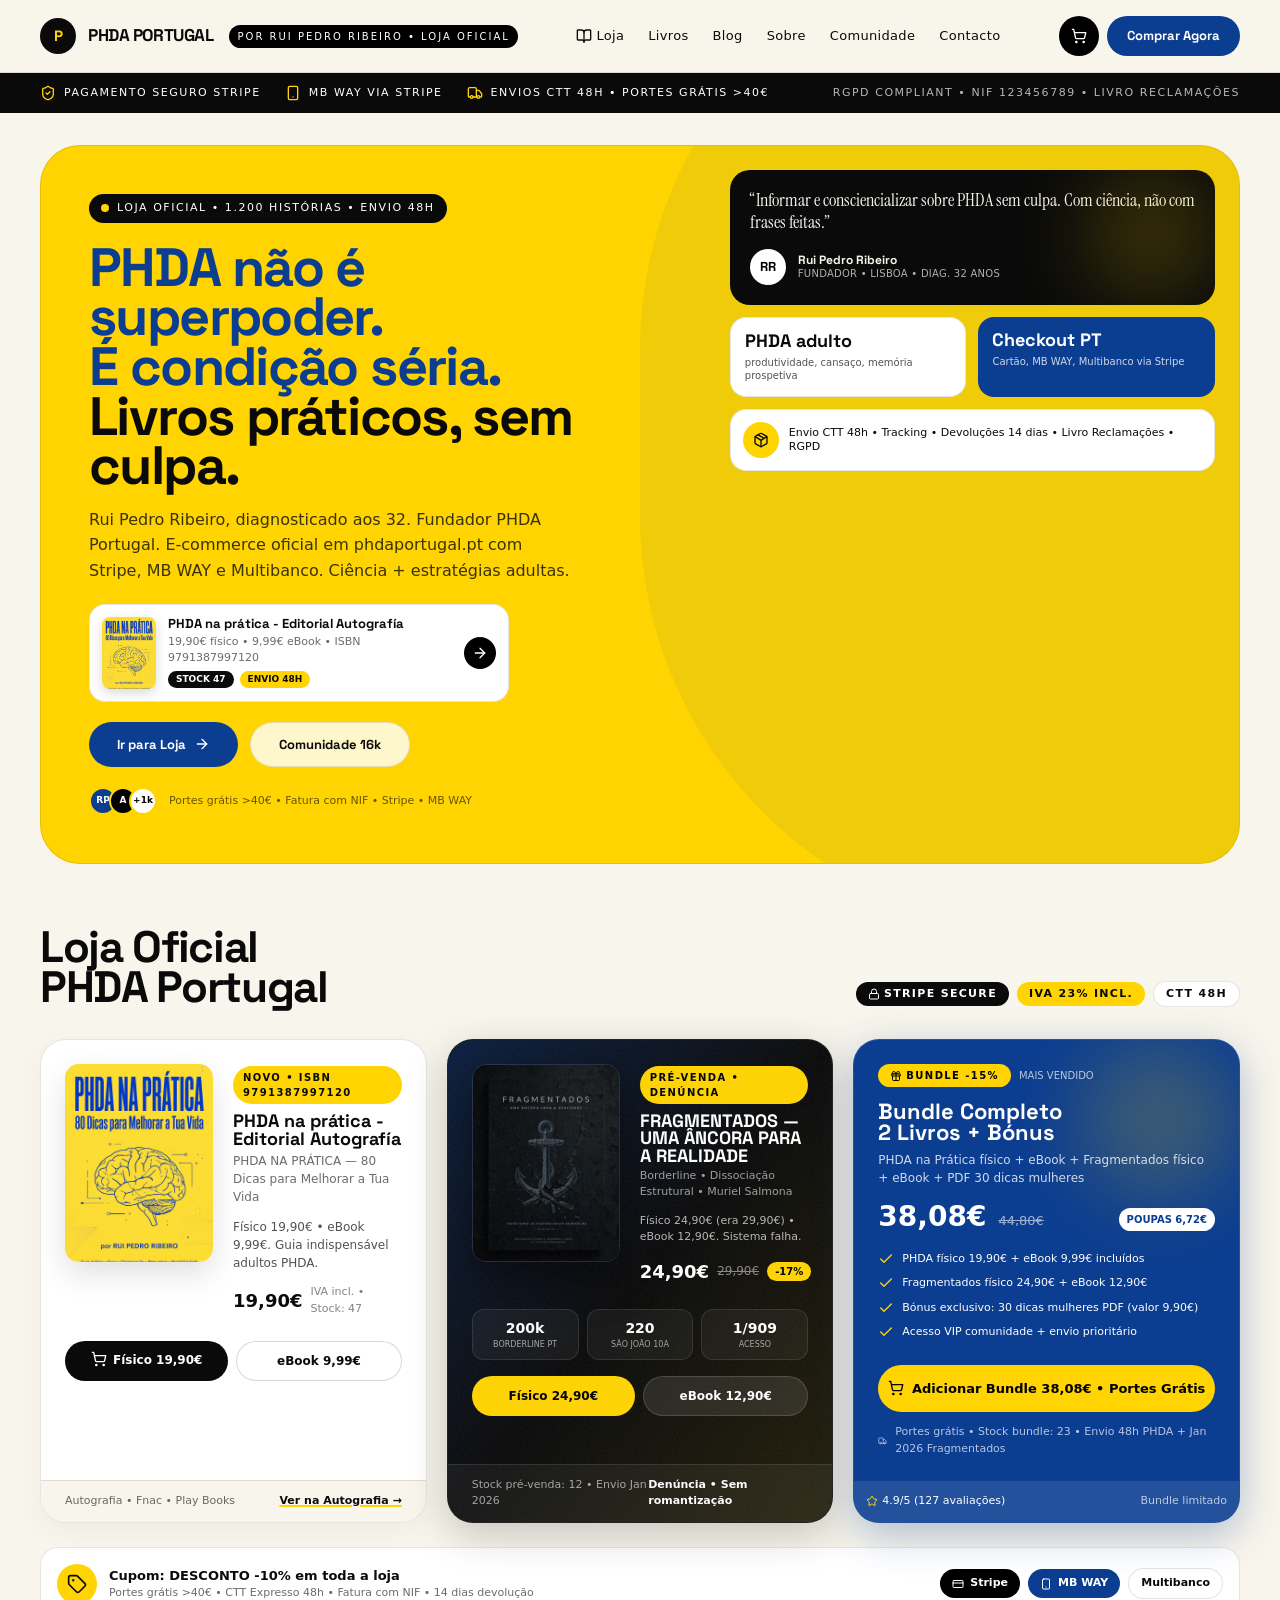
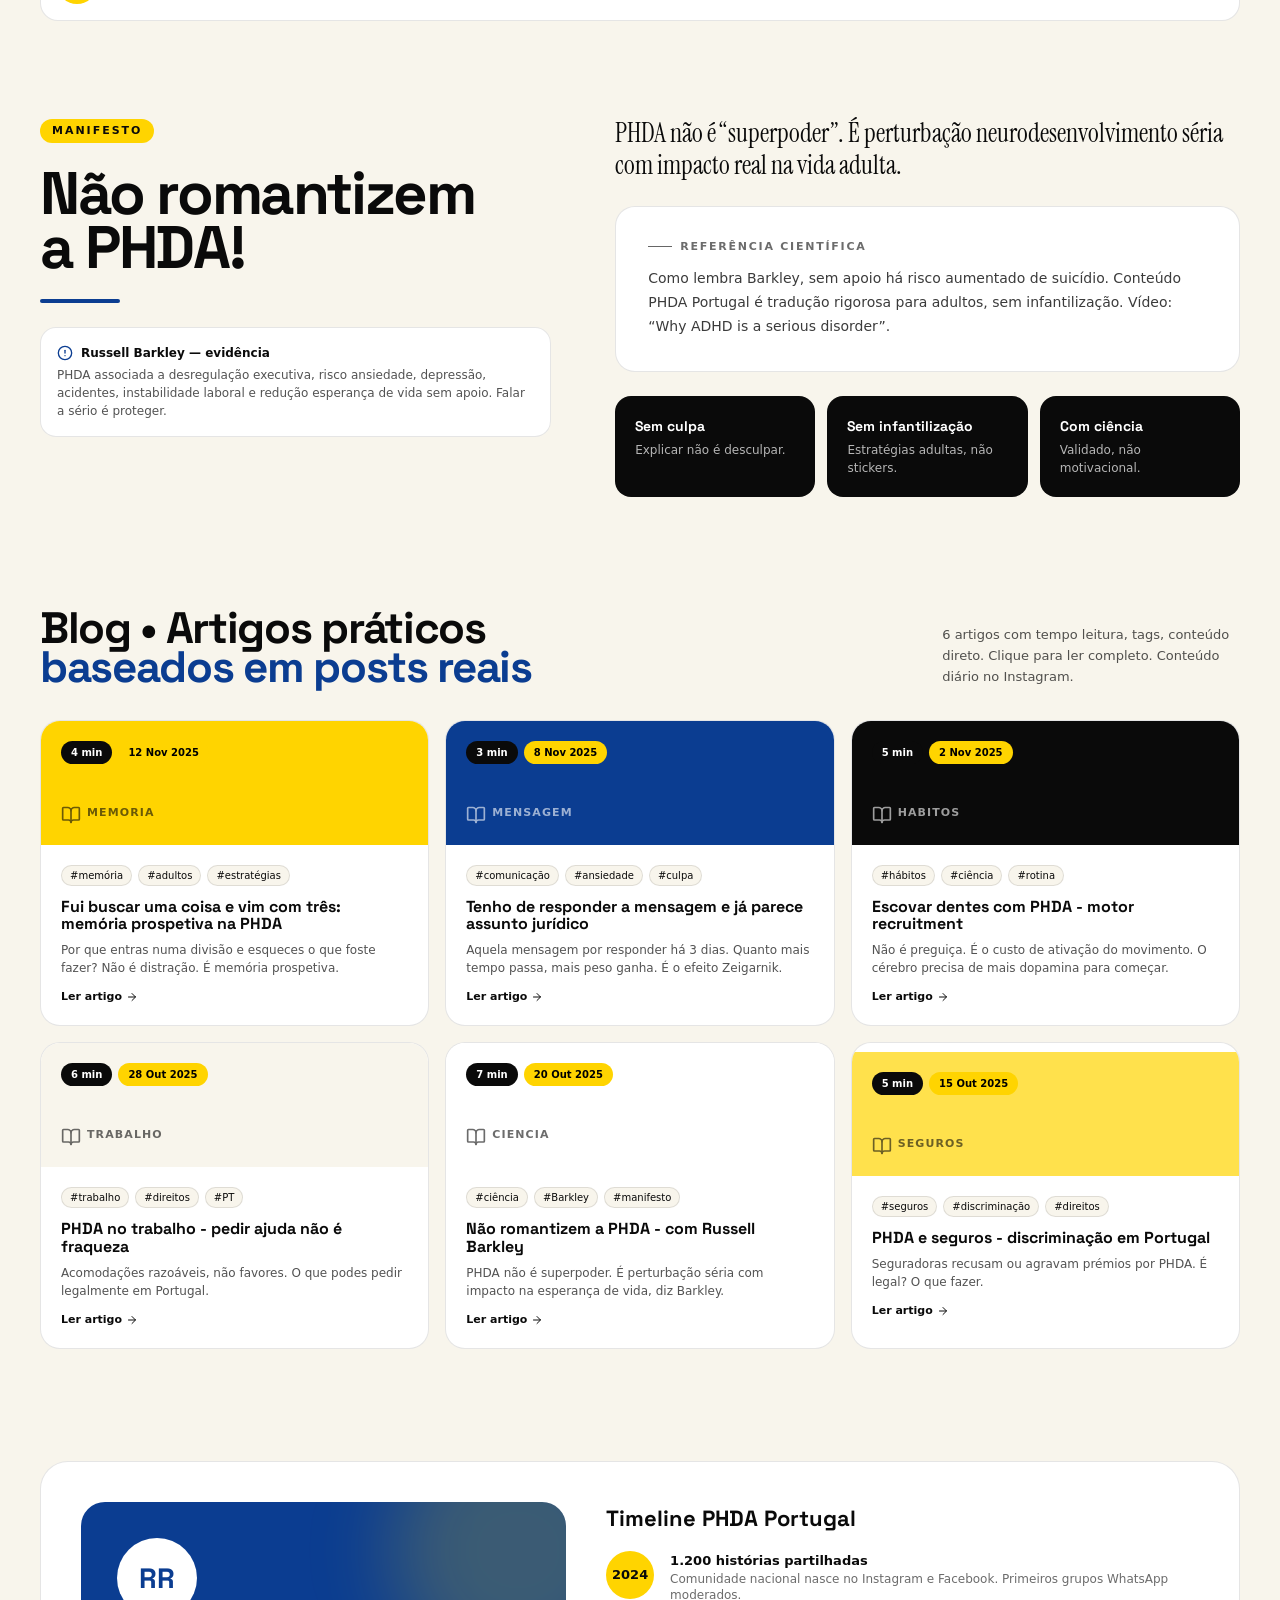
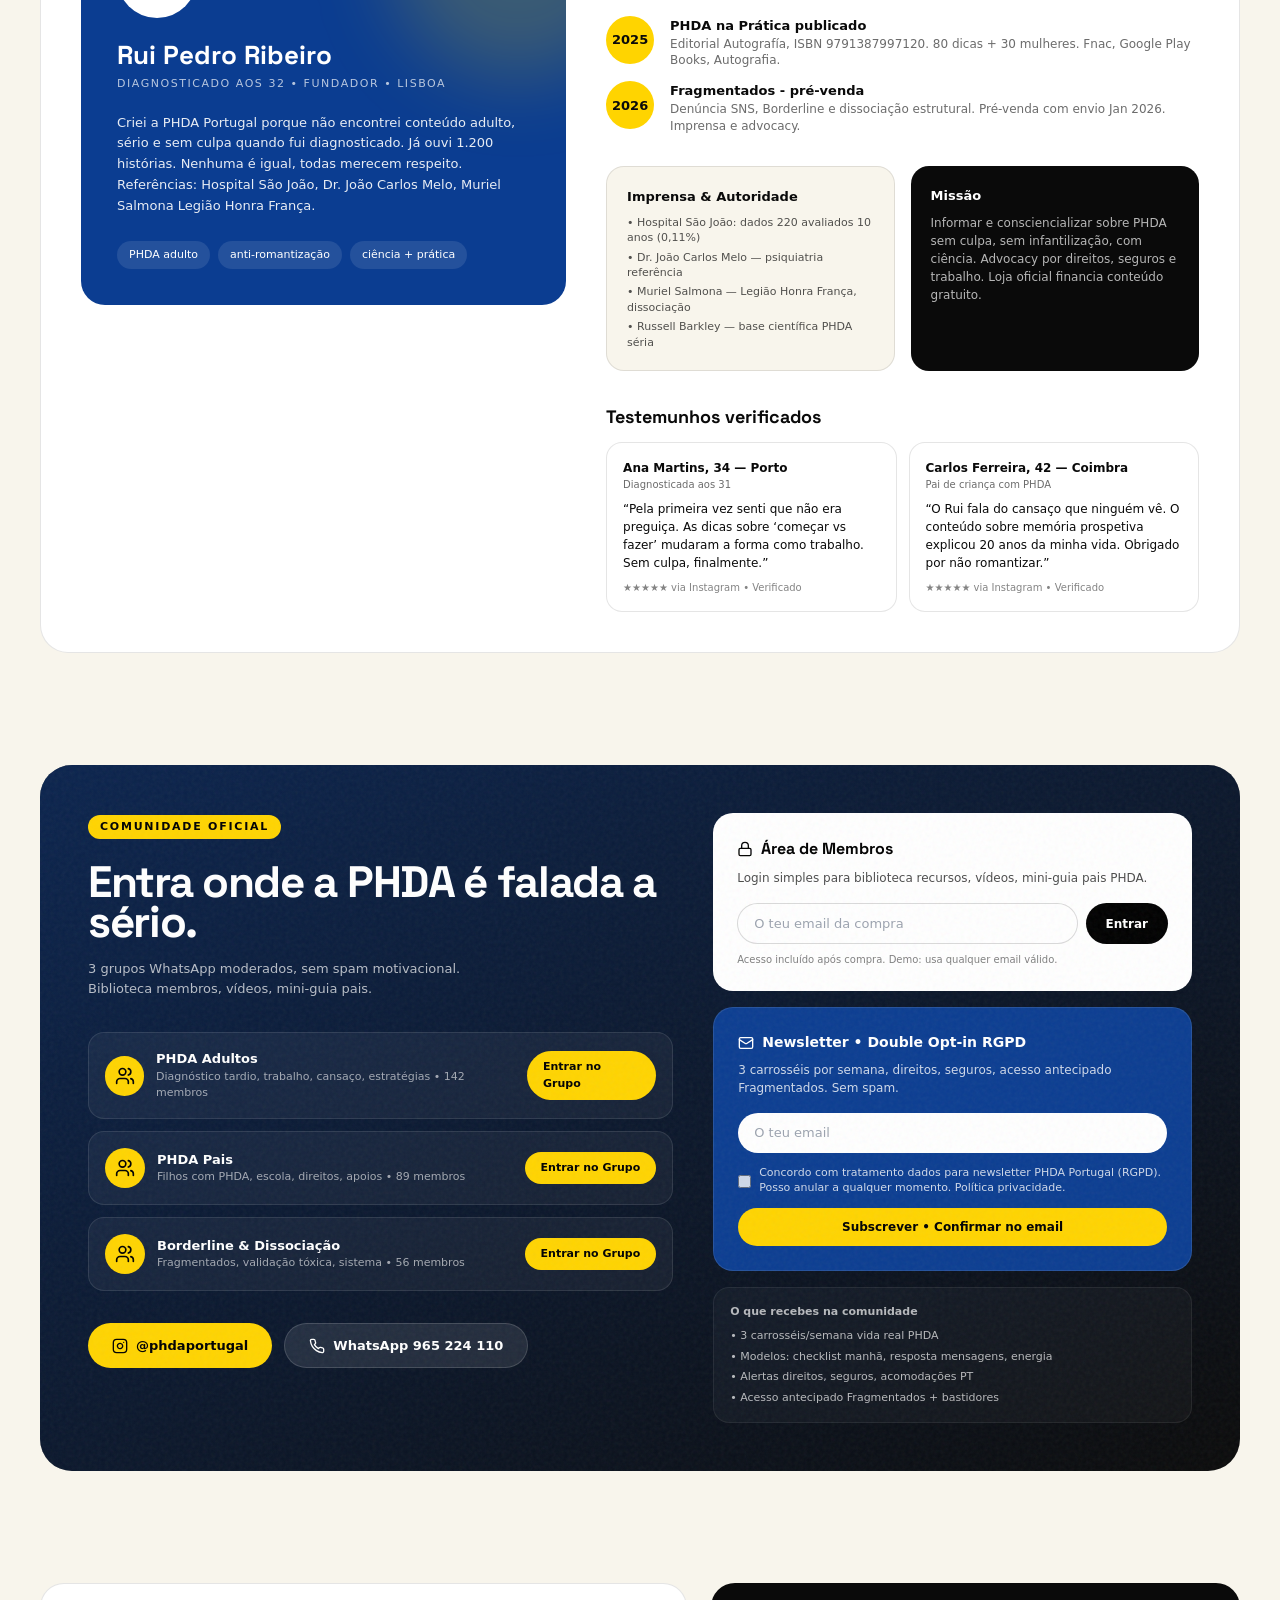
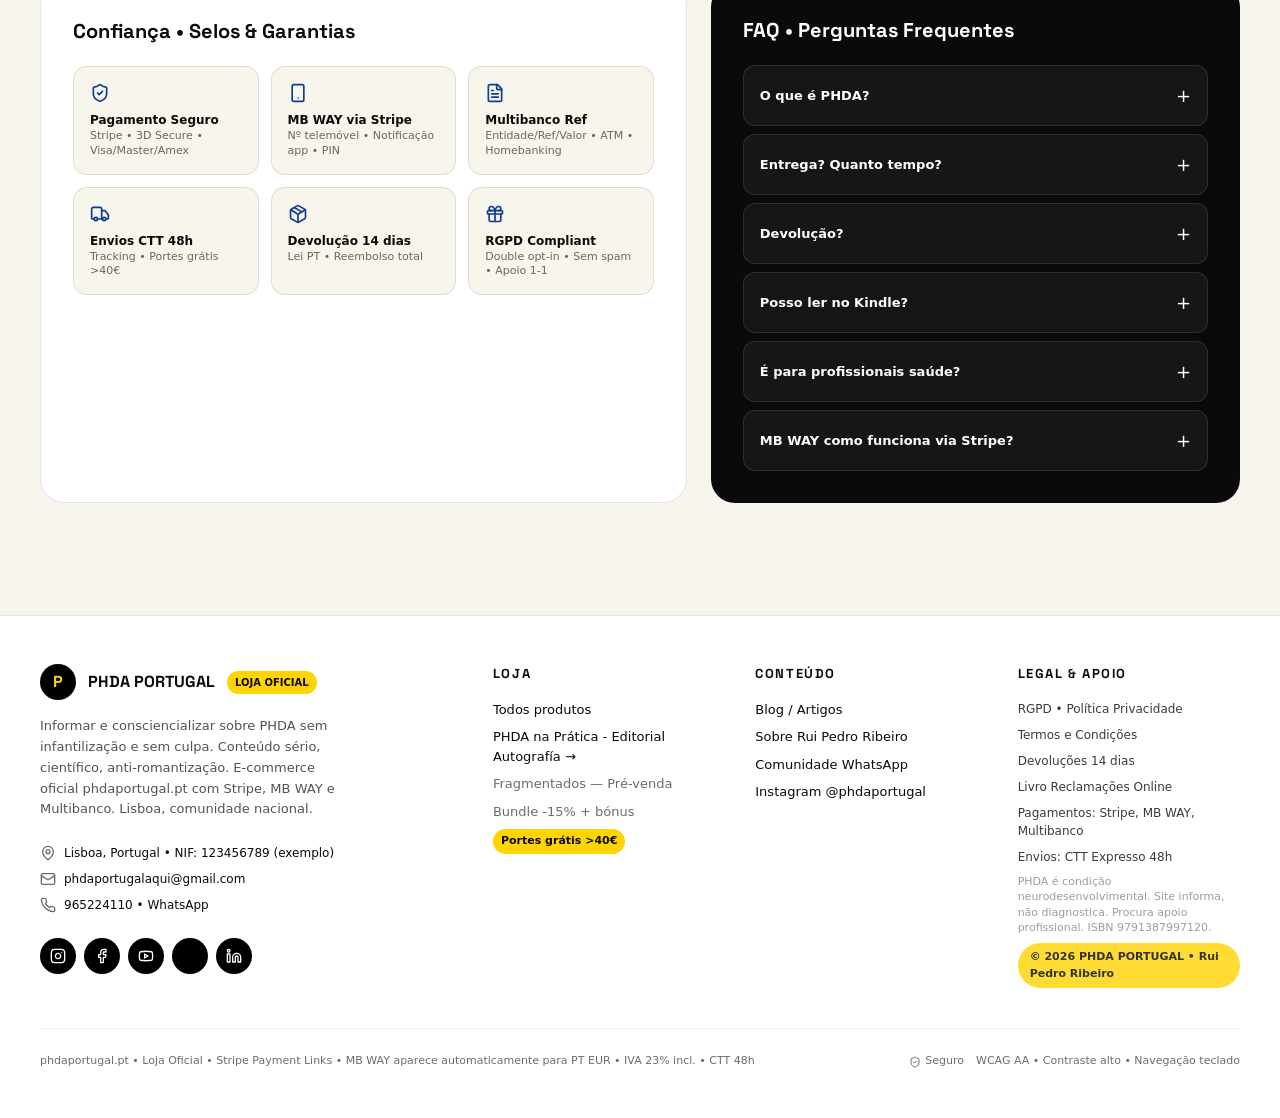
==== index.html @ 53f6fe22 "Add files via upload" ====
<!DOCTYPE html>
<html lang="en">
<head>
  <meta charset="UTF-8">
  <meta name="viewport" content="width=device-width, initial-scale=1">
  <title>React Artifact</title>
  <style>*,:after,:before{--tw-border-spacing-x:0;--tw-border-spacing-y:0;--tw-translate-x:0;--tw-translate-y:0;--tw-rotate:0;--tw-skew-x:0;--tw-skew-y:0;--tw-scale-x:1;--tw-scale-y:1;--tw-pan-x: ;--tw-pan-y: ;--tw-pinch-zoom: ;--tw-scroll-snap-strictness:proximity;--tw-gradient-from-position: ;--tw-gradient-via-position: ;--tw-gradient-to-position: ;--tw-ordinal: ;--tw-slashed-zero: ;--tw-numeric-figure: ;--tw-numeric-spacing: ;--tw-numeric-fraction: ;--tw-ring-inset: ;--tw-ring-offset-width:0px;--tw-ring-offset-color:#fff;--tw-ring-color:rgba(59,130,246,.5);--tw-ring-offset-shadow:0 0 #0000;--tw-ring-shadow:0 0 #0000;--tw-shadow:0 0 #0000;--tw-shadow-colored:0 0 #0000;--tw-blur: ;--tw-brightness: ;--tw-contrast: ;--tw-grayscale: ;--tw-hue-rotate: ;--tw-invert: ;--tw-saturate: ;--tw-sepia: ;--tw-drop-shadow: ;--tw-backdrop-blur: ;--tw-backdrop-brightness: ;--tw-backdrop-contrast: ;--tw-backdrop-grayscale: ;--tw-backdrop-hue-rotate: ;--tw-backdrop-invert: ;--tw-backdrop-opacity: ;--tw-backdrop-saturate: ;--tw-backdrop-sepia: ;--tw-contain-size: ;--tw-contain-layout: ;--tw-contain-paint: ;--tw-contain-style: }::backdrop{--tw-border-spacing-x:0;--tw-border-spacing-y:0;--tw-translate-x:0;--tw-translate-y:0;--tw-rotate:0;--tw-skew-x:0;--tw-skew-y:0;--tw-scale-x:1;--tw-scale-y:1;--tw-pan-x: ;--tw-pan-y: ;--tw-pinch-zoom: ;--tw-scroll-snap-strictness:proximity;--tw-gradient-from-position: ;--tw-gradient-via-position: ;--tw-gradient-to-position: ;--tw-ordinal: ;--tw-slashed-zero: ;--tw-numeric-figure: ;--tw-numeric-spacing: ;--tw-numeric-fraction: ;--tw-ring-inset: ;--tw-ring-offset-width:0px;--tw-ring-offset-color:#fff;--tw-ring-color:rgba(59,130,246,.5);--tw-ring-offset-shadow:0 0 #0000;--tw-ring-shadow:0 0 #0000;--tw-shadow:0 0 #0000;--tw-shadow-colored:0 0 #0000;--tw-blur: ;--tw-brightness: ;--tw-contrast: ;--tw-grayscale: ;--tw-hue-rotate: ;--tw-invert: ;--tw-saturate: ;--tw-sepia: ;--tw-drop-shadow: ;--tw-backdrop-blur: ;--tw-backdrop-brightness: ;--tw-backdrop-contrast: ;--tw-backdrop-grayscale: ;--tw-backdrop-hue-rotate: ;--tw-backdrop-invert: ;--tw-backdrop-opacity: ;--tw-backdrop-saturate: ;--tw-backdrop-sepia: ;--tw-contain-size: ;--tw-contain-layout: ;--tw-contain-paint: ;--tw-contain-style: }/*! tailwindcss v3.4.18 | MIT License | https://tailwindcss.com*/*,:after,:before{box-sizing:border-box;border:0 solid #e5e7eb}:after,:before{--tw-content:""}:host,html{line-height:1.5;-webkit-text-size-adjust:100%;-moz-tab-size:4;-o-tab-size:4;tab-size:4;font-family:ui-sans-serif,system-ui,sans-serif,Apple Color Emoji,Segoe UI Emoji,Segoe UI Symbol,Noto Color Emoji;font-feature-settings:normal;font-variation-settings:normal;-webkit-tap-highlight-color:transparent}body{line-height:inherit}hr{height:0;color:inherit;border-top-width:1px}abbr:where([title]){-webkit-text-decoration:underline dotted;text-decoration:underline dotted}h1,h2,h3,h4,h5,h6{font-size:inherit;font-weight:inherit}a{color:inherit;text-decoration:inherit}b,strong{font-weight:bolder}code,kbd,pre,samp{font-family:ui-monospace,SFMono-Regular,Menlo,Monaco,Consolas,Liberation Mono,Courier New,monospace;font-feature-settings:normal;font-variation-settings:normal;font-size:1em}small{font-size:80%}sub,sup{font-size:75%;line-height:0;position:relative;vertical-align:baseline}sub{bottom:-.25em}sup{top:-.5em}table{text-indent:0;border-color:inherit;border-collapse:collapse}button,input,optgroup,select,textarea{font-family:inherit;font-feature-settings:inherit;font-variation-settings:inherit;font-size:100%;font-weight:inherit;line-height:inherit;letter-spacing:inherit;color:inherit;margin:0;padding:0}button,select{text-transform:none}button,input:where([type=button]),input:where([type=reset]),input:where([type=submit]){-webkit-appearance:button;background-color:transparent;background-image:none}:-moz-focusring{outline:auto}:-moz-ui-invalid{box-shadow:none}progress{vertical-align:baseline}::-webkit-inner-spin-button,::-webkit-outer-spin-button{height:auto}[type=search]{-webkit-appearance:textfield;outline-offset:-2px}::-webkit-search-decoration{-webkit-appearance:none}::-webkit-file-upload-button{-webkit-appearance:button;font:inherit}summary{display:list-item}blockquote,dd,dl,figure,h1,h2,h3,h4,h5,h6,hr,p,pre{margin:0}fieldset{margin:0}fieldset,legend{padding:0}menu,ol,ul{list-style:none;margin:0;padding:0}dialog{padding:0}textarea{resize:vertical}input::-moz-placeholder,textarea::-moz-placeholder{opacity:1;color:#9ca3af}input::placeholder,textarea::placeholder{opacity:1;color:#9ca3af}[role=button],button{cursor:pointer}:disabled{cursor:default}audio,canvas,embed,iframe,img,object,svg,video{display:block;vertical-align:middle}img,video{max-width:100%;height:auto}[hidden]:where(:not([hidden=until-found])){display:none}.container{width:100%}@media (min-width:640px){.container{max-width:640px}}@media (min-width:768px){.container{max-width:768px}}@media (min-width:1024px){.container{max-width:1024px}}@media (min-width:1280px){.container{max-width:1280px}}@media (min-width:1536px){.container{max-width:1536px}}.pointer-events-none{pointer-events:none}.fixed{position:fixed}.absolute{position:absolute}.relative{position:relative}.sticky{position:sticky}.inset-0{inset:0}.-right-1{right:-.25rem}.-right-20{right:-5rem}.-right-\[20\%\]{right:-20%}.-top-1{top:-.25rem}.-top-20{top:-5rem}.-top-\[30\%\]{top:-30%}.right-0{right:0}.right-4{right:1rem}.top-0{top:0}.top-4{top:1rem}.z-\[100\]{z-index:100}.z-\[60\]{z-index:60}.z-\[80\]{z-index:80}.z-\[85\]{z-index:85}.z-\[90\]{z-index:90}.col-span-2{grid-column:span 2/span 2}.mx-auto{margin-left:auto;margin-right:auto}.mb-5{margin-bottom:1.25rem}.ml-1{margin-left:.25rem}.ml-auto{margin-left:auto}.mt-0\.5{margin-top:.125rem}.mt-1{margin-top:.25rem}.mt-1\.5{margin-top:.375rem}.mt-10{margin-top:2.5rem}.mt-16{margin-top:4rem}.mt-2{margin-top:.5rem}.mt-20{margin-top:5rem}.mt-3{margin-top:.75rem}.mt-4{margin-top:1rem}.mt-5{margin-top:1.25rem}.mt-6{margin-top:1.5rem}.mt-8{margin-top:2rem}.mt-auto{margin-top:auto}.line-clamp-2{overflow:hidden;display:-webkit-box;-webkit-box-orient:vertical;-webkit-line-clamp:2}.block{display:block}.inline-block{display:inline-block}.flex{display:flex}.inline-flex{display:inline-flex}.grid{display:grid}.hidden{display:none}.aspect-\[3\/4\]{aspect-ratio:3/4}.h-1{height:.25rem}.h-1\.5{height:.375rem}.h-10{height:2.5rem}.h-12{height:3rem}.h-16{height:4rem}.h-2{height:.5rem}.h-20{height:5rem}.h-3{height:.75rem}.h-32{height:8rem}.h-4{height:1rem}.h-40{height:10rem}.h-5{height:1.25rem}.h-6{height:1.5rem}.h-64{height:16rem}.h-7{height:1.75rem}.h-8{height:2rem}.h-9{height:2.25rem}.h-\[124px\]{height:124px}.h-\[140\%\]{height:140%}.h-\[140px\]{height:140px}.h-\[1px\]{height:1px}.h-\[72px\]{height:72px}.h-full{height:100%}.max-h-\[90vh\]{max-height:90vh}.max-h-\[92vh\]{max-height:92vh}.min-h-screen{min-height:100vh}.w-10{width:2.5rem}.w-12{width:3rem}.w-16{width:4rem}.w-2{width:.5rem}.w-20{width:5rem}.w-3{width:.75rem}.w-32{width:8rem}.w-4{width:1rem}.w-40{width:10rem}.w-5{width:1.25rem}.w-6{width:1.5rem}.w-64{width:16rem}.w-7{width:1.75rem}.w-8{width:2rem}.w-9{width:2.25rem}.w-\[120px\]{width:120px}.w-\[54px\]{width:54px}.w-\[70\%\]{width:70%}.w-full{width:100%}.min-w-0{min-width:0}.max-w-\[1320px\]{max-width:1320px}.max-w-\[14ch\]{max-width:14ch}.max-w-\[36ch\]{max-width:36ch}.max-w-\[38ch\]{max-width:38ch}.max-w-\[420px\]{max-width:420px}.max-w-\[440px\]{max-width:440px}.max-w-\[46ch\]{max-width:46ch}.max-w-\[48ch\]{max-width:48ch}.max-w-\[560px\]{max-width:560px}.max-w-\[720px\]{max-width:720px}.max-w-\[760px\]{max-width:760px}.flex-1{flex:1 1 0%}.flex-\[2\]{flex:2}.shrink-0{flex-shrink:0}.translate-y-0{--tw-translate-y:0px}.translate-y-0,.translate-y-6{transform:translate(var(--tw-translate-x),var(--tw-translate-y)) rotate(var(--tw-rotate)) skewX(var(--tw-skew-x)) skewY(var(--tw-skew-y)) scaleX(var(--tw-scale-x)) scaleY(var(--tw-scale-y))}.translate-y-6{--tw-translate-y:1.5rem}@keyframes pulse{50%{opacity:.5}}.animate-pulse{animation:pulse 2s cubic-bezier(.4,0,.6,1) infinite}.cursor-pointer{cursor:pointer}.grid-cols-2{grid-template-columns:repeat(2,minmax(0,1fr))}.grid-cols-3{grid-template-columns:repeat(3,minmax(0,1fr))}.flex-col{flex-direction:column}.flex-wrap{flex-wrap:wrap}.place-items-center{place-items:center}.items-start{align-items:flex-start}.items-end{align-items:flex-end}.items-center{align-items:center}.justify-end{justify-content:flex-end}.justify-center{justify-content:center}.justify-between{justify-content:space-between}.gap-0{gap:0}.gap-1{gap:.25rem}.gap-1\.5{gap:.375rem}.gap-10{gap:2.5rem}.gap-2{gap:.5rem}.gap-2\.5{gap:.625rem}.gap-3{gap:.75rem}.gap-4{gap:1rem}.gap-5{gap:1.25rem}.gap-6{gap:1.5rem}.gap-8{gap:2rem}.-space-x-2>:not([hidden])~:not([hidden]){--tw-space-x-reverse:0;margin-right:calc(-.5rem*var(--tw-space-x-reverse));margin-left:calc(-.5rem*(1 - var(--tw-space-x-reverse)))}.space-y-1>:not([hidden])~:not([hidden]){--tw-space-y-reverse:0;margin-top:calc(.25rem*(1 - var(--tw-space-y-reverse)));margin-bottom:calc(.25rem*var(--tw-space-y-reverse))}.space-y-1\.5>:not([hidden])~:not([hidden]){--tw-space-y-reverse:0;margin-top:calc(.375rem*(1 - var(--tw-space-y-reverse)));margin-bottom:calc(.375rem*var(--tw-space-y-reverse))}.space-y-2>:not([hidden])~:not([hidden]){--tw-space-y-reverse:0;margin-top:calc(.5rem*(1 - var(--tw-space-y-reverse)));margin-bottom:calc(.5rem*var(--tw-space-y-reverse))}.space-y-3>:not([hidden])~:not([hidden]){--tw-space-y-reverse:0;margin-top:calc(.75rem*(1 - var(--tw-space-y-reverse)));margin-bottom:calc(.75rem*var(--tw-space-y-reverse))}.space-y-4>:not([hidden])~:not([hidden]){--tw-space-y-reverse:0;margin-top:calc(1rem*(1 - var(--tw-space-y-reverse)));margin-bottom:calc(1rem*var(--tw-space-y-reverse))}.space-y-5>:not([hidden])~:not([hidden]){--tw-space-y-reverse:0;margin-top:calc(1.25rem*(1 - var(--tw-space-y-reverse)));margin-bottom:calc(1.25rem*var(--tw-space-y-reverse))}.space-y-6>:not([hidden])~:not([hidden]){--tw-space-y-reverse:0;margin-top:calc(1.5rem*(1 - var(--tw-space-y-reverse)));margin-bottom:calc(1.5rem*var(--tw-space-y-reverse))}.space-y-8>:not([hidden])~:not([hidden]){--tw-space-y-reverse:0;margin-top:calc(2rem*(1 - var(--tw-space-y-reverse)));margin-bottom:calc(2rem*var(--tw-space-y-reverse))}.overflow-auto{overflow:auto}.overflow-hidden{overflow:hidden}.overflow-x-auto{overflow-x:auto}.whitespace-nowrap{white-space:nowrap}.rounded-\[10px\]{border-radius:10px}.rounded-\[12px\]{border-radius:12px}.rounded-\[14px\]{border-radius:14px}.rounded-\[16px\]{border-radius:16px}.rounded-\[18px\]{border-radius:18px}.rounded-\[20px\]{border-radius:20px}.rounded-\[24px\]{border-radius:24px}.rounded-\[26px\]{border-radius:26px}.rounded-\[28px\]{border-radius:28px}.rounded-\[32px\]{border-radius:32px}.rounded-\[8px\]{border-radius:8px}.rounded-full{border-radius:9999px}.border{border-width:1px}.border-2{border-width:2px}.border-b{border-bottom-width:1px}.border-t{border-top-width:1px}.border-\[\#0B3D91\]{--tw-border-opacity:1;border-color:rgb(11 61 145/var(--tw-border-opacity,1))}.border-\[\#F8F5EC\]{--tw-border-opacity:1;border-color:rgb(248 245 236/var(--tw-border-opacity,1))}.border-\[\#FFD400\]{--tw-border-opacity:1;border-color:rgb(255 212 0/var(--tw-border-opacity,1))}.border-black\/10{border-color:rgba(0,0,0,.1)}.border-black\/15{border-color:rgba(0,0,0,.15)}.border-black\/20{border-color:rgba(0,0,0,.2)}.border-white\/10{border-color:hsla(0,0%,100%,.1)}.border-white\/15{border-color:hsla(0,0%,100%,.15)}.bg-\[\#0A0A0A\]{--tw-bg-opacity:1;background-color:rgb(10 10 10/var(--tw-bg-opacity,1))}.bg-\[\#0B3D91\]{--tw-bg-opacity:1;background-color:rgb(11 61 145/var(--tw-bg-opacity,1))}.bg-\[\#0B3D91\]\/5{background-color:rgba(11,61,145,.05)}.bg-\[\#F8F5EC\]{--tw-bg-opacity:1;background-color:rgb(248 245 236/var(--tw-bg-opacity,1))}.bg-\[\#F8F5EC\]\/90{background-color:hsla(45,46%,95%,.9)}.bg-\[\#FFD400\]{--tw-bg-opacity:1;background-color:rgb(255 212 0/var(--tw-bg-opacity,1))}.bg-\[\#FFD400\]\/20{background-color:rgba(255,212,0,.2)}.bg-\[\#FFD400\]\/70{background-color:rgba(255,212,0,.7)}.bg-black{--tw-bg-opacity:1;background-color:rgb(0 0 0/var(--tw-bg-opacity,1))}.bg-black\/10{background-color:rgba(0,0,0,.1)}.bg-black\/40{background-color:rgba(0,0,0,.4)}.bg-black\/60{background-color:rgba(0,0,0,.6)}.bg-black\/70{background-color:rgba(0,0,0,.7)}.bg-white{--tw-bg-opacity:1;background-color:rgb(255 255 255/var(--tw-bg-opacity,1))}.bg-white\/10{background-color:hsla(0,0%,100%,.1)}.bg-white\/5{background-color:hsla(0,0%,100%,.05)}.bg-white\/80{background-color:hsla(0,0%,100%,.8)}.bg-white\/\[0\.05\]{background-color:hsla(0,0%,100%,.05)}.bg-gradient-to-br{background-image:linear-gradient(to bottom right,var(--tw-gradient-stops))}.from-\[\#0B3D91\]\/40{--tw-gradient-from:rgba(11,61,145,.4) var(--tw-gradient-from-position);--tw-gradient-to:rgba(11,61,145,0) var(--tw-gradient-to-position);--tw-gradient-stops:var(--tw-gradient-from),var(--tw-gradient-to)}.from-\[\#0B3D91\]\/50{--tw-gradient-from:rgba(11,61,145,.5) var(--tw-gradient-from-position);--tw-gradient-to:rgba(11,61,145,0) var(--tw-gradient-to-position);--tw-gradient-stops:var(--tw-gradient-from),var(--tw-gradient-to)}.via-transparent{--tw-gradient-to:transparent var(--tw-gradient-to-position);--tw-gradient-stops:var(--tw-gradient-from),transparent var(--tw-gradient-via-position),var(--tw-gradient-to)}.to-\[\#FFD400\]\/10{--tw-gradient-to:rgba(255,212,0,.1) var(--tw-gradient-to-position)}.to-transparent{--tw-gradient-to:transparent var(--tw-gradient-to-position)}.object-cover{-o-object-fit:cover;object-fit:cover}.p-2{padding:.5rem}.p-3{padding:.75rem}.p-3\.5{padding:.875rem}.p-4{padding:1rem}.p-5{padding:1.25rem}.p-6{padding:1.5rem}.p-7{padding:1.75rem}.p-8{padding:2rem}.px-2{padding-left:.5rem;padding-right:.5rem}.px-2\.5{padding-left:.625rem;padding-right:.625rem}.px-3{padding-left:.75rem;padding-right:.75rem}.px-4{padding-left:1rem;padding-right:1rem}.px-5{padding-left:1.25rem;padding-right:1.25rem}.px-6{padding-left:1.5rem;padding-right:1.5rem}.px-7{padding-left:1.75rem;padding-right:1.75rem}.py-0\.5{padding-top:.125rem;padding-bottom:.125rem}.py-1{padding-top:.25rem;padding-bottom:.25rem}.py-1\.5{padding-top:.375rem;padding-bottom:.375rem}.py-12{padding-top:3rem;padding-bottom:3rem}.py-2{padding-top:.5rem;padding-bottom:.5rem}.py-2\.5{padding-top:.625rem;padding-bottom:.625rem}.py-20{padding-top:5rem;padding-bottom:5rem}.py-3{padding-top:.75rem;padding-bottom:.75rem}.py-3\.5{padding-top:.875rem;padding-bottom:.875rem}.py-6{padding-top:1.5rem;padding-bottom:1.5rem}.pb-4{padding-bottom:1rem}.pb-8{padding-bottom:2rem}.pt-2{padding-top:.5rem}.pt-6{padding-top:1.5rem}.text-left{text-align:left}.text-center{text-align:center}.font-mono{font-family:ui-monospace,SFMono-Regular,Menlo,Monaco,Consolas,Liberation Mono,Courier New,monospace}.font-sans{font-family:ui-sans-serif,system-ui,sans-serif,Apple Color Emoji,Segoe UI Emoji,Segoe UI Symbol,Noto Color Emoji}.text-\[10px\]{font-size:10px}.text-\[11px\]{font-size:11px}.text-\[12px\]{font-size:12px}.text-\[13px\]{font-size:13px}.text-\[14px\]{font-size:14px}.text-\[15px\]{font-size:15px}.text-\[16px\]{font-size:16px}.text-\[17px\]{font-size:17px}.text-\[18px\]{font-size:18px}.text-\[20px\]{font-size:20px}.text-\[22px\]{font-size:22px}.text-\[26px\]{font-size:26px}.text-\[28px\]{font-size:28px}.text-\[32px\]{font-size:32px}.text-\[34px\]{font-size:34px}.text-\[42px\]{font-size:42px}.text-\[8px\]{font-size:8px}.text-\[9px\]{font-size:9px}.font-bold{font-weight:700}.font-medium{font-weight:500}.uppercase{text-transform:uppercase}.leading-\[0\.92\]{line-height:.92}.leading-\[0\.95\]{line-height:.95}.leading-\[0\.9\]{line-height:.9}.leading-\[1\.1\]{line-height:1.1}.leading-\[1\.25\]{line-height:1.25}.leading-\[1\.2\]{line-height:1.2}.leading-\[1\.3\]{line-height:1.3}.leading-\[1\.4\]{line-height:1.4}.leading-\[1\.5\]{line-height:1.5}.leading-\[1\.6\]{line-height:1.6}.leading-\[1\.7\]{line-height:1.7}.leading-\[1\],.leading-none{line-height:1}.leading-tight{line-height:1.25}.tracking-\[-0\.03em\]{letter-spacing:-.03em}.tracking-\[-0\.04em\]{letter-spacing:-.04em}.tracking-\[0\.12em\]{letter-spacing:.12em}.tracking-\[0\.14em\]{letter-spacing:.14em}.tracking-\[0\.16em\]{letter-spacing:.16em}.tracking-\[0\.18em\]{letter-spacing:.18em}.tracking-\[0\.1em\]{letter-spacing:.1em}.tracking-\[0\.2em\]{letter-spacing:.2em}.tracking-tight{letter-spacing:-.025em}.tracking-wide{letter-spacing:.025em}.text-\[\#0A0A0A\]{--tw-text-opacity:1;color:rgb(10 10 10/var(--tw-text-opacity,1))}.text-\[\#0A0A0A\]\/80{color:hsla(0,0%,4%,.8)}.text-\[\#0B3D91\]{--tw-text-opacity:1;color:rgb(11 61 145/var(--tw-text-opacity,1))}.text-\[\#F8F5EC\]{--tw-text-opacity:1;color:rgb(248 245 236/var(--tw-text-opacity,1))}.text-\[\#FFD400\]{--tw-text-opacity:1;color:rgb(255 212 0/var(--tw-text-opacity,1))}.text-black{--tw-text-opacity:1;color:rgb(0 0 0/var(--tw-text-opacity,1))}.text-black\/60{color:rgba(0,0,0,.6)}.text-green-700{--tw-text-opacity:1;color:rgb(21 128 61/var(--tw-text-opacity,1))}.text-white{--tw-text-opacity:1;color:rgb(255 255 255/var(--tw-text-opacity,1))}.underline{text-decoration-line:underline}.line-through{text-decoration-line:line-through}.decoration-\[\#0B3D91\]{text-decoration-color:#0b3d91}.decoration-\[\#FFD400\]{text-decoration-color:#ffd400}.decoration-2{text-decoration-thickness:2px}.decoration-4{text-decoration-thickness:4px}.underline-offset-2{text-underline-offset:2px}.underline-offset-4{text-underline-offset:4px}.antialiased{-webkit-font-smoothing:antialiased;-moz-osx-font-smoothing:grayscale}.opacity-0{opacity:0}.opacity-100{opacity:1}.opacity-30{opacity:.3}.opacity-50{opacity:.5}.opacity-60{opacity:.6}.opacity-70{opacity:.7}.opacity-80{opacity:.8}.opacity-90{opacity:.9}.opacity-\[0\.06\]{opacity:.06}.shadow-\[-20px_0_60px_rgba\(0\2c 0\2c 0\2c 0\.2\)\]{--tw-shadow:-20px 0 60px rgba(0,0,0,.2);--tw-shadow-colored:-20px 0 60px var(--tw-shadow-color);box-shadow:var(--tw-ring-offset-shadow,0 0 #0000),var(--tw-ring-shadow,0 0 #0000),var(--tw-shadow)}.shadow-\[0_12px_30px_rgba\(0\2c 0\2c 0\2c 0\.12\)\]{--tw-shadow:0 12px 30px rgba(0,0,0,.12);--tw-shadow-colored:0 12px 30px var(--tw-shadow-color);box-shadow:var(--tw-ring-offset-shadow,0 0 #0000),var(--tw-ring-shadow,0 0 #0000),var(--tw-shadow)}.shadow-\[0_12px_40px_rgba\(0\2c 0\2c 0\2c 0\.2\)\]{--tw-shadow:0 12px 40px rgba(0,0,0,.2);--tw-shadow-colored:0 12px 40px var(--tw-shadow-color);box-shadow:var(--tw-ring-offset-shadow,0 0 #0000),var(--tw-ring-shadow,0 0 #0000),var(--tw-shadow)}.shadow-\[0_12px_40px_rgba\(11\2c 61\2c 145\2c 0\.3\)\]{--tw-shadow:0 12px 40px rgba(11,61,145,.3);--tw-shadow-colored:0 12px 40px var(--tw-shadow-color);box-shadow:var(--tw-ring-offset-shadow,0 0 #0000),var(--tw-ring-shadow,0 0 #0000),var(--tw-shadow)}.shadow-\[0_16px_40px_rgba\(0\2c 0\2c 0\2c 0\.6\)\]{--tw-shadow:0 16px 40px rgba(0,0,0,.6);--tw-shadow-colored:0 16px 40px var(--tw-shadow-color);box-shadow:var(--tw-ring-offset-shadow,0 0 #0000),var(--tw-ring-shadow,0 0 #0000),var(--tw-shadow)}.shadow-\[0_30px_80px_rgba\(0\2c 0\2c 0\2c 0\.4\)\]{--tw-shadow:0 30px 80px rgba(0,0,0,.4);--tw-shadow-colored:0 30px 80px var(--tw-shadow-color);box-shadow:var(--tw-ring-offset-shadow,0 0 #0000),var(--tw-ring-shadow,0 0 #0000),var(--tw-shadow)}.shadow-\[0_30px_80px_rgba\(0\2c 0\2c 0\2c 0\.5\)\]{--tw-shadow:0 30px 80px rgba(0,0,0,.5);--tw-shadow-colored:0 30px 80px var(--tw-shadow-color);box-shadow:var(--tw-ring-offset-shadow,0 0 #0000),var(--tw-ring-shadow,0 0 #0000),var(--tw-shadow)}.shadow-\[0_4px_12px_rgba\(0\2c 0\2c 0\2c 0\.15\)\]{--tw-shadow:0 4px 12px rgba(0,0,0,.15);--tw-shadow-colored:0 4px 12px var(--tw-shadow-color);box-shadow:var(--tw-ring-offset-shadow,0 0 #0000),var(--tw-ring-shadow,0 0 #0000),var(--tw-shadow)}.shadow-\[0_8px_30px_rgba\(0\2c 0\2c 0\2c 0\.04\)\]{--tw-shadow:0 8px 30px rgba(0,0,0,.04);--tw-shadow-colored:0 8px 30px var(--tw-shadow-color);box-shadow:var(--tw-ring-offset-shadow,0 0 #0000),var(--tw-ring-shadow,0 0 #0000),var(--tw-shadow)}.outline-none{outline:2px solid transparent;outline-offset:2px}.blur-2xl{--tw-blur:blur(40px)}.blur-2xl,.filter{filter:var(--tw-blur) var(--tw-brightness) var(--tw-contrast) var(--tw-grayscale) var(--tw-hue-rotate) var(--tw-invert) var(--tw-saturate) var(--tw-sepia) var(--tw-drop-shadow)}.backdrop-blur{--tw-backdrop-blur:blur(8px)}.backdrop-blur,.backdrop-blur-md{backdrop-filter:var(--tw-backdrop-blur) var(--tw-backdrop-brightness) var(--tw-backdrop-contrast) var(--tw-backdrop-grayscale) var(--tw-backdrop-hue-rotate) var(--tw-backdrop-invert) var(--tw-backdrop-opacity) var(--tw-backdrop-saturate) var(--tw-backdrop-sepia)}.backdrop-blur-md{--tw-backdrop-blur:blur(12px)}.backdrop-blur-sm{--tw-backdrop-blur:blur(4px)}.backdrop-blur-sm,.backdrop-blur-xl{backdrop-filter:var(--tw-backdrop-blur) var(--tw-backdrop-brightness) var(--tw-backdrop-contrast) var(--tw-backdrop-grayscale) var(--tw-backdrop-hue-rotate) var(--tw-backdrop-invert) var(--tw-backdrop-opacity) var(--tw-backdrop-saturate) var(--tw-backdrop-sepia)}.backdrop-blur-xl{--tw-backdrop-blur:blur(24px)}.transition-all{transition-property:all;transition-timing-function:cubic-bezier(.4,0,.2,1);transition-duration:.15s}.transition-colors{transition-property:color,background-color,border-color,text-decoration-color,fill,stroke;transition-timing-function:cubic-bezier(.4,0,.2,1);transition-duration:.15s}.duration-700{transition-duration:.7s}#root,body,html{min-height:100%}body{margin:0;font-family:Inter,ui-sans-serif,system-ui,-apple-system,BlinkMacSystemFont,Segoe UI,sans-serif}[role=button]:not([aria-disabled=true]),button:not(:disabled),label[for],select:not(:disabled),summary{cursor:pointer}.selection\:bg-\[\#FFD400\] ::-moz-selection{--tw-bg-opacity:1;background-color:rgb(255 212 0/var(--tw-bg-opacity,1))}.selection\:bg-\[\#FFD400\] ::selection{--tw-bg-opacity:1;background-color:rgb(255 212 0/var(--tw-bg-opacity,1))}.selection\:bg-\[\#FFD400\]::-moz-selection{--tw-bg-opacity:1;background-color:rgb(255 212 0/var(--tw-bg-opacity,1))}.selection\:bg-\[\#FFD400\]::selection{--tw-bg-opacity:1;background-color:rgb(255 212 0/var(--tw-bg-opacity,1))}.hover\:border-black\/20:hover{border-color:rgba(0,0,0,.2)}.hover\:bg-\[\#0B3D91\]:hover{--tw-bg-opacity:1;background-color:rgb(11 61 145/var(--tw-bg-opacity,1))}.hover\:bg-black:hover{--tw-bg-opacity:1;background-color:rgb(0 0 0/var(--tw-bg-opacity,1))}.hover\:bg-white:hover{--tw-bg-opacity:1;background-color:rgb(255 255 255/var(--tw-bg-opacity,1))}.hover\:text-black:hover{--tw-text-opacity:1;color:rgb(0 0 0/var(--tw-text-opacity,1))}.hover\:text-white:hover{--tw-text-opacity:1;color:rgb(255 255 255/var(--tw-text-opacity,1))}.hover\:underline:hover{text-decoration-line:underline}.hover\:opacity-100:hover{opacity:1}.hover\:opacity-60:hover{opacity:.6}.hover\:shadow-\[0_8px_30px_rgba\(0\2c 0\2c 0\2c 0\.08\)\]:hover{--tw-shadow:0 8px 30px rgba(0,0,0,.08);--tw-shadow-colored:0 8px 30px var(--tw-shadow-color);box-shadow:var(--tw-ring-offset-shadow,0 0 #0000),var(--tw-ring-shadow,0 0 #0000),var(--tw-shadow)}.focus\:border-\[\#0B3D91\]:focus{--tw-border-opacity:1;border-color:rgb(11 61 145/var(--tw-border-opacity,1))}.disabled\:opacity-50:disabled{opacity:.5}@media (min-width:640px){.sm\:col-span-1{grid-column:span 1/span 1}.sm\:flex{display:flex}.sm\:inline-flex{display:inline-flex}.sm\:grid-cols-1{grid-template-columns:repeat(1,minmax(0,1fr))}.sm\:grid-cols-2{grid-template-columns:repeat(2,minmax(0,1fr))}.sm\:grid-cols-3{grid-template-columns:repeat(3,minmax(0,1fr))}.sm\:p-8{padding:2rem}.sm\:px-6{padding-left:1.5rem;padding-right:1.5rem}.sm\:text-\[44px\]{font-size:44px}.sm\:text-\[60px\]{font-size:60px}}@media (min-width:768px){.md\:flex{display:flex}.md\:grid-cols-2{grid-template-columns:repeat(2,minmax(0,1fr))}}@media (min-width:1024px){.lg\:sticky{position:sticky}.lg\:top-\[100px\]{top:100px}.lg\:mt-12{margin-top:3rem}.lg\:mt-24{margin-top:6rem}.lg\:mt-28{margin-top:7rem}.lg\:flex{display:flex}.lg\:hidden{display:none}.lg\:w-\[148px\]{width:148px}.lg\:grid-cols-3{grid-template-columns:repeat(3,minmax(0,1fr))}.lg\:grid-cols-\[0\.9fr_1\.1fr\]{grid-template-columns:.9fr 1.1fr}.lg\:grid-cols-\[1\.15fr_0\.85fr\]{grid-template-columns:1.15fr .85fr}.lg\:grid-cols-\[1\.1fr_0\.9fr\]{grid-template-columns:1.1fr .9fr}.lg\:grid-cols-\[1\.3fr_0\.7fr_0\.7fr_0\.7fr\]{grid-template-columns:1.3fr .7fr .7fr .7fr}.lg\:gap-16{gap:4rem}.lg\:rounded-\[40px\]{border-radius:40px}.lg\:p-10{padding:2.5rem}.lg\:p-12{padding:3rem}.lg\:p-6{padding:1.5rem}.lg\:p-8{padding:2rem}.lg\:p-9{padding:2.25rem}.lg\:p-\[48px\]{padding:48px}.lg\:px-10{padding-left:2.5rem;padding-right:2.5rem}.lg\:pl-0{padding-left:0}.lg\:pt-8{padding-top:2rem}.lg\:text-\[16px\]{font-size:16px}.lg\:text-\[26px\]{font-size:26px}.lg\:text-\[44px\]{font-size:44px}.lg\:text-\[54px\]{font-size:54px}}@media (min-width:1280px){.xl\:inline{display:inline}}</style>
</head>
<body>
  <div id="root"></div>
  
  <script type="module">var is=Object.create;var{getPrototypeOf:os,defineProperty:Eu,getOwnPropertyNames:fs}=Object;var as=Object.prototype.hasOwnProperty;var Le=(e,n,t)=>{t=e!=null?is(os(e)):{};let r=n||!e||!e.__esModule?Eu(t,"default",{value:e,enumerable:!0}):t;for(let l of fs(e))if(!as.call(r,l))Eu(r,l,{get:()=>e[l],enumerable:!0});return r};var $r=(e,n)=>()=>(n||e((n={exports:{}}).exports,n),n.exports);var cs=(e,n)=>{for(var t in n)Eu(e,t,{get:n[t],enumerable:!0,configurable:!0,set:(r)=>n[t]=()=>r})};var ds=(e,n)=>()=>(e&&(n=e(e=0)),n);var Yn=$r((Es)=>{var Lt=Symbol.for("react.element"),ss=Symbol.for("react.portal"),ps=Symbol.for("react.fragment"),vs=Symbol.for("react.strict_mode"),ms=Symbol.for("react.profiler"),hs=Symbol.for("react.provider"),ys=Symbol.for("react.context"),gs=Symbol.for("react.forward_ref"),zs=Symbol.for("react.suspense"),ws=Symbol.for("react.memo"),Ps=Symbol.for("react.lazy"),rf=Symbol.iterator;function Ns(e){if(e===null||typeof e!=="object")return null;return e=rf&&e[rf]||e["@@iterator"],typeof e==="function"?e:null}var of={isMounted:function(){return!1},enqueueForceUpdate:function(){},enqueueReplaceState:function(){},enqueueSetState:function(){}},ff=Object.assign,af={};function jn(e,n,t){this.props=e,this.context=n,this.refs=af,this.updater=t||of}jn.prototype.isReactComponent={};jn.prototype.setState=function(e,n){if(typeof e!=="object"&&typeof e!=="function"&&e!=null)throw Error("setState(...): takes an object of state variables to update or a function which returns an object of state variables.");this.updater.enqueueSetState(this,e,n,"setState")};jn.prototype.forceUpdate=function(e){this.updater.enqueueForceUpdate(this,e,"forceUpdate")};function cf(){}cf.prototype=jn.prototype;function Vu(e,n,t){this.props=e,this.context=n,this.refs=af,this.updater=t||of}var Mu=Vu.prototype=new cf;Mu.constructor=Vu;ff(Mu,jn.prototype);Mu.isPureReactComponent=!0;var lf=Array.isArray,df=Object.prototype.hasOwnProperty,Yu={current:null},sf={key:!0,ref:!0,__self:!0,__source:!0};function pf(e,n,t){var r,l={},u=null,i=null;if(n!=null)for(r in n.ref!==void 0&&(i=n.ref),n.key!==void 0&&(u=""+n.key),n)df.call(n,r)&&!sf.hasOwnProperty(r)&&(l[r]=n[r]);var f=arguments.length-2;if(f===1)l.children=t;else if(1<f){for(var c=Array(f),s=0;s<f;s++)c[s]=arguments[s+2];l.children=c}if(e&&e.defaultProps)for(r in f=e.defaultProps,f)l[r]===void 0&&(l[r]=f[r]);return{$$typeof:Lt,type:e,key:u,ref:i,props:l,_owner:Yu.current}}function ks(e,n){return{$$typeof:Lt,type:e.type,key:n,ref:e.ref,props:e.props,_owner:e._owner}}function Cu(e){return typeof e==="object"&&e!==null&&e.$$typeof===Lt}function Ts(e){var n={"=":"=0",":":"=2"};return"$"+e.replace(/[=:]/g,function(t){return n[t]})}var uf=/\/+/g;function Ou(e,n){return typeof e==="object"&&e!==null&&e.key!=null?Ts(""+e.key):n.toString(36)}function nl(e,n,t,r,l){var u=typeof e;if(u==="undefined"||u==="boolean")e=null;var i=!1;if(e===null)i=!0;else switch(u){case"string":case"number":i=!0;break;case"object":switch(e.$$typeof){case Lt:case ss:i=!0}}if(i)return i=e,l=l(i),e=r===""?"."+Ou(i,0):r,lf(l)?(t="",e!=null&&(t=e.replace(uf,"$&/")+"/"),nl(l,n,t,"",function(s){return s})):l!=null&&(Cu(l)&&(l=ks(l,t+(!l.key||i&&i.key===l.key?"":(""+l.key).replace(uf,"$&/")+"/")+e)),n.push(l)),1;if(i=0,r=r===""?".":r+":",lf(e))for(var f=0;f<e.length;f++){u=e[f];var c=r+Ou(u,f);i+=nl(u,n,t,c,l)}else if(c=Ns(e),typeof c==="function")for(e=c.call(e),f=0;!(u=e.next()).done;)u=u.value,c=r+Ou(u,f++),i+=nl(u,n,t,c,l);else if(u==="object")throw n=String(e),Error("Objects are not valid as a React child (found: "+(n==="[object Object]"?"object with keys {"+Object.keys(e).join(", ")+"}":n)+"). If you meant to render a collection of children, use an array instead.");return i}function el(e,n,t){if(e==null)return e;var r=[],l=0;return nl(e,r,"","",function(u){return n.call(t,u,l++)}),r}function Hs(e){if(e._status===-1){var n=e._result;n=n(),n.then(function(t){if(e._status===0||e._status===-1)e._status=1,e._result=t},function(t){if(e._status===0||e._status===-1)e._status=2,e._result=t}),e._status===-1&&(e._status=0,e._result=n)}if(e._status===1)return e._result.default;throw e._result}var ue={current:null},tl={transition:null},Ss={ReactCurrentDispatcher:ue,ReactCurrentBatchConfig:tl,ReactCurrentOwner:Yu};function vf(){throw Error("act(...) is not supported in production builds of React.")}Es.Children={map:el,forEach:function(e,n,t){el(e,function(){n.apply(this,arguments)},t)},count:function(e){var n=0;return el(e,function(){n++}),n},toArray:function(e){return el(e,function(n){return n})||[]},only:function(e){if(!Cu(e))throw Error("React.Children.only expected to receive a single React element child.");return e}};Es.Component=jn;Es.Fragment=ps;Es.Profiler=ms;Es.PureComponent=Vu;Es.StrictMode=vs;Es.Suspense=zs;Es.__SECRET_INTERNALS_DO_NOT_USE_OR_YOU_WILL_BE_FIRED=Ss;Es.act=vf;Es.cloneElement=function(e,n,t){if(e===null||e===void 0)throw Error("React.cloneElement(...): The argument must be a React element, but you passed "+e+".");var r=ff({},e.props),l=e.key,u=e.ref,i=e._owner;if(n!=null){if(n.ref!==void 0&&(u=n.ref,i=Yu.current),n.key!==void 0&&(l=""+n.key),e.type&&e.type.defaultProps)var f=e.type.defaultProps;for(c in n)df.call(n,c)&&!sf.hasOwnProperty(c)&&(r[c]=n[c]===void 0&&f!==void 0?f[c]:n[c])}var c=arguments.length-2;if(c===1)r.children=t;else if(1<c){f=Array(c);for(var s=0;s<c;s++)f[s]=arguments[s+2];r.children=f}return{$$typeof:Lt,type:e.type,key:l,ref:u,props:r,_owner:i}};Es.createContext=function(e){return e={$$typeof:ys,_currentValue:e,_currentValue2:e,_threadCount:0,Provider:null,Consumer:null,_defaultValue:null,_globalName:null},e.Provider={$$typeof:hs,_context:e},e.Consumer=e};Es.createElement=pf;Es.createFactory=function(e){var n=pf.bind(null,e);return n.type=e,n};Es.createRef=function(){return{current:null}};Es.forwardRef=function(e){return{$$typeof:gs,render:e}};Es.isValidElement=Cu;Es.lazy=function(e){return{$$typeof:Ps,_payload:{_status:-1,_result:e},_init:Hs}};Es.memo=function(e,n){return{$$typeof:ws,type:e,compare:n===void 0?null:n}};Es.startTransition=function(e){var n=tl.transition;tl.transition={};try{e()}finally{tl.transition=n}};Es.unstable_act=vf;Es.useCallback=function(e,n){return ue.current.useCallback(e,n)};Es.useContext=function(e){return ue.current.useContext(e)};Es.useDebugValue=function(){};Es.useDeferredValue=function(e){return ue.current.useDeferredValue(e)};Es.useEffect=function(e,n){return ue.current.useEffect(e,n)};Es.useId=function(){return ue.current.useId()};Es.useImperativeHandle=function(e,n,t){return ue.current.useImperativeHandle(e,n,t)};Es.useInsertionEffect=function(e,n){return ue.current.useInsertionEffect(e,n)};Es.useLayoutEffect=function(e,n){return ue.current.useLayoutEffect(e,n)};Es.useMemo=function(e,n){return ue.current.useMemo(e,n)};Es.useReducer=function(e,n,t){return ue.current.useReducer(e,n,t)};Es.useRef=function(e){return ue.current.useRef(e)};Es.useState=function(e){return ue.current.useState(e)};Es.useSyncExternalStore=function(e,n,t){return ue.current.useSyncExternalStore(e,n,t)};Es.useTransition=function(){return ue.current.useTransition()};Es.version="18.3.1"});var Pf=$r((dp)=>{function Au(e,n){var t=e.length;e.push(n);e:for(;0<t;){var r=t-1>>>1,l=e[r];if(0<rl(l,n))e[r]=n,e[t]=l,t=r;else break e}}function Ee(e){return e.length===0?null:e[0]}function ol(e){if(e.length===0)return null;var n=e[0],t=e.pop();if(t!==n){e[0]=t;e:for(var r=0,l=e.length,u=l>>>1;r<u;){var i=2*(r+1)-1,f=e[i],c=i+1,s=e[c];if(0>rl(f,t))c<l&&0>rl(s,f)?(e[r]=s,e[c]=t,r=c):(e[r]=f,e[i]=t,r=i);else if(c<l&&0>rl(s,t))e[r]=s,e[c]=t,r=c;else break e}}return n}function rl(e,n){var t=e.sortIndex-n.sortIndex;return t!==0?t:e.id-n.id}if(typeof performance==="object"&&typeof performance.now==="function")Xu=performance,dp.unstable_now=function(){return Xu.now()};else ll=Date,Gu=ll.now(),dp.unstable_now=function(){return ll.now()-Gu};var Xu,ll,Gu,Re=[],tn=[],cp=1,ze=null,ee=3,fl=!1,Cn=!1,Kt=!1,hf=typeof setTimeout==="function"?setTimeout:null,yf=typeof clearTimeout==="function"?clearTimeout:null,mf=typeof setImmediate<"u"?setImmediate:null;typeof navigator<"u"&&navigator.scheduling!==void 0&&navigator.scheduling.isInputPending!==void 0&&navigator.scheduling.isInputPending.bind(navigator.scheduling);function Ru(e){for(var n=Ee(tn);n!==null;){if(n.callback===null)ol(tn);else if(n.startTime<=e)ol(tn),n.sortIndex=n.expirationTime,Au(Re,n);else break;n=Ee(tn)}}function Zu(e){if(Kt=!1,Ru(e),!Cn)if(Ee(Re)!==null)Cn=!0,Fu(Uu);else{var n=Ee(tn);n!==null&&Wu(Zu,n.startTime-e)}}function Uu(e,n){Cn=!1,Kt&&(Kt=!1,yf(qt),qt=-1),fl=!0;var t=ee;try{Ru(n);for(ze=Ee(Re);ze!==null&&(!(ze.expirationTime>n)||e&&!wf());){var r=ze.callback;if(typeof r==="function"){ze.callback=null,ee=ze.priorityLevel;var l=r(ze.expirationTime<=n);n=dp.unstable_now(),typeof l==="function"?ze.callback=l:ze===Ee(Re)&&ol(Re),Ru(n)}else ol(Re);ze=Ee(Re)}if(ze!==null)var u=!0;else{var i=Ee(tn);i!==null&&Wu(Zu,i.startTime-n),u=!1}return u}finally{ze=null,ee=t,fl=!1}}var al=!1,ul=null,qt=-1,gf=5,zf=-1;function wf(){return dp.unstable_now()-zf<gf?!1:!0}function Du(){if(ul!==null){var e=dp.unstable_now();zf=e;var n=!0;try{n=ul(!0,e)}finally{n?Bt():(al=!1,ul=null)}}else al=!1}var Bt;if(typeof mf==="function")Bt=function(){mf(Du)};else if(typeof MessageChannel<"u")il=new MessageChannel,Ju=il.port2,il.port1.onmessage=Du,Bt=function(){Ju.postMessage(null)};else Bt=function(){hf(Du,0)};var il,Ju;function Fu(e){ul=e,al||(al=!0,Bt())}function Wu(e,n){qt=hf(function(){e(dp.unstable_now())},n)}dp.unstable_IdlePriority=5;dp.unstable_ImmediatePriority=1;dp.unstable_LowPriority=4;dp.unstable_NormalPriority=3;dp.unstable_Profiling=null;dp.unstable_UserBlockingPriority=2;dp.unstable_cancelCallback=function(e){e.callback=null};dp.unstable_continueExecution=function(){Cn||fl||(Cn=!0,Fu(Uu))};dp.unstable_forceFrameRate=function(e){0>e||125<e?console.error("forceFrameRate takes a positive int between 0 and 125, forcing frame rates higher than 125 fps is not supported"):gf=0<e?Math.floor(1000/e):5};dp.unstable_getCurrentPriorityLevel=function(){return ee};dp.unstable_getFirstCallbackNode=function(){return Ee(Re)};dp.unstable_next=function(e){switch(ee){case 1:case 2:case 3:var n=3;break;default:n=ee}var t=ee;ee=n;try{return e()}finally{ee=t}};dp.unstable_pauseExecution=function(){};dp.unstable_requestPaint=function(){};dp.unstable_runWithPriority=function(e,n){switch(e){case 1:case 2:case 3:case 4:case 5:break;default:e=3}var t=ee;ee=e;try{return n()}finally{ee=t}};dp.unstable_scheduleCallback=function(e,n,t){var r=dp.unstable_now();switch(typeof t==="object"&&t!==null?(t=t.delay,t=typeof t==="number"&&0<t?r+t:r):t=r,e){case 1:var l=-1;break;case 2:l=250;break;case 5:l=1073741823;break;case 4:l=1e4;break;default:l=5000}return l=t+l,e={id:cp++,callback:n,priorityLevel:e,startTime:t,expirationTime:l,sortIndex:-1},t>r?(e.sortIndex=t,Au(tn,e),Ee(Re)===null&&e===Ee(tn)&&(Kt?(yf(qt),qt=-1):Kt=!0,Wu(Zu,t-r))):(e.sortIndex=l,Au(Re,e),Cn||fl||(Cn=!0,Fu(Uu))),e};dp.unstable_shouldYield=wf;dp.unstable_wrapCallback=function(e){var n=ee;return function(){var t=ee;ee=n;try{return e.apply(this,arguments)}finally{ee=t}}}});var xo={};cs(xo,{version:()=>Xd,unstable_renderSubtreeIntoContainer:()=>Ad,unstable_batchedUpdates:()=>Dd,unmountComponentAtNode:()=>Cd,render:()=>Yd,hydrateRoot:()=>Md,hydrate:()=>Vd,flushSync:()=>Od,findDOMNode:()=>Ed,createRoot:()=>Sd,createPortal:()=>Hd,__SECRET_INTERNALS_DO_NOT_USE_OR_YOU_WILL_BE_FIRED:()=>Td});function z(e){for(var n="https://reactjs.org/docs/error-decoder.html?invariant="+e,t=1;t<arguments.length;t++)n+="&args[]="+encodeURIComponent(arguments[t]);return"Minified React error #"+e+"; visit "+n+" for the full message or use the non-minified dev environment for full errors and additional helpful warnings."}function qn(e,n){zt(e,n),zt(e+"Capture",n)}function zt(e,n){yr[e]=n;for(e=0;e<n.length;e++)Ea.add(n[e])}function Yp(e){if(ci.call(kf,e))return!0;if(ci.call(Nf,e))return!1;if(Mp.test(e))return kf[e]=!0;return Nf[e]=!0,!1}function Cp(e,n,t,r){if(t!==null&&t.type===0)return!1;switch(typeof n){case"function":case"symbol":return!0;case"boolean":if(r)return!1;if(t!==null)return!t.acceptsBooleans;return e=e.toLowerCase().slice(0,5),e!=="data-"&&e!=="aria-";default:return!1}}function Dp(e,n,t,r){if(n===null||typeof n>"u"||Cp(e,n,t,r))return!0;if(r)return!1;if(t!==null)switch(t.type){case 3:return!n;case 4:return n===!1;case 5:return isNaN(n);case 6:return isNaN(n)||1>n}return!1}function fe(e,n,t,r,l,u,i){this.acceptsBooleans=n===2||n===3||n===4,this.attributeName=r,this.attributeNamespace=l,this.mustUseProperty=t,this.propertyName=e,this.type=n,this.sanitizeURL=u,this.removeEmptyString=i}function uo(e){return e[1].toUpperCase()}function io(e,n,t,r){var l=$.hasOwnProperty(n)?$[n]:null;if(l!==null?l.type!==0:r||!(2<n.length)||n[0]!=="o"&&n[0]!=="O"||n[1]!=="n"&&n[1]!=="N")Dp(n,t,l,r)&&(t=null),r||l===null?Yp(n)&&(t===null?e.removeAttribute(n):e.setAttribute(n,""+t)):l.mustUseProperty?e[l.propertyName]=t===null?l.type===3?!1:"":t:(n=l.attributeName,r=l.attributeNamespace,t===null?e.removeAttribute(n):(l=l.type,t=l===3||l===4&&t===!0?"":""+t,r?e.setAttributeNS(r,n,t):e.setAttribute(n,t)))}function It(e){if(e===null||typeof e!=="object")return null;return e=Tf&&e[Tf]||e["@@iterator"],typeof e==="function"?e:null}function er(e){if(Lu===void 0)try{throw Error()}catch(t){var n=t.stack.trim().match(/\n( *(at )?)/);Lu=n&&n[1]||""}return`
`+Lu+e}function Ku(e,n){if(!e||Bu)return"";Bu=!0;var t=Error.prepareStackTrace;Error.prepareStackTrace=void 0;try{if(n)if(n=function(){throw Error()},Object.defineProperty(n.prototype,"props",{set:function(){throw Error()}}),typeof Reflect==="object"&&Reflect.construct){try{Reflect.construct(n,[])}catch(s){var r=s}Reflect.construct(e,[],n)}else{try{n.call()}catch(s){r=s}e.call(n.prototype)}else{try{throw Error()}catch(s){r=s}e()}}catch(s){if(s&&r&&typeof s.stack==="string"){for(var l=s.stack.split(`
`),u=r.stack.split(`
`),i=l.length-1,f=u.length-1;1<=i&&0<=f&&l[i]!==u[f];)f--;for(;1<=i&&0<=f;i--,f--)if(l[i]!==u[f]){if(i!==1||f!==1)do if(i--,f--,0>f||l[i]!==u[f]){var c=`
`+l[i].replace(" at new "," at ");return e.displayName&&c.includes("<anonymous>")&&(c=c.replace("<anonymous>",e.displayName)),c}while(1<=i&&0<=f);break}}}finally{Bu=!1,Error.prepareStackTrace=t}return(e=e?e.displayName||e.name:"")?er(e):""}function Ap(e){switch(e.tag){case 5:return er(e.type);case 16:return er("Lazy");case 13:return er("Suspense");case 19:return er("SuspenseList");case 0:case 2:case 15:return e=Ku(e.type,!1),e;case 11:return e=Ku(e.type.render,!1),e;case 1:return e=Ku(e.type,!0),e;default:return""}}function vi(e){if(e==null)return null;if(typeof e==="function")return e.displayName||e.name||null;if(typeof e==="string")return e;switch(e){case tt:return"Fragment";case nt:return"Portal";case di:return"Profiler";case oo:return"StrictMode";case si:return"Suspense";case pi:return"SuspenseList"}if(typeof e==="object")switch(e.$$typeof){case Va:return(e.displayName||"Context")+".Consumer";case Oa:return(e._context.displayName||"Context")+".Provider";case fo:var n=e.render;return e=e.displayName,e||(e=n.displayName||n.name||"",e=e!==""?"ForwardRef("+e+")":"ForwardRef"),e;case ao:return n=e.displayName||null,n!==null?n:vi(e.type)||"Memo";case ln:n=e._payload,e=e._init;try{return vi(e(n))}catch(t){}}return null}function Xp(e){var n=e.type;switch(e.tag){case 24:return"Cache";case 9:return(n.displayName||"Context")+".Consumer";case 10:return(n._context.displayName||"Context")+".Provider";case 18:return"DehydratedFragment";case 11:return e=n.render,e=e.displayName||e.name||"",n.displayName||(e!==""?"ForwardRef("+e+")":"ForwardRef");case 7:return"Fragment";case 5:return n;case 4:return"Portal";case 3:return"Root";case 6:return"Text";case 16:return vi(n);case 8:return n===oo?"StrictMode":"Mode";case 22:return"Offscreen";case 12:return"Profiler";case 21:return"Scope";case 13:return"Suspense";case 19:return"SuspenseList";case 25:return"TracingMarker";case 1:case 0:case 17:case 2:case 14:case 15:if(typeof n==="function")return n.displayName||n.name||null;if(typeof n==="string")return n}return null}function zn(e){switch(typeof e){case"boolean":case"number":case"string":case"undefined":return e;case"object":return e;default:return""}}function Ya(e){var n=e.type;return(e=e.nodeName)&&e.toLowerCase()==="input"&&(n==="checkbox"||n==="radio")}function Gp(e){var n=Ya(e)?"checked":"value",t=Object.getOwnPropertyDescriptor(e.constructor.prototype,n),r=""+e[n];if(!e.hasOwnProperty(n)&&typeof t<"u"&&typeof t.get==="function"&&typeof t.set==="function"){var{get:l,set:u}=t;return Object.defineProperty(e,n,{configurable:!0,get:function(){return l.call(this)},set:function(i){r=""+i,u.call(this,i)}}),Object.defineProperty(e,n,{enumerable:t.enumerable}),{getValue:function(){return r},setValue:function(i){r=""+i},stopTracking:function(){e._valueTracker=null,delete e[n]}}}}function dl(e){e._valueTracker||(e._valueTracker=Gp(e))}function Ca(e){if(!e)return!1;var n=e._valueTracker;if(!n)return!0;var t=n.getValue(),r="";return e&&(r=Ya(e)?e.checked?"true":"false":e.value),e=r,e!==t?(n.setValue(e),!0):!1}function Gl(e){if(e=e||(typeof document<"u"?document:void 0),typeof e>"u")return null;try{return e.activeElement||e.body}catch(n){return e.body}}function mi(e,n){var t=n.checked;return L({},n,{defaultChecked:void 0,defaultValue:void 0,value:void 0,checked:t!=null?t:e._wrapperState.initialChecked})}function Hf(e,n){var t=n.defaultValue==null?"":n.defaultValue,r=n.checked!=null?n.checked:n.defaultChecked;t=zn(n.value!=null?n.value:t),e._wrapperState={initialChecked:r,initialValue:t,controlled:n.type==="checkbox"||n.type==="radio"?n.checked!=null:n.value!=null}}function Da(e,n){n=n.checked,n!=null&&io(e,"checked",n,!1)}function hi(e,n){Da(e,n);var t=zn(n.value),r=n.type;if(t!=null)if(r==="number"){if(t===0&&e.value===""||e.value!=t)e.value=""+t}else e.value!==""+t&&(e.value=""+t);else if(r==="submit"||r==="reset"){e.removeAttribute("value");return}n.hasOwnProperty("value")?yi(e,n.type,t):n.hasOwnProperty("defaultValue")&&yi(e,n.type,zn(n.defaultValue)),n.checked==null&&n.defaultChecked!=null&&(e.defaultChecked=!!n.defaultChecked)}function Sf(e,n,t){if(n.hasOwnProperty("value")||n.hasOwnProperty("defaultValue")){var r=n.type;if(!(r!=="submit"&&r!=="reset"||n.value!==void 0&&n.value!==null))return;n=""+e._wrapperState.initialValue,t||n===e.value||(e.value=n),e.defaultValue=n}t=e.name,t!==""&&(e.name=""),e.defaultChecked=!!e._wrapperState.initialChecked,t!==""&&(e.name=t)}function yi(e,n,t){if(n!=="number"||Gl(e.ownerDocument)!==e)t==null?e.defaultValue=""+e._wrapperState.initialValue:e.defaultValue!==""+t&&(e.defaultValue=""+t)}function pt(e,n,t,r){if(e=e.options,n){n={};for(var l=0;l<t.length;l++)n["$"+t[l]]=!0;for(t=0;t<e.length;t++)l=n.hasOwnProperty("$"+e[t].value),e[t].selected!==l&&(e[t].selected=l),l&&r&&(e[t].defaultSelected=!0)}else{t=""+zn(t),n=null;for(l=0;l<e.length;l++){if(e[l].value===t){e[l].selected=!0,r&&(e[l].defaultSelected=!0);return}n!==null||e[l].disabled||(n=e[l])}n!==null&&(n.selected=!0)}}function gi(e,n){if(n.dangerouslySetInnerHTML!=null)throw Error(z(91));return L({},n,{value:void 0,defaultValue:void 0,children:""+e._wrapperState.initialValue})}function Ef(e,n){var t=n.value;if(t==null){if(t=n.children,n=n.defaultValue,t!=null){if(n!=null)throw Error(z(92));if(nr(t)){if(1<t.length)throw Error(z(93));t=t[0]}n=t}n==null&&(n=""),t=n}e._wrapperState={initialValue:zn(t)}}function Aa(e,n){var t=zn(n.value),r=zn(n.defaultValue);t!=null&&(t=""+t,t!==e.value&&(e.value=t),n.defaultValue==null&&e.defaultValue!==t&&(e.defaultValue=t)),r!=null&&(e.defaultValue=""+r)}function Of(e){var n=e.textContent;n===e._wrapperState.initialValue&&n!==""&&n!==null&&(e.value=n)}function Xa(e){switch(e){case"svg":return"http://www.w3.org/2000/svg";case"math":return"http://www.w3.org/1998/Math/MathML";default:return"http://www.w3.org/1999/xhtml"}}function zi(e,n){return e==null||e==="http://www.w3.org/1999/xhtml"?Xa(n):e==="http://www.w3.org/2000/svg"&&n==="foreignObject"?"http://www.w3.org/1999/xhtml":e}function gr(e,n){if(n){var t=e.firstChild;if(t&&t===e.lastChild&&t.nodeType===3){t.nodeValue=n;return}}e.textContent=n}function Ra(e,n,t){return n==null||typeof n==="boolean"||n===""?"":t||typeof n!=="number"||n===0||fr.hasOwnProperty(e)&&fr[e]?(""+n).trim():n+"px"}function Ja(e,n){e=e.style;for(var t in n)if(n.hasOwnProperty(t)){var r=t.indexOf("--")===0,l=Ra(t,n[t],r);t==="float"&&(t="cssFloat"),r?e.setProperty(t,l):e[t]=l}}function wi(e,n){if(n){if(Jp[e]&&(n.children!=null||n.dangerouslySetInnerHTML!=null))throw Error(z(137,e));if(n.dangerouslySetInnerHTML!=null){if(n.children!=null)throw Error(z(60));if(typeof n.dangerouslySetInnerHTML!=="object"||!("__html"in n.dangerouslySetInnerHTML))throw Error(z(61))}if(n.style!=null&&typeof n.style!=="object")throw Error(z(62))}}function Pi(e,n){if(e.indexOf("-")===-1)return typeof n.is==="string";switch(e){case"annotation-xml":case"color-profile":case"font-face":case"font-face-src":case"font-face-uri":case"font-face-format":case"font-face-name":case"missing-glyph":return!1;default:return!0}}function co(e){return e=e.target||e.srcElement||window,e.correspondingUseElement&&(e=e.correspondingUseElement),e.nodeType===3?e.parentNode:e}function Vf(e){if(e=Gr(e)){if(typeof ki!=="function")throw Error(z(280));var n=e.stateNode;n&&(n=cu(n),ki(e.stateNode,e.type,n))}}function Za(e){vt?mt?mt.push(e):mt=[e]:vt=e}function Ua(){if(vt){var e=vt,n=mt;if(mt=vt=null,Vf(e),n)for(e=0;e<n.length;e++)Vf(n[e])}}function Fa(e,n){return e(n)}function Wa(){}function La(e,n,t){if(qu)return e(n,t);qu=!0;try{return Fa(e,n,t)}finally{if(qu=!1,vt!==null||mt!==null)Wa(),Ua()}}function zr(e,n){var t=e.stateNode;if(t===null)return null;var r=cu(t);if(r===null)return null;t=r[n];e:switch(n){case"onClick":case"onClickCapture":case"onDoubleClick":case"onDoubleClickCapture":case"onMouseDown":case"onMouseDownCapture":case"onMouseMove":case"onMouseMoveCapture":case"onMouseUp":case"onMouseUpCapture":case"onMouseEnter":(r=!r.disabled)||(e=e.type,r=!(e==="button"||e==="input"||e==="select"||e==="textarea")),e=!r;break e;default:e=!1}if(e)return null;if(t&&typeof t!=="function")throw Error(z(231,n,typeof t));return t}function Zp(e,n,t,r,l,u,i,f,c){var s=Array.prototype.slice.call(arguments,3);try{n.apply(t,s)}catch(y){this.onError(y)}}function Fp(e,n,t,r,l,u,i,f,c){ar=!1,Rl=null,Zp.apply(Up,arguments)}function Wp(e,n,t,r,l,u,i,f,c){if(Fp.apply(this,arguments),ar){if(ar){var s=Rl;ar=!1,Rl=null}else throw Error(z(198));Jl||(Jl=!0,Hi=s)}}function In(e){var n=e,t=e;if(e.alternate)for(;n.return;)n=n.return;else{e=n;do n=e,(n.flags&4098)!==0&&(t=n.return),e=n.return;while(e)}return n.tag===3?t:null}function Ba(e){if(e.tag===13){var n=e.memoizedState;if(n===null&&(e=e.alternate,e!==null&&(n=e.memoizedState)),n!==null)return n.dehydrated}return null}function Mf(e){if(In(e)!==e)throw Error(z(188))}function Lp(e){var n=e.alternate;if(!n){if(n=In(e),n===null)throw Error(z(188));return n!==e?null:e}for(var t=e,r=n;;){var l=t.return;if(l===null)break;var u=l.alternate;if(u===null){if(r=l.return,r!==null){t=r;continue}break}if(l.child===u.child){for(u=l.child;u;){if(u===t)return Mf(l),e;if(u===r)return Mf(l),n;u=u.sibling}throw Error(z(188))}if(t.return!==r.return)t=l,r=u;else{for(var i=!1,f=l.child;f;){if(f===t){i=!0,t=l,r=u;break}if(f===r){i=!0,r=l,t=u;break}f=f.sibling}if(!i){for(f=u.child;f;){if(f===t){i=!0,t=u,r=l;break}if(f===r){i=!0,r=u,t=l;break}f=f.sibling}if(!i)throw Error(z(189))}}if(t.alternate!==r)throw Error(z(190))}if(t.tag!==3)throw Error(z(188));return t.stateNode.current===t?e:n}function Ka(e){return e=Lp(e),e!==null?qa(e):null}function qa(e){if(e.tag===5||e.tag===6)return e;for(e=e.child;e!==null;){var n=qa(e);if(n!==null)return n;e=e.sibling}return null}function Qp(e){if(Fe&&typeof Fe.onCommitFiberRoot==="function")try{Fe.onCommitFiberRoot(iu,e,void 0,(e.current.flags&128)===128)}catch(n){}}function jp(e){return e>>>=0,e===0?32:31-(xp(e)/bp|0)|0}function tr(e){switch(e&-e){case 1:return 1;case 2:return 2;case 4:return 4;case 8:return 8;case 16:return 16;case 32:return 32;case 64:case 128:case 256:case 512:case 1024:case 2048:case 4096:case 8192:case 16384:case 32768:case 65536:case 131072:case 262144:case 524288:case 1048576:case 2097152:return e&4194240;case 4194304:case 8388608:case 16777216:case 33554432:case 67108864:return e&130023424;case 134217728:return 134217728;case 268435456:return 268435456;case 536870912:return 536870912;case 1073741824:return 1073741824;default:return e}}function Ul(e,n){var t=e.pendingLanes;if(t===0)return 0;var r=0,l=e.suspendedLanes,u=e.pingedLanes,i=t&268435455;if(i!==0){var f=i&~l;f!==0?r=tr(f):(u&=i,u!==0&&(r=tr(u)))}else i=t&~l,i!==0?r=tr(i):u!==0&&(r=tr(u));if(r===0)return 0;if(n!==0&&n!==r&&(n&l)===0&&(l=r&-r,u=n&-n,l>=u||l===16&&(u&4194240)!==0))return n;if((r&4)!==0&&(r|=t&16),n=e.entangledLanes,n!==0)for(e=e.entanglements,n&=r;0<n;)t=31-Ce(n),l=1<<t,r|=e[t],n&=~l;return r}function _p(e,n){switch(e){case 1:case 2:case 4:return n+250;case 8:case 16:case 32:case 64:case 128:case 256:case 512:case 1024:case 2048:case 4096:case 8192:case 16384:case 32768:case 65536:case 131072:case 262144:case 524288:case 1048576:case 2097152:return n+5000;case 4194304:case 8388608:case 16777216:case 33554432:case 67108864:return-1;case 134217728:case 268435456:case 536870912:case 1073741824:return-1;default:return-1}}function $p(e,n){for(var{suspendedLanes:t,pingedLanes:r,expirationTimes:l,pendingLanes:u}=e;0<u;){var i=31-Ce(u),f=1<<i,c=l[i];if(c===-1){if((f&t)===0||(f&r)!==0)l[i]=_p(f,n)}else c<=n&&(e.expiredLanes|=f);u&=~f}}function Si(e){return e=e.pendingLanes&-1073741825,e!==0?e:e&1073741824?1073741824:0}function ba(){var e=pl;return pl<<=1,(pl&4194240)===0&&(pl=64),e}function Iu(e){for(var n=[],t=0;31>t;t++)n.push(e);return n}function Ar(e,n,t){e.pendingLanes|=n,n!==536870912&&(e.suspendedLanes=0,e.pingedLanes=0),e=e.eventTimes,n=31-Ce(n),e[n]=t}function e0(e,n){var t=e.pendingLanes&~n;e.pendingLanes=n,e.suspendedLanes=0,e.pingedLanes=0,e.expiredLanes&=n,e.mutableReadLanes&=n,e.entangledLanes&=n,n=e.entanglements;var r=e.eventTimes;for(e=e.expirationTimes;0<t;){var l=31-Ce(t),u=1<<l;n[l]=0,r[l]=-1,e[l]=-1,t&=~u}}function po(e,n){var t=e.entangledLanes|=n;for(e=e.entanglements;t;){var r=31-Ce(t),l=1<<r;l&n|e[r]&n&&(e[r]|=n),t&=~l}}function ja(e){return e&=-e,1<e?4<e?(e&268435455)!==0?16:536870912:4:1}function Cf(e,n){switch(e){case"focusin":case"focusout":dn=null;break;case"dragenter":case"dragleave":sn=null;break;case"mouseover":case"mouseout":pn=null;break;case"pointerover":case"pointerout":wr.delete(n.pointerId);break;case"gotpointercapture":case"lostpointercapture":Pr.delete(n.pointerId)}}function Qt(e,n,t,r,l,u){if(e===null||e.nativeEvent!==u)return e={blockedOn:n,domEventName:t,eventSystemFlags:r,nativeEvent:u,targetContainers:[l]},n!==null&&(n=Gr(n),n!==null&&vo(n)),e;return e.eventSystemFlags|=r,n=e.targetContainers,l!==null&&n.indexOf(l)===-1&&n.push(l),e}function t0(e,n,t,r,l){switch(n){case"focusin":return dn=Qt(dn,e,n,t,r,l),!0;case"dragenter":return sn=Qt(sn,e,n,t,r,l),!0;case"mouseover":return pn=Qt(pn,e,n,t,r,l),!0;case"pointerover":var u=l.pointerId;return wr.set(u,Qt(wr.get(u)||null,e,n,t,r,l)),!0;case"gotpointercapture":return u=l.pointerId,Pr.set(u,Qt(Pr.get(u)||null,e,n,t,r,l)),!0}return!1}function tc(e){var n=Gn(e.target);if(n!==null){var t=In(n);if(t!==null){if(n=t.tag,n===13){if(n=Ba(t),n!==null){e.blockedOn=n,nc(e.priority,function(){$a(t)});return}}else if(n===3&&t.stateNode.current.memoizedState.isDehydrated){e.blockedOn=t.tag===3?t.stateNode.containerInfo:null;return}}}e.blockedOn=null}function Hl(e){if(e.blockedOn!==null)return!1;for(var n=e.targetContainers;0<n.length;){var t=Oi(e.domEventName,e.eventSystemFlags,n[0],e.nativeEvent);if(t===null){t=e.nativeEvent;var r=new t.constructor(t.type,t);Ni=r,t.target.dispatchEvent(r),Ni=null}else return n=Gr(t),n!==null&&vo(n),e.blockedOn=t,!1;n.shift()}return!0}function Df(e,n,t){Hl(e)&&t.delete(n)}function r0(){Ei=!1,dn!==null&&Hl(dn)&&(dn=null),sn!==null&&Hl(sn)&&(sn=null),pn!==null&&Hl(pn)&&(pn=null),wr.forEach(Df),Pr.forEach(Df)}function xt(e,n){e.blockedOn===n&&(e.blockedOn=null,Ei||(Ei=!0,Z.unstable_scheduleCallback(Z.unstable_NormalPriority,r0)))}function Nr(e){function n(l){return xt(l,e)}if(0<ml.length){xt(ml[0],e);for(var t=1;t<ml.length;t++){var r=ml[t];r.blockedOn===e&&(r.blockedOn=null)}}dn!==null&&xt(dn,e),sn!==null&&xt(sn,e),pn!==null&&xt(pn,e),wr.forEach(n),Pr.forEach(n);for(t=0;t<on.length;t++)r=on[t],r.blockedOn===e&&(r.blockedOn=null);for(;0<on.length&&(t=on[0],t.blockedOn===null);)tc(t),t.blockedOn===null&&on.shift()}function l0(e,n,t,r){var l=D,u=ht.transition;ht.transition=null;try{D=1,mo(e,n,t,r)}finally{D=l,ht.transition=u}}function u0(e,n,t,r){var l=D,u=ht.transition;ht.transition=null;try{D=4,mo(e,n,t,r)}finally{D=l,ht.transition=u}}function mo(e,n,t,r){if(Fl){var l=Oi(e,n,t,r);if(l===null)$u(e,n,r,Wl,t),Cf(e,r);else if(t0(l,e,n,t,r))r.stopPropagation();else if(Cf(e,r),n&4&&-1<n0.indexOf(e)){for(;l!==null;){var u=Gr(l);if(u!==null&&_a(u),u=Oi(e,n,t,r),u===null&&$u(e,n,r,Wl,t),u===l)break;l=u}l!==null&&r.stopPropagation()}else $u(e,n,r,null,t)}}function Oi(e,n,t,r){if(Wl=null,e=co(r),e=Gn(e),e!==null)if(n=In(e),n===null)e=null;else if(t=n.tag,t===13){if(e=Ba(n),e!==null)return e;e=null}else if(t===3){if(n.stateNode.current.memoizedState.isDehydrated)return n.tag===3?n.stateNode.containerInfo:null;e=null}else n!==e&&(e=null);return Wl=e,null}function rc(e){switch(e){case"cancel":case"click":case"close":case"contextmenu":case"copy":case"cut":case"auxclick":case"dblclick":case"dragend":case"dragstart":case"drop":case"focusin":case"focusout":case"input":case"invalid":case"keydown":case"keypress":case"keyup":case"mousedown":case"mouseup":case"paste":case"pause":case"play":case"pointercancel":case"pointerdown":case"pointerup":case"ratechange":case"reset":case"resize":case"seeked":case"submit":case"touchcancel":case"touchend":case"touchstart":case"volumechange":case"change":case"selectionchange":case"textInput":case"compositionstart":case"compositionend":case"compositionupdate":case"beforeblur":case"afterblur":case"beforeinput":case"blur":case"fullscreenchange":case"focus":case"hashchange":case"popstate":case"select":case"selectstart":return 1;case"drag":case"dragenter":case"dragexit":case"dragleave":case"dragover":case"mousemove":case"mouseout":case"mouseover":case"pointermove":case"pointerout":case"pointerover":case"scroll":case"toggle":case"touchmove":case"wheel":case"mouseenter":case"mouseleave":case"pointerenter":case"pointerleave":return 4;case"message":switch(qp()){case so:return 1;case Qa:return 4;case Zl:case Ip:return 16;case xa:return 536870912;default:return 16}default:return 16}}function lc(){if(Sl)return Sl;var e,n=ho,t=n.length,r,l="value"in an?an.value:an.textContent,u=l.length;for(e=0;e<t&&n[e]===l[e];e++);var i=t-e;for(r=1;r<=i&&n[t-r]===l[u-r];r++);return Sl=l.slice(e,1<r?1-r:void 0)}function El(e){var n=e.keyCode;return"charCode"in e?(e=e.charCode,e===0&&n===13&&(e=13)):e=n,e===10&&(e=13),32<=e||e===13?e:0}function hl(){return!0}function Af(){return!1}function ge(e){function n(t,r,l,u,i){this._reactName=t,this._targetInst=l,this.type=r,this.nativeEvent=u,this.target=i,this.currentTarget=null;for(var f in e)e.hasOwnProperty(f)&&(t=e[f],this[f]=t?t(u):u[f]);return this.isDefaultPrevented=(u.defaultPrevented!=null?u.defaultPrevented:u.returnValue===!1)?hl:Af,this.isPropagationStopped=Af,this}return L(n.prototype,{preventDefault:function(){this.defaultPrevented=!0;var t=this.nativeEvent;t&&(t.preventDefault?t.preventDefault():typeof t.returnValue!=="unknown"&&(t.returnValue=!1),this.isDefaultPrevented=hl)},stopPropagation:function(){var t=this.nativeEvent;t&&(t.stopPropagation?t.stopPropagation():typeof t.cancelBubble!=="unknown"&&(t.cancelBubble=!0),this.isPropagationStopped=hl)},persist:function(){},isPersistent:hl}),n}function g0(e){var n=this.nativeEvent;return n.getModifierState?n.getModifierState(e):(e=y0[e])?!!n[e]:!1}function go(){return g0}function ic(e,n){switch(e){case"keyup":return O0.indexOf(n.keyCode)!==-1;case"keydown":return n.keyCode!==229;case"keypress":case"mousedown":case"focusout":return!0;default:return!1}}function oc(e){return e=e.detail,typeof e==="object"&&"data"in e?e.data:null}function M0(e,n){switch(e){case"compositionend":return oc(n);case"keypress":if(n.which!==32)return null;return Zf=!0,Jf;case"textInput":return e=n.data,e===Jf&&Zf?null:e;default:return null}}function Y0(e,n){if(rt)return e==="compositionend"||!zo&&ic(e,n)?(e=lc(),Sl=ho=an=null,rt=!1,e):null;switch(e){case"paste":return null;case"keypress":if(!(n.ctrlKey||n.altKey||n.metaKey)||n.ctrlKey&&n.altKey){if(n.char&&1<n.char.length)return n.char;if(n.which)return String.fromCharCode(n.which)}return null;case"compositionend":return uc&&n.locale!=="ko"?null:n.data;default:return null}}function Uf(e){var n=e&&e.nodeName&&e.nodeName.toLowerCase();return n==="input"?!!C0[e.type]:n==="textarea"?!0:!1}function fc(e,n,t,r){Za(r),n=Ll(n,"onChange"),0<n.length&&(t=new yo("onChange","change",null,t,r),e.push({event:t,listeners:n}))}function D0(e){zc(e,0)}function fu(e){var n=it(e);if(Ca(n))return e}function A0(e,n){if(e==="change")return n}function Ff(){dr&&(dr.detachEvent("onpropertychange",cc),kr=dr=null)}function cc(e){if(e.propertyName==="value"&&fu(kr)){var n=[];fc(n,kr,e,co(e)),La(D0,n)}}function X0(e,n,t){e==="focusin"?(Ff(),dr=n,kr=t,dr.attachEvent("onpropertychange",cc)):e==="focusout"&&Ff()}function G0(e){if(e==="selectionchange"||e==="keyup"||e==="keydown")return fu(kr)}function R0(e,n){if(e==="click")return fu(n)}function J0(e,n){if(e==="input"||e==="change")return fu(n)}function Z0(e,n){return e===n&&(e!==0||1/e===1/n)||e!==e&&n!==n}function Tr(e,n){if(Ae(e,n))return!0;if(typeof e!=="object"||e===null||typeof n!=="object"||n===null)return!1;var t=Object.keys(e),r=Object.keys(n);if(t.length!==r.length)return!1;for(r=0;r<t.length;r++){var l=t[r];if(!ci.call(n,l)||!Ae(e[l],n[l]))return!1}return!0}function Wf(e){for(;e&&e.firstChild;)e=e.firstChild;return e}function Lf(e,n){var t=Wf(e);e=0;for(var r;t;){if(t.nodeType===3){if(r=e+t.textContent.length,e<=n&&r>=n)return{node:t,offset:n-e};e=r}e:{for(;t;){if(t.nextSibling){t=t.nextSibling;break e}t=t.parentNode}t=void 0}t=Wf(t)}}function dc(e,n){return e&&n?e===n?!0:e&&e.nodeType===3?!1:n&&n.nodeType===3?dc(e,n.parentNode):("contains"in e)?e.contains(n):e.compareDocumentPosition?!!(e.compareDocumentPosition(n)&16):!1:!1}function sc(){for(var e=window,n=Gl();n instanceof e.HTMLIFrameElement;){try{var t=typeof n.contentWindow.location.href==="string"}catch(r){t=!1}if(t)e=n.contentWindow;else break;n=Gl(e.document)}return n}function wo(e){var n=e&&e.nodeName&&e.nodeName.toLowerCase();return n&&(n==="input"&&(e.type==="text"||e.type==="search"||e.type==="tel"||e.type==="url"||e.type==="password")||n==="textarea"||e.contentEditable==="true")}function U0(e){var n=sc(),t=e.focusedElem,r=e.selectionRange;if(n!==t&&t&&t.ownerDocument&&dc(t.ownerDocument.documentElement,t)){if(r!==null&&wo(t)){if(n=r.start,e=r.end,e===void 0&&(e=n),"selectionStart"in t)t.selectionStart=n,t.selectionEnd=Math.min(e,t.value.length);else if(e=(n=t.ownerDocument||document)&&n.defaultView||window,e.getSelection){e=e.getSelection();var l=t.textContent.length,u=Math.min(r.start,l);r=r.end===void 0?u:Math.min(r.end,l),!e.extend&&u>r&&(l=r,r=u,u=l),l=Lf(t,u);var i=Lf(t,r);l&&i&&(e.rangeCount!==1||e.anchorNode!==l.node||e.anchorOffset!==l.offset||e.focusNode!==i.node||e.focusOffset!==i.offset)&&(n=n.createRange(),n.setStart(l.node,l.offset),e.removeAllRanges(),u>r?(e.addRange(n),e.extend(i.node,i.offset)):(n.setEnd(i.node,i.offset),e.addRange(n)))}}n=[];for(e=t;e=e.parentNode;)e.nodeType===1&&n.push({element:e,left:e.scrollLeft,top:e.scrollTop});typeof t.focus==="function"&&t.focus();for(t=0;t<n.length;t++)e=n[t],e.element.scrollLeft=e.left,e.element.scrollTop=e.top}}function Bf(e,n,t){var r=t.window===t?t.document:t.nodeType===9?t:t.ownerDocument;Mi||lt==null||lt!==Gl(r)||(r=lt,("selectionStart"in r)&&wo(r)?r={start:r.selectionStart,end:r.selectionEnd}:(r=(r.ownerDocument&&r.ownerDocument.defaultView||window).getSelection(),r={anchorNode:r.anchorNode,anchorOffset:r.anchorOffset,focusNode:r.focusNode,focusOffset:r.focusOffset}),sr&&Tr(sr,r)||(sr=r,r=Ll(Vi,"onSelect"),0<r.length&&(n=new yo("onSelect","select",null,n,t),e.push({event:n,listeners:r}),n.target=lt)))}function yl(e,n){var t={};return t[e.toLowerCase()]=n.toLowerCase(),t["Webkit"+e]="webkit"+n,t["Moz"+e]="moz"+n,t}function au(e){if(ju[e])return ju[e];if(!ut[e])return e;var n=ut[e],t;for(t in n)if(n.hasOwnProperty(t)&&t in pc)return ju[e]=n[t];return e}function Pn(e,n){gc.set(e,n),qn(n,[e])}function qf(e,n,t){var r=e.type||"unknown-event";e.currentTarget=t,Wp(r,n,void 0,e),e.currentTarget=null}function zc(e,n){n=(n&4)!==0;for(var t=0;t<e.length;t++){var r=e[t],l=r.event;r=r.listeners;e:{var u=void 0;if(n)for(var i=r.length-1;0<=i;i--){var f=r[i],c=f.instance,s=f.currentTarget;if(f=f.listener,c!==u&&l.isPropagationStopped())break e;qf(l,f,s),u=c}else for(i=0;i<r.length;i++){if(f=r[i],c=f.instance,s=f.currentTarget,f=f.listener,c!==u&&l.isPropagationStopped())break e;qf(l,f,s),u=c}}}if(Jl)throw e=Hi,Jl=!1,Hi=null,e}function X(e,n){var t=n[Ri];t===void 0&&(t=n[Ri]=new Set);var r=e+"__bubble";t.has(r)||(wc(n,e,2,!1),t.add(r))}function _u(e,n,t){var r=0;n&&(r|=4),wc(t,e,r,n)}function Hr(e){if(!e[gl]){e[gl]=!0,Ea.forEach(function(t){t!=="selectionchange"&&(W0.has(t)||_u(t,!1,e),_u(t,!0,e))});var n=e.nodeType===9?e:e.ownerDocument;n===null||n[gl]||(n[gl]=!0,_u("selectionchange",!1,n))}}function wc(e,n,t,r){switch(rc(n)){case 1:var l=l0;break;case 4:l=u0;break;default:l=mo}t=l.bind(null,n,t,e),l=void 0,!Ti||n!=="touchstart"&&n!=="touchmove"&&n!=="wheel"||(l=!0),r?l!==void 0?e.addEventListener(n,t,{capture:!0,passive:l}):e.addEventListener(n,t,!0):l!==void 0?e.addEventListener(n,t,{passive:l}):e.addEventListener(n,t,!1)}function $u(e,n,t,r,l){var u=r;if((n&1)===0&&(n&2)===0&&r!==null)e:for(;;){if(r===null)return;var i=r.tag;if(i===3||i===4){var f=r.stateNode.containerInfo;if(f===l||f.nodeType===8&&f.parentNode===l)break;if(i===4)for(i=r.return;i!==null;){var c=i.tag;if(c===3||c===4){if(c=i.stateNode.containerInfo,c===l||c.nodeType===8&&c.parentNode===l)return}i=i.return}for(;f!==null;){if(i=Gn(f),i===null)return;if(c=i.tag,c===5||c===6){r=u=i;continue e}f=f.parentNode}}r=r.return}La(function(){var s=u,y=co(t),g=[];e:{var h=gc.get(e);if(h!==void 0){var N=yo,P=e;switch(e){case"keypress":if(El(t)===0)break e;case"keydown":case"keyup":N=w0;break;case"focusin":P="focus",N=bu;break;case"focusout":P="blur",N=bu;break;case"beforeblur":case"afterblur":N=bu;break;case"click":if(t.button===2)break e;case"auxclick":case"dblclick":case"mousedown":case"mousemove":case"mouseup":case"mouseout":case"mouseover":case"contextmenu":N=Xf;break;case"drag":case"dragend":case"dragenter":case"dragexit":case"dragleave":case"dragover":case"dragstart":case"drop":N=f0;break;case"touchcancel":case"touchend":case"touchmove":case"touchstart":N=k0;break;case vc:case mc:case hc:N=d0;break;case yc:N=H0;break;case"scroll":N=i0;break;case"wheel":N=E0;break;case"copy":case"cut":case"paste":N=p0;break;case"gotpointercapture":case"lostpointercapture":case"pointercancel":case"pointerdown":case"pointermove":case"pointerout":case"pointerover":case"pointerup":N=Rf}var k=(n&4)!==0,R=!k&&e==="scroll",p=k?h!==null?h+"Capture":null:h;k=[];for(var d=s,v;d!==null;){v=d;var w=v.stateNode;if(v.tag===5&&w!==null&&(v=w,p!==null&&(w=zr(d,p),w!=null&&k.push(Sr(d,w,v)))),R)break;d=d.return}0<k.length&&(h=new N(h,P,null,t,y),g.push({event:h,listeners:k}))}}if((n&7)===0){e:{if(h=e==="mouseover"||e==="pointerover",N=e==="mouseout"||e==="pointerout",h&&t!==Ni&&(P=t.relatedTarget||t.fromElement)&&(Gn(P)||P[be]))break e;if(N||h){if(h=y.window===y?y:(h=y.ownerDocument)?h.defaultView||h.parentWindow:window,N){if(P=t.relatedTarget||t.toElement,N=s,P=P?Gn(P):null,P!==null&&(R=In(P),P!==R||P.tag!==5&&P.tag!==6))P=null}else N=null,P=s;if(N!==P){if(k=Xf,w="onMouseLeave",p="onMouseEnter",d="mouse",e==="pointerout"||e==="pointerover")k=Rf,w="onPointerLeave",p="onPointerEnter",d="pointer";if(R=N==null?h:it(N),v=P==null?h:it(P),h=new k(w,d+"leave",N,t,y),h.target=R,h.relatedTarget=v,w=null,Gn(y)===s&&(k=new k(p,d+"enter",P,t,y),k.target=v,k.relatedTarget=R,w=k),R=w,N&&P)n:{k=N,p=P,d=0;for(v=k;v;v=$n(v))d++;v=0;for(w=p;w;w=$n(w))v++;for(;0<d-v;)k=$n(k),d--;for(;0<v-d;)p=$n(p),v--;for(;d--;){if(k===p||p!==null&&k===p.alternate)break n;k=$n(k),p=$n(p)}k=null}else k=null;N!==null&&If(g,h,N,k,!1),P!==null&&R!==null&&If(g,R,P,k,!0)}}}e:{if(h=s?it(s):window,N=h.nodeName&&h.nodeName.toLowerCase(),N==="select"||N==="input"&&h.type==="file")var H=A0;else if(Uf(h))if(ac)H=J0;else{H=G0;var E=X0}else(N=h.nodeName)&&N.toLowerCase()==="input"&&(h.type==="checkbox"||h.type==="radio")&&(H=R0);if(H&&(H=H(e,s))){fc(g,H,t,y);break e}E&&E(e,h,s),e==="focusout"&&(E=h._wrapperState)&&E.controlled&&h.type==="number"&&yi(h,"number",h.value)}switch(E=s?it(s):window,e){case"focusin":if(Uf(E)||E.contentEditable==="true")lt=E,Vi=s,sr=null;break;case"focusout":sr=Vi=lt=null;break;case"mousedown":Mi=!0;break;case"contextmenu":case"mouseup":case"dragend":Mi=!1,Bf(g,t,y);break;case"selectionchange":if(F0)break;case"keydown":case"keyup":Bf(g,t,y)}var O;if(zo)e:{switch(e){case"compositionstart":var V="onCompositionStart";break e;case"compositionend":V="onCompositionEnd";break e;case"compositionupdate":V="onCompositionUpdate";break e}V=void 0}else rt?ic(e,t)&&(V="onCompositionEnd"):e==="keydown"&&t.keyCode===229&&(V="onCompositionStart");if(V&&(uc&&t.locale!=="ko"&&(rt||V!=="onCompositionStart"?V==="onCompositionEnd"&&rt&&(O=lc()):(an=y,ho=("value"in an)?an.value:an.textContent,rt=!0)),E=Ll(s,V),0<E.length&&(V=new Gf(V,e,null,t,y),g.push({event:V,listeners:E}),O?V.data=O:(O=oc(t),O!==null&&(V.data=O)))),O=V0?M0(e,t):Y0(e,t))s=Ll(s,"onBeforeInput"),0<s.length&&(y=new Gf("onBeforeInput","beforeinput",null,t,y),g.push({event:y,listeners:s}),y.data=O)}zc(g,n)})}function Sr(e,n,t){return{instance:e,listener:n,currentTarget:t}}function Ll(e,n){for(var t=n+"Capture",r=[];e!==null;){var l=e,u=l.stateNode;l.tag===5&&u!==null&&(l=u,u=zr(e,t),u!=null&&r.unshift(Sr(e,u,l)),u=zr(e,n),u!=null&&r.push(Sr(e,u,l))),e=e.return}return r}function $n(e){if(e===null)return null;do e=e.return;while(e&&e.tag!==5);return e?e:null}function If(e,n,t,r,l){for(var u=n._reactName,i=[];t!==null&&t!==r;){var f=t,c=f.alternate,s=f.stateNode;if(c!==null&&c===r)break;f.tag===5&&s!==null&&(f=s,l?(c=zr(t,u),c!=null&&i.unshift(Sr(t,c,f))):l||(c=zr(t,u),c!=null&&i.push(Sr(t,c,f)))),t=t.return}i.length!==0&&e.push({event:n,listeners:i})}function Qf(e){return(typeof e==="string"?e:""+e).replace(L0,`
`).replace(B0,"")}function zl(e,n,t){if(n=Qf(n),Qf(e)!==n&&t)throw Error(z(425))}function Bl(){}function Xi(e,n){return e==="textarea"||e==="noscript"||typeof n.children==="string"||typeof n.children==="number"||typeof n.dangerouslySetInnerHTML==="object"&&n.dangerouslySetInnerHTML!==null&&n.dangerouslySetInnerHTML.__html!=null}function I0(e){setTimeout(function(){throw e})}function ei(e,n){var t=n,r=0;do{var l=t.nextSibling;if(e.removeChild(t),l&&l.nodeType===8)if(t=l.data,t==="/$"){if(r===0){e.removeChild(l),Nr(n);return}r--}else t!=="$"&&t!=="$?"&&t!=="$!"||r++;t=l}while(t);Nr(n)}function vn(e){for(;e!=null;e=e.nextSibling){var n=e.nodeType;if(n===1||n===3)break;if(n===8){if(n=e.data,n==="$"||n==="$!"||n==="$?")break;if(n==="/$")return null}}return e}function bf(e){e=e.previousSibling;for(var n=0;e;){if(e.nodeType===8){var t=e.data;if(t==="$"||t==="$!"||t==="$?"){if(n===0)return e;n--}else t==="/$"&&n++}e=e.previousSibling}return null}function Gn(e){var n=e[Ue];if(n)return n;for(var t=e.parentNode;t;){if(n=t[be]||t[Ue]){if(t=n.alternate,n.child!==null||t!==null&&t.child!==null)for(e=bf(e);e!==null;){if(t=e[Ue])return t;e=bf(e)}return n}e=t,t=e.parentNode}return null}function Gr(e){return e=e[Ue]||e[be],!e||e.tag!==5&&e.tag!==6&&e.tag!==13&&e.tag!==3?null:e}function it(e){if(e.tag===5||e.tag===6)return e.stateNode;throw Error(z(33))}function cu(e){return e[Er]||null}function Nn(e){return{current:e}}function G(e){0>ot||(e.current=Ji[ot],Ji[ot]=null,ot--)}function A(e,n){ot++,Ji[ot]=e.current,e.current=n}function wt(e,n){var t=e.type.contextTypes;if(!t)return wn;var r=e.stateNode;if(r&&r.__reactInternalMemoizedUnmaskedChildContext===n)return r.__reactInternalMemoizedMaskedChildContext;var l={},u;for(u in t)l[u]=n[u];return r&&(e=e.stateNode,e.__reactInternalMemoizedUnmaskedChildContext=n,e.__reactInternalMemoizedMaskedChildContext=l),l}function se(e){return e=e.childContextTypes,e!==null&&e!==void 0}function Kl(){G(de),G(le)}function jf(e,n,t){if(le.current!==wn)throw Error(z(168));A(le,n),A(de,t)}function Pc(e,n,t){var r=e.stateNode;if(n=n.childContextTypes,typeof r.getChildContext!=="function")return t;r=r.getChildContext();for(var l in r)if(!(l in n))throw Error(z(108,Xp(e)||"Unknown",l));return L({},t,r)}function ql(e){return e=(e=e.stateNode)&&e.__reactInternalMemoizedMergedChildContext||wn,Fn=le.current,A(le,e),A(de,de.current),!0}function _f(e,n,t){var r=e.stateNode;if(!r)throw Error(z(169));t?(e=Pc(e,n,Fn),r.__reactInternalMemoizedMergedChildContext=e,G(de),G(le),A(le,e)):G(de),A(de,t)}function Nc(e){Ke===null?Ke=[e]:Ke.push(e)}function b0(e){du=!0,Nc(e)}function kn(){if(!ni&&Ke!==null){ni=!0;var e=0,n=D;try{var t=Ke;for(D=1;e<t.length;e++){var r=t[e];do r=r(!0);while(r!==null)}Ke=null,du=!1}catch(l){throw Ke!==null&&(Ke=Ke.slice(e+1)),Ia(so,kn),l}finally{D=n,ni=!1}}return null}function An(e,n){ft[at++]=Ql,ft[at++]=Il,Il=e,Ql=n}function kc(e,n,t){we[Pe++]=qe,we[Pe++]=Ie,we[Pe++]=Wn,Wn=e;var r=qe;e=Ie;var l=32-Ce(r)-1;r&=~(1<<l),t+=1;var u=32-Ce(n)+l;if(30<u){var i=l-l%5;u=(r&(1<<i)-1).toString(32),r>>=i,l-=i,qe=1<<32-Ce(n)+l|t<<l|r,Ie=u+e}else qe=1<<u|t<<l|r,Ie=e}function Po(e){e.return!==null&&(An(e,1),kc(e,1,0))}function No(e){for(;e===Il;)Il=ft[--at],ft[at]=null,Ql=ft[--at],ft[at]=null;for(;e===Wn;)Wn=we[--Pe],we[Pe]=null,Ie=we[--Pe],we[Pe]=null,qe=we[--Pe],we[Pe]=null}function Tc(e,n){var t=Ne(5,null,null,0);t.elementType="DELETED",t.stateNode=n,t.return=e,n=e.deletions,n===null?(e.deletions=[t],e.flags|=16):n.push(t)}function $f(e,n){switch(e.tag){case 5:var t=e.type;return n=n.nodeType!==1||t.toLowerCase()!==n.nodeName.toLowerCase()?null:n,n!==null?(e.stateNode=n,ye=e,he=vn(n.firstChild),!0):!1;case 6:return n=e.pendingProps===""||n.nodeType!==3?null:n,n!==null?(e.stateNode=n,ye=e,he=null,!0):!1;case 13:return n=n.nodeType!==8?null:n,n!==null?(t=Wn!==null?{id:qe,overflow:Ie}:null,e.memoizedState={dehydrated:n,treeContext:t,retryLane:1073741824},t=Ne(18,null,null,0),t.stateNode=n,t.return=e,e.child=t,ye=e,he=null,!0):!1;default:return!1}}function Zi(e){return(e.mode&1)!==0&&(e.flags&128)===0}function Ui(e){if(J){var n=he;if(n){var t=n;if(!$f(e,n)){if(Zi(e))throw Error(z(418));n=vn(t.nextSibling);var r=ye;n&&$f(e,n)?Tc(r,t):(e.flags=e.flags&-4097|2,J=!1,ye=e)}}else{if(Zi(e))throw Error(z(418));e.flags=e.flags&-4097|2,J=!1,ye=e}}}function ea(e){for(e=e.return;e!==null&&e.tag!==5&&e.tag!==3&&e.tag!==13;)e=e.return;ye=e}function wl(e){if(e!==ye)return!1;if(!J)return ea(e),J=!0,!1;var n;if((n=e.tag!==3)&&!(n=e.tag!==5)&&(n=e.type,n=n!=="head"&&n!=="body"&&!Xi(e.type,e.memoizedProps)),n&&(n=he)){if(Zi(e))throw Hc(),Error(z(418));for(;n;)Tc(e,n),n=vn(n.nextSibling)}if(ea(e),e.tag===13){if(e=e.memoizedState,e=e!==null?e.dehydrated:null,!e)throw Error(z(317));e:{e=e.nextSibling;for(n=0;e;){if(e.nodeType===8){var t=e.data;if(t==="/$"){if(n===0){he=vn(e.nextSibling);break e}n--}else t!=="$"&&t!=="$!"&&t!=="$?"||n++}e=e.nextSibling}he=null}}else he=ye?vn(e.stateNode.nextSibling):null;return!0}function Hc(){for(var e=he;e;)e=vn(e.nextSibling)}function Pt(){he=ye=null,J=!1}function ko(e){Ye===null?Ye=[e]:Ye.push(e)}function jt(e,n,t){if(e=t.ref,e!==null&&typeof e!=="function"&&typeof e!=="object"){if(t._owner){if(t=t._owner,t){if(t.tag!==1)throw Error(z(309));var r=t.stateNode}if(!r)throw Error(z(147,e));var l=r,u=""+e;if(n!==null&&n.ref!==null&&typeof n.ref==="function"&&n.ref._stringRef===u)return n.ref;return n=function(i){var f=l.refs;i===null?delete f[u]:f[u]=i},n._stringRef=u,n}if(typeof e!=="string")throw Error(z(284));if(!t._owner)throw Error(z(290,e))}return e}function Pl(e,n){throw e=Object.prototype.toString.call(n),Error(z(31,e==="[object Object]"?"object with keys {"+Object.keys(n).join(", ")+"}":e))}function na(e){var n=e._init;return n(e._payload)}function Sc(e){function n(p,d){if(e){var v=p.deletions;v===null?(p.deletions=[d],p.flags|=16):v.push(d)}}function t(p,d){if(!e)return null;for(;d!==null;)n(p,d),d=d.sibling;return null}function r(p,d){for(p=new Map;d!==null;)d.key!==null?p.set(d.key,d):p.set(d.index,d),d=d.sibling;return p}function l(p,d){return p=gn(p,d),p.index=0,p.sibling=null,p}function u(p,d,v){if(p.index=v,!e)return p.flags|=1048576,d;if(v=p.alternate,v!==null)return v=v.index,v<d?(p.flags|=2,d):v;return p.flags|=2,d}function i(p){return e&&p.alternate===null&&(p.flags|=2),p}function f(p,d,v,w){if(d===null||d.tag!==6)return d=fi(v,p.mode,w),d.return=p,d;return d=l(d,v),d.return=p,d}function c(p,d,v,w){var H=v.type;if(H===tt)return y(p,d,v.props.children,w,v.key);if(d!==null&&(d.elementType===H||typeof H==="object"&&H!==null&&H.$$typeof===ln&&na(H)===d.type))return w=l(d,v.props),w.ref=jt(p,d,v),w.return=p,w;return w=Xl(v.type,v.key,v.props,null,p.mode,w),w.ref=jt(p,d,v),w.return=p,w}function s(p,d,v,w){if(d===null||d.tag!==4||d.stateNode.containerInfo!==v.containerInfo||d.stateNode.implementation!==v.implementation)return d=ai(v,p.mode,w),d.return=p,d;return d=l(d,v.children||[]),d.return=p,d}function y(p,d,v,w,H){if(d===null||d.tag!==7)return d=Un(v,p.mode,w,H),d.return=p,d;return d=l(d,v),d.return=p,d}function g(p,d,v){if(typeof d==="string"&&d!==""||typeof d==="number")return d=fi(""+d,p.mode,v),d.return=p,d;if(typeof d==="object"&&d!==null){switch(d.$$typeof){case cl:return v=Xl(d.type,d.key,d.props,null,p.mode,v),v.ref=jt(p,null,d),v.return=p,v;case nt:return d=ai(d,p.mode,v),d.return=p,d;case ln:var w=d._init;return g(p,w(d._payload),v)}if(nr(d)||It(d))return d=Un(d,p.mode,v,null),d.return=p,d;Pl(p,d)}return null}function h(p,d,v,w){var H=d!==null?d.key:null;if(typeof v==="string"&&v!==""||typeof v==="number")return H!==null?null:f(p,d,""+v,w);if(typeof v==="object"&&v!==null){switch(v.$$typeof){case cl:return v.key===H?c(p,d,v,w):null;case nt:return v.key===H?s(p,d,v,w):null;case ln:return H=v._init,h(p,d,H(v._payload),w)}if(nr(v)||It(v))return H!==null?null:y(p,d,v,w,null);Pl(p,v)}return null}function N(p,d,v,w,H){if(typeof w==="string"&&w!==""||typeof w==="number")return p=p.get(v)||null,f(d,p,""+w,H);if(typeof w==="object"&&w!==null){switch(w.$$typeof){case cl:return p=p.get(w.key===null?v:w.key)||null,c(d,p,w,H);case nt:return p=p.get(w.key===null?v:w.key)||null,s(d,p,w,H);case ln:var E=w._init;return N(p,d,v,E(w._payload),H)}if(nr(w)||It(w))return p=p.get(v)||null,y(d,p,w,H,null);Pl(d,w)}return null}function P(p,d,v,w){for(var H=null,E=null,O=d,V=d=0,U=null;O!==null&&V<v.length;V++){O.index>V?(U=O,O=null):U=O.sibling;var M=h(p,O,v[V],w);if(M===null){O===null&&(O=U);break}e&&O&&M.alternate===null&&n(p,O),d=u(M,d,V),E===null?H=M:E.sibling=M,E=M,O=U}if(V===v.length)return t(p,O),J&&An(p,V),H;if(O===null){for(;V<v.length;V++)O=g(p,v[V],w),O!==null&&(d=u(O,d,V),E===null?H=O:E.sibling=O,E=O);return J&&An(p,V),H}for(O=r(p,O);V<v.length;V++)U=N(O,p,V,v[V],w),U!==null&&(e&&U.alternate!==null&&O.delete(U.key===null?V:U.key),d=u(U,d,V),E===null?H=U:E.sibling=U,E=U);return e&&O.forEach(function(Ge){return n(p,Ge)}),J&&An(p,V),H}function k(p,d,v,w){var H=It(v);if(typeof H!=="function")throw Error(z(150));if(v=H.call(v),v==null)throw Error(z(151));for(var E=H=null,O=d,V=d=0,U=null,M=v.next();O!==null&&!M.done;V++,M=v.next()){O.index>V?(U=O,O=null):U=O.sibling;var Ge=h(p,O,M.value,w);if(Ge===null){O===null&&(O=U);break}e&&O&&Ge.alternate===null&&n(p,O),d=u(Ge,d,V),E===null?H=Ge:E.sibling=Ge,E=Ge,O=U}if(M.done)return t(p,O),J&&An(p,V),H;if(O===null){for(;!M.done;V++,M=v.next())M=g(p,M.value,w),M!==null&&(d=u(M,d,V),E===null?H=M:E.sibling=M,E=M);return J&&An(p,V),H}for(O=r(p,O);!M.done;V++,M=v.next())M=N(O,p,V,M.value,w),M!==null&&(e&&M.alternate!==null&&O.delete(M.key===null?V:M.key),d=u(M,d,V),E===null?H=M:E.sibling=M,E=M);return e&&O.forEach(function(_r){return n(p,_r)}),J&&An(p,V),H}function R(p,d,v,w){if(typeof v==="object"&&v!==null&&v.type===tt&&v.key===null&&(v=v.props.children),typeof v==="object"&&v!==null){switch(v.$$typeof){case cl:e:{for(var H=v.key,E=d;E!==null;){if(E.key===H){if(H=v.type,H===tt){if(E.tag===7){t(p,E.sibling),d=l(E,v.props.children),d.return=p,p=d;break e}}else if(E.elementType===H||typeof H==="object"&&H!==null&&H.$$typeof===ln&&na(H)===E.type){t(p,E.sibling),d=l(E,v.props),d.ref=jt(p,E,v),d.return=p,p=d;break e}t(p,E);break}else n(p,E);E=E.sibling}v.type===tt?(d=Un(v.props.children,p.mode,w,v.key),d.return=p,p=d):(w=Xl(v.type,v.key,v.props,null,p.mode,w),w.ref=jt(p,d,v),w.return=p,p=w)}return i(p);case nt:e:{for(E=v.key;d!==null;){if(d.key===E)if(d.tag===4&&d.stateNode.containerInfo===v.containerInfo&&d.stateNode.implementation===v.implementation){t(p,d.sibling),d=l(d,v.children||[]),d.return=p,p=d;break e}else{t(p,d);break}else n(p,d);d=d.sibling}d=ai(v,p.mode,w),d.return=p,p=d}return i(p);case ln:return E=v._init,R(p,d,E(v._payload),w)}if(nr(v))return P(p,d,v,w);if(It(v))return k(p,d,v,w);Pl(p,v)}return typeof v==="string"&&v!==""||typeof v==="number"?(v=""+v,d!==null&&d.tag===6?(t(p,d.sibling),d=l(d,v),d.return=p,p=d):(t(p,d),d=fi(v,p.mode,w),d.return=p,p=d),i(p)):t(p,d)}return R}function Ho(){To=ct=bl=null}function So(e){var n=xl.current;G(xl),e._currentValue=n}function Fi(e,n,t){for(;e!==null;){var r=e.alternate;if((e.childLanes&n)!==n?(e.childLanes|=n,r!==null&&(r.childLanes|=n)):r!==null&&(r.childLanes&n)!==n&&(r.childLanes|=n),e===t)break;e=e.return}}function yt(e,n){bl=e,To=ct=null,e=e.dependencies,e!==null&&e.firstContext!==null&&((e.lanes&n)!==0&&(ce=!0),e.firstContext=null)}function Te(e){var n=e._currentValue;if(To!==e)if(e={context:e,memoizedValue:n,next:null},ct===null){if(bl===null)throw Error(z(308));ct=e,bl.dependencies={lanes:0,firstContext:e}}else ct=ct.next=e;return n}function Eo(e){Rn===null?Rn=[e]:Rn.push(e)}function Oc(e,n,t,r){var l=n.interleaved;return l===null?(t.next=t,Eo(n)):(t.next=l.next,l.next=t),n.interleaved=t,je(e,r)}function je(e,n){e.lanes|=n;var t=e.alternate;t!==null&&(t.lanes|=n),t=e;for(e=e.return;e!==null;)e.childLanes|=n,t=e.alternate,t!==null&&(t.childLanes|=n),t=e,e=e.return;return t.tag===3?t.stateNode:null}function Oo(e){e.updateQueue={baseState:e.memoizedState,firstBaseUpdate:null,lastBaseUpdate:null,shared:{pending:null,interleaved:null,lanes:0},effects:null}}function Vc(e,n){e=e.updateQueue,n.updateQueue===e&&(n.updateQueue={baseState:e.baseState,firstBaseUpdate:e.firstBaseUpdate,lastBaseUpdate:e.lastBaseUpdate,shared:e.shared,effects:e.effects})}function Qe(e,n){return{eventTime:e,lane:n,tag:0,payload:null,callback:null,next:null}}function mn(e,n,t){var r=e.updateQueue;if(r===null)return null;if(r=r.shared,(Y&2)!==0){var l=r.pending;return l===null?n.next=n:(n.next=l.next,l.next=n),r.pending=n,je(e,t)}return l=r.interleaved,l===null?(n.next=n,Eo(r)):(n.next=l.next,l.next=n),r.interleaved=n,je(e,t)}function Vl(e,n,t){if(n=n.updateQueue,n!==null&&(n=n.shared,(t&4194240)!==0)){var r=n.lanes;r&=e.pendingLanes,t|=r,n.lanes=t,po(e,t)}}function ta(e,n){var{updateQueue:t,alternate:r}=e;if(r!==null&&(r=r.updateQueue,t===r)){var l=null,u=null;if(t=t.firstBaseUpdate,t!==null){do{var i={eventTime:t.eventTime,lane:t.lane,tag:t.tag,payload:t.payload,callback:t.callback,next:null};u===null?l=u=i:u=u.next=i,t=t.next}while(t!==null);u===null?l=u=n:u=u.next=n}else l=u=n;t={baseState:r.baseState,firstBaseUpdate:l,lastBaseUpdate:u,shared:r.shared,effects:r.effects},e.updateQueue=t;return}e=t.lastBaseUpdate,e===null?t.firstBaseUpdate=n:e.next=n,t.lastBaseUpdate=n}function jl(e,n,t,r){var l=e.updateQueue;un=!1;var{firstBaseUpdate:u,lastBaseUpdate:i}=l,f=l.shared.pending;if(f!==null){l.shared.pending=null;var c=f,s=c.next;c.next=null,i===null?u=s:i.next=s,i=c;var y=e.alternate;y!==null&&(y=y.updateQueue,f=y.lastBaseUpdate,f!==i&&(f===null?y.firstBaseUpdate=s:f.next=s,y.lastBaseUpdate=c))}if(u!==null){var g=l.baseState;i=0,y=s=c=null,f=u;do{var{lane:h,eventTime:N}=f;if((r&h)===h){y!==null&&(y=y.next={eventTime:N,lane:0,tag:f.tag,payload:f.payload,callback:f.callback,next:null});e:{var P=e,k=f;switch(h=n,N=t,k.tag){case 1:if(P=k.payload,typeof P==="function"){g=P.call(N,g,h);break e}g=P;break e;case 3:P.flags=P.flags&-65537|128;case 0:if(P=k.payload,h=typeof P==="function"?P.call(N,g,h):P,h===null||h===void 0)break e;g=L({},g,h);break e;case 2:un=!0}}f.callback!==null&&f.lane!==0&&(e.flags|=64,h=l.effects,h===null?l.effects=[f]:h.push(f))}else N={eventTime:N,lane:h,tag:f.tag,payload:f.payload,callback:f.callback,next:null},y===null?(s=y=N,c=g):y=y.next=N,i|=h;if(f=f.next,f===null)if(f=l.shared.pending,f===null)break;else h=f,f=h.next,h.next=null,l.lastBaseUpdate=h,l.shared.pending=null}while(1);if(y===null&&(c=g),l.baseState=c,l.firstBaseUpdate=s,l.lastBaseUpdate=y,n=l.shared.interleaved,n!==null){l=n;do i|=l.lane,l=l.next;while(l!==n)}else u===null&&(l.shared.lanes=0);Bn|=i,e.lanes=i,e.memoizedState=g}}function ra(e,n,t){if(e=n.effects,n.effects=null,e!==null)for(n=0;n<e.length;n++){var r=e[n],l=r.callback;if(l!==null){if(r.callback=null,r=t,typeof l!=="function")throw Error(z(191,l));l.call(r)}}}function Jn(e){if(e===Rr)throw Error(z(174));return e}function Vo(e,n){switch(A(Vr,n),A(Or,e),A(We,Rr),e=n.nodeType,e){case 9:case 11:n=(n=n.documentElement)?n.namespaceURI:zi(null,"");break;default:e=e===8?n.parentNode:n,n=e.namespaceURI||null,e=e.tagName,n=zi(n,e)}G(We),A(We,n)}function kt(){G(We),G(Or),G(Vr)}function Mc(e){Jn(Vr.current);var n=Jn(We.current),t=zi(n,e.type);n!==t&&(A(Or,e),A(We,t))}function Mo(e){Or.current===e&&(G(We),G(Or))}function _l(e){for(var n=e;n!==null;){if(n.tag===13){var t=n.memoizedState;if(t!==null&&(t=t.dehydrated,t===null||t.data==="$?"||t.data==="$!"))return n}else if(n.tag===19&&n.memoizedProps.revealOrder!==void 0){if((n.flags&128)!==0)return n}else if(n.child!==null){n.child.return=n,n=n.child;continue}if(n===e)break;for(;n.sibling===null;){if(n.return===null||n.return===e)return null;n=n.return}n.sibling.return=n.return,n=n.sibling}return null}function Yo(){for(var e=0;e<ti.length;e++)ti[e]._workInProgressVersionPrimary=null;ti.length=0}function ne(){throw Error(z(321))}function Co(e,n){if(n===null)return!1;for(var t=0;t<n.length&&t<e.length;t++)if(!Ae(e[t],n[t]))return!1;return!0}function Do(e,n,t,r,l,u){if(Ln=u,W=n,n.memoizedState=null,n.updateQueue=null,n.lanes=0,Ml.current=e===null||e.memoizedState===null?tv:rv,e=t(r,l),pr){u=0;do{if(pr=!1,Mr=0,25<=u)throw Error(z(301));u+=1,x=I=null,n.updateQueue=null,Ml.current=lv,e=t(r,l)}while(pr)}if(Ml.current=eu,n=I!==null&&I.next!==null,Ln=0,x=I=W=null,$l=!1,n)throw Error(z(300));return e}function Ao(){var e=Mr!==0;return Mr=0,e}function Ze(){var e={memoizedState:null,baseState:null,baseQueue:null,queue:null,next:null};return x===null?W.memoizedState=x=e:x=x.next=e,x}function He(){if(I===null){var e=W.alternate;e=e!==null?e.memoizedState:null}else e=I.next;var n=x===null?W.memoizedState:x.next;if(n!==null)x=n,I=e;else{if(e===null)throw Error(z(310));I=e,e={memoizedState:I.memoizedState,baseState:I.baseState,baseQueue:I.baseQueue,queue:I.queue,next:null},x===null?W.memoizedState=x=e:x=x.next=e}return x}function Yr(e,n){return typeof n==="function"?n(e):n}function li(e){var n=He(),t=n.queue;if(t===null)throw Error(z(311));t.lastRenderedReducer=e;var r=I,l=r.baseQueue,u=t.pending;if(u!==null){if(l!==null){var i=l.next;l.next=u.next,u.next=i}r.baseQueue=l=u,t.pending=null}if(l!==null){u=l.next,r=r.baseState;var f=i=null,c=null,s=u;do{var y=s.lane;if((Ln&y)===y)c!==null&&(c=c.next={lane:0,action:s.action,hasEagerState:s.hasEagerState,eagerState:s.eagerState,next:null}),r=s.hasEagerState?s.eagerState:e(r,s.action);else{var g={lane:y,action:s.action,hasEagerState:s.hasEagerState,eagerState:s.eagerState,next:null};c===null?(f=c=g,i=r):c=c.next=g,W.lanes|=y,Bn|=y}s=s.next}while(s!==null&&s!==u);c===null?i=r:c.next=f,Ae(r,n.memoizedState)||(ce=!0),n.memoizedState=r,n.baseState=i,n.baseQueue=c,t.lastRenderedState=r}if(e=t.interleaved,e!==null){l=e;do u=l.lane,W.lanes|=u,Bn|=u,l=l.next;while(l!==e)}else l===null&&(t.lanes=0);return[n.memoizedState,t.dispatch]}function ui(e){var n=He(),t=n.queue;if(t===null)throw Error(z(311));t.lastRenderedReducer=e;var{dispatch:r,pending:l}=t,u=n.memoizedState;if(l!==null){t.pending=null;var i=l=l.next;do u=e(u,i.action),i=i.next;while(i!==l);Ae(u,n.memoizedState)||(ce=!0),n.memoizedState=u,n.baseQueue===null&&(n.baseState=u),t.lastRenderedState=u}return[u,r]}function Yc(){}function Cc(e,n){var t=W,r=He(),l=n(),u=!Ae(r.memoizedState,l);if(u&&(r.memoizedState=l,ce=!0),r=r.queue,Xo(Xc.bind(null,t,r,e),[e]),r.getSnapshot!==n||u||x!==null&&x.memoizedState.tag&1){if(t.flags|=2048,Cr(9,Ac.bind(null,t,r,l,n),void 0,null),b===null)throw Error(z(349));(Ln&30)!==0||Dc(t,n,l)}return l}function Dc(e,n,t){e.flags|=16384,e={getSnapshot:n,value:t},n=W.updateQueue,n===null?(n={lastEffect:null,stores:null},W.updateQueue=n,n.stores=[e]):(t=n.stores,t===null?n.stores=[e]:t.push(e))}function Ac(e,n,t,r){n.value=t,n.getSnapshot=r,Gc(n)&&Rc(e)}function Xc(e,n,t){return t(function(){Gc(n)&&Rc(e)})}function Gc(e){var n=e.getSnapshot;e=e.value;try{var t=n();return!Ae(e,t)}catch(r){return!0}}function Rc(e){var n=je(e,1);n!==null&&De(n,e,1,-1)}function la(e){var n=Ze();return typeof e==="function"&&(e=e()),n.memoizedState=n.baseState=e,e={pending:null,interleaved:null,lanes:0,dispatch:null,lastRenderedReducer:Yr,lastRenderedState:e},n.queue=e,e=e.dispatch=nv.bind(null,W,e),[n.memoizedState,e]}function Cr(e,n,t,r){return e={tag:e,create:n,destroy:t,deps:r,next:null},n=W.updateQueue,n===null?(n={lastEffect:null,stores:null},W.updateQueue=n,n.lastEffect=e.next=e):(t=n.lastEffect,t===null?n.lastEffect=e.next=e:(r=t.next,t.next=e,e.next=r,n.lastEffect=e)),e}function Jc(){return He().memoizedState}function Yl(e,n,t,r){var l=Ze();W.flags|=e,l.memoizedState=Cr(1|n,t,void 0,r===void 0?null:r)}function su(e,n,t,r){var l=He();r=r===void 0?null:r;var u=void 0;if(I!==null){var i=I.memoizedState;if(u=i.destroy,r!==null&&Co(r,i.deps)){l.memoizedState=Cr(n,t,u,r);return}}W.flags|=e,l.memoizedState=Cr(1|n,t,u,r)}function ua(e,n){return Yl(8390656,8,e,n)}function Xo(e,n){return su(2048,8,e,n)}function Zc(e,n){return su(4,2,e,n)}function Uc(e,n){return su(4,4,e,n)}function Fc(e,n){if(typeof n==="function")return e=e(),n(e),function(){n(null)};if(n!==null&&n!==void 0)return e=e(),n.current=e,function(){n.current=null}}function Wc(e,n,t){return t=t!==null&&t!==void 0?t.concat([e]):null,su(4,4,Fc.bind(null,n,e),t)}function Go(){}function Lc(e,n){var t=He();n=n===void 0?null:n;var r=t.memoizedState;if(r!==null&&n!==null&&Co(n,r[1]))return r[0];return t.memoizedState=[e,n],e}function Bc(e,n){var t=He();n=n===void 0?null:n;var r=t.memoizedState;if(r!==null&&n!==null&&Co(n,r[1]))return r[0];return e=e(),t.memoizedState=[e,n],e}function Kc(e,n,t){if((Ln&21)===0)return e.baseState&&(e.baseState=!1,ce=!0),e.memoizedState=t;return Ae(t,n)||(t=ba(),W.lanes|=t,Bn|=t,e.baseState=!0),n}function $0(e,n){var t=D;D=t!==0&&4>t?t:4,e(!0);var r=ri.transition;ri.transition={};try{e(!1),n()}finally{D=t,ri.transition=r}}function qc(){return He().memoizedState}function ev(e,n,t){var r=yn(e);if(t={lane:r,action:t,hasEagerState:!1,eagerState:null,next:null},Ic(e))Qc(n,t);else if(t=Oc(e,n,t,r),t!==null){var l=oe();De(t,e,r,l),xc(t,n,r)}}function nv(e,n,t){var r=yn(e),l={lane:r,action:t,hasEagerState:!1,eagerState:null,next:null};if(Ic(e))Qc(n,l);else{var u=e.alternate;if(e.lanes===0&&(u===null||u.lanes===0)&&(u=n.lastRenderedReducer,u!==null))try{var i=n.lastRenderedState,f=u(i,t);if(l.hasEagerState=!0,l.eagerState=f,Ae(f,i)){var c=n.interleaved;c===null?(l.next=l,Eo(n)):(l.next=c.next,c.next=l),n.interleaved=l;return}}catch(s){}finally{}t=Oc(e,n,l,r),t!==null&&(l=oe(),De(t,e,r,l),xc(t,n,r))}}function Ic(e){var n=e.alternate;return e===W||n!==null&&n===W}function Qc(e,n){pr=$l=!0;var t=e.pending;t===null?n.next=n:(n.next=t.next,t.next=n),e.pending=n}function xc(e,n,t){if((t&4194240)!==0){var r=n.lanes;r&=e.pendingLanes,t|=r,n.lanes=t,po(e,t)}}function Ve(e,n){if(e&&e.defaultProps){n=L({},n),e=e.defaultProps;for(var t in e)n[t]===void 0&&(n[t]=e[t]);return n}return n}function Wi(e,n,t,r){n=e.memoizedState,t=t(r,n),t=t===null||t===void 0?n:L({},n,t),e.memoizedState=t,e.lanes===0&&(e.updateQueue.baseState=t)}function ia(e,n,t,r,l,u,i){return e=e.stateNode,typeof e.shouldComponentUpdate==="function"?e.shouldComponentUpdate(r,u,i):n.prototype&&n.prototype.isPureReactComponent?!Tr(t,r)||!Tr(l,u):!0}function bc(e,n,t){var r=!1,l=wn,u=n.contextType;return typeof u==="object"&&u!==null?u=Te(u):(l=se(n)?Fn:le.current,r=n.contextTypes,u=(r=r!==null&&r!==void 0)?wt(e,l):wn),n=new n(t,u),e.memoizedState=n.state!==null&&n.state!==void 0?n.state:null,n.updater=pu,e.stateNode=n,n._reactInternals=e,r&&(e=e.stateNode,e.__reactInternalMemoizedUnmaskedChildContext=l,e.__reactInternalMemoizedMaskedChildContext=u),n}function oa(e,n,t,r){e=n.state,typeof n.componentWillReceiveProps==="function"&&n.componentWillReceiveProps(t,r),typeof n.UNSAFE_componentWillReceiveProps==="function"&&n.UNSAFE_componentWillReceiveProps(t,r),n.state!==e&&pu.enqueueReplaceState(n,n.state,null)}function Li(e,n,t,r){var l=e.stateNode;l.props=t,l.state=e.memoizedState,l.refs={},Oo(e);var u=n.contextType;typeof u==="object"&&u!==null?l.context=Te(u):(u=se(n)?Fn:le.current,l.context=wt(e,u)),l.state=e.memoizedState,u=n.getDerivedStateFromProps,typeof u==="function"&&(Wi(e,n,u,t),l.state=e.memoizedState),typeof n.getDerivedStateFromProps==="function"||typeof l.getSnapshotBeforeUpdate==="function"||typeof l.UNSAFE_componentWillMount!=="function"&&typeof l.componentWillMount!=="function"||(n=l.state,typeof l.componentWillMount==="function"&&l.componentWillMount(),typeof l.UNSAFE_componentWillMount==="function"&&l.UNSAFE_componentWillMount(),n!==l.state&&pu.enqueueReplaceState(l,l.state,null),jl(e,t,l,r),l.state=e.memoizedState),typeof l.componentDidMount==="function"&&(e.flags|=4194308)}function Tt(e,n){try{var t="",r=n;do t+=Ap(r),r=r.return;while(r);var l=t}catch(u){l=`
Error generating stack: `+u.message+`
`+u.stack}return{value:e,source:n,stack:l,digest:null}}function ii(e,n,t){return{value:e,source:null,stack:t!=null?t:null,digest:n!=null?n:null}}function Bi(e,n){try{console.error(n.value)}catch(t){setTimeout(function(){throw t})}}function jc(e,n,t){t=Qe(-1,t),t.tag=3,t.payload={element:null};var r=n.value;return t.callback=function(){tu||(tu=!0,eo=r),Bi(e,n)},t}function _c(e,n,t){t=Qe(-1,t),t.tag=3;var r=e.type.getDerivedStateFromError;if(typeof r==="function"){var l=n.value;t.payload=function(){return r(l)},t.callback=function(){Bi(e,n)}}var u=e.stateNode;return u!==null&&typeof u.componentDidCatch==="function"&&(t.callback=function(){Bi(e,n),typeof r!=="function"&&(hn===null?hn=new Set([this]):hn.add(this));var i=n.stack;this.componentDidCatch(n.value,{componentStack:i!==null?i:""})}),t}function fa(e,n,t){var r=e.pingCache;if(r===null){r=e.pingCache=new uv;var l=new Set;r.set(n,l)}else l=r.get(n),l===void 0&&(l=new Set,r.set(n,l));l.has(t)||(l.add(t),e=zv.bind(null,e,n,t),n.then(e,e))}function aa(e){do{var n;if(n=e.tag===13)n=e.memoizedState,n=n!==null?n.dehydrated!==null?!0:!1:!0;if(n)return e;e=e.return}while(e!==null);return null}function ca(e,n,t,r,l){if((e.mode&1)===0)return e===n?e.flags|=65536:(e.flags|=128,t.flags|=131072,t.flags&=-52805,t.tag===1&&(t.alternate===null?t.tag=17:(n=Qe(-1,1),n.tag=2,mn(t,n,1))),t.lanes|=1),e;return e.flags|=65536,e.lanes=l,e}function ie(e,n,t,r){n.child=e===null?Ec(n,null,t,r):Nt(n,e.child,t,r)}function da(e,n,t,r,l){t=t.render;var u=n.ref;if(yt(n,l),r=Do(e,n,t,r,u,l),t=Ao(),e!==null&&!ce)return n.updateQueue=e.updateQueue,n.flags&=-2053,e.lanes&=~l,_e(e,n,l);return J&&t&&Po(n),n.flags|=1,ie(e,n,r,l),n.child}function sa(e,n,t,r,l){if(e===null){var u=t.type;if(typeof u==="function"&&!Bo(u)&&u.defaultProps===void 0&&t.compare===null&&t.defaultProps===void 0)return n.tag=15,n.type=u,$c(e,n,u,r,l);return e=Xl(t.type,null,r,n,n.mode,l),e.ref=n.ref,e.return=n,n.child=e}if(u=e.child,(e.lanes&l)===0){var i=u.memoizedProps;if(t=t.compare,t=t!==null?t:Tr,t(i,r)&&e.ref===n.ref)return _e(e,n,l)}return n.flags|=1,e=gn(u,r),e.ref=n.ref,e.return=n,n.child=e}function $c(e,n,t,r,l){if(e!==null){var u=e.memoizedProps;if(Tr(u,r)&&e.ref===n.ref)if(ce=!1,n.pendingProps=r=u,(e.lanes&l)!==0)(e.flags&131072)!==0&&(ce=!0);else return n.lanes=e.lanes,_e(e,n,l)}return Ki(e,n,t,r,l)}function ed(e,n,t){var r=n.pendingProps,l=r.children,u=e!==null?e.memoizedState:null;if(r.mode==="hidden")if((n.mode&1)===0)n.memoizedState={baseLanes:0,cachePool:null,transitions:null},A(st,me),me|=t;else{if((t&1073741824)===0)return e=u!==null?u.baseLanes|t:t,n.lanes=n.childLanes=1073741824,n.memoizedState={baseLanes:e,cachePool:null,transitions:null},n.updateQueue=null,A(st,me),me|=e,null;n.memoizedState={baseLanes:0,cachePool:null,transitions:null},r=u!==null?u.baseLanes:t,A(st,me),me|=r}else u!==null?(r=u.baseLanes|t,n.memoizedState=null):r=t,A(st,me),me|=r;return ie(e,n,l,t),n.child}function nd(e,n){var t=n.ref;if(e===null&&t!==null||e!==null&&e.ref!==t)n.flags|=512,n.flags|=2097152}function Ki(e,n,t,r,l){var u=se(t)?Fn:le.current;if(u=wt(n,u),yt(n,l),t=Do(e,n,t,r,u,l),r=Ao(),e!==null&&!ce)return n.updateQueue=e.updateQueue,n.flags&=-2053,e.lanes&=~l,_e(e,n,l);return J&&r&&Po(n),n.flags|=1,ie(e,n,t,l),n.child}function pa(e,n,t,r,l){if(se(t)){var u=!0;ql(n)}else u=!1;if(yt(n,l),n.stateNode===null)Cl(e,n),bc(n,t,r),Li(n,t,r,l),r=!0;else if(e===null){var{stateNode:i,memoizedProps:f}=n;i.props=f;var c=i.context,s=t.contextType;typeof s==="object"&&s!==null?s=Te(s):(s=se(t)?Fn:le.current,s=wt(n,s));var y=t.getDerivedStateFromProps,g=typeof y==="function"||typeof i.getSnapshotBeforeUpdate==="function";g||typeof i.UNSAFE_componentWillReceiveProps!=="function"&&typeof i.componentWillReceiveProps!=="function"||(f!==r||c!==s)&&oa(n,i,r,s),un=!1;var h=n.memoizedState;i.state=h,jl(n,r,i,l),c=n.memoizedState,f!==r||h!==c||de.current||un?(typeof y==="function"&&(Wi(n,t,y,r),c=n.memoizedState),(f=un||ia(n,t,f,r,h,c,s))?(g||typeof i.UNSAFE_componentWillMount!=="function"&&typeof i.componentWillMount!=="function"||(typeof i.componentWillMount==="function"&&i.componentWillMount(),typeof i.UNSAFE_componentWillMount==="function"&&i.UNSAFE_componentWillMount()),typeof i.componentDidMount==="function"&&(n.flags|=4194308)):(typeof i.componentDidMount==="function"&&(n.flags|=4194308),n.memoizedProps=r,n.memoizedState=c),i.props=r,i.state=c,i.context=s,r=f):(typeof i.componentDidMount==="function"&&(n.flags|=4194308),r=!1)}else{i=n.stateNode,Vc(e,n),f=n.memoizedProps,s=n.type===n.elementType?f:Ve(n.type,f),i.props=s,g=n.pendingProps,h=i.context,c=t.contextType,typeof c==="object"&&c!==null?c=Te(c):(c=se(t)?Fn:le.current,c=wt(n,c));var N=t.getDerivedStateFromProps;(y=typeof N==="function"||typeof i.getSnapshotBeforeUpdate==="function")||typeof i.UNSAFE_componentWillReceiveProps!=="function"&&typeof i.componentWillReceiveProps!=="function"||(f!==g||h!==c)&&oa(n,i,r,c),un=!1,h=n.memoizedState,i.state=h,jl(n,r,i,l);var P=n.memoizedState;f!==g||h!==P||de.current||un?(typeof N==="function"&&(Wi(n,t,N,r),P=n.memoizedState),(s=un||ia(n,t,s,r,h,P,c)||!1)?(y||typeof i.UNSAFE_componentWillUpdate!=="function"&&typeof i.componentWillUpdate!=="function"||(typeof i.componentWillUpdate==="function"&&i.componentWillUpdate(r,P,c),typeof i.UNSAFE_componentWillUpdate==="function"&&i.UNSAFE_componentWillUpdate(r,P,c)),typeof i.componentDidUpdate==="function"&&(n.flags|=4),typeof i.getSnapshotBeforeUpdate==="function"&&(n.flags|=1024)):(typeof i.componentDidUpdate!=="function"||f===e.memoizedProps&&h===e.memoizedState||(n.flags|=4),typeof i.getSnapshotBeforeUpdate!=="function"||f===e.memoizedProps&&h===e.memoizedState||(n.flags|=1024),n.memoizedProps=r,n.memoizedState=P),i.props=r,i.state=P,i.context=c,r=s):(typeof i.componentDidUpdate!=="function"||f===e.memoizedProps&&h===e.memoizedState||(n.flags|=4),typeof i.getSnapshotBeforeUpdate!=="function"||f===e.memoizedProps&&h===e.memoizedState||(n.flags|=1024),r=!1)}return qi(e,n,t,r,u,l)}function qi(e,n,t,r,l,u){nd(e,n);var i=(n.flags&128)!==0;if(!r&&!i)return l&&_f(n,t,!1),_e(e,n,u);r=n.stateNode,iv.current=n;var f=i&&typeof t.getDerivedStateFromError!=="function"?null:r.render();return n.flags|=1,e!==null&&i?(n.child=Nt(n,e.child,null,u),n.child=Nt(n,null,f,u)):ie(e,n,f,u),n.memoizedState=r.state,l&&_f(n,t,!0),n.child}function td(e){var n=e.stateNode;n.pendingContext?jf(e,n.pendingContext,n.pendingContext!==n.context):n.context&&jf(e,n.context,!1),Vo(e,n.containerInfo)}function va(e,n,t,r,l){return Pt(),ko(l),n.flags|=256,ie(e,n,t,r),n.child}function Qi(e){return{baseLanes:e,cachePool:null,transitions:null}}function rd(e,n,t){var r=n.pendingProps,l=F.current,u=!1,i=(n.flags&128)!==0,f;if((f=i)||(f=e!==null&&e.memoizedState===null?!1:(l&2)!==0),f)u=!0,n.flags&=-129;else if(e===null||e.memoizedState!==null)l|=1;if(A(F,l&1),e===null){if(Ui(n),e=n.memoizedState,e!==null&&(e=e.dehydrated,e!==null))return(n.mode&1)===0?n.lanes=1:e.data==="$!"?n.lanes=8:n.lanes=1073741824,null;return i=r.children,e=r.fallback,u?(r=n.mode,u=n.child,i={mode:"hidden",children:i},(r&1)===0&&u!==null?(u.childLanes=0,u.pendingProps=i):u=hu(i,r,0,null),e=Un(e,r,t,null),u.return=n,e.return=n,u.sibling=e,n.child=u,n.child.memoizedState=Qi(t),n.memoizedState=Ii,e):Ro(n,i)}if(l=e.memoizedState,l!==null&&(f=l.dehydrated,f!==null))return ov(e,n,i,r,f,l,t);if(u){u=r.fallback,i=n.mode,l=e.child,f=l.sibling;var c={mode:"hidden",children:r.children};return(i&1)===0&&n.child!==l?(r=n.child,r.childLanes=0,r.pendingProps=c,n.deletions=null):(r=gn(l,c),r.subtreeFlags=l.subtreeFlags&14680064),f!==null?u=gn(f,u):(u=Un(u,i,t,null),u.flags|=2),u.return=n,r.return=n,r.sibling=u,n.child=r,r=u,u=n.child,i=e.child.memoizedState,i=i===null?Qi(t):{baseLanes:i.baseLanes|t,cachePool:null,transitions:i.transitions},u.memoizedState=i,u.childLanes=e.childLanes&~t,n.memoizedState=Ii,r}return u=e.child,e=u.sibling,r=gn(u,{mode:"visible",children:r.children}),(n.mode&1)===0&&(r.lanes=t),r.return=n,r.sibling=null,e!==null&&(t=n.deletions,t===null?(n.deletions=[e],n.flags|=16):t.push(e)),n.child=r,n.memoizedState=null,r}function Ro(e,n){return n=hu({mode:"visible",children:n},e.mode,0,null),n.return=e,e.child=n}function Nl(e,n,t,r){return r!==null&&ko(r),Nt(n,e.child,null,t),e=Ro(n,n.pendingProps.children),e.flags|=2,n.memoizedState=null,e}function ov(e,n,t,r,l,u,i){if(t){if(n.flags&256)return n.flags&=-257,r=ii(Error(z(422))),Nl(e,n,i,r);if(n.memoizedState!==null)return n.child=e.child,n.flags|=128,null;return u=r.fallback,l=n.mode,r=hu({mode:"visible",children:r.children},l,0,null),u=Un(u,l,i,null),u.flags|=2,r.return=n,u.return=n,r.sibling=u,n.child=r,(n.mode&1)!==0&&Nt(n,e.child,null,i),n.child.memoizedState=Qi(i),n.memoizedState=Ii,u}if((n.mode&1)===0)return Nl(e,n,i,null);if(l.data==="$!"){if(r=l.nextSibling&&l.nextSibling.dataset,r)var f=r.dgst;return r=f,u=Error(z(419)),r=ii(u,r,void 0),Nl(e,n,i,r)}if(f=(i&e.childLanes)!==0,ce||f){if(r=b,r!==null){switch(i&-i){case 4:l=2;break;case 16:l=8;break;case 64:case 128:case 256:case 512:case 1024:case 2048:case 4096:case 8192:case 16384:case 32768:case 65536:case 131072:case 262144:case 524288:case 1048576:case 2097152:case 4194304:case 8388608:case 16777216:case 33554432:case 67108864:l=32;break;case 536870912:l=268435456;break;default:l=0}l=(l&(r.suspendedLanes|i))!==0?0:l,l!==0&&l!==u.retryLane&&(u.retryLane=l,je(e,l),De(r,e,l,-1))}return Lo(),r=ii(Error(z(421))),Nl(e,n,i,r)}if(l.data==="$?")return n.flags|=128,n.child=e.child,n=wv.bind(null,e),l._reactRetry=n,null;return e=u.treeContext,he=vn(l.nextSibling),ye=n,J=!0,Ye=null,e!==null&&(we[Pe++]=qe,we[Pe++]=Ie,we[Pe++]=Wn,qe=e.id,Ie=e.overflow,Wn=n),n=Ro(n,r.children),n.flags|=4096,n}function ma(e,n,t){e.lanes|=n;var r=e.alternate;r!==null&&(r.lanes|=n),Fi(e.return,n,t)}function oi(e,n,t,r,l){var u=e.memoizedState;u===null?e.memoizedState={isBackwards:n,rendering:null,renderingStartTime:0,last:r,tail:t,tailMode:l}:(u.isBackwards=n,u.rendering=null,u.renderingStartTime=0,u.last=r,u.tail=t,u.tailMode=l)}function ld(e,n,t){var r=n.pendingProps,l=r.revealOrder,u=r.tail;if(ie(e,n,r.children,t),r=F.current,(r&2)!==0)r=r&1|2,n.flags|=128;else{if(e!==null&&(e.flags&128)!==0)e:for(e=n.child;e!==null;){if(e.tag===13)e.memoizedState!==null&&ma(e,t,n);else if(e.tag===19)ma(e,t,n);else if(e.child!==null){e.child.return=e,e=e.child;continue}if(e===n)break e;for(;e.sibling===null;){if(e.return===null||e.return===n)break e;e=e.return}e.sibling.return=e.return,e=e.sibling}r&=1}if(A(F,r),(n.mode&1)===0)n.memoizedState=null;else switch(l){case"forwards":t=n.child;for(l=null;t!==null;)e=t.alternate,e!==null&&_l(e)===null&&(l=t),t=t.sibling;t=l,t===null?(l=n.child,n.child=null):(l=t.sibling,t.sibling=null),oi(n,!1,l,t,u);break;case"backwards":t=null,l=n.child;for(n.child=null;l!==null;){if(e=l.alternate,e!==null&&_l(e)===null){n.child=l;break}e=l.sibling,l.sibling=t,t=l,l=e}oi(n,!0,t,null,u);break;case"together":oi(n,!1,null,null,void 0);break;default:n.memoizedState=null}return n.child}function Cl(e,n){(n.mode&1)===0&&e!==null&&(e.alternate=null,n.alternate=null,n.flags|=2)}function _e(e,n,t){if(e!==null&&(n.dependencies=e.dependencies),Bn|=n.lanes,(t&n.childLanes)===0)return null;if(e!==null&&n.child!==e.child)throw Error(z(153));if(n.child!==null){e=n.child,t=gn(e,e.pendingProps),n.child=t;for(t.return=n;e.sibling!==null;)e=e.sibling,t=t.sibling=gn(e,e.pendingProps),t.return=n;t.sibling=null}return n.child}function fv(e,n,t){switch(n.tag){case 3:td(n),Pt();break;case 5:Mc(n);break;case 1:se(n.type)&&ql(n);break;case 4:Vo(n,n.stateNode.containerInfo);break;case 10:var r=n.type._context,l=n.memoizedProps.value;A(xl,r._currentValue),r._currentValue=l;break;case 13:if(r=n.memoizedState,r!==null){if(r.dehydrated!==null)return A(F,F.current&1),n.flags|=128,null;if((t&n.child.childLanes)!==0)return rd(e,n,t);return A(F,F.current&1),e=_e(e,n,t),e!==null?e.sibling:null}A(F,F.current&1);break;case 19:if(r=(t&n.childLanes)!==0,(e.flags&128)!==0){if(r)return ld(e,n,t);n.flags|=128}if(l=n.memoizedState,l!==null&&(l.rendering=null,l.tail=null,l.lastEffect=null),A(F,F.current),r)break;else return null;case 22:case 23:return n.lanes=0,ed(e,n,t)}return _e(e,n,t)}function _t(e,n){if(!J)switch(e.tailMode){case"hidden":n=e.tail;for(var t=null;n!==null;)n.alternate!==null&&(t=n),n=n.sibling;t===null?e.tail=null:t.sibling=null;break;case"collapsed":t=e.tail;for(var r=null;t!==null;)t.alternate!==null&&(r=t),t=t.sibling;r===null?n||e.tail===null?e.tail=null:e.tail.sibling=null:r.sibling=null}}function te(e){var n=e.alternate!==null&&e.alternate.child===e.child,t=0,r=0;if(n)for(var l=e.child;l!==null;)t|=l.lanes|l.childLanes,r|=l.subtreeFlags&14680064,r|=l.flags&14680064,l.return=e,l=l.sibling;else for(l=e.child;l!==null;)t|=l.lanes|l.childLanes,r|=l.subtreeFlags,r|=l.flags,l.return=e,l=l.sibling;return e.subtreeFlags|=r,e.childLanes=t,n}function av(e,n,t){var r=n.pendingProps;switch(No(n),n.tag){case 2:case 16:case 15:case 0:case 11:case 7:case 8:case 12:case 9:case 14:return te(n),null;case 1:return se(n.type)&&Kl(),te(n),null;case 3:if(r=n.stateNode,kt(),G(de),G(le),Yo(),r.pendingContext&&(r.context=r.pendingContext,r.pendingContext=null),e===null||e.child===null)wl(n)?n.flags|=4:e===null||e.memoizedState.isDehydrated&&(n.flags&256)===0||(n.flags|=1024,Ye!==null&&(ro(Ye),Ye=null));return xi(e,n),te(n),null;case 5:Mo(n);var l=Jn(Vr.current);if(t=n.type,e!==null&&n.stateNode!=null)id(e,n,t,r,l),e.ref!==n.ref&&(n.flags|=512,n.flags|=2097152);else{if(!r){if(n.stateNode===null)throw Error(z(166));return te(n),null}if(e=Jn(We.current),wl(n)){r=n.stateNode,t=n.type;var u=n.memoizedProps;switch(r[Ue]=n,r[Er]=u,e=(n.mode&1)!==0,t){case"dialog":X("cancel",r),X("close",r);break;case"iframe":case"object":case"embed":X("load",r);break;case"video":case"audio":for(l=0;l<or.length;l++)X(or[l],r);break;case"source":X("error",r);break;case"img":case"image":case"link":X("error",r),X("load",r);break;case"details":X("toggle",r);break;case"input":Hf(r,u),X("invalid",r);break;case"select":r._wrapperState={wasMultiple:!!u.multiple},X("invalid",r);break;case"textarea":Ef(r,u),X("invalid",r)}wi(t,u),l=null;for(var i in u)if(u.hasOwnProperty(i)){var f=u[i];i==="children"?typeof f==="string"?r.textContent!==f&&(u.suppressHydrationWarning!==!0&&zl(r.textContent,f,e),l=["children",f]):typeof f==="number"&&r.textContent!==""+f&&(u.suppressHydrationWarning!==!0&&zl(r.textContent,f,e),l=["children",""+f]):yr.hasOwnProperty(i)&&f!=null&&i==="onScroll"&&X("scroll",r)}switch(t){case"input":dl(r),Sf(r,u,!0);break;case"textarea":dl(r),Of(r);break;case"select":case"option":break;default:typeof u.onClick==="function"&&(r.onclick=Bl)}r=l,n.updateQueue=r,r!==null&&(n.flags|=4)}else{i=l.nodeType===9?l:l.ownerDocument,e==="http://www.w3.org/1999/xhtml"&&(e=Xa(t)),e==="http://www.w3.org/1999/xhtml"?t==="script"?(e=i.createElement("div"),e.innerHTML="<script><\/script>",e=e.removeChild(e.firstChild)):typeof r.is==="string"?e=i.createElement(t,{is:r.is}):(e=i.createElement(t),t==="select"&&(i=e,r.multiple?i.multiple=!0:r.size&&(i.size=r.size))):e=i.createElementNS(e,t),e[Ue]=n,e[Er]=r,ud(e,n,!1,!1),n.stateNode=e;e:{switch(i=Pi(t,r),t){case"dialog":X("cancel",e),X("close",e),l=r;break;case"iframe":case"object":case"embed":X("load",e),l=r;break;case"video":case"audio":for(l=0;l<or.length;l++)X(or[l],e);l=r;break;case"source":X("error",e),l=r;break;case"img":case"image":case"link":X("error",e),X("load",e),l=r;break;case"details":X("toggle",e),l=r;break;case"input":Hf(e,r),l=mi(e,r),X("invalid",e);break;case"option":l=r;break;case"select":e._wrapperState={wasMultiple:!!r.multiple},l=L({},r,{value:void 0}),X("invalid",e);break;case"textarea":Ef(e,r),l=gi(e,r),X("invalid",e);break;default:l=r}wi(t,l),f=l;for(u in f)if(f.hasOwnProperty(u)){var c=f[u];u==="style"?Ja(e,c):u==="dangerouslySetInnerHTML"?(c=c?c.__html:void 0,c!=null&&Ga(e,c)):u==="children"?typeof c==="string"?(t!=="textarea"||c!=="")&&gr(e,c):typeof c==="number"&&gr(e,""+c):u!=="suppressContentEditableWarning"&&u!=="suppressHydrationWarning"&&u!=="autoFocus"&&(yr.hasOwnProperty(u)?c!=null&&u==="onScroll"&&X("scroll",e):c!=null&&io(e,u,c,i))}switch(t){case"input":dl(e),Sf(e,r,!1);break;case"textarea":dl(e),Of(e);break;case"option":r.value!=null&&e.setAttribute("value",""+zn(r.value));break;case"select":e.multiple=!!r.multiple,u=r.value,u!=null?pt(e,!!r.multiple,u,!1):r.defaultValue!=null&&pt(e,!!r.multiple,r.defaultValue,!0);break;default:typeof l.onClick==="function"&&(e.onclick=Bl)}switch(t){case"button":case"input":case"select":case"textarea":r=!!r.autoFocus;break e;case"img":r=!0;break e;default:r=!1}}r&&(n.flags|=4)}n.ref!==null&&(n.flags|=512,n.flags|=2097152)}return te(n),null;case 6:if(e&&n.stateNode!=null)od(e,n,e.memoizedProps,r);else{if(typeof r!=="string"&&n.stateNode===null)throw Error(z(166));if(t=Jn(Vr.current),Jn(We.current),wl(n)){if(r=n.stateNode,t=n.memoizedProps,r[Ue]=n,u=r.nodeValue!==t){if(e=ye,e!==null)switch(e.tag){case 3:zl(r.nodeValue,t,(e.mode&1)!==0);break;case 5:e.memoizedProps.suppressHydrationWarning!==!0&&zl(r.nodeValue,t,(e.mode&1)!==0)}}u&&(n.flags|=4)}else r=(t.nodeType===9?t:t.ownerDocument).createTextNode(r),r[Ue]=n,n.stateNode=r}return te(n),null;case 13:if(G(F),r=n.memoizedState,e===null||e.memoizedState!==null&&e.memoizedState.dehydrated!==null){if(J&&he!==null&&(n.mode&1)!==0&&(n.flags&128)===0)Hc(),Pt(),n.flags|=98560,u=!1;else if(u=wl(n),r!==null&&r.dehydrated!==null){if(e===null){if(!u)throw Error(z(318));if(u=n.memoizedState,u=u!==null?u.dehydrated:null,!u)throw Error(z(317));u[Ue]=n}else Pt(),(n.flags&128)===0&&(n.memoizedState=null),n.flags|=4;te(n),u=!1}else Ye!==null&&(ro(Ye),Ye=null),u=!0;if(!u)return n.flags&65536?n:null}if((n.flags&128)!==0)return n.lanes=t,n;return r=r!==null,r!==(e!==null&&e.memoizedState!==null)&&r&&(n.child.flags|=8192,(n.mode&1)!==0&&(e===null||(F.current&1)!==0?Q===0&&(Q=3):Lo())),n.updateQueue!==null&&(n.flags|=4),te(n),null;case 4:return kt(),xi(e,n),e===null&&Hr(n.stateNode.containerInfo),te(n),null;case 10:return So(n.type._context),te(n),null;case 17:return se(n.type)&&Kl(),te(n),null;case 19:if(G(F),u=n.memoizedState,u===null)return te(n),null;if(r=(n.flags&128)!==0,i=u.rendering,i===null)if(r)_t(u,!1);else{if(Q!==0||e!==null&&(e.flags&128)!==0)for(e=n.child;e!==null;){if(i=_l(e),i!==null){n.flags|=128,_t(u,!1),r=i.updateQueue,r!==null&&(n.updateQueue=r,n.flags|=4),n.subtreeFlags=0,r=t;for(t=n.child;t!==null;)u=t,e=r,u.flags&=14680066,i=u.alternate,i===null?(u.childLanes=0,u.lanes=e,u.child=null,u.subtreeFlags=0,u.memoizedProps=null,u.memoizedState=null,u.updateQueue=null,u.dependencies=null,u.stateNode=null):(u.childLanes=i.childLanes,u.lanes=i.lanes,u.child=i.child,u.subtreeFlags=0,u.deletions=null,u.memoizedProps=i.memoizedProps,u.memoizedState=i.memoizedState,u.updateQueue=i.updateQueue,u.type=i.type,e=i.dependencies,u.dependencies=e===null?null:{lanes:e.lanes,firstContext:e.firstContext}),t=t.sibling;return A(F,F.current&1|2),n.child}e=e.sibling}u.tail!==null&&K()>Ht&&(n.flags|=128,r=!0,_t(u,!1),n.lanes=4194304)}else{if(!r)if(e=_l(i),e!==null){if(n.flags|=128,r=!0,t=e.updateQueue,t!==null&&(n.updateQueue=t,n.flags|=4),_t(u,!0),u.tail===null&&u.tailMode==="hidden"&&!i.alternate&&!J)return te(n),null}else 2*K()-u.renderingStartTime>Ht&&t!==1073741824&&(n.flags|=128,r=!0,_t(u,!1),n.lanes=4194304);u.isBackwards?(i.sibling=n.child,n.child=i):(t=u.last,t!==null?t.sibling=i:n.child=i,u.last=i)}if(u.tail!==null)return n=u.tail,u.rendering=n,u.tail=n.sibling,u.renderingStartTime=K(),n.sibling=null,t=F.current,A(F,r?t&1|2:t&1),n;return te(n),null;case 22:case 23:return Wo(),r=n.memoizedState!==null,e!==null&&e.memoizedState!==null!==r&&(n.flags|=8192),r&&(n.mode&1)!==0?(me&1073741824)!==0&&(te(n),n.subtreeFlags&6&&(n.flags|=8192)):te(n),null;case 24:return null;case 25:return null}throw Error(z(156,n.tag))}function cv(e,n){switch(No(n),n.tag){case 1:return se(n.type)&&Kl(),e=n.flags,e&65536?(n.flags=e&-65537|128,n):null;case 3:return kt(),G(de),G(le),Yo(),e=n.flags,(e&65536)!==0&&(e&128)===0?(n.flags=e&-65537|128,n):null;case 5:return Mo(n),null;case 13:if(G(F),e=n.memoizedState,e!==null&&e.dehydrated!==null){if(n.alternate===null)throw Error(z(340));Pt()}return e=n.flags,e&65536?(n.flags=e&-65537|128,n):null;case 19:return G(F),null;case 4:return kt(),null;case 10:return So(n.type._context),null;case 22:case 23:return Wo(),null;case 24:return null;default:return null}}function dt(e,n){var t=e.ref;if(t!==null)if(typeof t==="function")try{t(null)}catch(r){B(e,n,r)}else t.current=null}function bi(e,n,t){try{t()}catch(r){B(e,n,r)}}function sv(e,n){if(Di=Fl,e=sc(),wo(e)){if("selectionStart"in e)var t={start:e.selectionStart,end:e.selectionEnd};else e:{t=(t=e.ownerDocument)&&t.defaultView||window;var r=t.getSelection&&t.getSelection();if(r&&r.rangeCount!==0){t=r.anchorNode;var{anchorOffset:l,focusNode:u}=r;r=r.focusOffset;try{t.nodeType,u.nodeType}catch(w){t=null;break e}var i=0,f=-1,c=-1,s=0,y=0,g=e,h=null;n:for(;;){for(var N;;){if(g!==t||l!==0&&g.nodeType!==3||(f=i+l),g!==u||r!==0&&g.nodeType!==3||(c=i+r),g.nodeType===3&&(i+=g.nodeValue.length),(N=g.firstChild)===null)break;h=g,g=N}for(;;){if(g===e)break n;if(h===t&&++s===l&&(f=i),h===u&&++y===r&&(c=i),(N=g.nextSibling)!==null)break;g=h,h=g.parentNode}g=N}t=f===-1||c===-1?null:{start:f,end:c}}else t=null}t=t||{start:0,end:0}}else t=null;Ai={focusedElem:e,selectionRange:t},Fl=!1;for(T=n;T!==null;)if(n=T,e=n.child,(n.subtreeFlags&1028)!==0&&e!==null)e.return=n,T=e;else for(;T!==null;){n=T;try{var P=n.alternate;if((n.flags&1024)!==0)switch(n.tag){case 0:case 11:case 15:break;case 1:if(P!==null){var{memoizedProps:k,memoizedState:R}=P,p=n.stateNode,d=p.getSnapshotBeforeUpdate(n.elementType===n.type?k:Ve(n.type,k),R);p.__reactInternalSnapshotBeforeUpdate=d}break;case 3:var v=n.stateNode.containerInfo;v.nodeType===1?v.textContent="":v.nodeType===9&&v.documentElement&&v.removeChild(v.documentElement);break;case 5:case 6:case 4:case 17:break;default:throw Error(z(163))}}catch(w){B(n,n.return,w)}if(e=n.sibling,e!==null){e.return=n.return,T=e;break}T=n.return}return P=ha,ha=!1,P}function vr(e,n,t){var r=n.updateQueue;if(r=r!==null?r.lastEffect:null,r!==null){var l=r=r.next;do{if((l.tag&e)===e){var u=l.destroy;l.destroy=void 0,u!==void 0&&bi(n,t,u)}l=l.next}while(l!==r)}}function vu(e,n){if(n=n.updateQueue,n=n!==null?n.lastEffect:null,n!==null){var t=n=n.next;do{if((t.tag&e)===e){var r=t.create;t.destroy=r()}t=t.next}while(t!==n)}}function ji(e){var n=e.ref;if(n!==null){var t=e.stateNode;switch(e.tag){case 5:e=t;break;default:e=t}typeof n==="function"?n(e):n.current=e}}function fd(e){var n=e.alternate;n!==null&&(e.alternate=null,fd(n)),e.child=null,e.deletions=null,e.sibling=null,e.tag===5&&(n=e.stateNode,n!==null&&(delete n[Ue],delete n[Er],delete n[Ri],delete n[Q0],delete n[x0])),e.stateNode=null,e.return=null,e.dependencies=null,e.memoizedProps=null,e.memoizedState=null,e.pendingProps=null,e.stateNode=null,e.updateQueue=null}function ad(e){return e.tag===5||e.tag===3||e.tag===4}function ya(e){e:for(;;){for(;e.sibling===null;){if(e.return===null||ad(e.return))return null;e=e.return}e.sibling.return=e.return;for(e=e.sibling;e.tag!==5&&e.tag!==6&&e.tag!==18;){if(e.flags&2)continue e;if(e.child===null||e.tag===4)continue e;else e.child.return=e,e=e.child}if(!(e.flags&2))return e.stateNode}}function _i(e,n,t){var r=e.tag;if(r===5||r===6)e=e.stateNode,n?t.nodeType===8?t.parentNode.insertBefore(e,n):t.insertBefore(e,n):(t.nodeType===8?(n=t.parentNode,n.insertBefore(e,t)):(n=t,n.appendChild(e)),t=t._reactRootContainer,t!==null&&t!==void 0||n.onclick!==null||(n.onclick=Bl));else if(r!==4&&(e=e.child,e!==null))for(_i(e,n,t),e=e.sibling;e!==null;)_i(e,n,t),e=e.sibling}function $i(e,n,t){var r=e.tag;if(r===5||r===6)e=e.stateNode,n?t.insertBefore(e,n):t.appendChild(e);else if(r!==4&&(e=e.child,e!==null))for($i(e,n,t),e=e.sibling;e!==null;)$i(e,n,t),e=e.sibling}function rn(e,n,t){for(t=t.child;t!==null;)cd(e,n,t),t=t.sibling}function cd(e,n,t){if(Fe&&typeof Fe.onCommitFiberUnmount==="function")try{Fe.onCommitFiberUnmount(iu,t)}catch(f){}switch(t.tag){case 5:re||dt(t,n);case 6:var r=j,l=Me;j=null,rn(e,n,t),j=r,Me=l,j!==null&&(Me?(e=j,t=t.stateNode,e.nodeType===8?e.parentNode.removeChild(t):e.removeChild(t)):j.removeChild(t.stateNode));break;case 18:j!==null&&(Me?(e=j,t=t.stateNode,e.nodeType===8?ei(e.parentNode,t):e.nodeType===1&&ei(e,t),Nr(e)):ei(j,t.stateNode));break;case 4:r=j,l=Me,j=t.stateNode.containerInfo,Me=!0,rn(e,n,t),j=r,Me=l;break;case 0:case 11:case 14:case 15:if(!re&&(r=t.updateQueue,r!==null&&(r=r.lastEffect,r!==null))){l=r=r.next;do{var u=l,i=u.destroy;u=u.tag,i!==void 0&&((u&2)!==0?bi(t,n,i):(u&4)!==0&&bi(t,n,i)),l=l.next}while(l!==r)}rn(e,n,t);break;case 1:if(!re&&(dt(t,n),r=t.stateNode,typeof r.componentWillUnmount==="function"))try{r.props=t.memoizedProps,r.state=t.memoizedState,r.componentWillUnmount()}catch(f){B(t,n,f)}rn(e,n,t);break;case 21:rn(e,n,t);break;case 22:t.mode&1?(re=(r=re)||t.memoizedState!==null,rn(e,n,t),re=r):rn(e,n,t);break;default:rn(e,n,t)}}function ga(e){var n=e.updateQueue;if(n!==null){e.updateQueue=null;var t=e.stateNode;t===null&&(t=e.stateNode=new dv),n.forEach(function(r){var l=Pv.bind(null,e,r);t.has(r)||(t.add(r),r.then(l,l))})}}function Oe(e,n){var t=n.deletions;if(t!==null)for(var r=0;r<t.length;r++){var l=t[r];try{var u=e,i=n,f=i;e:for(;f!==null;){switch(f.tag){case 5:j=f.stateNode,Me=!1;break e;case 3:j=f.stateNode.containerInfo,Me=!0;break e;case 4:j=f.stateNode.containerInfo,Me=!0;break e}f=f.return}if(j===null)throw Error(z(160));cd(u,i,l),j=null,Me=!1;var c=l.alternate;c!==null&&(c.return=null),l.return=null}catch(s){B(l,n,s)}}if(n.subtreeFlags&12854)for(n=n.child;n!==null;)dd(n,e),n=n.sibling}function dd(e,n){var{alternate:t,flags:r}=e;switch(e.tag){case 0:case 11:case 14:case 15:if(Oe(n,e),Je(e),r&4){try{vr(3,e,e.return),vu(3,e)}catch(k){B(e,e.return,k)}try{vr(5,e,e.return)}catch(k){B(e,e.return,k)}}break;case 1:Oe(n,e),Je(e),r&512&&t!==null&&dt(t,t.return);break;case 5:if(Oe(n,e),Je(e),r&512&&t!==null&&dt(t,t.return),e.flags&32){var l=e.stateNode;try{gr(l,"")}catch(k){B(e,e.return,k)}}if(r&4&&(l=e.stateNode,l!=null)){var u=e.memoizedProps,i=t!==null?t.memoizedProps:u,f=e.type,c=e.updateQueue;if(e.updateQueue=null,c!==null)try{f==="input"&&u.type==="radio"&&u.name!=null&&Da(l,u),Pi(f,i);var s=Pi(f,u);for(i=0;i<c.length;i+=2){var y=c[i],g=c[i+1];y==="style"?Ja(l,g):y==="dangerouslySetInnerHTML"?Ga(l,g):y==="children"?gr(l,g):io(l,y,g,s)}switch(f){case"input":hi(l,u);break;case"textarea":Aa(l,u);break;case"select":var h=l._wrapperState.wasMultiple;l._wrapperState.wasMultiple=!!u.multiple;var N=u.value;N!=null?pt(l,!!u.multiple,N,!1):h!==!!u.multiple&&(u.defaultValue!=null?pt(l,!!u.multiple,u.defaultValue,!0):pt(l,!!u.multiple,u.multiple?[]:"",!1))}l[Er]=u}catch(k){B(e,e.return,k)}}break;case 6:if(Oe(n,e),Je(e),r&4){if(e.stateNode===null)throw Error(z(162));l=e.stateNode,u=e.memoizedProps;try{l.nodeValue=u}catch(k){B(e,e.return,k)}}break;case 3:if(Oe(n,e),Je(e),r&4&&t!==null&&t.memoizedState.isDehydrated)try{Nr(n.containerInfo)}catch(k){B(e,e.return,k)}break;case 4:Oe(n,e),Je(e);break;case 13:Oe(n,e),Je(e),l=e.child,l.flags&8192&&(u=l.memoizedState!==null,l.stateNode.isHidden=u,!u||l.alternate!==null&&l.alternate.memoizedState!==null||(Uo=K())),r&4&&ga(e);break;case 22:if(y=t!==null&&t.memoizedState!==null,e.mode&1?(re=(s=re)||y,Oe(n,e),re=s):Oe(n,e),Je(e),r&8192){if(s=e.memoizedState!==null,(e.stateNode.isHidden=s)&&!y&&(e.mode&1)!==0)for(T=e,y=e.child;y!==null;){for(g=T=y;T!==null;){switch(h=T,N=h.child,h.tag){case 0:case 11:case 14:case 15:vr(4,h,h.return);break;case 1:dt(h,h.return);var P=h.stateNode;if(typeof P.componentWillUnmount==="function"){r=h,t=h.return;try{n=r,P.props=n.memoizedProps,P.state=n.memoizedState,P.componentWillUnmount()}catch(k){B(r,t,k)}}break;case 5:dt(h,h.return);break;case 22:if(h.memoizedState!==null){wa(g);continue}}N!==null?(N.return=h,T=N):wa(g)}y=y.sibling}e:for(y=null,g=e;;){if(g.tag===5){if(y===null){y=g;try{l=g.stateNode,s?(u=l.style,typeof u.setProperty==="function"?u.setProperty("display","none","important"):u.display="none"):(f=g.stateNode,c=g.memoizedProps.style,i=c!==void 0&&c!==null&&c.hasOwnProperty("display")?c.display:null,f.style.display=Ra("display",i))}catch(k){B(e,e.return,k)}}}else if(g.tag===6){if(y===null)try{g.stateNode.nodeValue=s?"":g.memoizedProps}catch(k){B(e,e.return,k)}}else if((g.tag!==22&&g.tag!==23||g.memoizedState===null||g===e)&&g.child!==null){g.child.return=g,g=g.child;continue}if(g===e)break e;for(;g.sibling===null;){if(g.return===null||g.return===e)break e;y===g&&(y=null),g=g.return}y===g&&(y=null),g.sibling.return=g.return,g=g.sibling}}break;case 19:Oe(n,e),Je(e),r&4&&ga(e);break;case 21:break;default:Oe(n,e),Je(e)}}function Je(e){var n=e.flags;if(n&2){try{e:{for(var t=e.return;t!==null;){if(ad(t)){var r=t;break e}t=t.return}throw Error(z(160))}switch(r.tag){case 5:var l=r.stateNode;r.flags&32&&(gr(l,""),r.flags&=-33);var u=ya(e);$i(e,u,l);break;case 3:case 4:var i=r.stateNode.containerInfo,f=ya(e);_i(e,f,i);break;default:throw Error(z(161))}}catch(c){B(e,e.return,c)}e.flags&=-3}n&4096&&(e.flags&=-4097)}function pv(e,n,t){T=e,sd(e,n,t)}function sd(e,n,t){for(var r=(e.mode&1)!==0;T!==null;){var l=T,u=l.child;if(l.tag===22&&r){var i=l.memoizedState!==null||kl;if(!i){var f=l.alternate,c=f!==null&&f.memoizedState!==null||re;f=kl;var s=re;if(kl=i,(re=c)&&!s)for(T=l;T!==null;)i=T,c=i.child,i.tag===22&&i.memoizedState!==null?Pa(l):c!==null?(c.return=i,T=c):Pa(l);for(;u!==null;)T=u,sd(u,n,t),u=u.sibling;T=l,kl=f,re=s}za(e,n,t)}else(l.subtreeFlags&8772)!==0&&u!==null?(u.return=l,T=u):za(e,n,t)}}function za(e){for(;T!==null;){var n=T;if((n.flags&8772)!==0){var t=n.alternate;try{if((n.flags&8772)!==0)switch(n.tag){case 0:case 11:case 15:re||vu(5,n);break;case 1:var r=n.stateNode;if(n.flags&4&&!re)if(t===null)r.componentDidMount();else{var l=n.elementType===n.type?t.memoizedProps:Ve(n.type,t.memoizedProps);r.componentDidUpdate(l,t.memoizedState,r.__reactInternalSnapshotBeforeUpdate)}var u=n.updateQueue;u!==null&&ra(n,u,r);break;case 3:var i=n.updateQueue;if(i!==null){if(t=null,n.child!==null)switch(n.child.tag){case 5:t=n.child.stateNode;break;case 1:t=n.child.stateNode}ra(n,i,t)}break;case 5:var f=n.stateNode;if(t===null&&n.flags&4){t=f;var c=n.memoizedProps;switch(n.type){case"button":case"input":case"select":case"textarea":c.autoFocus&&t.focus();break;case"img":c.src&&(t.src=c.src)}}break;case 6:break;case 4:break;case 12:break;case 13:if(n.memoizedState===null){var s=n.alternate;if(s!==null){var y=s.memoizedState;if(y!==null){var g=y.dehydrated;g!==null&&Nr(g)}}}break;case 19:case 17:case 21:case 22:case 23:case 25:break;default:throw Error(z(163))}re||n.flags&512&&ji(n)}catch(h){B(n,n.return,h)}}if(n===e){T=null;break}if(t=n.sibling,t!==null){t.return=n.return,T=t;break}T=n.return}}function wa(e){for(;T!==null;){var n=T;if(n===e){T=null;break}var t=n.sibling;if(t!==null){t.return=n.return,T=t;break}T=n.return}}function Pa(e){for(;T!==null;){var n=T;try{switch(n.tag){case 0:case 11:case 15:var t=n.return;try{vu(4,n)}catch(c){B(n,t,c)}break;case 1:var r=n.stateNode;if(typeof r.componentDidMount==="function"){var l=n.return;try{r.componentDidMount()}catch(c){B(n,l,c)}}var u=n.return;try{ji(n)}catch(c){B(n,u,c)}break;case 5:var i=n.return;try{ji(n)}catch(c){B(n,i,c)}}}catch(c){B(n,n.return,c)}if(n===e){T=null;break}var f=n.sibling;if(f!==null){f.return=n.return,T=f;break}T=n.return}}function oe(){return(Y&6)!==0?K():Dl!==-1?Dl:Dl=K()}function yn(e){if((e.mode&1)===0)return 1;if((Y&2)!==0&&_!==0)return _&-_;if(j0.transition!==null)return Al===0&&(Al=ba()),Al;if(e=D,e!==0)return e;return e=window.event,e=e===void 0?16:rc(e.type),e}function De(e,n,t,r){if(50<hr)throw hr=0,no=null,Error(z(185));if(Ar(e,t,r),(Y&2)===0||e!==b)e===b&&((Y&2)===0&&(mu|=t),Q===4&&fn(e,_)),pe(e,r),t===1&&Y===0&&(n.mode&1)===0&&(Ht=K()+500,du&&kn())}function pe(e,n){var t=e.callbackNode;$p(e,n);var r=Ul(e,e===b?_:0);if(r===0)t!==null&&Yf(t),e.callbackNode=null,e.callbackPriority=0;else if(n=r&-r,e.callbackPriority!==n){if(t!=null&&Yf(t),n===1)e.tag===0?b0(Na.bind(null,e)):Nc(Na.bind(null,e)),q0(function(){(Y&6)===0&&kn()}),t=null;else{switch(ja(r)){case 1:t=so;break;case 4:t=Qa;break;case 16:t=Zl;break;case 536870912:t=xa;break;default:t=Zl}t=wd(t,pd.bind(null,e))}e.callbackPriority=n,e.callbackNode=t}}function pd(e,n){if(Dl=-1,Al=0,(Y&6)!==0)throw Error(z(327));var t=e.callbackNode;if(gt()&&e.callbackNode!==t)return null;var r=Ul(e,e===b?_:0);if(r===0)return null;if((r&30)!==0||(r&e.expiredLanes)!==0||n)n=lu(e,r);else{n=r;var l=Y;Y|=2;var u=md();if(b!==e||_!==n)Be=null,Ht=K()+500,Zn(e,n);do try{yv();break}catch(f){vd(e,f)}while(1);Ho(),nu.current=u,Y=l,q!==null?n=0:(b=null,_=0,n=Q)}if(n!==0){if(n===2&&(l=Si(e),l!==0&&(r=l,n=to(e,l))),n===1)throw t=Dr,Zn(e,0),fn(e,r),pe(e,K()),t;if(n===6)fn(e,r);else{if(l=e.current.alternate,(r&30)===0&&!mv(l)&&(n=lu(e,r),n===2&&(u=Si(e),u!==0&&(r=u,n=to(e,u))),n===1))throw t=Dr,Zn(e,0),fn(e,r),pe(e,K()),t;switch(e.finishedWork=l,e.finishedLanes=r,n){case 0:case 1:throw Error(z(345));case 2:Xn(e,ae,Be);break;case 3:if(fn(e,r),(r&130023424)===r&&(n=Uo+500-K(),10<n)){if(Ul(e,0)!==0)break;if(l=e.suspendedLanes,(l&r)!==r){oe(),e.pingedLanes|=e.suspendedLanes&l;break}e.timeoutHandle=Gi(Xn.bind(null,e,ae,Be),n);break}Xn(e,ae,Be);break;case 4:if(fn(e,r),(r&4194240)===r)break;n=e.eventTimes;for(l=-1;0<r;){var i=31-Ce(r);u=1<<i,i=n[i],i>l&&(l=i),r&=~u}if(r=l,r=K()-r,r=(120>r?120:480>r?480:1080>r?1080:1920>r?1920:3000>r?3000:4320>r?4320:1960*vv(r/1960))-r,10<r){e.timeoutHandle=Gi(Xn.bind(null,e,ae,Be),r);break}Xn(e,ae,Be);break;case 5:Xn(e,ae,Be);break;default:throw Error(z(329))}}}return pe(e,K()),e.callbackNode===t?pd.bind(null,e):null}function to(e,n){var t=mr;return e.current.memoizedState.isDehydrated&&(Zn(e,n).flags|=256),e=lu(e,n),e!==2&&(n=ae,ae=t,n!==null&&ro(n)),e}function ro(e){ae===null?ae=e:ae.push.apply(ae,e)}function mv(e){for(var n=e;;){if(n.flags&16384){var t=n.updateQueue;if(t!==null&&(t=t.stores,t!==null))for(var r=0;r<t.length;r++){var l=t[r],u=l.getSnapshot;l=l.value;try{if(!Ae(u(),l))return!1}catch(i){return!1}}}if(t=n.child,n.subtreeFlags&16384&&t!==null)t.return=n,n=t;else{if(n===e)break;for(;n.sibling===null;){if(n.return===null||n.return===e)return!0;n=n.return}n.sibling.return=n.return,n=n.sibling}}return!0}function fn(e,n){n&=~Zo,n&=~mu,e.suspendedLanes|=n,e.pingedLanes&=~n;for(e=e.expirationTimes;0<n;){var t=31-Ce(n),r=1<<t;e[t]=-1,n&=~r}}function Na(e){if((Y&6)!==0)throw Error(z(327));gt();var n=Ul(e,0);if((n&1)===0)return pe(e,K()),null;var t=lu(e,n);if(e.tag!==0&&t===2){var r=Si(e);r!==0&&(n=r,t=to(e,r))}if(t===1)throw t=Dr,Zn(e,0),fn(e,n),pe(e,K()),t;if(t===6)throw Error(z(345));return e.finishedWork=e.current.alternate,e.finishedLanes=n,Xn(e,ae,Be),pe(e,K()),null}function Fo(e,n){var t=Y;Y|=1;try{return e(n)}finally{Y=t,Y===0&&(Ht=K()+500,du&&kn())}}function Kn(e){cn!==null&&cn.tag===0&&(Y&6)===0&&gt();var n=Y;Y|=1;var t=ke.transition,r=D;try{if(ke.transition=null,D=1,e)return e()}finally{D=r,ke.transition=t,Y=n,(Y&6)===0&&kn()}}function Wo(){me=st.current,G(st)}function Zn(e,n){e.finishedWork=null,e.finishedLanes=0;var t=e.timeoutHandle;if(t!==-1&&(e.timeoutHandle=-1,K0(t)),q!==null)for(t=q.return;t!==null;){var r=t;switch(No(r),r.tag){case 1:r=r.type.childContextTypes,r!==null&&r!==void 0&&Kl();break;case 3:kt(),G(de),G(le),Yo();break;case 5:Mo(r);break;case 4:kt();break;case 13:G(F);break;case 19:G(F);break;case 10:So(r.type._context);break;case 22:case 23:Wo()}t=t.return}if(b=e,q=e=gn(e.current,null),_=me=n,Q=0,Dr=null,Zo=mu=Bn=0,ae=mr=null,Rn!==null){for(n=0;n<Rn.length;n++)if(t=Rn[n],r=t.interleaved,r!==null){t.interleaved=null;var l=r.next,u=t.pending;if(u!==null){var i=u.next;u.next=l,r.next=i}t.pending=r}Rn=null}return e}function vd(e,n){do{var t=q;try{if(Ho(),Ml.current=eu,$l){for(var r=W.memoizedState;r!==null;){var l=r.queue;l!==null&&(l.pending=null),r=r.next}$l=!1}if(Ln=0,x=I=W=null,pr=!1,Mr=0,Jo.current=null,t===null||t.return===null){Q=1,Dr=n,q=null;break}e:{var u=e,i=t.return,f=t,c=n;if(n=_,f.flags|=32768,c!==null&&typeof c==="object"&&typeof c.then==="function"){var s=c,y=f,g=y.tag;if((y.mode&1)===0&&(g===0||g===11||g===15)){var h=y.alternate;h?(y.updateQueue=h.updateQueue,y.memoizedState=h.memoizedState,y.lanes=h.lanes):(y.updateQueue=null,y.memoizedState=null)}var N=aa(i);if(N!==null){N.flags&=-257,ca(N,i,f,u,n),N.mode&1&&fa(u,s,n),n=N,c=s;var P=n.updateQueue;if(P===null){var k=new Set;k.add(c),n.updateQueue=k}else P.add(c);break e}else{if((n&1)===0){fa(u,s,n),Lo();break e}c=Error(z(426))}}else if(J&&f.mode&1){var R=aa(i);if(R!==null){(R.flags&65536)===0&&(R.flags|=256),ca(R,i,f,u,n),ko(Tt(c,f));break e}}u=c=Tt(c,f),Q!==4&&(Q=2),mr===null?mr=[u]:mr.push(u),u=i;do{switch(u.tag){case 3:u.flags|=65536,n&=-n,u.lanes|=n;var p=jc(u,c,n);ta(u,p);break e;case 1:f=c;var{type:d,stateNode:v}=u;if((u.flags&128)===0&&(typeof d.getDerivedStateFromError==="function"||v!==null&&typeof v.componentDidCatch==="function"&&(hn===null||!hn.has(v)))){u.flags|=65536,n&=-n,u.lanes|=n;var w=_c(u,f,n);ta(u,w);break e}}u=u.return}while(u!==null)}yd(t)}catch(H){n=H,q===t&&t!==null&&(q=t=t.return);continue}break}while(1)}function md(){var e=nu.current;return nu.current=eu,e===null?eu:e}function Lo(){if(Q===0||Q===3||Q===2)Q=4;b===null||(Bn&268435455)===0&&(mu&268435455)===0||fn(b,_)}function lu(e,n){var t=Y;Y|=2;var r=md();if(b!==e||_!==n)Be=null,Zn(e,n);do try{hv();break}catch(l){vd(e,l)}while(1);if(Ho(),Y=t,nu.current=r,q!==null)throw Error(z(261));return b=null,_=0,Q}function hv(){for(;q!==null;)hd(q)}function yv(){for(;q!==null&&!Bp();)hd(q)}function hd(e){var n=zd(e.alternate,e,me);e.memoizedProps=e.pendingProps,n===null?yd(e):q=n,Jo.current=null}function yd(e){var n=e;do{var t=n.alternate;if(e=n.return,(n.flags&32768)===0){if(t=av(t,n,me),t!==null){q=t;return}}else{if(t=cv(t,n),t!==null){t.flags&=32767,q=t;return}if(e!==null)e.flags|=32768,e.subtreeFlags=0,e.deletions=null;else{Q=6,q=null;return}}if(n=n.sibling,n!==null){q=n;return}q=n=e}while(n!==null);Q===0&&(Q=5)}function Xn(e,n,t){var r=D,l=ke.transition;try{ke.transition=null,D=1,gv(e,n,t,r)}finally{ke.transition=l,D=r}return null}function gv(e,n,t,r){do gt();while(cn!==null);if((Y&6)!==0)throw Error(z(327));t=e.finishedWork;var l=e.finishedLanes;if(t===null)return null;if(e.finishedWork=null,e.finishedLanes=0,t===e.current)throw Error(z(177));e.callbackNode=null,e.callbackPriority=0;var u=t.lanes|t.childLanes;if(e0(e,u),e===b&&(q=b=null,_=0),(t.subtreeFlags&2064)===0&&(t.flags&2064)===0||Tl||(Tl=!0,wd(Zl,function(){return gt(),null})),u=(t.flags&15990)!==0,(t.subtreeFlags&15990)!==0||u){u=ke.transition,ke.transition=null;var i=D;D=1;var f=Y;Y|=4,Jo.current=null,sv(e,t),dd(t,e),U0(Ai),Fl=!!Di,Ai=Di=null,e.current=t,pv(t,e,l),Kp(),Y=f,D=i,ke.transition=u}else e.current=t;if(Tl&&(Tl=!1,cn=e,ru=l),u=e.pendingLanes,u===0&&(hn=null),Qp(t.stateNode,r),pe(e,K()),n!==null)for(r=e.onRecoverableError,t=0;t<n.length;t++)l=n[t],r(l.value,{componentStack:l.stack,digest:l.digest});if(tu)throw tu=!1,e=eo,eo=null,e;return(ru&1)!==0&&e.tag!==0&&gt(),u=e.pendingLanes,(u&1)!==0?e===no?hr++:(hr=0,no=e):hr=0,kn(),null}function gt(){if(cn!==null){var e=ja(ru),n=ke.transition,t=D;try{if(ke.transition=null,D=16>e?16:e,cn===null)var r=!1;else{if(e=cn,cn=null,ru=0,(Y&6)!==0)throw Error(z(331));var l=Y;Y|=4;for(T=e.current;T!==null;){var u=T,i=u.child;if((T.flags&16)!==0){var f=u.deletions;if(f!==null){for(var c=0;c<f.length;c++){var s=f[c];for(T=s;T!==null;){var y=T;switch(y.tag){case 0:case 11:case 15:vr(8,y,u)}var g=y.child;if(g!==null)g.return=y,T=g;else for(;T!==null;){y=T;var{sibling:h,return:N}=y;if(fd(y),y===s){T=null;break}if(h!==null){h.return=N,T=h;break}T=N}}}var P=u.alternate;if(P!==null){var k=P.child;if(k!==null){P.child=null;do{var R=k.sibling;k.sibling=null,k=R}while(k!==null)}}T=u}}if((u.subtreeFlags&2064)!==0&&i!==null)i.return=u,T=i;else e:for(;T!==null;){if(u=T,(u.flags&2048)!==0)switch(u.tag){case 0:case 11:case 15:vr(9,u,u.return)}var p=u.sibling;if(p!==null){p.return=u.return,T=p;break e}T=u.return}}var d=e.current;for(T=d;T!==null;){i=T;var v=i.child;if((i.subtreeFlags&2064)!==0&&v!==null)v.return=i,T=v;else e:for(i=d;T!==null;){if(f=T,(f.flags&2048)!==0)try{switch(f.tag){case 0:case 11:case 15:vu(9,f)}}catch(H){B(f,f.return,H)}if(f===i){T=null;break e}var w=f.sibling;if(w!==null){w.return=f.return,T=w;break e}T=f.return}}if(Y=l,kn(),Fe&&typeof Fe.onPostCommitFiberRoot==="function")try{Fe.onPostCommitFiberRoot(iu,e)}catch(H){}r=!0}return r}finally{D=t,ke.transition=n}}return!1}function ka(e,n,t){n=Tt(t,n),n=jc(e,n,1),e=mn(e,n,1),n=oe(),e!==null&&(Ar(e,1,n),pe(e,n))}function B(e,n,t){if(e.tag===3)ka(e,e,t);else for(;n!==null;){if(n.tag===3){ka(n,e,t);break}else if(n.tag===1){var r=n.stateNode;if(typeof n.type.getDerivedStateFromError==="function"||typeof r.componentDidCatch==="function"&&(hn===null||!hn.has(r))){e=Tt(t,e),e=_c(n,e,1),n=mn(n,e,1),e=oe(),n!==null&&(Ar(n,1,e),pe(n,e));break}}n=n.return}}function zv(e,n,t){var r=e.pingCache;r!==null&&r.delete(n),n=oe(),e.pingedLanes|=e.suspendedLanes&t,b===e&&(_&t)===t&&(Q===4||Q===3&&(_&130023424)===_&&500>K()-Uo?Zn(e,0):Zo|=t),pe(e,n)}function gd(e,n){n===0&&((e.mode&1)===0?n=1:(n=vl,vl<<=1,(vl&130023424)===0&&(vl=4194304)));var t=oe();e=je(e,n),e!==null&&(Ar(e,n,t),pe(e,t))}function wv(e){var n=e.memoizedState,t=0;n!==null&&(t=n.retryLane),gd(e,t)}function Pv(e,n){var t=0;switch(e.tag){case 13:var{stateNode:r,memoizedState:l}=e;l!==null&&(t=l.retryLane);break;case 19:r=e.stateNode;break;default:throw Error(z(314))}r!==null&&r.delete(n),gd(e,t)}function wd(e,n){return Ia(e,n)}function Nv(e,n,t,r){this.tag=e,this.key=t,this.sibling=this.child=this.return=this.stateNode=this.type=this.elementType=null,this.index=0,this.ref=null,this.pendingProps=n,this.dependencies=this.memoizedState=this.updateQueue=this.memoizedProps=null,this.mode=r,this.subtreeFlags=this.flags=0,this.deletions=null,this.childLanes=this.lanes=0,this.alternate=null}function Ne(e,n,t,r){return new Nv(e,n,t,r)}function Bo(e){return e=e.prototype,!(!e||!e.isReactComponent)}function kv(e){if(typeof e==="function")return Bo(e)?1:0;if(e!==void 0&&e!==null){if(e=e.$$typeof,e===fo)return 11;if(e===ao)return 14}return 2}function gn(e,n){var t=e.alternate;return t===null?(t=Ne(e.tag,n,e.key,e.mode),t.elementType=e.elementType,t.type=e.type,t.stateNode=e.stateNode,t.alternate=e,e.alternate=t):(t.pendingProps=n,t.type=e.type,t.flags=0,t.subtreeFlags=0,t.deletions=null),t.flags=e.flags&14680064,t.childLanes=e.childLanes,t.lanes=e.lanes,t.child=e.child,t.memoizedProps=e.memoizedProps,t.memoizedState=e.memoizedState,t.updateQueue=e.updateQueue,n=e.dependencies,t.dependencies=n===null?null:{lanes:n.lanes,firstContext:n.firstContext},t.sibling=e.sibling,t.index=e.index,t.ref=e.ref,t}function Xl(e,n,t,r,l,u){var i=2;if(r=e,typeof e==="function")Bo(e)&&(i=1);else if(typeof e==="string")i=5;else e:switch(e){case tt:return Un(t.children,l,u,n);case oo:i=8,l|=8;break;case di:return e=Ne(12,t,n,l|2),e.elementType=di,e.lanes=u,e;case si:return e=Ne(13,t,n,l),e.elementType=si,e.lanes=u,e;case pi:return e=Ne(19,t,n,l),e.elementType=pi,e.lanes=u,e;case Ma:return hu(t,l,u,n);default:if(typeof e==="object"&&e!==null)switch(e.$$typeof){case Oa:i=10;break e;case Va:i=9;break e;case fo:i=11;break e;case ao:i=14;break e;case ln:i=16,r=null;break e}throw Error(z(130,e==null?e:typeof e,""))}return n=Ne(i,t,n,l),n.elementType=e,n.type=r,n.lanes=u,n}function Un(e,n,t,r){return e=Ne(7,e,r,n),e.lanes=t,e}function hu(e,n,t,r){return e=Ne(22,e,r,n),e.elementType=Ma,e.lanes=t,e.stateNode={isHidden:!1},e}function fi(e,n,t){return e=Ne(6,e,null,n),e.lanes=t,e}function ai(e,n,t){return n=Ne(4,e.children!==null?e.children:[],e.key,n),n.lanes=t,n.stateNode={containerInfo:e.containerInfo,pendingChildren:null,implementation:e.implementation},n}function Tv(e,n,t,r,l){this.tag=n,this.containerInfo=e,this.finishedWork=this.pingCache=this.current=this.pendingChildren=null,this.timeoutHandle=-1,this.callbackNode=this.pendingContext=this.context=null,this.callbackPriority=0,this.eventTimes=Iu(0),this.expirationTimes=Iu(-1),this.entangledLanes=this.finishedLanes=this.mutableReadLanes=this.expiredLanes=this.pingedLanes=this.suspendedLanes=this.pendingLanes=0,this.entanglements=Iu(0),this.identifierPrefix=r,this.onRecoverableError=l,this.mutableSourceEagerHydrationData=null}function Ko(e,n,t,r,l,u,i,f,c){return e=new Tv(e,n,t,f,c),n===1?(n=1,u===!0&&(n|=8)):n=0,u=Ne(3,null,null,n),e.current=u,u.stateNode=e,u.memoizedState={element:r,isDehydrated:t,cache:null,transitions:null,pendingSuspenseBoundaries:null},Oo(u),e}function Hv(e,n,t){var r=3<arguments.length&&arguments[3]!==void 0?arguments[3]:null;return{$$typeof:nt,key:r==null?null:""+r,children:e,containerInfo:n,implementation:t}}function Pd(e){if(!e)return wn;e=e._reactInternals;e:{if(In(e)!==e||e.tag!==1)throw Error(z(170));var n=e;do{switch(n.tag){case 3:n=n.stateNode.context;break e;case 1:if(se(n.type)){n=n.stateNode.__reactInternalMemoizedMergedChildContext;break e}}n=n.return}while(n!==null);throw Error(z(171))}if(e.tag===1){var t=e.type;if(se(t))return Pc(e,t,n)}return n}function Nd(e,n,t,r,l,u,i,f,c){return e=Ko(t,r,!0,e,l,u,i,f,c),e.context=Pd(null),t=e.current,r=oe(),l=yn(t),u=Qe(r,l),u.callback=n!==void 0&&n!==null?n:null,mn(t,u,l),e.current.lanes=l,Ar(e,l,r),pe(e,r),e}function yu(e,n,t,r){var l=n.current,u=oe(),i=yn(l);return t=Pd(t),n.context===null?n.context=t:n.pendingContext=t,n=Qe(u,i),n.payload={element:e},r=r===void 0?null:r,r!==null&&(n.callback=r),e=mn(l,n,i),e!==null&&(De(e,l,i,u),Vl(e,l,i)),i}function uu(e){if(e=e.current,!e.child)return null;switch(e.child.tag){case 5:return e.child.stateNode;default:return e.child.stateNode}}function Ta(e,n){if(e=e.memoizedState,e!==null&&e.dehydrated!==null){var t=e.retryLane;e.retryLane=t!==0&&t<n?t:n}}function qo(e,n){Ta(e,n),(e=e.alternate)&&Ta(e,n)}function Sv(){return null}function Io(e){this._internalRoot=e}function gu(e){this._internalRoot=e}function Qo(e){return!(!e||e.nodeType!==1&&e.nodeType!==9&&e.nodeType!==11)}function zu(e){return!(!e||e.nodeType!==1&&e.nodeType!==9&&e.nodeType!==11&&(e.nodeType!==8||e.nodeValue!==" react-mount-point-unstable "))}function Ha(){}function Ev(e,n,t,r,l){if(l){if(typeof r==="function"){var u=r;r=function(){var s=uu(i);u.call(s)}}var i=Nd(n,r,e,0,null,!1,!1,"",Ha);return e._reactRootContainer=i,e[be]=i.current,Hr(e.nodeType===8?e.parentNode:e),Kn(),i}for(;l=e.lastChild;)e.removeChild(l);if(typeof r==="function"){var f=r;r=function(){var s=uu(c);f.call(s)}}var c=Ko(e,0,!1,null,null,!1,!1,"",Ha);return e._reactRootContainer=c,e[be]=c.current,Hr(e.nodeType===8?e.parentNode:e),Kn(function(){yu(n,c,t,r)}),c}function wu(e,n,t,r,l){var u=t._reactRootContainer;if(u){var i=u;if(typeof l==="function"){var f=l;l=function(){var c=uu(i);f.call(c)}}yu(n,i,e,l)}else i=Ev(t,n,e,l,r);return uu(i)}var Sa,Z,Ea,yr,xe,ci,Mp,Nf,kf,$,lo,$e,cl,nt,tt,oo,di,Oa,Va,fo,si,pi,ao,ln,Ma,Tf,L,Lu,Bu=!1,nr,sl,Ga,fr,Rp,Jp,Ni=null,ki=null,vt=null,mt=null,qu=!1,Ti=!1,Dn,ar=!1,Rl=null,Jl=!1,Hi=null,Up,Ia,Yf,Bp,Kp,K,qp,so,Qa,Zl,Ip,xa,iu=null,Fe=null,Ce,xp,bp,pl=64,vl=4194304,D=0,_a,vo,$a,ec,nc,Ei=!1,ml,dn=null,sn=null,pn=null,wr,Pr,on,n0,ht,Fl=!0,Wl=null,an=null,ho=null,Sl=null,St,yo,Xr,i0,Qu,xu,bt,ou,Xf,o0,f0,a0,bu,c0,d0,s0,p0,v0,Gf,m0,h0,y0,z0,w0,P0,Rf,N0,k0,T0,H0,S0,E0,O0,zo,cr=null,V0,uc,Jf,Zf=!1,rt=!1,C0,dr=null,kr=null,ac=!1,rr,lr,Ol,Ae,F0,lt=null,Vi=null,sr=null,Mi=!1,ut,ju,pc,vc,mc,hc,yc,gc,Kf,ir,Yi,Ci,ur,or,W0,gl,L0,B0,Di=null,Ai=null,Gi,K0,xf,q0,Et,Ue,Er,be,Ri,Q0,x0,Ji,ot=-1,wn,le,de,Fn,Ke=null,du=!1,ni=!1,ft,at=0,Il=null,Ql=0,we,Pe=0,Wn=null,qe=1,Ie="",ye=null,he=null,J=!1,Ye=null,j0,Nt,Ec,xl,bl=null,ct=null,To=null,Rn=null,un=!1,Rr,We,Or,Vr,F,ti,Ml,ri,Ln=0,W=null,I=null,x=null,$l=!1,pr=!1,Mr=0,_0=0,eu,tv,rv,lv,pu,uv,iv,ce=!1,Ii,ud,xi,id,od,kl=!1,re=!1,dv,T=null,ha=!1,j=null,Me=!1,vv,nu,Jo,ke,Y=0,b=null,q=null,_=0,me=0,st,Q=0,Dr=null,Bn=0,mu=0,Zo=0,mr=null,ae=null,Uo=0,Ht=1/0,Be=null,tu=!1,eo=null,hn=null,Tl=!1,cn=null,ru=0,hr=0,no=null,Dl=-1,Al=0,zd,kd,Ov,$t,Vv,et,Td,Hd=function(e,n){var t=2<arguments.length&&arguments[2]!==void 0?arguments[2]:null;if(!Qo(n))throw Error(z(200));return Hv(e,n,null,t)},Sd=function(e,n){if(!Qo(e))throw Error(z(299));var t=!1,r="",l=kd;return n!==null&&n!==void 0&&(n.unstable_strictMode===!0&&(t=!0),n.identifierPrefix!==void 0&&(r=n.identifierPrefix),n.onRecoverableError!==void 0&&(l=n.onRecoverableError)),n=Ko(e,1,!1,null,null,t,!1,r,l),e[be]=n.current,Hr(e.nodeType===8?e.parentNode:e),new Io(n)},Ed=function(e){if(e==null)return null;if(e.nodeType===1)return e;var n=e._reactInternals;if(n===void 0){if(typeof e.render==="function")throw Error(z(188));throw e=Object.keys(e).join(","),Error(z(268,e))}return e=Ka(n),e=e===null?null:e.stateNode,e},Od=function(e){return Kn(e)},Vd=function(e,n,t){if(!zu(n))throw Error(z(200));return wu(null,e,n,!0,t)},Md=function(e,n,t){if(!Qo(e))throw Error(z(405));var r=t!=null&&t.hydratedSources||null,l=!1,u="",i=kd;if(t!==null&&t!==void 0&&(t.unstable_strictMode===!0&&(l=!0),t.identifierPrefix!==void 0&&(u=t.identifierPrefix),t.onRecoverableError!==void 0&&(i=t.onRecoverableError)),n=Nd(n,null,e,1,t!=null?t:null,l,!1,u,i),e[be]=n.current,Hr(e),r)for(e=0;e<r.length;e++)t=r[e],l=t._getVersion,l=l(t._source),n.mutableSourceEagerHydrationData==null?n.mutableSourceEagerHydrationData=[t,l]:n.mutableSourceEagerHydrationData.push(t,l);return new gu(n)},Yd=function(e,n,t){if(!zu(n))throw Error(z(200));return wu(null,e,n,!1,t)},Cd=function(e){if(!zu(e))throw Error(z(40));return e._reactRootContainer?(Kn(function(){wu(null,null,e,!1,function(){e._reactRootContainer=null,e[be]=null})}),!0):!1},Dd,Ad=function(e,n,t,r){if(!zu(t))throw Error(z(200));if(e==null||e._reactInternals===void 0)throw Error(z(38));return wu(e,n,t,!1,r)},Xd="18.3.1-next-f1338f8080-20240426";var Gd=ds(()=>{Sa=Le(Yn(),1),Z=Le(Pf(),1);Ea=new Set,yr={};xe=!(typeof window>"u"||typeof window.document>"u"||typeof window.document.createElement>"u"),ci=Object.prototype.hasOwnProperty,Mp=/^[:A-Z_a-z\u00C0-\u00D6\u00D8-\u00F6\u00F8-\u02FF\u0370-\u037D\u037F-\u1FFF\u200C-\u200D\u2070-\u218F\u2C00-\u2FEF\u3001-\uD7FF\uF900-\uFDCF\uFDF0-\uFFFD][:A-Z_a-z\u00C0-\u00D6\u00D8-\u00F6\u00F8-\u02FF\u0370-\u037D\u037F-\u1FFF\u200C-\u200D\u2070-\u218F\u2C00-\u2FEF\u3001-\uD7FF\uF900-\uFDCF\uFDF0-\uFFFD\-.0-9\u00B7\u0300-\u036F\u203F-\u2040]*$/,Nf={},kf={};$={};"children dangerouslySetInnerHTML defaultValue defaultChecked innerHTML suppressContentEditableWarning suppressHydrationWarning style".split(" ").forEach(function(e){$[e]=new fe(e,0,!1,e,null,!1,!1)});[["acceptCharset","accept-charset"],["className","class"],["htmlFor","for"],["httpEquiv","http-equiv"]].forEach(function(e){var n=e[0];$[n]=new fe(n,1,!1,e[1],null,!1,!1)});["contentEditable","draggable","spellCheck","value"].forEach(function(e){$[e]=new fe(e,2,!1,e.toLowerCase(),null,!1,!1)});["autoReverse","externalResourcesRequired","focusable","preserveAlpha"].forEach(function(e){$[e]=new fe(e,2,!1,e,null,!1,!1)});"allowFullScreen async autoFocus autoPlay controls default defer disabled disablePictureInPicture disableRemotePlayback formNoValidate hidden loop noModule noValidate open playsInline readOnly required reversed scoped seamless itemScope".split(" ").forEach(function(e){$[e]=new fe(e,3,!1,e.toLowerCase(),null,!1,!1)});["checked","multiple","muted","selected"].forEach(function(e){$[e]=new fe(e,3,!0,e,null,!1,!1)});["capture","download"].forEach(function(e){$[e]=new fe(e,4,!1,e,null,!1,!1)});["cols","rows","size","span"].forEach(function(e){$[e]=new fe(e,6,!1,e,null,!1,!1)});["rowSpan","start"].forEach(function(e){$[e]=new fe(e,5,!1,e.toLowerCase(),null,!1,!1)});lo=/[\-:]([a-z])/g;"accent-height alignment-baseline arabic-form baseline-shift cap-height clip-path clip-rule color-interpolation color-interpolation-filters color-profile color-rendering dominant-baseline enable-background fill-opacity fill-rule flood-color flood-opacity font-family font-size font-size-adjust font-stretch font-style font-variant font-weight glyph-name glyph-orientation-horizontal glyph-orientation-vertical horiz-adv-x horiz-origin-x image-rendering letter-spacing lighting-color marker-end marker-mid marker-start overline-position overline-thickness paint-order panose-1 pointer-events rendering-intent shape-rendering stop-color stop-opacity strikethrough-position strikethrough-thickness stroke-dasharray stroke-dashoffset stroke-linecap stroke-linejoin stroke-miterlimit stroke-opacity stroke-width text-anchor text-decoration text-rendering underline-position underline-thickness unicode-bidi unicode-range units-per-em v-alphabetic v-hanging v-ideographic v-mathematical vector-effect vert-adv-y vert-origin-x vert-origin-y word-spacing writing-mode xmlns:xlink x-height".split(" ").forEach(function(e){var n=e.replace(lo,uo);$[n]=new fe(n,1,!1,e,null,!1,!1)});"xlink:actuate xlink:arcrole xlink:role xlink:show xlink:title xlink:type".split(" ").forEach(function(e){var n=e.replace(lo,uo);$[n]=new fe(n,1,!1,e,"http://www.w3.org/1999/xlink",!1,!1)});["xml:base","xml:lang","xml:space"].forEach(function(e){var n=e.replace(lo,uo);$[n]=new fe(n,1,!1,e,"http://www.w3.org/XML/1998/namespace",!1,!1)});["tabIndex","crossOrigin"].forEach(function(e){$[e]=new fe(e,1,!1,e.toLowerCase(),null,!1,!1)});$.xlinkHref=new fe("xlinkHref",1,!1,"xlink:href","http://www.w3.org/1999/xlink",!0,!1);["src","href","action","formAction"].forEach(function(e){$[e]=new fe(e,1,!1,e.toLowerCase(),null,!0,!0)});$e=Sa.__SECRET_INTERNALS_DO_NOT_USE_OR_YOU_WILL_BE_FIRED,cl=Symbol.for("react.element"),nt=Symbol.for("react.portal"),tt=Symbol.for("react.fragment"),oo=Symbol.for("react.strict_mode"),di=Symbol.for("react.profiler"),Oa=Symbol.for("react.provider"),Va=Symbol.for("react.context"),fo=Symbol.for("react.forward_ref"),si=Symbol.for("react.suspense"),pi=Symbol.for("react.suspense_list"),ao=Symbol.for("react.memo"),ln=Symbol.for("react.lazy"),Ma=Symbol.for("react.offscreen"),Tf=Symbol.iterator;L=Object.assign;nr=Array.isArray;Ga=function(e){return typeof MSApp<"u"&&MSApp.execUnsafeLocalFunction?function(n,t,r,l){MSApp.execUnsafeLocalFunction(function(){return e(n,t,r,l)})}:e}(function(e,n){if(e.namespaceURI!=="http://www.w3.org/2000/svg"||"innerHTML"in e)e.innerHTML=n;else{sl=sl||document.createElement("div"),sl.innerHTML="<svg>"+n.valueOf().toString()+"</svg>";for(n=sl.firstChild;e.firstChild;)e.removeChild(e.firstChild);for(;n.firstChild;)e.appendChild(n.firstChild)}});fr={animationIterationCount:!0,aspectRatio:!0,borderImageOutset:!0,borderImageSlice:!0,borderImageWidth:!0,boxFlex:!0,boxFlexGroup:!0,boxOrdinalGroup:!0,columnCount:!0,columns:!0,flex:!0,flexGrow:!0,flexPositive:!0,flexShrink:!0,flexNegative:!0,flexOrder:!0,gridArea:!0,gridRow:!0,gridRowEnd:!0,gridRowSpan:!0,gridRowStart:!0,gridColumn:!0,gridColumnEnd:!0,gridColumnSpan:!0,gridColumnStart:!0,fontWeight:!0,lineClamp:!0,lineHeight:!0,opacity:!0,order:!0,orphans:!0,tabSize:!0,widows:!0,zIndex:!0,zoom:!0,fillOpacity:!0,floodOpacity:!0,stopOpacity:!0,strokeDasharray:!0,strokeDashoffset:!0,strokeMiterlimit:!0,strokeOpacity:!0,strokeWidth:!0},Rp=["Webkit","ms","Moz","O"];Object.keys(fr).forEach(function(e){Rp.forEach(function(n){n=n+e.charAt(0).toUpperCase()+e.substring(1),fr[n]=fr[e]})});Jp=L({menuitem:!0},{area:!0,base:!0,br:!0,col:!0,embed:!0,hr:!0,img:!0,input:!0,keygen:!0,link:!0,meta:!0,param:!0,source:!0,track:!0,wbr:!0});if(xe)try{Dn={},Object.defineProperty(Dn,"passive",{get:function(){Ti=!0}}),window.addEventListener("test",Dn,Dn),window.removeEventListener("test",Dn,Dn)}catch(e){Ti=!1}Up={onError:function(e){ar=!0,Rl=e}};Ia=Z.unstable_scheduleCallback,Yf=Z.unstable_cancelCallback,Bp=Z.unstable_shouldYield,Kp=Z.unstable_requestPaint,K=Z.unstable_now,qp=Z.unstable_getCurrentPriorityLevel,so=Z.unstable_ImmediatePriority,Qa=Z.unstable_UserBlockingPriority,Zl=Z.unstable_NormalPriority,Ip=Z.unstable_LowPriority,xa=Z.unstable_IdlePriority;Ce=Math.clz32?Math.clz32:jp,xp=Math.log,bp=Math.LN2;ml=[],wr=new Map,Pr=new Map,on=[],n0="mousedown mouseup touchcancel touchend touchstart auxclick dblclick pointercancel pointerdown pointerup dragend dragstart drop compositionend compositionstart keydown keypress keyup input textInput copy cut paste click change contextmenu reset submit".split(" ");ht=$e.ReactCurrentBatchConfig;St={eventPhase:0,bubbles:0,cancelable:0,timeStamp:function(e){return e.timeStamp||Date.now()},defaultPrevented:0,isTrusted:0},yo=ge(St),Xr=L({},St,{view:0,detail:0}),i0=ge(Xr),ou=L({},Xr,{screenX:0,screenY:0,clientX:0,clientY:0,pageX:0,pageY:0,ctrlKey:0,shiftKey:0,altKey:0,metaKey:0,getModifierState:go,button:0,buttons:0,relatedTarget:function(e){return e.relatedTarget===void 0?e.fromElement===e.srcElement?e.toElement:e.fromElement:e.relatedTarget},movementX:function(e){if("movementX"in e)return e.movementX;return e!==bt&&(bt&&e.type==="mousemove"?(Qu=e.screenX-bt.screenX,xu=e.screenY-bt.screenY):xu=Qu=0,bt=e),Qu},movementY:function(e){return"movementY"in e?e.movementY:xu}}),Xf=ge(ou),o0=L({},ou,{dataTransfer:0}),f0=ge(o0),a0=L({},Xr,{relatedTarget:0}),bu=ge(a0),c0=L({},St,{animationName:0,elapsedTime:0,pseudoElement:0}),d0=ge(c0),s0=L({},St,{clipboardData:function(e){return"clipboardData"in e?e.clipboardData:window.clipboardData}}),p0=ge(s0),v0=L({},St,{data:0}),Gf=ge(v0),m0={Esc:"Escape",Spacebar:" ",Left:"ArrowLeft",Up:"ArrowUp",Right:"ArrowRight",Down:"ArrowDown",Del:"Delete",Win:"OS",Menu:"ContextMenu",Apps:"ContextMenu",Scroll:"ScrollLock",MozPrintableKey:"Unidentified"},h0={8:"Backspace",9:"Tab",12:"Clear",13:"Enter",16:"Shift",17:"Control",18:"Alt",19:"Pause",20:"CapsLock",27:"Escape",32:" ",33:"PageUp",34:"PageDown",35:"End",36:"Home",37:"ArrowLeft",38:"ArrowUp",39:"ArrowRight",40:"ArrowDown",45:"Insert",46:"Delete",112:"F1",113:"F2",114:"F3",115:"F4",116:"F5",117:"F6",118:"F7",119:"F8",120:"F9",121:"F10",122:"F11",123:"F12",144:"NumLock",145:"ScrollLock",224:"Meta"},y0={Alt:"altKey",Control:"ctrlKey",Meta:"metaKey",Shift:"shiftKey"};z0=L({},Xr,{key:function(e){if(e.key){var n=m0[e.key]||e.key;if(n!=="Unidentified")return n}return e.type==="keypress"?(e=El(e),e===13?"Enter":String.fromCharCode(e)):e.type==="keydown"||e.type==="keyup"?h0[e.keyCode]||"Unidentified":""},code:0,location:0,ctrlKey:0,shiftKey:0,altKey:0,metaKey:0,repeat:0,locale:0,getModifierState:go,charCode:function(e){return e.type==="keypress"?El(e):0},keyCode:function(e){return e.type==="keydown"||e.type==="keyup"?e.keyCode:0},which:function(e){return e.type==="keypress"?El(e):e.type==="keydown"||e.type==="keyup"?e.keyCode:0}}),w0=ge(z0),P0=L({},ou,{pointerId:0,width:0,height:0,pressure:0,tangentialPressure:0,tiltX:0,tiltY:0,twist:0,pointerType:0,isPrimary:0}),Rf=ge(P0),N0=L({},Xr,{touches:0,targetTouches:0,changedTouches:0,altKey:0,metaKey:0,ctrlKey:0,shiftKey:0,getModifierState:go}),k0=ge(N0),T0=L({},St,{propertyName:0,elapsedTime:0,pseudoElement:0}),H0=ge(T0),S0=L({},ou,{deltaX:function(e){return"deltaX"in e?e.deltaX:("wheelDeltaX"in e)?-e.wheelDeltaX:0},deltaY:function(e){return"deltaY"in e?e.deltaY:("wheelDeltaY"in e)?-e.wheelDeltaY:("wheelDelta"in e)?-e.wheelDelta:0},deltaZ:0,deltaMode:0}),E0=ge(S0),O0=[9,13,27,32],zo=xe&&"CompositionEvent"in window;xe&&"documentMode"in document&&(cr=document.documentMode);V0=xe&&"TextEvent"in window&&!cr,uc=xe&&(!zo||cr&&8<cr&&11>=cr),Jf=String.fromCharCode(32);C0={color:!0,date:!0,datetime:!0,"datetime-local":!0,email:!0,month:!0,number:!0,password:!0,range:!0,search:!0,tel:!0,text:!0,time:!0,url:!0,week:!0};if(xe){if(xe){if(lr="oninput"in document,!lr)Ol=document.createElement("div"),Ol.setAttribute("oninput","return;"),lr=typeof Ol.oninput==="function";rr=lr}else rr=!1;ac=rr&&(!document.documentMode||9<document.documentMode)}Ae=typeof Object.is==="function"?Object.is:Z0;F0=xe&&"documentMode"in document&&11>=document.documentMode;ut={animationend:yl("Animation","AnimationEnd"),animationiteration:yl("Animation","AnimationIteration"),animationstart:yl("Animation","AnimationStart"),transitionend:yl("Transition","TransitionEnd")},ju={},pc={};xe&&(pc=document.createElement("div").style,("AnimationEvent"in window)||(delete ut.animationend.animation,delete ut.animationiteration.animation,delete ut.animationstart.animation),("TransitionEvent"in window)||delete ut.transitionend.transition);vc=au("animationend"),mc=au("animationiteration"),hc=au("animationstart"),yc=au("transitionend"),gc=new Map,Kf="abort auxClick cancel canPlay canPlayThrough click close contextMenu copy cut drag dragEnd dragEnter dragExit dragLeave dragOver dragStart drop durationChange emptied encrypted ended error gotPointerCapture input invalid keyDown keyPress keyUp load loadedData loadedMetadata loadStart lostPointerCapture mouseDown mouseMove mouseOut mouseOver mouseUp paste pause play playing pointerCancel pointerDown pointerMove pointerOut pointerOver pointerUp progress rateChange reset resize seeked seeking stalled submit suspend timeUpdate touchCancel touchEnd touchStart volumeChange scroll toggle touchMove waiting wheel".split(" ");for(ur=0;ur<Kf.length;ur++)ir=Kf[ur],Yi=ir.toLowerCase(),Ci=ir[0].toUpperCase()+ir.slice(1),Pn(Yi,"on"+Ci);Pn(vc,"onAnimationEnd");Pn(mc,"onAnimationIteration");Pn(hc,"onAnimationStart");Pn("dblclick","onDoubleClick");Pn("focusin","onFocus");Pn("focusout","onBlur");Pn(yc,"onTransitionEnd");zt("onMouseEnter",["mouseout","mouseover"]);zt("onMouseLeave",["mouseout","mouseover"]);zt("onPointerEnter",["pointerout","pointerover"]);zt("onPointerLeave",["pointerout","pointerover"]);qn("onChange","change click focusin focusout input keydown keyup selectionchange".split(" "));qn("onSelect","focusout contextmenu dragend focusin keydown keyup mousedown mouseup selectionchange".split(" "));qn("onBeforeInput",["compositionend","keypress","textInput","paste"]);qn("onCompositionEnd","compositionend focusout keydown keypress keyup mousedown".split(" "));qn("onCompositionStart","compositionstart focusout keydown keypress keyup mousedown".split(" "));qn("onCompositionUpdate","compositionupdate focusout keydown keypress keyup mousedown".split(" "));or="abort canplay canplaythrough durationchange emptied encrypted ended error loadeddata loadedmetadata loadstart pause play playing progress ratechange resize seeked seeking stalled suspend timeupdate volumechange waiting".split(" "),W0=new Set("cancel close invalid load scroll toggle".split(" ").concat(or));gl="_reactListening"+Math.random().toString(36).slice(2);L0=/\r\n?/g,B0=/\u0000|\uFFFD/g;Gi=typeof setTimeout==="function"?setTimeout:void 0,K0=typeof clearTimeout==="function"?clearTimeout:void 0,xf=typeof Promise==="function"?Promise:void 0,q0=typeof queueMicrotask==="function"?queueMicrotask:typeof xf<"u"?function(e){return xf.resolve(null).then(e).catch(I0)}:Gi;Et=Math.random().toString(36).slice(2),Ue="__reactFiber$"+Et,Er="__reactProps$"+Et,be="__reactContainer$"+Et,Ri="__reactEvents$"+Et,Q0="__reactListeners$"+Et,x0="__reactHandles$"+Et;Ji=[];wn={},le=Nn(wn),de=Nn(!1),Fn=wn;ft=[],we=[];j0=$e.ReactCurrentBatchConfig;Nt=Sc(!0),Ec=Sc(!1),xl=Nn(null);Rr={},We=Nn(Rr),Or=Nn(Rr),Vr=Nn(Rr);F=Nn(0);ti=[];Ml=$e.ReactCurrentDispatcher,ri=$e.ReactCurrentBatchConfig;eu={readContext:Te,useCallback:ne,useContext:ne,useEffect:ne,useImperativeHandle:ne,useInsertionEffect:ne,useLayoutEffect:ne,useMemo:ne,useReducer:ne,useRef:ne,useState:ne,useDebugValue:ne,useDeferredValue:ne,useTransition:ne,useMutableSource:ne,useSyncExternalStore:ne,useId:ne,unstable_isNewReconciler:!1},tv={readContext:Te,useCallback:function(e,n){return Ze().memoizedState=[e,n===void 0?null:n],e},useContext:Te,useEffect:ua,useImperativeHandle:function(e,n,t){return t=t!==null&&t!==void 0?t.concat([e]):null,Yl(4194308,4,Fc.bind(null,n,e),t)},useLayoutEffect:function(e,n){return Yl(4194308,4,e,n)},useInsertionEffect:function(e,n){return Yl(4,2,e,n)},useMemo:function(e,n){var t=Ze();return n=n===void 0?null:n,e=e(),t.memoizedState=[e,n],e},useReducer:function(e,n,t){var r=Ze();return n=t!==void 0?t(n):n,r.memoizedState=r.baseState=n,e={pending:null,interleaved:null,lanes:0,dispatch:null,lastRenderedReducer:e,lastRenderedState:n},r.queue=e,e=e.dispatch=ev.bind(null,W,e),[r.memoizedState,e]},useRef:function(e){var n=Ze();return e={current:e},n.memoizedState=e},useState:la,useDebugValue:Go,useDeferredValue:function(e){return Ze().memoizedState=e},useTransition:function(){var e=la(!1),n=e[0];return e=$0.bind(null,e[1]),Ze().memoizedState=e,[n,e]},useMutableSource:function(){},useSyncExternalStore:function(e,n,t){var r=W,l=Ze();if(J){if(t===void 0)throw Error(z(407));t=t()}else{if(t=n(),b===null)throw Error(z(349));(Ln&30)!==0||Dc(r,n,t)}l.memoizedState=t;var u={value:t,getSnapshot:n};return l.queue=u,ua(Xc.bind(null,r,u,e),[e]),r.flags|=2048,Cr(9,Ac.bind(null,r,u,t,n),void 0,null),t},useId:function(){var e=Ze(),n=b.identifierPrefix;if(J){var t=Ie,r=qe;t=(r&~(1<<32-Ce(r)-1)).toString(32)+t,n=":"+n+"R"+t,t=Mr++,0<t&&(n+="H"+t.toString(32)),n+=":"}else t=_0++,n=":"+n+"r"+t.toString(32)+":";return e.memoizedState=n},unstable_isNewReconciler:!1},rv={readContext:Te,useCallback:Lc,useContext:Te,useEffect:Xo,useImperativeHandle:Wc,useInsertionEffect:Zc,useLayoutEffect:Uc,useMemo:Bc,useReducer:li,useRef:Jc,useState:function(){return li(Yr)},useDebugValue:Go,useDeferredValue:function(e){var n=He();return Kc(n,I.memoizedState,e)},useTransition:function(){var e=li(Yr)[0],n=He().memoizedState;return[e,n]},useMutableSource:Yc,useSyncExternalStore:Cc,useId:qc,unstable_isNewReconciler:!1},lv={readContext:Te,useCallback:Lc,useContext:Te,useEffect:Xo,useImperativeHandle:Wc,useInsertionEffect:Zc,useLayoutEffect:Uc,useMemo:Bc,useReducer:ui,useRef:Jc,useState:function(){return ui(Yr)},useDebugValue:Go,useDeferredValue:function(e){var n=He();return I===null?n.memoizedState=e:Kc(n,I.memoizedState,e)},useTransition:function(){var e=ui(Yr)[0],n=He().memoizedState;return[e,n]},useMutableSource:Yc,useSyncExternalStore:Cc,useId:qc,unstable_isNewReconciler:!1};pu={isMounted:function(e){return(e=e._reactInternals)?In(e)===e:!1},enqueueSetState:function(e,n,t){e=e._reactInternals;var r=oe(),l=yn(e),u=Qe(r,l);u.payload=n,t!==void 0&&t!==null&&(u.callback=t),n=mn(e,u,l),n!==null&&(De(n,e,l,r),Vl(n,e,l))},enqueueReplaceState:function(e,n,t){e=e._reactInternals;var r=oe(),l=yn(e),u=Qe(r,l);u.tag=1,u.payload=n,t!==void 0&&t!==null&&(u.callback=t),n=mn(e,u,l),n!==null&&(De(n,e,l,r),Vl(n,e,l))},enqueueForceUpdate:function(e,n){e=e._reactInternals;var t=oe(),r=yn(e),l=Qe(t,r);l.tag=2,n!==void 0&&n!==null&&(l.callback=n),n=mn(e,l,r),n!==null&&(De(n,e,r,t),Vl(n,e,r))}};uv=typeof WeakMap==="function"?WeakMap:Map;iv=$e.ReactCurrentOwner;Ii={dehydrated:null,treeContext:null,retryLane:0};ud=function(e,n){for(var t=n.child;t!==null;){if(t.tag===5||t.tag===6)e.appendChild(t.stateNode);else if(t.tag!==4&&t.child!==null){t.child.return=t,t=t.child;continue}if(t===n)break;for(;t.sibling===null;){if(t.return===null||t.return===n)return;t=t.return}t.sibling.return=t.return,t=t.sibling}};xi=function(){};id=function(e,n,t,r){var l=e.memoizedProps;if(l!==r){e=n.stateNode,Jn(We.current);var u=null;switch(t){case"input":l=mi(e,l),r=mi(e,r),u=[];break;case"select":l=L({},l,{value:void 0}),r=L({},r,{value:void 0}),u=[];break;case"textarea":l=gi(e,l),r=gi(e,r),u=[];break;default:typeof l.onClick!=="function"&&typeof r.onClick==="function"&&(e.onclick=Bl)}wi(t,r);var i;t=null;for(s in l)if(!r.hasOwnProperty(s)&&l.hasOwnProperty(s)&&l[s]!=null)if(s==="style"){var f=l[s];for(i in f)f.hasOwnProperty(i)&&(t||(t={}),t[i]="")}else s!=="dangerouslySetInnerHTML"&&s!=="children"&&s!=="suppressContentEditableWarning"&&s!=="suppressHydrationWarning"&&s!=="autoFocus"&&(yr.hasOwnProperty(s)?u||(u=[]):(u=u||[]).push(s,null));for(s in r){var c=r[s];if(f=l!=null?l[s]:void 0,r.hasOwnProperty(s)&&c!==f&&(c!=null||f!=null))if(s==="style")if(f){for(i in f)!f.hasOwnProperty(i)||c&&c.hasOwnProperty(i)||(t||(t={}),t[i]="");for(i in c)c.hasOwnProperty(i)&&f[i]!==c[i]&&(t||(t={}),t[i]=c[i])}else t||(u||(u=[]),u.push(s,t)),t=c;else s==="dangerouslySetInnerHTML"?(c=c?c.__html:void 0,f=f?f.__html:void 0,c!=null&&f!==c&&(u=u||[]).push(s,c)):s==="children"?typeof c!=="string"&&typeof c!=="number"||(u=u||[]).push(s,""+c):s!=="suppressContentEditableWarning"&&s!=="suppressHydrationWarning"&&(yr.hasOwnProperty(s)?(c!=null&&s==="onScroll"&&X("scroll",e),u||f===c||(u=[])):(u=u||[]).push(s,c))}t&&(u=u||[]).push("style",t);var s=u;if(n.updateQueue=s)n.flags|=4}};od=function(e,n,t,r){t!==r&&(n.flags|=4)};dv=typeof WeakSet==="function"?WeakSet:Set;vv=Math.ceil,nu=$e.ReactCurrentDispatcher,Jo=$e.ReactCurrentOwner,ke=$e.ReactCurrentBatchConfig,st=Nn(0);zd=function(e,n,t){if(e!==null)if(e.memoizedProps!==n.pendingProps||de.current)ce=!0;else{if((e.lanes&t)===0&&(n.flags&128)===0)return ce=!1,fv(e,n,t);ce=(e.flags&131072)!==0?!0:!1}else ce=!1,J&&(n.flags&1048576)!==0&&kc(n,Ql,n.index);switch(n.lanes=0,n.tag){case 2:var r=n.type;Cl(e,n),e=n.pendingProps;var l=wt(n,le.current);yt(n,t),l=Do(null,n,r,e,l,t);var u=Ao();return n.flags|=1,typeof l==="object"&&l!==null&&typeof l.render==="function"&&l.$$typeof===void 0?(n.tag=1,n.memoizedState=null,n.updateQueue=null,se(r)?(u=!0,ql(n)):u=!1,n.memoizedState=l.state!==null&&l.state!==void 0?l.state:null,Oo(n),l.updater=pu,n.stateNode=l,l._reactInternals=n,Li(n,r,e,t),n=qi(null,n,r,!0,u,t)):(n.tag=0,J&&u&&Po(n),ie(null,n,l,t),n=n.child),n;case 16:r=n.elementType;e:{switch(Cl(e,n),e=n.pendingProps,l=r._init,r=l(r._payload),n.type=r,l=n.tag=kv(r),e=Ve(r,e),l){case 0:n=Ki(null,n,r,e,t);break e;case 1:n=pa(null,n,r,e,t);break e;case 11:n=da(null,n,r,e,t);break e;case 14:n=sa(null,n,r,Ve(r.type,e),t);break e}throw Error(z(306,r,""))}return n;case 0:return r=n.type,l=n.pendingProps,l=n.elementType===r?l:Ve(r,l),Ki(e,n,r,l,t);case 1:return r=n.type,l=n.pendingProps,l=n.elementType===r?l:Ve(r,l),pa(e,n,r,l,t);case 3:e:{if(td(n),e===null)throw Error(z(387));r=n.pendingProps,u=n.memoizedState,l=u.element,Vc(e,n),jl(n,r,null,t);var i=n.memoizedState;if(r=i.element,u.isDehydrated)if(u={element:r,isDehydrated:!1,cache:i.cache,pendingSuspenseBoundaries:i.pendingSuspenseBoundaries,transitions:i.transitions},n.updateQueue.baseState=u,n.memoizedState=u,n.flags&256){l=Tt(Error(z(423)),n),n=va(e,n,r,t,l);break e}else if(r!==l){l=Tt(Error(z(424)),n),n=va(e,n,r,t,l);break e}else for(he=vn(n.stateNode.containerInfo.firstChild),ye=n,J=!0,Ye=null,t=Ec(n,null,r,t),n.child=t;t;)t.flags=t.flags&-3|4096,t=t.sibling;else{if(Pt(),r===l){n=_e(e,n,t);break e}ie(e,n,r,t)}n=n.child}return n;case 5:return Mc(n),e===null&&Ui(n),r=n.type,l=n.pendingProps,u=e!==null?e.memoizedProps:null,i=l.children,Xi(r,l)?i=null:u!==null&&Xi(r,u)&&(n.flags|=32),nd(e,n),ie(e,n,i,t),n.child;case 6:return e===null&&Ui(n),null;case 13:return rd(e,n,t);case 4:return Vo(n,n.stateNode.containerInfo),r=n.pendingProps,e===null?n.child=Nt(n,null,r,t):ie(e,n,r,t),n.child;case 11:return r=n.type,l=n.pendingProps,l=n.elementType===r?l:Ve(r,l),da(e,n,r,l,t);case 7:return ie(e,n,n.pendingProps,t),n.child;case 8:return ie(e,n,n.pendingProps.children,t),n.child;case 12:return ie(e,n,n.pendingProps.children,t),n.child;case 10:e:{if(r=n.type._context,l=n.pendingProps,u=n.memoizedProps,i=l.value,A(xl,r._currentValue),r._currentValue=i,u!==null)if(Ae(u.value,i)){if(u.children===l.children&&!de.current){n=_e(e,n,t);break e}}else for(u=n.child,u!==null&&(u.return=n);u!==null;){var f=u.dependencies;if(f!==null){i=u.child;for(var c=f.firstContext;c!==null;){if(c.context===r){if(u.tag===1){c=Qe(-1,t&-t),c.tag=2;var s=u.updateQueue;if(s!==null){s=s.shared;var y=s.pending;y===null?c.next=c:(c.next=y.next,y.next=c),s.pending=c}}u.lanes|=t,c=u.alternate,c!==null&&(c.lanes|=t),Fi(u.return,t,n),f.lanes|=t;break}c=c.next}}else if(u.tag===10)i=u.type===n.type?null:u.child;else if(u.tag===18){if(i=u.return,i===null)throw Error(z(341));i.lanes|=t,f=i.alternate,f!==null&&(f.lanes|=t),Fi(i,t,n),i=u.sibling}else i=u.child;if(i!==null)i.return=u;else for(i=u;i!==null;){if(i===n){i=null;break}if(u=i.sibling,u!==null){u.return=i.return,i=u;break}i=i.return}u=i}ie(e,n,l.children,t),n=n.child}return n;case 9:return l=n.type,r=n.pendingProps.children,yt(n,t),l=Te(l),r=r(l),n.flags|=1,ie(e,n,r,t),n.child;case 14:return r=n.type,l=Ve(r,n.pendingProps),l=Ve(r.type,l),sa(e,n,r,l,t);case 15:return $c(e,n,n.type,n.pendingProps,t);case 17:return r=n.type,l=n.pendingProps,l=n.elementType===r?l:Ve(r,l),Cl(e,n),n.tag=1,se(r)?(e=!0,ql(n)):e=!1,yt(n,t),bc(n,r,l),Li(n,r,l,t),qi(null,n,r,!0,e,t);case 19:return ld(e,n,t);case 22:return ed(e,n,t)}throw Error(z(156,n.tag))};kd=typeof reportError==="function"?reportError:function(e){console.error(e)};gu.prototype.render=Io.prototype.render=function(e){var n=this._internalRoot;if(n===null)throw Error(z(409));yu(e,n,null,null)};gu.prototype.unmount=Io.prototype.unmount=function(){var e=this._internalRoot;if(e!==null){this._internalRoot=null;var n=e.containerInfo;Kn(function(){yu(null,e,null,null)}),n[be]=null}};gu.prototype.unstable_scheduleHydration=function(e){if(e){var n=ec();e={blockedOn:null,target:e,priority:n};for(var t=0;t<on.length&&n!==0&&n<on[t].priority;t++);on.splice(t,0,e),t===0&&tc(e)}};_a=function(e){switch(e.tag){case 3:var n=e.stateNode;if(n.current.memoizedState.isDehydrated){var t=tr(n.pendingLanes);t!==0&&(po(n,t|1),pe(n,K()),(Y&6)===0&&(Ht=K()+500,kn()))}break;case 13:Kn(function(){var r=je(e,1);if(r!==null){var l=oe();De(r,e,1,l)}}),qo(e,1)}};vo=function(e){if(e.tag===13){var n=je(e,134217728);if(n!==null){var t=oe();De(n,e,134217728,t)}qo(e,134217728)}};$a=function(e){if(e.tag===13){var n=yn(e),t=je(e,n);if(t!==null){var r=oe();De(t,e,n,r)}qo(e,n)}};ec=function(){return D};nc=function(e,n){var t=D;try{return D=e,n()}finally{D=t}};ki=function(e,n,t){switch(n){case"input":if(hi(e,t),n=t.name,t.type==="radio"&&n!=null){for(t=e;t.parentNode;)t=t.parentNode;t=t.querySelectorAll("input[name="+JSON.stringify(""+n)+'][type="radio"]');for(n=0;n<t.length;n++){var r=t[n];if(r!==e&&r.form===e.form){var l=cu(r);if(!l)throw Error(z(90));Ca(r),hi(r,l)}}}break;case"textarea":Aa(e,t);break;case"select":n=t.value,n!=null&&pt(e,!!t.multiple,n,!1)}};Fa=Fo;Wa=Kn;Ov={usingClientEntryPoint:!1,Events:[Gr,it,cu,Za,Ua,Fo]},$t={findFiberByHostInstance:Gn,bundleType:0,version:"18.3.1",rendererPackageName:"react-dom"},Vv={bundleType:$t.bundleType,version:$t.version,rendererPackageName:$t.rendererPackageName,rendererConfig:$t.rendererConfig,overrideHookState:null,overrideHookStateDeletePath:null,overrideHookStateRenamePath:null,overrideProps:null,overridePropsDeletePath:null,overridePropsRenamePath:null,setErrorHandler:null,setSuspenseHandler:null,scheduleUpdate:null,currentDispatcherRef:$e.ReactCurrentDispatcher,findHostInstanceByFiber:function(e){return e=Ka(e),e===null?null:e.stateNode},findFiberByHostInstance:$t.findFiberByHostInstance||Sv,findHostInstancesForRefresh:null,scheduleRefresh:null,scheduleRoot:null,setRefreshHandler:null,getCurrentFiber:null,reconcilerVersion:"18.3.1-next-f1338f8080-20240426"};if(typeof __REACT_DEVTOOLS_GLOBAL_HOOK__<"u"){if(et=__REACT_DEVTOOLS_GLOBAL_HOOK__,!et.isDisabled&&et.supportsFiber)try{iu=et.inject(Vv),Fe=et}catch(e){}}Td=Ov,Dd=Fo});var Zd=$r((Fv,Jd)=>{Gd();function Rd(){if(typeof __REACT_DEVTOOLS_GLOBAL_HOOK__>"u"||typeof __REACT_DEVTOOLS_GLOBAL_HOOK__.checkDCE!=="function")return;try{__REACT_DEVTOOLS_GLOBAL_HOOK__.checkDCE(Rd)}catch(e){console.error(e)}}Rd(),Jd.exports=xo});var Ud=$r((Yv)=>{var Jr=Le(Zd(),1);Yv.createRoot=Jr.createRoot,Yv.hydrateRoot=Jr.hydrateRoot;var Mv});var qd=Le(Yn(),1),Id=Le(Ud(),1);var C=Le(Yn(),1);var Ot="[data-uri]";var Pu="[data-uri]";var ku=Le(Yn(),1);var Fd=(e)=>e.replace(/([a-z0-9])([A-Z])/g,"$1-$2").toLowerCase(),Nu=(...e)=>e.filter((n,t,r)=>{return Boolean(n)&&n.trim()!==""&&r.indexOf(n)===t}).join(" ").trim();var Zr=Le(Yn(),1);var Wd={xmlns:"http://www.w3.org/2000/svg",width:24,height:24,viewBox:"0 0 24 24",fill:"none",stroke:"currentColor",strokeWidth:2,strokeLinecap:"round",strokeLinejoin:"round"};var Ld=Zr.forwardRef(({color:e="currentColor",size:n=24,strokeWidth:t=2,absoluteStrokeWidth:r,className:l="",children:u,iconNode:i,...f},c)=>{return Zr.createElement("svg",{ref:c,...Wd,width:n,height:n,stroke:e,strokeWidth:r?Number(t)*24/Number(n):t,className:Nu("lucide",l),...f},[...i.map(([s,y])=>Zr.createElement(s,y)),...Array.isArray(u)?u:[u]])});var S=(e,n)=>{let t=ku.forwardRef(({className:r,...l},u)=>ku.createElement(Ld,{ref:u,iconNode:n,className:Nu(`lucide-${Fd(e)}`,r),...l}));return t.displayName=`${e}`,t};var Qn=S("ArrowRight",[["path",{d:"M5 12h14",key:"1ays0h"}],["path",{d:"m12 5 7 7-7 7",key:"xquz4c"}]]);var Vt=S("BookOpen",[["path",{d:"M12 7v14",key:"1akyts"}],["path",{d:"M3 18a1 1 0 0 1-1-1V4a1 1 0 0 1 1-1h5a4 4 0 0 1 4 4 4 4 0 0 1 4-4h5a1 1 0 0 1 1 1v13a1 1 0 0 1-1 1h-6a3 3 0 0 0-3 3 3 3 0 0 0-3-3z",key:"ruj8y"}]]);var Xe=S("Check",[["path",{d:"M20 6 9 17l-5-5",key:"1gmf2c"}]]);var Tn=S("CircleAlert",[["circle",{cx:"12",cy:"12",r:"10",key:"1mglay"}],["line",{x1:"12",x2:"12",y1:"8",y2:"12",key:"1pkeuh"}],["line",{x1:"12",x2:"12.01",y1:"16",y2:"16",key:"4dfq90"}]]);var Ur=S("Clock",[["circle",{cx:"12",cy:"12",r:"10",key:"1mglay"}],["polyline",{points:"12 6 12 12 16 14",key:"68esgv"}]]);var xn=S("CreditCard",[["rect",{width:"20",height:"14",x:"2",y:"5",rx:"2",key:"ynyp8z"}],["line",{x1:"2",x2:"22",y1:"10",y2:"10",key:"1b3vmo"}]]);var Mt=S("Download",[["path",{d:"M21 15v4a2 2 0 0 1-2 2H5a2 2 0 0 1-2-2v-4",key:"ih7n3h"}],["polyline",{points:"7 10 12 15 17 10",key:"2ggqvy"}],["line",{x1:"12",x2:"12",y1:"15",y2:"3",key:"1vk2je"}]]);var Fr=S("Facebook",[["path",{d:"M18 2h-3a5 5 0 0 0-5 5v3H7v4h3v8h4v-8h3l1-4h-4V7a1 1 0 0 1 1-1h3z",key:"1jg4f8"}]]);var bn=S("FileText",[["path",{d:"M15 2H6a2 2 0 0 0-2 2v16a2 2 0 0 0 2 2h12a2 2 0 0 0 2-2V7Z",key:"1rqfz7"}],["path",{d:"M14 2v4a2 2 0 0 0 2 2h4",key:"tnqrlb"}],["path",{d:"M10 9H8",key:"b1mrlr"}],["path",{d:"M16 13H8",key:"t4e002"}],["path",{d:"M16 17H8",key:"z1uh3a"}]]);var Yt=S("Gift",[["rect",{x:"3",y:"8",width:"18",height:"4",rx:"1",key:"bkv52"}],["path",{d:"M12 8v13",key:"1c76mn"}],["path",{d:"M19 12v7a2 2 0 0 1-2 2H7a2 2 0 0 1-2-2v-7",key:"6wjy6b"}],["path",{d:"M7.5 8a2.5 2.5 0 0 1 0-5A4.8 8 0 0 1 12 8a4.8 8 0 0 1 4.5-5 2.5 2.5 0 0 1 0 5",key:"1ihvrl"}]]);var Ct=S("Instagram",[["rect",{width:"20",height:"20",x:"2",y:"2",rx:"5",ry:"5",key:"2e1cvw"}],["path",{d:"M16 11.37A4 4 0 1 1 12.63 8 4 4 0 0 1 16 11.37z",key:"9exkf1"}],["line",{x1:"17.5",x2:"17.51",y1:"6.5",y2:"6.5",key:"r4j83e"}]]);var Wr=S("Linkedin",[["path",{d:"M16 8a6 6 0 0 1 6 6v7h-4v-7a2 2 0 0 0-2-2 2 2 0 0 0-2 2v7h-4v-7a6 6 0 0 1 6-6z",key:"c2jq9f"}],["rect",{width:"4",height:"12",x:"2",y:"9",key:"mk3on5"}],["circle",{cx:"4",cy:"4",r:"2",key:"bt5ra8"}]]);var Hn=S("Lock",[["rect",{width:"18",height:"11",x:"3",y:"11",rx:"2",ry:"2",key:"1w4ew1"}],["path",{d:"M7 11V7a5 5 0 0 1 10 0v4",key:"fwvmzm"}]]);var Dt=S("Mail",[["rect",{width:"20",height:"16",x:"2",y:"4",rx:"2",key:"18n3k1"}],["path",{d:"m22 7-8.97 5.7a1.94 1.94 0 0 1-2.06 0L2 7",key:"1ocrg3"}]]);var Lr=S("MapPin",[["path",{d:"M20 10c0 4.993-5.539 10.193-7.399 11.799a1 1 0 0 1-1.202 0C9.539 20.193 4 14.993 4 10a8 8 0 0 1 16 0",key:"1r0f0z"}],["circle",{cx:"12",cy:"10",r:"3",key:"ilqhr7"}]]);var Br=S("Menu",[["line",{x1:"4",x2:"20",y1:"12",y2:"12",key:"1e0a9i"}],["line",{x1:"4",x2:"20",y1:"6",y2:"6",key:"1owob3"}],["line",{x1:"4",x2:"20",y1:"18",y2:"18",key:"yk5zj1"}]]);var Kr=S("Minus",[["path",{d:"M5 12h14",key:"1ays0h"}]]);var Sn=S("Package",[["path",{d:"M11 21.73a2 2 0 0 0 2 0l7-4A2 2 0 0 0 21 16V8a2 2 0 0 0-1-1.73l-7-4a2 2 0 0 0-2 0l-7 4A2 2 0 0 0 3 8v8a2 2 0 0 0 1 1.73z",key:"1a0edw"}],["path",{d:"M12 22V12",key:"d0xqtd"}],["path",{d:"m3.3 7 7.703 4.734a2 2 0 0 0 1.994 0L20.7 7",key:"yx3hmr"}],["path",{d:"m7.5 4.27 9 5.15",key:"1c824w"}]]);var At=S("Phone",[["path",{d:"M22 16.92v3a2 2 0 0 1-2.18 2 19.79 19.79 0 0 1-8.63-3.07 19.5 19.5 0 0 1-6-6 19.79 19.79 0 0 1-3.07-8.67A2 2 0 0 1 4.11 2h3a2 2 0 0 1 2 1.72 12.84 12.84 0 0 0 .7 2.81 2 2 0 0 1-.45 2.11L8.09 9.91a16 16 0 0 0 6 6l1.27-1.27a2 2 0 0 1 2.11-.45 12.84 12.84 0 0 0 2.81.7A2 2 0 0 1 22 16.92z",key:"foiqr5"}]]);var qr=S("Plus",[["path",{d:"M5 12h14",key:"1ays0h"}],["path",{d:"M12 5v14",key:"s699le"}]]);var En=S("ShieldCheck",[["path",{d:"M20 13c0 5-3.5 7.5-7.66 8.95a1 1 0 0 1-.67-.01C7.5 20.5 4 18 4 13V6a1 1 0 0 1 1-1c2 0 4.5-1.2 6.24-2.72a1.17 1.17 0 0 1 1.52 0C14.51 3.81 17 5 19 5a1 1 0 0 1 1 1z",key:"oel41y"}],["path",{d:"m9 12 2 2 4-4",key:"dzmm74"}]]);var en=S("ShoppingCart",[["circle",{cx:"8",cy:"21",r:"1",key:"jimo8o"}],["circle",{cx:"19",cy:"21",r:"1",key:"13723u"}],["path",{d:"M2.05 2.05h2l2.66 12.42a2 2 0 0 0 2 1.58h9.78a2 2 0 0 0 1.95-1.57l1.65-7.43H5.12",key:"9zh506"}]]);var nn=S("Smartphone",[["rect",{width:"14",height:"20",x:"5",y:"2",rx:"2",ry:"2",key:"1yt0o3"}],["path",{d:"M12 18h.01",key:"mhygvu"}]]);var Ir=S("Star",[["path",{d:"M11.525 2.295a.53.53 0 0 1 .95 0l2.31 4.679a2.123 2.123 0 0 0 1.595 1.16l5.166.756a.53.53 0 0 1 .294.904l-3.736 3.638a2.123 2.123 0 0 0-.611 1.878l.882 5.14a.53.53 0 0 1-.771.56l-4.618-2.428a2.122 2.122 0 0 0-1.973 0L6.396 21.01a.53.53 0 0 1-.77-.56l.881-5.139a2.122 2.122 0 0 0-.611-1.879L2.16 9.795a.53.53 0 0 1 .294-.906l5.165-.755a2.122 2.122 0 0 0 1.597-1.16z",key:"r04s7s"}]]);var Qr=S("Tag",[["path",{d:"M12.586 2.586A2 2 0 0 0 11.172 2H4a2 2 0 0 0-2 2v7.172a2 2 0 0 0 .586 1.414l8.704 8.704a2.426 2.426 0 0 0 3.42 0l6.58-6.58a2.426 2.426 0 0 0 0-3.42z",key:"vktsd0"}],["circle",{cx:"7.5",cy:"7.5",r:".5",fill:"currentColor",key:"kqv944"}]]);var On=S("Truck",[["path",{d:"M14 18V6a2 2 0 0 0-2-2H4a2 2 0 0 0-2 2v11a1 1 0 0 0 1 1h2",key:"wrbu53"}],["path",{d:"M15 18H9",key:"1lyqi6"}],["path",{d:"M19 18h2a1 1 0 0 0 1-1v-3.65a1 1 0 0 0-.22-.624l-3.48-4.35A1 1 0 0 0 17.52 8H14",key:"lysw3i"}],["circle",{cx:"17",cy:"18",r:"2",key:"332jqn"}],["circle",{cx:"7",cy:"18",r:"2",key:"19iecd"}]]);var Xt=S("Users",[["path",{d:"M16 21v-2a4 4 0 0 0-4-4H6a4 4 0 0 0-4 4v2",key:"1yyitq"}],["circle",{cx:"9",cy:"7",r:"4",key:"nufk8"}],["path",{d:"M22 21v-2a4 4 0 0 0-3-3.87",key:"kshegd"}],["path",{d:"M16 3.13a4 4 0 0 1 0 7.75",key:"1da9ce"}]]);var xr=S("Video",[["path",{d:"m16 13 5.223 3.482a.5.5 0 0 0 .777-.416V7.87a.5.5 0 0 0-.752-.432L16 10.5",key:"ftymec"}],["rect",{x:"2",y:"6",width:"14",height:"12",rx:"2",key:"158x01"}]]);var Vn=S("X",[["path",{d:"M18 6 6 18",key:"1bl5f8"}],["path",{d:"m6 6 12 12",key:"d8bk6v"}]]);var br=S("Youtube",[["path",{d:"M2.5 17a24.12 24.12 0 0 1 0-10 2 2 0 0 1 1.4-1.4 49.56 49.56 0 0 1 16.2 0A2 2 0 0 1 21.5 7a24.12 24.12 0 0 1 0 10 2 2 0 0 1-1.4 1.4 49.55 49.55 0 0 1-16.2 0A2 2 0 0 1 2.5 17",key:"1q2vi4"}],["path",{d:"m10 15 5-3-5-3z",key:"1jp15x"}]]);var Bd=Le(Yn(),1),Cv=Symbol.for("react.element"),Dv=Symbol.for("react.fragment"),Av=Object.prototype.hasOwnProperty,Xv=Bd.__SECRET_INTERNALS_DO_NOT_USE_OR_YOU_WILL_BE_FIRED.ReactCurrentOwner,Gv={key:!0,ref:!0,__self:!0,__source:!0};function Kd(e,n,t){var r,l={},u=null,i=null;t!==void 0&&(u=""+t),n.key!==void 0&&(u=""+n.key),n.ref!==void 0&&(i=n.ref);for(r in n)Av.call(n,r)&&!Gv.hasOwnProperty(r)&&(l[r]=n[r]);if(e&&e.defaultProps)for(r in n=e.defaultProps,n)l[r]===void 0&&(l[r]=n[r]);return{$$typeof:Cv,type:e,key:u,ref:i,props:l,_owner:Xv.current}}var Tu=Dv,o=Kd,a=Kd;var jr=[{id:"phda-fisico",sku:"PHDA-PRATICA-F-001",name:"PHDA na prática - Editorial Autografía",subtitle:"80 Dicas para Melhorar a Tua Vida + 30 exclusivas mulheres",price:19.9,format:"fisico",image:Ot,stock:47,tag:"NOVO • ISBN 9791387997120",description:"Guia adulto, sem culpa. Produtividade real, gestão de cansaço e memória prospetiva.",includes:["Capa mole, 208 pág","Checklist manhã PHDA","Envio 48h CTT"],externalHref:"https://autografia.es/product/preventa-phda-na-pratica/"},{id:"phda-ebook",sku:"PHDA-PRATICA-E-001",name:"PHDA na prática - eBook (PDF + ePub)",subtitle:"eBook • Leitura imediata • Kindle compatível",price:9.99,format:"ebook",image:Ot,stock:999,tag:"EBOOK • KINDLE COMPATÍVEL",description:"Mesmo conteúdo. Download imediato após pagamento. Compatível Kindle, Apple Books, Kobo.",includes:["PDF + ePub","Acesso vitalício","30 dicas bónus mulheres"],externalHref:"https://play.google.com/store/books"},{id:"fragmentados-fisico",sku:"FRAG-F-001-PRE",name:"FRAGMENTADOS — Uma Âncora para a Realidade",subtitle:"Pré-venda • Perturbação Borderline & Dissociação Estrutural",price:24.9,originalPrice:29.9,format:"fisico",image:Pu,stock:12,tag:"PRÉ-VENDA • EDIÇÃO AUTOR",description:"Denúncia do abandono do SNS. Referência Muriel Salmona (Legião Honra França) e Hospital São João.",includes:["Pré-venda limitada","Envio prioritário Jan 2026","Carta do autor"]},{id:"fragmentados-ebook",sku:"FRAG-E-001-PRE",name:"FRAGMENTADOS — Uma Âncora para a Realidade",subtitle:"eBook pré-venda • Entrega imediata capítulo 1",price:12.9,format:"ebook",image:Pu,stock:999,tag:"EBOOK PRÉ-VENDA",description:"Acesso imediato ao cap.1 + eBook completo em Jan 2026. Sem romantização.",includes:["Cap.1 imediato","eBook completo Jan 2026","Grupo apoio Borderline"]},{id:"bundle",sku:"BUNDLE-PHDA-FRAG-15",name:"Bundle Completo: PHDA na Prática + Fragmentados",subtitle:"15% DESCONTO • 2 físicos + 2 eBooks + Bónus 30 dicas mulheres PDF",price:38.08,originalPrice:44.8,format:"bundle",image:Ot,stock:23,tag:"MAIS VENDIDO • POUPA 6,72€",description:"Pacote completo para compreender PHDA e Borderline. Stock bundle limitado.",includes:["PHDA físico + eBook","Fragmentados físico + eBook","Bónus PDF 30 dicas + grupo VIP"]}],Rv=[{id:"memoria-prospetiva",title:"Fui buscar uma coisa e vim com três: memória prospetiva na PHDA",excerpt:"Por que entras numa divisão e esqueces o que foste fazer? Não é distração. É memória prospetiva.",content:"Memória prospetiva é a capacidade de lembrar de fazer algo no futuro. Na PHDA, o sistema de gatilhos falha. Estratégia: externalização radical. Não confies na cabeça. Escreve onde vais ver. Usa objecto âncora na porta. Técnica dos 3 pontos: onde, o quê, quando. O cérebro PHDA precisa de atrito zero entre intenção e ação.",readTime:"4 min",tags:["memória","adultos","estratégias"],date:"12 Nov 2025",image:"memoria"},{id:"mensagem-juridico",title:"Tenho de responder a mensagem e já parece assunto jurídico",excerpt:"Aquela mensagem por responder há 3 dias. Quanto mais tempo passa, mais peso ganha. É o efeito Zeigarnik.",content:"O cérebro PHDA transforma tarefas inacabadas em ameaças. Mensagens por responder viram 'assunto jurídico'. A culpa aumenta a fricção. Solução: modelo de resposta de 15 segundos. 'Olá, obrigado pela mensagem. Respondo com calma até amanhã às 18h.' Externaliza o compromisso. Reduz culpa, aumenta execução. 80% das mensagens não precisam de resposta perfeita.",readTime:"3 min",tags:["comunicação","ansiedade","culpa"],date:"8 Nov 2025",image:"mensagem"},{id:"escovar-dentes",title:"Escovar dentes com PHDA - motor recruitment",excerpt:"Não é preguiça. É o custo de ativação do movimento. O cérebro precisa de mais dopamina para começar.",content:"Motor recruitment: PHDA tem dificuldade em recrutar energia para iniciar tarefas de baixo estímulo mas necessárias. Escovar dentes, tomar banho, lavar loiça. Não é falta de vontade. É disfunção executiva. Estratégia: empilhar hábitos. Depois do café, escovo dentes. Sem decisão. Música específica para a tarefa. Reduzir fricção: escova elétrica já com pasta. Contar 20 segundos por quadrante, não 'até ficar limpo'.",readTime:"5 min",tags:["hábitos","ciência","rotina"],date:"2 Nov 2025",image:"habitos"},{id:"trabalho-ajuda",title:"PHDA no trabalho - pedir ajuda não é fraqueza",excerpt:"Acomodações razoáveis, não favores. O que podes pedir legalmente em Portugal.",content:"Artigo 84º Código Trabalho: trabalhador com condição crónica pode pedir adaptações. Exemplos: fones com cancelamento ruído, blocos de trabalho 50/10, instruções escritas, mesa perto de janela, flexibilidade horário. Não precisas divulgar diagnóstico completo. Basta relatório: 'necessita de estratégias X'. Empresas com >75 trabalhadores têm quota inclusão. Conhece direitos. Documenta pedidos por email.",readTime:"6 min",tags:["trabalho","direitos","PT"],date:"28 Out 2025",image:"trabalho"},{id:"nao-romantizem",title:"Não romantizem a PHDA - com Russell Barkley",excerpt:"PHDA não é superpoder. É perturbação séria com impacto na esperança de vida, diz Barkley.",content:"Russell Barkley: PHDA reduz esperança de vida até 9-13 anos quando não tratada, associada a acidentes, desemprego, divórcio, depressão, ansiedade. Por quê? Desregulação executiva crónica, não falta de esforço. Falar sério não é dramatizar, é proteger. PHDA Portugal traduz evidência sem frases feitas. Superpoder é marketing que invalida sofrimento real. Precisamos de ciência, não de merch.",readTime:"7 min",tags:["ciência","Barkley","manifesto"],date:"20 Out 2025",image:"ciencia"},{id:"seguros-discriminacao",title:"PHDA e seguros - discriminação em Portugal",excerpt:"Seguradoras recusam ou agravam prémios por PHDA. É legal? O que fazer.",content:"Seguros vida e saúde em PT pedem histórico psiquiátrico. PHDA é frequentemente classificada como 'perturbação mental' com agravamento 50-150%. Isto viola princípio proporcionalidade? DECO e ISP devem ser notificados. Estratégia: pede fundamentação escrita, recorre com relatório médico atual que comprove estabilidade funcional, compara 3 seguradoras. Lei 46/2006 proíbe discriminação por deficiência - PHDA pode enquadrar-se se impacto funcional comprovado.",readTime:"5 min",tags:["seguros","discriminação","direitos"],date:"15 Out 2025",image:"seguros"}];function bo(){let[e,n]=C.useState(!1),[t,r]=C.useState(!1),[l,u]=C.useState([]),[i,f]=C.useState(""),[c,s]=C.useState(null),[y,g]=C.useState(!1),[h,N]=C.useState(1),[P,k]=C.useState(null),[R,p]=C.useState(""),[d,v]=C.useState({name:"",email:"",nif:"",address:"",cp:"",city:""}),[w,H]=C.useState(!1),[E,O]=C.useState({entidade:"11249",ref:"999 123 456",valor:0}),[V,U]=C.useState(null),[M,Ge]=C.useState(""),[_r,Qd]=C.useState(!1),[xd,bd]=C.useState(!1),[jo,jd]=C.useState(""),[_d,_o]=C.useState(!1),[Hu,$d]=C.useState(null),Su=C.useRef(null),[es,ns]=C.useState(!1);C.useEffect(()=>{document.title="PHDA Portugal • Loja Oficial | PHDA na Prática e Fragmentados - Rui Pedro Ribeiro";let m=new IntersectionObserver(([ve])=>ve.isIntersecting&&ns(!0),{threshold:0.2});if(Su.current)m.observe(Su.current);return()=>m.disconnect()},[]);let Gt=(m)=>{u((ve)=>{if(ve.find((Se)=>Se.id===m.id))return ve.map((Se)=>Se.id===m.id?{...Se,qty:Se.qty+1}:Se);return[...ve,{id:m.id,name:m.name,price:m.price,qty:1,format:m.format,image:m.image,sku:m.sku}]}),r(!0)},$o=(m,ve)=>{u((Wt)=>Wt.flatMap((Se)=>{if(Se.id!==m)return[Se];let tf=Se.qty+ve;return tf<=0?[]:[{...Se,qty:tf}]}))},Rt=C.useMemo(()=>l.reduce((m,ve)=>m+ve.qty,0),[l]),Jt=C.useMemo(()=>l.reduce((m,ve)=>m+ve.price*ve.qty,0),[l]),Zt=C.useMemo(()=>c==="DESCONTO"?Jt*0.1:0,[c,Jt]),Mn=Jt-Zt,ef=C.useMemo(()=>Mn-Mn/1.23,[Mn]),Ut=Mn>=40||Mn===0?0:4.9,Ft=Mn+Ut,ts=()=>{if(i.trim().toUpperCase()==="DESCONTO")s("DESCONTO")},rs=()=>{r(!1),g(!0),N(1),O({entidade:"11249",ref:`${Math.floor(100+Math.random()*900)} ${Math.floor(100+Math.random()*900)} ${Math.floor(100+Math.random()*900)}`,valor:Ft})},ls=l.length>0,nf=d.name&&d.email.includes("@")&&d.address&&d.cp&&d.city,us=()=>{H(!0),g(!1),setTimeout(()=>u([]),500)};return a("div",{className:"min-h-screen bg-[#F8F5EC] text-[#0A0A0A] font-sans selection:bg-[#FFD400] antialiased",children:[o("style",{children:`
        @import url('https://fonts.googleapis.com/css2?family=Instrument+Serif:ital@0;1&family=Space+Grotesk:wght@400;500;600;700&family=Inter:wght@400;500;600&display=swap');
        .font-display { font-family: 'Space Grotesk', sans-serif; }
        .font-serif-display { font-family: 'Instrument Serif', serif; }
        .grain:after { content:""; position:absolute; inset:0; pointer-events:none; opacity:0.06; background-image:url("data:image/svg+xml,%3Csvg viewBox='0 0 200 200' xmlns='http://www.w3.org/2000/svg'%3E%3Cfilter id='noise'%3E%3CfeTurbulence type='fractalNoise' baseFrequency='0.9' numOctaves='4' stitchTiles='stitch'/%3E%3C/filter%3E%3Crect width='100%25' height='100%25' filter='url(%23noise)'/%3E%3C/svg%3E"); }
        * { scrollbar-width: thin; }
        ::-webkit-scrollbar { width: 6px; height: 6px; }
        ::-webkit-scrollbar-thumb { background: #0A0A0A20; border-radius: 999px; }
      `}),o("script",{type:"application/ld+json",dangerouslySetInnerHTML:{__html:JSON.stringify({"@context":"https://schema.org","@type":"BookStore",name:"PHDA Portugal",url:"https://phdaportugal.pt",book:[{"@type":"Book",name:"PHDA na prática - Editorial Autografía",isbn:"9791387997120",author:{"@type":"Person",name:"Rui Pedro Ribeiro"},offers:{"@type":"Offer",price:"19.90",priceCurrency:"EUR",availability:"https://schema.org/InStock"}},{"@type":"Book",name:"Fragmentados - Uma Âncora para a Realidade",author:{"@type":"Person",name:"Rui Pedro Ribeiro"},offers:{"@type":"Offer",price:"24.90",priceCurrency:"EUR",availability:"https://schema.org/PreOrder"}}]})}}),a("header",{className:"sticky top-0 z-[60] backdrop-blur-xl bg-[#F8F5EC]/90 border-b border-black/10",children:[a("div",{className:"mx-auto max-w-[1320px] px-4 sm:px-6 lg:px-10 h-[72px] flex items-center justify-between gap-4",children:[a("div",{className:"flex items-center gap-3 shrink-0",children:[o("div",{className:"w-9 h-9 rounded-full bg-[#0A0A0A] text-[#FFD400] grid place-items-center font-display font-bold text-[15px]",children:"P"}),o("a",{href:"#",className:"font-display font-bold tracking-tight text-[17px]",children:"PHDA PORTUGAL"}),o("span",{className:"hidden xl:inline text-[10px] tracking-[0.2em] font-medium ml-1 px-2 py-1 rounded-full bg-black text-white",children:"POR RUI PEDRO RIBEIRO • LOJA OFICIAL"})]}),a("nav",{className:"hidden lg:flex items-center gap-6 text-[13px] font-medium tracking-wide",children:[a("a",{href:"#loja",className:"hover:opacity-60 flex items-center gap-1",children:[o(Vt,{className:"w-4 h-4"})," Loja"]}),o("a",{href:"#livros",className:"hover:opacity-60",children:"Livros"}),o("a",{href:"#blog",className:"hover:opacity-60",children:"Blog"}),o("a",{href:"#sobre",className:"hover:opacity-60",children:"Sobre"}),o("a",{href:"#comunidade",className:"hover:opacity-60",children:"Comunidade"}),o("a",{href:"#contacto",className:"hover:opacity-60",children:"Contacto"})]}),a("div",{className:"flex items-center gap-2",children:[a("button",{onClick:()=>r(!0),className:"relative w-10 h-10 rounded-full bg-black text-white grid place-items-center hover:bg-[#0B3D91] transition-colors","aria-label":"Carrinho",children:[o(en,{className:"w-4 h-4"}),Rt>0&&o("span",{className:"absolute -top-1 -right-1 bg-[#FFD400] text-black text-[10px] font-bold w-5 h-5 rounded-full grid place-items-center border-2 border-[#F8F5EC]",children:Rt})]}),o("a",{href:"https://autografia.es/product/preventa-phda-na-pratica/",target:"_blank",rel:"noopener",className:"hidden sm:inline-flex bg-[#0B3D91] text-white px-5 py-2.5 rounded-full font-display font-bold text-[13px] hover:bg-black transition-colors",children:"Comprar Agora"}),o("button",{onClick:()=>n((m)=>!m),className:"lg:hidden w-10 h-10 rounded-full bg-white border border-black/10 grid place-items-center",children:e?o(Vn,{className:"w-4 h-4"}):o(Br,{className:"w-4 h-4"})})]})]}),e&&a("div",{className:"lg:hidden border-t border-black/10 px-6 py-6 bg-[#F8F5EC] flex flex-col gap-4 text-[15px] font-medium",children:[o("a",{href:"#loja",onClick:()=>n(!1),children:"Loja"}),o("a",{href:"#livros",onClick:()=>n(!1),children:"Livros"}),o("a",{href:"#blog",onClick:()=>n(!1),children:"Blog"}),o("a",{href:"#sobre",onClick:()=>n(!1),children:"Sobre"}),o("a",{href:"#comunidade",onClick:()=>n(!1),children:"Comunidade"}),o("a",{href:"#contacto",onClick:()=>n(!1),children:"Contacto"}),o("div",{className:"pt-2 flex gap-2",children:a("button",{onClick:()=>{n(!1),r(!0)},className:"flex-1 bg-black text-white py-3 rounded-full font-bold flex justify-center gap-2",children:[o(en,{className:"w-4 h-4"})," Carrinho ",Rt>0?`(${Rt})`:""]})})]})]}),o("div",{className:"bg-[#0A0A0A] text-white text-[11px] tracking-[0.14em] font-medium",children:a("div",{className:"mx-auto max-w-[1320px] px-4 lg:px-10 h-10 flex items-center justify-between gap-4 overflow-x-auto whitespace-nowrap",children:[a("div",{className:"flex items-center gap-6",children:[a("span",{className:"flex items-center gap-2",children:[o(En,{className:"w-4 h-4 text-[#FFD400]"})," PAGAMENTO SEGURO STRIPE"]}),a("span",{className:"hidden sm:flex items-center gap-2",children:[o(nn,{className:"w-4 h-4 text-[#FFD400]"})," MB WAY VIA STRIPE"]}),a("span",{className:"hidden md:flex items-center gap-2",children:[o(On,{className:"w-4 h-4 text-[#FFD400]"})," ENVIOS CTT 48H • PORTES GRÁTIS >40€"]})]}),o("div",{className:"hidden lg:flex items-center gap-2 opacity-70",children:"RGPD COMPLIANT • NIF 123456789 • LIVRO RECLAMAÇÕES"})]})}),o("section",{className:"relative overflow-hidden",children:o("div",{className:"mx-auto max-w-[1320px] px-4 sm:px-6 lg:px-10 pt-6 lg:pt-8 pb-4",children:a("div",{className:"rounded-[28px] lg:rounded-[40px] bg-[#FFD400] relative overflow-hidden border border-black/10",children:[o("div",{className:"absolute -right-[20%] -top-[30%] w-[70%] h-[140%] rounded-full bg-[#0B3D91] opacity-[0.06]"}),a("div",{className:"relative grid lg:grid-cols-[1.15fr_0.85fr] gap-0",children:[a("div",{className:"p-6 sm:p-8 lg:p-[48px] pb-8",children:[a("div",{className:"inline-flex items-center gap-2 bg-[#0A0A0A] text-white text-[11px] tracking-[0.14em] font-medium px-3 py-1.5 rounded-full mb-5",children:[o("span",{className:"w-2 h-2 rounded-full bg-[#FFD400] animate-pulse"})," LOJA OFICIAL • 1.200 HISTÓRIAS • ENVIO 48H"]}),a("h1",{className:"font-display font-bold text-[32px] sm:text-[44px] lg:text-[54px] leading-[0.92] tracking-[-0.03em] text-[#0B3D91] max-w-[14ch]",children:["PHDA não é superpoder.",o("br",{}),"É condição séria.",o("br",{}),o("span",{className:"text-[#0A0A0A]",children:"Livros práticos, sem culpa."})]}),o("p",{className:"mt-4 text-[14px] lg:text-[16px] leading-[1.6] max-w-[48ch] text-[#0A0A0A]/80 font-medium",children:"Rui Pedro Ribeiro, diagnosticado aos 32. Fundador PHDA Portugal. E-commerce oficial em phdaportugal.pt com Stripe, MB WAY e Multibanco. Ciência + estratégias adultas."}),a("div",{className:"mt-5 rounded-[16px] bg-white border border-black/10 p-3 flex gap-3 items-center max-w-[420px]",children:[o("a",{href:"https://autografia.es/product/preventa-phda-na-pratica/",target:"_blank",rel:"noopener",className:"shrink-0",children:o("img",{src:Ot,alt:"PHDA na prática - Editorial Autografía",className:"w-[54px] h-[72px] rounded-[8px] object-cover shadow-[0_4px_12px_rgba(0,0,0,0.15)]"})}),a("div",{className:"min-w-0 flex-1",children:[o("a",{href:"https://autografia.es/product/preventa-phda-na-pratica/",target:"_blank",rel:"noopener",className:"font-display font-bold text-[13px] leading-[1.1] hover:underline decoration-[#0B3D91] underline-offset-2 block",children:"PHDA na prática - Editorial Autografía"}),o("div",{className:"text-[11px] opacity-60 mt-0.5",children:"19,90€ físico • 9,99€ eBook • ISBN 9791387997120"}),a("div",{className:"mt-1 flex gap-1.5",children:[o("span",{className:"text-[9px] px-2 py-0.5 rounded-full bg-[#0A0A0A] text-white font-bold",children:"STOCK 47"}),o("span",{className:"text-[9px] px-2 py-0.5 rounded-full bg-[#FFD400] font-bold",children:"ENVIO 48H"})]})]}),o("a",{href:"https://autografia.es/product/preventa-phda-na-pratica/",target:"_blank",rel:"noopener",className:"shrink-0 w-8 h-8 rounded-full bg-black text-white grid place-items-center hover:bg-[#0B3D91]",children:o(Qn,{className:"w-4 h-4"})})]}),a("div",{className:"mt-5 flex flex-wrap gap-3",children:[a("a",{href:"#loja",className:"bg-[#0B3D91] text-white px-7 py-3 rounded-full font-display font-bold text-[13px] hover:bg-black transition-colors flex items-center gap-2",children:["Ir para Loja ",o(Qn,{className:"w-4 h-4"})]}),o("a",{href:"https://www.instagram.com/phdaportugal/",target:"_blank",rel:"noopener",className:"bg-white/80 backdrop-blur border border-black/10 px-7 py-3 rounded-full font-display font-bold text-[13px] hover:bg-white transition-colors",children:"Comunidade 16k"})]}),a("div",{className:"mt-5 flex items-center gap-3 text-[11px] font-medium text-black/60",children:[a("div",{className:"flex -space-x-2",children:[o("div",{className:"w-7 h-7 rounded-full bg-[#0B3D91] border-2 border-[#FFD400] grid place-items-center text-white text-[9px] font-bold",children:"RP"}),o("div",{className:"w-7 h-7 rounded-full bg-black border-2 border-[#FFD400] grid place-items-center text-white text-[9px] font-bold",children:"A"}),o("div",{className:"w-7 h-7 rounded-full bg-white border-2 border-[#FFD400] grid place-items-center text-black text-[9px] font-bold",children:"+1k"})]}),o("span",{children:"Portes grátis >40€ • Fatura com NIF • Stripe • MB WAY"})]})]}),a("div",{className:"relative p-4 lg:p-6 lg:pl-0 flex flex-col gap-3",children:[a("div",{className:"rounded-[20px] bg-[#0A0A0A] text-[#F8F5EC] p-5 relative overflow-hidden",children:[o("div",{className:"absolute top-0 right-0 w-32 h-32 bg-[#FFD400]/20 rounded-full blur-2xl"}),o("p",{className:"font-serif-display text-[18px] leading-[1.2]",children:"“Informar e consciencializar sobre PHDA sem culpa. Com ciência, não com frases feitas.”"}),a("div",{className:"mt-4 flex items-center gap-3",children:[o("div",{className:"w-9 h-9 rounded-full bg-white text-black grid place-items-center font-display font-bold text-[13px]",children:"RR"}),a("div",{className:"leading-tight",children:[o("div",{className:"font-display font-bold text-[12px]",children:"Rui Pedro Ribeiro"}),o("div",{className:"text-[10px] opacity-70 tracking-wide",children:"FUNDADOR • LISBOA • DIAG. 32 ANOS"})]})]})]}),a("div",{className:"grid grid-cols-2 gap-3",children:[a("div",{className:"rounded-[16px] bg-white p-3.5 border border-black/10",children:[o("div",{className:"text-[18px] font-display font-bold leading-none",children:"PHDA adulto"}),o("div",{className:"mt-1.5 text-[10px] leading-[1.3] opacity-70",children:"produtividade, cansaço, memória prospetiva"})]}),a("div",{className:"rounded-[16px] bg-[#0B3D91] text-white p-3.5",children:[o("div",{className:"text-[18px] font-display font-bold leading-none",children:"Checkout PT"}),o("div",{className:"mt-1.5 text-[10px] leading-[1.3] opacity-80",children:"Cartão, MB WAY, Multibanco via Stripe"})]})]}),a("div",{className:"rounded-[16px] bg-white border border-black/10 p-3 flex items-center gap-2.5",children:[o("span",{className:"w-9 h-9 rounded-full bg-[#FFD400] grid place-items-center shrink-0",children:o(Sn,{className:"w-4 h-4"})}),o("span",{className:"text-[11px] font-medium leading-[1.3]",children:"Envio CTT 48h • Tracking • Devoluções 14 dias • Livro Reclamações • RGPD"})]})]})]})]})})}),o("section",{id:"loja",className:"mt-8 lg:mt-12",children:a("div",{className:"mx-auto max-w-[1320px] px-4 sm:px-6 lg:px-10",children:[a("div",{className:"flex flex-wrap items-end justify-between gap-4",children:[a("h2",{className:"font-display font-bold text-[32px] lg:text-[44px] leading-[0.9] tracking-[-0.03em]",children:["Loja Oficial",o("br",{}),"PHDA Portugal"]}),a("div",{className:"flex items-center gap-2 text-[11px] font-bold tracking-[0.12em]",children:[a("span",{className:"px-3 py-1 rounded-full bg-[#0A0A0A] text-white flex items-center gap-1",children:[o(Hn,{className:"w-3 h-3"})," STRIPE SECURE"]}),o("span",{className:"px-3 py-1 rounded-full bg-[#FFD400]",children:"IVA 23% INCL."}),o("span",{className:"px-3 py-1 rounded-full bg-white border border-black/10",children:"CTT 48H"})]})]}),a("div",{className:"mt-8 grid lg:grid-cols-3 gap-5",children:[a("div",{className:"rounded-[26px] bg-white border border-black/10 overflow-hidden flex flex-col shadow-[0_8px_30px_rgba(0,0,0,0.04)]",children:[a("div",{className:"p-6 flex gap-5",children:[o("div",{className:"shrink-0",children:o("a",{href:"https://autografia.es/product/preventa-phda-na-pratica/",target:"_blank",rel:"noopener",children:o("img",{src:Ot,alt:"PHDA na prática - Editorial Autografía",className:"w-[120px] lg:w-[148px] rounded-[14px] shadow-[0_12px_30px_rgba(0,0,0,0.12)] object-cover aspect-[3/4]",loading:"lazy"})})}),a("div",{className:"min-w-0 flex-1",children:[o("div",{className:"inline-flex px-2.5 py-1 rounded-full bg-[#FFD400] text-[10px] font-bold tracking-[0.14em]",children:"NOVO • ISBN 9791387997120"}),o("a",{href:"https://autografia.es/product/preventa-phda-na-pratica/",target:"_blank",rel:"noopener",className:"block mt-2 font-display font-bold text-[18px] leading-[1] hover:underline decoration-[#FFD400] decoration-4 underline-offset-4",children:"PHDA na prática - Editorial Autografía"}),o("div",{className:"mt-1 text-[12px] opacity-60",children:"PHDA NA PRÁTICA — 80 Dicas para Melhorar a Tua Vida"}),o("p",{className:"mt-3 text-[12px] leading-[1.5] opacity-70",children:"Físico 19,90€ • eBook 9,99€. Guia indispensável adultos PHDA."}),a("div",{className:"mt-3 flex items-center gap-2",children:[o("span",{className:"text-[18px] font-bold",children:"19,90€"}),o("span",{className:"text-[11px] opacity-50",children:"IVA incl. • Stock: 47"})]})]})]}),a("div",{className:"px-6 pb-4 flex gap-2",children:[a("button",{onClick:()=>Gt(jr[0]),className:"flex-1 bg-[#0A0A0A] text-white py-2.5 rounded-full text-[12px] font-bold hover:bg-[#0B3D91] transition-colors flex justify-center gap-1.5",children:[o(en,{className:"w-4 h-4"})," Físico 19,90€"]}),o("button",{onClick:()=>Gt(jr[1]),className:"flex-1 bg-white border border-black/15 py-2.5 rounded-full text-[12px] font-bold hover:bg-black hover:text-white transition-colors",children:"eBook 9,99€"})]}),a("div",{className:"mt-auto px-6 py-3 bg-[#F8F5EC] border-t border-black/10 flex items-center justify-between text-[11px]",children:[o("span",{className:"opacity-60",children:"Autografia • Fnac • Play Books"}),o("a",{href:"https://autografia.es/product/preventa-phda-na-pratica/",target:"_blank",rel:"noopener",className:"font-bold underline decoration-[#FFD400] decoration-2",children:"Ver na Autografia →"})]})]}),a("div",{className:"rounded-[26px] bg-[#0A0A0A] text-white border border-white/10 overflow-hidden flex flex-col relative grain shadow-[0_12px_40px_rgba(0,0,0,0.2)]",children:[o("div",{className:"absolute inset-0 bg-gradient-to-br from-[#0B3D91]/40 via-transparent to-[#FFD400]/10 pointer-events-none"}),a("div",{className:"relative p-6 flex gap-5",children:[o("div",{className:"shrink-0",children:o("img",{src:Pu,alt:"FRAGMENTADOS — Uma Âncora para a Realidade",className:"w-[120px] lg:w-[148px] rounded-[14px] shadow-[0_16px_40px_rgba(0,0,0,0.6)] object-cover aspect-[3/4] border border-white/10",loading:"lazy"})}),a("div",{className:"min-w-0 flex-1",children:[o("div",{className:"inline-flex px-2.5 py-1 rounded-full bg-[#FFD400] text-black text-[10px] font-bold tracking-[0.14em]",children:"PRÉ-VENDA • DENÚNCIA"}),o("div",{className:"mt-2 font-display font-bold text-[18px] leading-[0.95]",children:"FRAGMENTADOS — UMA ÂNCORA PARA A REALIDADE"}),o("div",{className:"mt-1 text-[11px] opacity-60",children:"Borderline • Dissociação Estrutural • Muriel Salmona"}),o("p",{className:"mt-3 text-[11px] leading-[1.5] opacity-70",children:"Físico 24,90€ (era 29,90€) • eBook 12,90€. Sistema falha."}),a("div",{className:"mt-3 flex items-center gap-2",children:[o("span",{className:"text-[18px] font-bold",children:"24,90€"}),o("span",{className:"line-through text-[12px] opacity-50",children:"29,90€"}),o("span",{className:"text-[10px] px-2 py-0.5 rounded-full bg-[#FFD400] text-black font-bold",children:"-17%"})]})]})]}),a("div",{className:"relative px-6 pb-4 grid grid-cols-3 gap-2 text-center",children:[a("div",{className:"rounded-[12px] bg-white/5 border border-white/10 p-2",children:[o("div",{className:"font-bold text-[14px]",children:"200k"}),o("div",{className:"text-[8px] opacity-60 uppercase",children:"Borderline PT"})]}),a("div",{className:"rounded-[12px] bg-white/5 border border-white/10 p-2",children:[o("div",{className:"font-bold text-[14px]",children:"220"}),o("div",{className:"text-[8px] opacity-60 uppercase",children:"São João 10a"})]}),a("div",{className:"rounded-[12px] bg-white/5 border border-white/10 p-2",children:[o("div",{className:"font-bold text-[14px]",children:"1/909"}),o("div",{className:"text-[8px] opacity-60 uppercase",children:"Acesso"})]})]}),a("div",{className:"relative px-6 pb-4 flex gap-2",children:[o("button",{onClick:()=>Gt(jr[2]),className:"flex-1 bg-[#FFD400] text-black py-2.5 rounded-full text-[12px] font-bold hover:bg-white transition-colors",children:"Físico 24,90€"}),o("button",{onClick:()=>Gt(jr[3]),className:"flex-1 bg-white/10 border border-white/15 py-2.5 rounded-full text-[12px] font-bold hover:bg-white hover:text-black transition-colors",children:"eBook 12,90€"})]}),a("div",{className:"relative mt-auto px-6 py-3 bg-white/[0.05] border-t border-white/10 text-[11px] flex justify-between",children:[o("span",{className:"opacity-60",children:"Stock pré-venda: 12 • Envio Jan 2026"}),o("span",{className:"font-bold",children:"Denúncia • Sem romantização"})]})]}),a("div",{className:"rounded-[26px] bg-[#0B3D91] text-white border border-white/10 overflow-hidden flex flex-col relative shadow-[0_12px_40px_rgba(11,61,145,0.3)]",children:[o("div",{className:"absolute top-0 right-0 w-40 h-40 bg-[#FFD400]/20 rounded-full blur-2xl"}),a("div",{className:"relative p-6",children:[a("div",{className:"inline-flex items-center gap-2",children:[a("span",{className:"px-3 py-1 rounded-full bg-[#FFD400] text-black text-[10px] font-bold tracking-[0.14em] flex items-center gap-1",children:[o(Yt,{className:"w-3 h-3"})," BUNDLE -15%"]}),o("span",{className:"text-[10px] opacity-70",children:"MAIS VENDIDO"})]}),a("div",{className:"mt-3 font-display font-bold text-[22px] leading-[0.95]",children:["Bundle Completo",o("br",{}),"2 Livros + Bónus"]}),o("div",{className:"mt-2 text-[12px] opacity-80",children:"PHDA na Prática físico + eBook + Fragmentados físico + eBook + PDF 30 dicas mulheres"}),a("div",{className:"mt-4 flex items-end gap-3",children:[o("div",{className:"text-[28px] font-bold leading-none",children:"38,08€"}),o("div",{className:"text-[13px] opacity-60 line-through",children:"44,80€"}),o("div",{className:"ml-auto text-[10px] px-2 py-1 rounded-full bg-white text-[#0B3D91] font-bold",children:"POUPAS 6,72€"})]}),o("div",{className:"mt-5 space-y-2 text-[11px]",children:["PHDA físico 19,90€ + eBook 9,99€ incluídos","Fragmentados físico 24,90€ + eBook 12,90€","Bónus exclusivo: 30 dicas mulheres PDF (valor 9,90€)","Acesso VIP comunidade + envio prioritário"].map((m)=>a("div",{className:"flex gap-2",children:[o(Xe,{className:"w-4 h-4 text-[#FFD400] shrink-0"}),m]},m))}),a("button",{onClick:()=>Gt(jr[4]),className:"mt-6 w-full bg-[#FFD400] text-black py-3.5 rounded-full font-bold text-[13px] hover:bg-white transition-colors flex justify-center items-center gap-2",children:[o(en,{className:"w-4 h-4"})," Adicionar Bundle 38,08€ • Portes Grátis"]}),a("div",{className:"mt-3 text-[11px] opacity-70 flex items-center gap-2 justify-center",children:[o(On,{className:"w-3 h-3"})," Portes grátis • Stock bundle: 23 • Envio 48h PHDA + Jan 2026 Fragmentados"]})]}),a("div",{className:"mt-auto bg-white/10 p-3 flex items-center justify-between text-[11px]",children:[a("span",{className:"flex items-center gap-1",children:[o(Ir,{className:"w-3 h-3 text-[#FFD400]"})," 4.9/5 (127 avaliações)"]}),o("span",{className:"opacity-70",children:"Bundle limitado"})]})]})]}),a("div",{className:"mt-6 rounded-[18px] bg-white border border-black/10 p-4 flex flex-wrap items-center justify-between gap-3",children:[a("div",{className:"flex items-center gap-3",children:[o("div",{className:"w-10 h-10 rounded-full bg-[#FFD400] grid place-items-center",children:o(Qr,{className:"w-5 h-5"})}),a("div",{children:[o("div",{className:"font-bold text-[13px]",children:"Cupom: DESCONTO -10% em toda a loja"}),o("div",{className:"text-[11px] opacity-60",children:"Portes grátis >40€ • CTT Expresso 48h • Fatura com NIF • 14 dias devolução"})]})]}),a("div",{className:"flex items-center gap-2",children:[a("div",{className:"flex items-center gap-1.5 px-3 py-1.5 rounded-full bg-black text-white text-[11px] font-bold",children:[o(xn,{className:"w-3 h-3"})," Stripe"]}),a("div",{className:"flex items-center gap-1.5 px-3 py-1.5 rounded-full bg-[#0B3D91] text-white text-[11px] font-bold",children:[o(nn,{className:"w-3 h-3"})," MB WAY"]}),o("div",{className:"flex items-center gap-1.5 px-3 py-1.5 rounded-full bg-white border border-black/10 text-[11px] font-bold",children:"Multibanco"})]})]})]})}),o("section",{ref:Su,className:"mt-16 lg:mt-24",children:o("div",{className:"mx-auto max-w-[1320px] px-4 sm:px-6 lg:px-10",children:a("div",{className:"grid lg:grid-cols-[0.9fr_1.1fr] gap-8 lg:gap-16 items-start",children:[a("div",{className:"lg:sticky lg:top-[100px]",children:[o("div",{className:"inline-flex px-3 py-1 rounded-full bg-[#FFD400] text-[11px] font-bold tracking-[0.18em]",children:"MANIFESTO"}),a("h2",{className:`mt-6 font-display font-bold text-[42px] sm:text-[60px] leading-[0.9] tracking-[-0.04em] transition-all duration-700 ${es?"translate-y-0 opacity-100":"translate-y-6 opacity-0"}`,children:["Não romantizem ",o("br",{}),"a PHDA!"]}),o("div",{className:"mt-6 h-1 w-20 bg-[#0B3D91] rounded-full"}),a("div",{className:"mt-6 rounded-[16px] bg-white border border-black/10 p-4 text-[12px] leading-[1.5]",children:[a("div",{className:"font-bold flex items-center gap-2",children:[o(Tn,{className:"w-4 h-4 text-[#0B3D91]"})," Russell Barkley — evidência"]}),o("div",{className:"mt-1 opacity-70",children:"PHDA associada a desregulação executiva, risco ansiedade, depressão, acidentes, instabilidade laboral e redução esperança de vida sem apoio. Falar a sério é proteger."})]})]}),a("div",{className:"space-y-6",children:[o("p",{className:"font-serif-display text-[22px] lg:text-[26px] leading-[1.25]",children:"PHDA não é “superpoder”. É perturbação neurodesenvolvimento séria com impacto real na vida adulta."}),a("div",{className:"rounded-[20px] bg-white border border-black/10 p-6 lg:p-8 space-y-3",children:[a("div",{className:"flex items-center gap-2 text-[11px] tracking-[0.16em] font-bold opacity-60",children:[o("span",{className:"w-6 h-[1px] bg-black"})," REFERÊNCIA CIENTÍFICA"]}),o("p",{className:"text-[14px] leading-[1.7] opacity-80",children:"Como lembra Barkley, sem apoio há risco aumentado de suicídio. Conteúdo PHDA Portugal é tradução rigorosa para adultos, sem infantilização. Vídeo: “Why ADHD is a serious disorder”."})]}),o("div",{className:"grid sm:grid-cols-3 gap-3",children:[{t:"Sem culpa",d:"Explicar não é desculpar."},{t:"Sem infantilização",d:"Estratégias adultas, não stickers."},{t:"Com ciência",d:"Validado, não motivacional."}].map((m)=>a("div",{className:"rounded-[16px] bg-[#0A0A0A] text-white p-5",children:[o("div",{className:"font-display font-bold text-[14px]",children:m.t}),o("div",{className:"mt-1 text-[12px] opacity-70",children:m.d})]},m.t))})]})]})})}),o("section",{id:"blog",className:"mt-20 lg:mt-28",children:a("div",{className:"mx-auto max-w-[1320px] px-4 sm:px-6 lg:px-10",children:[a("div",{className:"flex flex-wrap items-end justify-between gap-4",children:[a("h3",{className:"font-display font-bold text-[32px] lg:text-[44px] leading-[0.9] tracking-[-0.03em]",children:["Blog • Artigos práticos",o("br",{}),o("span",{className:"text-[#0B3D91]",children:"baseados em posts reais"})]}),o("p",{className:"max-w-[36ch] text-[13px] leading-[1.6] opacity-70",children:"6 artigos com tempo leitura, tags, conteúdo direto. Clique para ler completo. Conteúdo diário no Instagram."})]}),o("div",{className:"mt-8 grid md:grid-cols-2 lg:grid-cols-3 gap-4",children:Rv.map((m)=>{return a("button",{onClick:()=>U(m),className:"text-left rounded-[20px] bg-white border border-black/10 overflow-hidden hover:shadow-[0_8px_30px_rgba(0,0,0,0.08)] transition-all group",children:[a("div",{className:`h-[124px] overflow-hidden relative ${{memoria:"bg-[#FFD400]",mensagem:"bg-[#0B3D91] text-white",habitos:"bg-[#0A0A0A] text-white",trabalho:"bg-[#F8F5EC]",ciencia:"bg-white",seguros:"bg-[#FFD400]/70"}[m.image]||"bg-[#F8F5EC]"} p-5 flex flex-col justify-between`,children:[a("div",{className:"flex gap-1.5",children:[o("span",{className:"px-2.5 py-1 rounded-full bg-[#0A0A0A] text-white text-[10px] font-bold",children:m.readTime}),o("span",{className:"px-2.5 py-1 rounded-full bg-[#FFD400] text-black text-[10px] font-bold",children:m.date})]}),a("div",{className:"flex gap-1.5",children:[o(Vt,{className:"w-5 h-5 opacity-60"}),o("span",{className:"text-[11px] font-bold tracking-[0.1em] opacity-60",children:m.image.toUpperCase()})]})]}),a("div",{className:"p-5",children:[o("div",{className:"flex flex-wrap gap-1.5",children:m.tags.map((Wt)=>a("span",{className:"text-[10px] px-2 py-0.5 rounded-full bg-[#F8F5EC] border border-black/10",children:["#",Wt]},Wt))}),o("div",{className:"mt-3 font-display font-bold text-[16px] leading-[1.1] line-clamp-2",children:m.title}),o("div",{className:"mt-2 text-[12px] leading-[1.5] opacity-70 line-clamp-2",children:m.excerpt}),a("div",{className:"mt-3 text-[11px] font-bold flex items-center gap-1",children:["Ler artigo ",o(Qn,{className:"w-3 h-3"})]})]})]},m.id)})})]})}),o("section",{id:"sobre",className:"mt-20 lg:mt-28",children:o("div",{className:"mx-auto max-w-[1320px] px-4 sm:px-6 lg:px-10",children:o("div",{className:"rounded-[28px] bg-white border border-black/10 p-6 lg:p-10",children:a("div",{className:"grid lg:grid-cols-[0.9fr_1.1fr] gap-10 items-start",children:[a("div",{className:"rounded-[24px] bg-[#0B3D91] text-white p-7 lg:p-9 relative overflow-hidden",children:[o("div",{className:"absolute -right-20 -top-20 w-64 h-64 rounded-full bg-[#FFD400]/20 blur-2xl"}),a("div",{className:"relative",children:[o("div",{className:"w-20 h-20 rounded-full bg-white text-[#0B3D91] grid place-items-center font-display font-bold text-[28px]",children:"RR"}),o("h5",{className:"mt-6 font-display font-bold text-[26px] leading-[1]",children:"Rui Pedro Ribeiro"}),o("p",{className:"mt-2 text-[11px] tracking-[0.14em] opacity-70",children:"DIAGNOSTICADO AOS 32 • FUNDADOR • LISBOA"}),o("p",{className:"mt-5 text-[13px] leading-[1.6] opacity-90",children:"Criei a PHDA Portugal porque não encontrei conteúdo adulto, sério e sem culpa quando fui diagnosticado. Já ouvi 1.200 histórias. Nenhuma é igual, todas merecem respeito. Referências: Hospital São João, Dr. João Carlos Melo, Muriel Salmona Legião Honra França."}),a("div",{className:"mt-6 flex flex-wrap gap-2",children:[o("span",{className:"px-3 py-1.5 rounded-full bg-white/10 text-[11px]",children:"PHDA adulto"}),o("span",{className:"px-3 py-1.5 rounded-full bg-white/10 text-[11px]",children:"anti-romantização"}),o("span",{className:"px-3 py-1.5 rounded-full bg-white/10 text-[11px]",children:"ciência + prática"})]})]})]}),a("div",{className:"space-y-8",children:[a("div",{children:[o("h6",{className:"font-display font-bold text-[22px]",children:"Timeline PHDA Portugal"}),o("div",{className:"mt-4 space-y-3",children:[{y:"2024",t:"1.200 histórias partilhadas",d:"Comunidade nacional nasce no Instagram e Facebook. Primeiros grupos WhatsApp moderados."},{y:"2025",t:"PHDA na Prática publicado",d:"Editorial Autografía, ISBN 9791387997120. 80 dicas + 30 mulheres. Fnac, Google Play Books, Autografia."},{y:"2026",t:"Fragmentados - pré-venda",d:"Denúncia SNS, Borderline e dissociação estrutural. Pré-venda com envio Jan 2026. Imprensa e advocacy."}].map((m)=>a("div",{className:"flex gap-4",children:[o("div",{className:"w-12 h-12 rounded-full bg-[#FFD400] grid place-items-center font-bold text-[13px] shrink-0",children:m.y}),a("div",{children:[o("div",{className:"font-bold text-[13px]",children:m.t}),o("div",{className:"text-[12px] opacity-60 leading-[1.4]",children:m.d})]})]},m.y))})]}),a("div",{className:"grid sm:grid-cols-2 gap-4",children:[a("div",{className:"rounded-[18px] bg-[#F8F5EC] border border-black/10 p-5",children:[o("div",{className:"font-bold text-[13px]",children:"Imprensa & Autoridade"}),a("ul",{className:"mt-2 text-[11px] space-y-1 opacity-70 leading-[1.4]",children:[o("li",{children:"• Hospital São João: dados 220 avaliados 10 anos (0,11%)"}),o("li",{children:"• Dr. João Carlos Melo — psiquiatria referência"}),o("li",{children:"• Muriel Salmona — Legião Honra França, dissociação"}),o("li",{children:"• Russell Barkley — base científica PHDA séria"})]})]}),a("div",{className:"rounded-[18px] bg-[#0A0A0A] text-white p-5",children:[o("div",{className:"font-bold text-[13px]",children:"Missão"}),o("p",{className:"mt-2 text-[12px] leading-[1.5] opacity-70",children:"Informar e consciencializar sobre PHDA sem culpa, sem infantilização, com ciência. Advocacy por direitos, seguros e trabalho. Loja oficial financia conteúdo gratuito."})]})]}),a("div",{className:"space-y-3",children:[o("h6",{className:"font-display font-bold text-[18px]",children:"Testemunhos verificados"}),o("div",{className:"grid sm:grid-cols-2 gap-3",children:[{n:"Ana Martins, 34 — Porto",d:"Diagnosticada aos 31",t:"“Pela primeira vez senti que não era preguiça. As dicas sobre ‘começar vs fazer’ mudaram a forma como trabalho. Sem culpa, finalmente.”"},{n:"Carlos Ferreira, 42 — Coimbra",d:"Pai de criança com PHDA",t:"“O Rui fala do cansaço que ninguém vê. O conteúdo sobre memória prospetiva explicou 20 anos da minha vida. Obrigado por não romantizar.”"}].map((m)=>a("div",{className:"rounded-[16px] bg-white border border-black/10 p-4",children:[o("div",{className:"font-bold text-[12px]",children:m.n}),o("div",{className:"text-[10px] opacity-60",children:m.d}),o("p",{className:"mt-2 text-[12px] leading-[1.5]",children:m.t}),o("div",{className:"mt-2 text-[10px] opacity-50",children:"★★★★★ via Instagram • Verificado"})]},m.n))})]})]})]})})})}),o("section",{id:"comunidade",className:"mt-20 lg:mt-28",children:o("div",{className:"mx-auto max-w-[1320px] px-4 sm:px-6 lg:px-10",children:a("div",{className:"rounded-[32px] bg-[#0A0A0A] text-white p-7 lg:p-12 relative overflow-hidden grain",children:[o("div",{className:"absolute inset-0 bg-gradient-to-br from-[#0B3D91]/50 to-transparent pointer-events-none"}),a("div",{className:"relative grid lg:grid-cols-[1.1fr_0.9fr] gap-10",children:[a("div",{children:[o("div",{className:"inline-flex px-3 py-1 rounded-full bg-[#FFD400] text-black text-[11px] font-bold tracking-[0.16em]",children:"COMUNIDADE OFICIAL"}),o("h3",{className:"mt-6 font-display font-bold text-[34px] lg:text-[44px] leading-[0.9] tracking-[-0.03em]",children:"Entra onde a PHDA é falada a sério."}),o("p",{className:"mt-4 text-[13px] leading-[1.6] opacity-70 max-w-[46ch]",children:"3 grupos WhatsApp moderados, sem spam motivacional. Biblioteca membros, vídeos, mini-guia pais."}),o("div",{className:"mt-8 grid sm:grid-cols-1 gap-3",children:[{n:"PHDA Adultos",d:"Diagnóstico tardio, trabalho, cansaço, estratégias",m:"142 membros",link:"https://wa.me/351965224110?text=Quero%20entrar%20no%20grupo%20PHDA%20Adultos"},{n:"PHDA Pais",d:"Filhos com PHDA, escola, direitos, apoios",m:"89 membros",link:"https://wa.me/351965224110?text=Quero%20entrar%20no%20grupo%20PHDA%20Pais"},{n:"Borderline & Dissociação",d:"Fragmentados, validação tóxica, sistema",m:"56 membros",link:"https://wa.me/351965224110?text=Quero%20entrar%20no%20grupo%20Borderline%20%26%20Dissocia%C3%A7%C3%A3o"}].map((m)=>a("div",{className:"rounded-[16px] bg-white/5 border border-white/10 p-4 flex items-center justify-between gap-4",children:[a("div",{className:"flex items-center gap-3",children:[o("div",{className:"w-10 h-10 rounded-full bg-[#FFD400] text-black grid place-items-center",children:o(Xt,{className:"w-5 h-5"})}),a("div",{children:[o("div",{className:"font-bold text-[13px]",children:m.n}),a("div",{className:"text-[11px] opacity-60",children:[m.d," • ",m.m]})]})]}),o("a",{href:m.link,target:"_blank",rel:"noopener",className:"px-4 py-2 rounded-full bg-[#FFD400] text-black text-[11px] font-bold hover:bg-white transition-colors",children:"Entrar no Grupo"})]},m.n))}),a("div",{className:"mt-8 flex flex-wrap gap-3",children:[a("a",{href:"https://www.instagram.com/phdaportugal/",target:"_blank",rel:"noopener",className:"bg-[#FFD400] text-black px-6 py-3 rounded-full font-bold text-[13px] hover:bg-white transition-colors flex items-center gap-2",children:[o(Ct,{className:"w-4 h-4"})," @phdaportugal"]}),a("a",{href:"https://wa.me/351965224110",target:"_blank",rel:"noopener",className:"bg-white/10 border border-white/15 px-6 py-3 rounded-full font-bold text-[13px] hover:bg-white hover:text-black transition-colors flex items-center gap-2",children:[o(At,{className:"w-4 h-4"})," WhatsApp 965 224 110"]})]})]}),a("div",{className:"space-y-4",children:[a("div",{className:"rounded-[20px] bg-white text-black p-6",children:[a("div",{className:"font-display font-bold text-[16px] flex items-center gap-2",children:[o(Hn,{className:"w-4 h-4"})," Área de Membros"]}),!_d?a(Tu,{children:[o("p",{className:"mt-2 text-[12px] opacity-70",children:"Login simples para biblioteca recursos, vídeos, mini-guia pais PHDA."}),a("div",{className:"mt-4 flex gap-2",children:[o("input",{value:jo,onChange:(m)=>jd(m.target.value),placeholder:"O teu email da compra",className:"flex-1 px-4 py-2.5 rounded-full border border-black/15 text-[13px] outline-none focus:border-[#0B3D91]"}),o("button",{onClick:()=>jo.includes("@")&&_o(!0),className:"px-5 py-2.5 rounded-full bg-black text-white text-[12px] font-bold hover:bg-[#0B3D91] transition-colors",children:"Entrar"})]}),o("div",{className:"mt-2 text-[10px] opacity-50",children:"Acesso incluído após compra. Demo: usa qualquer email válido."})]}):a("div",{className:"mt-4 space-y-3",children:[a("div",{className:"rounded-[12px] bg-[#F8F5EC] border border-black/10 p-3 flex items-center gap-2",children:[o(xr,{className:"w-4 h-4"}),o("span",{className:"text-[12px] font-medium",children:"Biblioteca Vídeos • 12 aulas • 3h de conteúdo"})]}),a("div",{className:"rounded-[12px] bg-[#F8F5EC] border border-black/10 p-3 flex items-center gap-2",children:[o(bn,{className:"w-4 h-4"}),o("span",{className:"text-[12px] font-medium",children:"Mini-guia Prático para Pais PHDA • PDF 24 pág"})]}),a("div",{className:"rounded-[12px] bg-[#F8F5EC] border border-black/10 p-3 flex items-center gap-2",children:[o(Mt,{className:"w-4 h-4"}),o("span",{className:"text-[12px] font-medium",children:"Checklists: manhã, mensagens, gestão energia"})]}),o("button",{onClick:()=>_o(!1),className:"text-[11px] opacity-60 hover:opacity-100 underline",children:"Sair"})]})]}),a("div",{className:"rounded-[20px] bg-[#0B3D91] border border-white/10 p-6",children:[a("div",{className:"font-bold text-[14px] flex items-center gap-2",children:[o(Dt,{className:"w-4 h-4"})," Newsletter • Double Opt-in RGPD"]}),!xd?a(Tu,{children:[o("p",{className:"mt-2 text-[12px] opacity-80",children:"3 carrosséis por semana, direitos, seguros, acesso antecipado Fragmentados. Sem spam."}),a("div",{className:"mt-4 space-y-3",children:[o("input",{value:M,onChange:(m)=>Ge(m.target.value),placeholder:"O teu email",className:"w-full px-4 py-2.5 rounded-full bg-white text-black text-[13px] outline-none"}),a("label",{className:"flex gap-2 text-[11px] leading-[1.4] opacity-80 cursor-pointer",children:[o("input",{type:"checkbox",checked:_r,onChange:(m)=>Qd(m.target.checked),className:"mt-0.5"})," Concordo com tratamento dados para newsletter PHDA Portugal (RGPD). Posso anular a qualquer momento. Política privacidade."]}),o("button",{onClick:()=>{if(M.includes("@")&&_r)bd(!0)},className:"w-full bg-[#FFD400] text-black py-2.5 rounded-full font-bold text-[12px] hover:bg-white transition-colors",children:"Subscrever • Confirmar no email"})]})]}):a("div",{className:"mt-4 rounded-[12px] bg-white/10 p-4 text-[12px]",children:[a("div",{className:"font-bold flex items-center gap-2",children:[o(Xe,{className:"w-4 h-4 text-[#FFD400]"})," Verifica o teu email"]}),o("div",{className:"mt-1 opacity-80",children:"Enviámos link double opt-in RGPD. Clica para confirmar. Depois recebes 3 carrosséis/semana."})]})]}),a("div",{className:"rounded-[16px] bg-white/5 border border-white/10 p-4 text-[11px] leading-[1.5] opacity-70",children:[o("div",{className:"font-bold",children:"O que recebes na comunidade"}),a("ul",{className:"mt-2 space-y-1",children:[o("li",{children:"• 3 carrosséis/semana vida real PHDA"}),o("li",{children:"• Modelos: checklist manhã, resposta mensagens, energia"}),o("li",{children:"• Alertas direitos, seguros, acomodações PT"}),o("li",{children:"• Acesso antecipado Fragmentados + bastidores"})]})]})]})]})]})})}),o("section",{className:"mt-20 lg:mt-28",children:a("div",{className:"mx-auto max-w-[1320px] px-4 sm:px-6 lg:px-10 grid lg:grid-cols-[1.1fr_0.9fr] gap-6",children:[a("div",{className:"rounded-[24px] bg-white border border-black/10 p-6 lg:p-8",children:[o("h4",{className:"font-display font-bold text-[20px]",children:"Confiança • Selos & Garantias"}),o("div",{className:"mt-5 grid grid-cols-2 sm:grid-cols-3 gap-3",children:[{i:En,t:"Pagamento Seguro",d:"Stripe • 3D Secure • Visa/Master/Amex"},{i:nn,t:"MB WAY via Stripe",d:"Nº telemóvel • Notificação app • PIN"},{i:bn,t:"Multibanco Ref",d:"Entidade/Ref/Valor • ATM • Homebanking"},{i:On,t:"Envios CTT 48h",d:"Tracking • Portes grátis >40€"},{i:Sn,t:"Devolução 14 dias",d:"Lei PT • Reembolso total"},{i:Yt,t:"RGPD Compliant",d:"Double opt-in • Sem spam • Apoio 1-1"}].map((m)=>a("div",{className:"rounded-[14px] bg-[#F8F5EC] border border-black/10 p-4",children:[o(m.i,{className:"w-5 h-5 text-[#0B3D91]"}),o("div",{className:"mt-2 font-bold text-[12px]",children:m.t}),o("div",{className:"text-[11px] opacity-60 leading-[1.3]",children:m.d})]},m.t))})]}),a("div",{className:"rounded-[24px] bg-[#0A0A0A] text-white p-6 lg:p-8",children:[o("h4",{className:"font-display font-bold text-[20px]",children:"FAQ • Perguntas Frequentes"}),o("div",{className:"mt-5 space-y-2",children:[{q:"O que é PHDA?",a:"Perturbação Hiperatividade e Défice Atenção. Condição neurodesenvolvimento com desregulação executiva, impacto vida adulta. Não é preguiça ou moda. Diagnóstico profissional."},{q:"Entrega? Quanto tempo?",a:"Físico PHDA na Prática: CTT 48h úteis Portugal Continental. Fragmentados: pré-venda, envio prioritário Jan 2026. eBooks: download imediato após pagamento + email. Portes grátis >40€, senão 4,90€."},{q:"Devolução?",a:"14 dias por lei PT para físicos. eBooks não reembolsáveis após download (exceção defeito). Contacta phdaportugalaqui@gmail.com com nº encomenda."},{q:"Posso ler no Kindle?",a:"Sim. eBooks PDF + ePub. Envia por Send to Kindle (Amazon) ou lê em Apple Books, Kobo, Google Play Books. Guia incluído após compra."},{q:"É para profissionais saúde?",a:"Conteúdo é psicoeducação, não substitui diagnóstico. Baseado em Barkley, Muriel Salmona, evidência. Profissionais usam como material apoio, mas não é manual clínico."},{q:"MB WAY como funciona via Stripe?",a:"No checkout escolhes MB WAY, insere nº telemóvel PT. Recebes notificação app MB WAY. Aprovas com PIN. Stripe confirma automaticamente. MB WAY aparece automaticamente para clientes PT em EUR (Payment Links)."}].map((m)=>a("div",{className:"rounded-[12px] bg-white/5 border border-white/10 overflow-hidden",children:[a("button",{onClick:()=>$d(Hu===m.q?null:m.q),className:"w-full text-left p-4 flex items-center justify-between gap-4",children:[o("span",{className:"font-bold text-[13px]",children:m.q}),o("span",{className:"text-[18px]",children:Hu===m.q?"−":"+"})]}),Hu===m.q&&o("div",{className:"px-4 pb-4 text-[12px] leading-[1.6] opacity-70",children:m.a})]},m.q))})]})]})}),t&&a("div",{className:"fixed inset-0 z-[80] flex justify-end",children:[o("div",{className:"absolute inset-0 bg-black/40 backdrop-blur-sm",onClick:()=>r(!1)}),a("div",{className:"relative w-full max-w-[440px] bg-[#F8F5EC] h-full shadow-[-20px_0_60px_rgba(0,0,0,0.2)] flex flex-col",children:[a("div",{className:"p-6 flex items-center justify-between border-b border-black/10",children:[a("div",{className:"font-display font-bold text-[18px] flex items-center gap-2",children:[o(en,{className:"w-5 h-5"})," Carrinho • ",Rt," itens"]}),o("button",{onClick:()=>r(!1),className:"w-9 h-9 rounded-full bg-black text-white grid place-items-center",children:o(Vn,{className:"w-4 h-4"})})]}),o("div",{className:"flex-1 overflow-auto p-6 space-y-4",children:l.length===0?a("div",{className:"text-center py-20",children:[o("div",{className:"w-16 h-16 rounded-full bg-white border border-black/10 mx-auto grid place-items-center",children:o(Sn,{className:"w-6 h-6 opacity-30"})}),o("div",{className:"mt-4 font-bold",children:"Carrinho vazio"}),o("div",{className:"text-[12px] opacity-60 mt-1",children:"Adiciona PHDA na Prática ou Fragmentados. Portes grátis >40€."}),o("a",{href:"#loja",onClick:()=>r(!1),className:"mt-6 inline-flex bg-black text-white px-6 py-2.5 rounded-full text-[12px] font-bold",children:"Ir para Loja"})]}):l.map((m)=>a("div",{className:"rounded-[16px] bg-white border border-black/10 p-4 flex gap-3",children:[o("img",{src:m.image,alt:m.name,className:"w-16 h-20 rounded-[10px] object-cover",loading:"lazy"}),a("div",{className:"flex-1 min-w-0",children:[o("div",{className:"font-bold text-[12px] leading-[1.2] line-clamp-2",children:m.name}),a("div",{className:"text-[10px] opacity-60 mt-1",children:[m.sku," • ",m.format]}),a("div",{className:"mt-2 flex items-center justify-between",children:[a("div",{className:"flex items-center gap-2",children:[o("button",{onClick:()=>$o(m.id,-1),className:"w-7 h-7 rounded-full bg-[#F8F5EC] border border-black/10 grid place-items-center",children:o(Kr,{className:"w-3 h-3"})}),o("span",{className:"text-[13px] font-bold w-5 text-center",children:m.qty}),o("button",{onClick:()=>$o(m.id,1),className:"w-7 h-7 rounded-full bg-[#F8F5EC] border border-black/10 grid place-items-center",children:o(qr,{className:"w-3 h-3"})})]}),a("div",{className:"font-bold text-[13px]",children:[(m.price*m.qty).toFixed(2),"€"]})]})]})]},m.id))}),l.length>0&&a("div",{className:"p-6 border-t border-black/10 bg-white space-y-3",children:[a("div",{className:"flex gap-2",children:[o("input",{value:i,onChange:(m)=>f(m.target.value),placeholder:"Cupom DESCONTO",className:"flex-1 px-4 py-2.5 rounded-full border border-black/15 text-[12px] outline-none uppercase"}),o("button",{onClick:ts,className:"px-5 py-2.5 rounded-full bg-black text-white text-[11px] font-bold",children:"Aplicar"})]}),c&&a("div",{className:"text-[11px] text-green-700 flex items-center gap-1",children:[o(Xe,{className:"w-3 h-3"})," Cupom DESCONTO aplicado -10%"]}),a("div",{className:"space-y-1.5 text-[12px]",children:[a("div",{className:"flex justify-between",children:[o("span",{className:"opacity-60",children:"Subtotal"}),a("span",{children:[Jt.toFixed(2),"€"]})]}),Zt>0&&a("div",{className:"flex justify-between text-green-700",children:[o("span",{children:"Desconto 10%"}),a("span",{children:["-",Zt.toFixed(2),"€"]})]}),a("div",{className:"flex justify-between",children:[o("span",{className:"opacity-60",children:"IVA 23% incluído"}),a("span",{children:[ef.toFixed(2),"€"]})]}),a("div",{className:"flex justify-between",children:[o("span",{className:"opacity-60",children:"Portes CTT"}),a("span",{children:[Ut===0?"Grátis":`${Ut.toFixed(2)}€`," ",Mn>=40?"(>40€)":""]})]}),a("div",{className:"flex justify-between font-bold text-[14px] pt-2 border-t border-black/10",children:[o("span",{children:"Total"}),a("span",{children:[Ft.toFixed(2),"€"]})]})]}),o("div",{className:"text-[10px] opacity-60 leading-[1.4]",children:"Stock limitado • Envio 48h CTT • Fatura com NIF • Devoluções 14 dias • Pagamento seguro Stripe"}),a("button",{onClick:rs,disabled:!ls,className:"w-full bg-[#0B3D91] text-white py-3.5 rounded-full font-bold text-[13px] hover:bg-black transition-colors flex justify-center items-center gap-2 disabled:opacity-50",children:[o(Hn,{className:"w-4 h-4"})," Finalizar Compra • Checkout Seguro"]}),a("div",{className:"flex justify-center gap-2 text-[10px] opacity-50",children:[a("span",{className:"flex items-center gap-1",children:[o(xn,{className:"w-3 h-3"})," Cartão"]}),a("span",{className:"flex items-center gap-1",children:[o(nn,{className:"w-3 h-3"})," MB WAY"]}),o("span",{children:"Multibanco"})]})]})]})]}),y&&a("div",{className:"fixed inset-0 z-[90] flex items-center justify-center p-4",children:[o("div",{className:"absolute inset-0 bg-black/60 backdrop-blur-md",onClick:()=>g(!1)}),a("div",{className:"relative w-full max-w-[760px] max-h-[92vh] overflow-auto rounded-[28px] bg-[#F8F5EC] shadow-[0_30px_80px_rgba(0,0,0,0.4)] border border-black/10",children:[a("div",{className:"sticky top-0 bg-[#F8F5EC] p-6 border-b border-black/10 flex items-center justify-between",children:[a("div",{children:[o("div",{className:"font-display font-bold text-[20px]",children:"Checkout Seguro • phdaportugal.pt"}),a("div",{className:"text-[11px] opacity-60 mt-1",children:["Passo ",h," de 3 • ",h===1?"Resumo":h===2?"Dados Cliente":"Pagamento"," • Stripe • MB WAY • Multibanco"]}),o("div",{className:"mt-3 flex gap-2",children:[1,2,3].map((m)=>o("div",{className:`h-1.5 rounded-full transition-all ${m<=h?"bg-[#0B3D91] w-16":"bg-black/10 w-8"}`},m))})]}),o("button",{onClick:()=>g(!1),className:"w-9 h-9 rounded-full bg-black text-white grid place-items-center",children:o(Vn,{className:"w-4 h-4"})})]}),a("div",{className:"p-6",children:[h===1&&a("div",{className:"space-y-5",children:[a("h4",{className:"font-bold text-[14px] flex items-center gap-2",children:[o(Sn,{className:"w-4 h-4"})," Resumo Encomenda"]}),l.map((m)=>a("div",{className:"flex gap-3 rounded-[14px] bg-white border border-black/10 p-3",children:[o("img",{src:m.image,alt:m.name,className:"w-12 h-16 rounded-[8px] object-cover"}),a("div",{className:"flex-1",children:[o("div",{className:"font-bold text-[12px]",children:m.name}),a("div",{className:"text-[11px] opacity-60",children:[m.sku," • ",m.format," • Qty ",m.qty]})]}),a("div",{className:"font-bold text-[12px]",children:[(m.price*m.qty).toFixed(2),"€"]})]},m.id)),a("div",{className:"rounded-[14px] bg-white border border-black/10 p-4 space-y-1 text-[12px]",children:[a("div",{className:"flex justify-between",children:[o("span",{children:"Subtotal"}),a("span",{children:[Jt.toFixed(2),"€"]})]}),Zt>0&&a("div",{className:"flex justify-between text-green-700",children:[o("span",{children:"Desconto"}),a("span",{children:["-",Zt.toFixed(2),"€"]})]}),a("div",{className:"flex justify-between",children:[a("span",{children:["Portes CTT ",Ut===0?"Grátis":""]}),a("span",{children:[Ut.toFixed(2),"€"]})]}),a("div",{className:"flex justify-between font-bold text-[14px] border-t border-black/10 pt-2 mt-2",children:[o("span",{children:"Total"}),a("span",{children:[Ft.toFixed(2),"€"]})]}),a("div",{className:"text-[10px] opacity-60 mt-2",children:["IVA 23% incluído ",ef.toFixed(2),"€ • Fatura com NIF disponível no passo seguinte"]})]}),o("button",{onClick:()=>N(2),className:"w-full bg-[#0A0A0A] text-white py-3.5 rounded-full font-bold text-[13px] hover:bg-[#0B3D91] transition-colors",children:"Continuar • Dados de Entrega"})]}),h===2&&a("div",{className:"space-y-5",children:[o("h4",{className:"font-bold text-[14px]",children:"Dados Cliente & Entrega"}),a("div",{className:"grid sm:grid-cols-2 gap-3",children:[o("input",{value:d.name,onChange:(m)=>v({...d,name:m.target.value}),placeholder:"Nome completo *",className:"px-4 py-3 rounded-[12px] border border-black/15 text-[13px] outline-none focus:border-[#0B3D91] col-span-2 sm:col-span-1"}),o("input",{value:d.email,onChange:(m)=>v({...d,email:m.target.value}),placeholder:"Email *",className:"px-4 py-3 rounded-[12px] border border-black/15 text-[13px] outline-none focus:border-[#0B3D91]"}),o("input",{value:d.nif,onChange:(m)=>v({...d,nif:m.target.value}),placeholder:"NIF (opcional, para fatura)",className:"px-4 py-3 rounded-[12px] border border-black/15 text-[13px] outline-none focus:border-[#0B3D91]"}),o("input",{value:d.address,onChange:(m)=>v({...d,address:m.target.value}),placeholder:"Morada *",className:"col-span-2 px-4 py-3 rounded-[12px] border border-black/15 text-[13px] outline-none focus:border-[#0B3D91]"}),o("input",{value:d.cp,onChange:(m)=>v({...d,cp:m.target.value}),placeholder:"Código Postal *",className:"px-4 py-3 rounded-[12px] border border-black/15 text-[13px] outline-none focus:border-[#0B3D91]"}),o("input",{value:d.city,onChange:(m)=>v({...d,city:m.target.value}),placeholder:"Localidade *",className:"px-4 py-3 rounded-[12px] border border-black/15 text-[13px] outline-none focus:border-[#0B3D91]"})]}),a("div",{className:"rounded-[12px] bg-[#0B3D91] text-white p-4 text-[11px] leading-[1.5]",children:[a("div",{className:"font-bold flex items-center gap-2",children:[o(On,{className:"w-4 h-4"})," Envio CTT 48h"]}),"Portes grátis >40€. Caso contrário 4,90€. Envio PHDA na Prática imediato, Fragmentados Jan 2026. Fatura enviada por email com NIF se indicado."]}),a("div",{className:"flex gap-2",children:[o("button",{onClick:()=>N(1),className:"flex-1 bg-white border border-black/15 py-3 rounded-full font-bold text-[13px]",children:"Voltar"}),o("button",{onClick:()=>nf&&N(3),disabled:!nf,className:"flex-[2] bg-[#0A0A0A] text-white py-3 rounded-full font-bold text-[13px] hover:bg-[#0B3D91] transition-colors disabled:opacity-50",children:"Continuar • Pagamento"})]})]}),h===3&&a("div",{className:"space-y-5",children:[o("h4",{className:"font-bold text-[14px]",children:"Método Pagamento • Portugal"}),o("p",{className:"text-[11px] opacity-60",children:"Stripe Payment Links: MB WAY aparece automaticamente para clientes PT em EUR. Seguro 3D Secure. Escolhe:"}),a("div",{className:"grid gap-3",children:[a("button",{onClick:()=>k("card"),className:`text-left rounded-[16px] border-2 p-4 flex gap-4 transition-all ${P==="card"?"border-[#0B3D91] bg-[#0B3D91]/5":"border-black/10 bg-white hover:border-black/20"}`,children:[o("div",{className:"w-12 h-12 rounded-full bg-black text-white grid place-items-center shrink-0",children:o(xn,{className:"w-5 h-5"})}),a("div",{className:"flex-1",children:[a("div",{className:"font-bold text-[13px] flex items-center gap-2",children:["Cartão Visa / Mastercard / Amex ",o("span",{className:"text-[10px] px-2 py-0.5 rounded-full bg-[#0A0A0A] text-white",children:"Stripe"})]}),o("div",{className:"text-[11px] opacity-70 mt-1",children:"Pagamento seguro Stripe. 3D Secure. Débito imediato. Fatura automática. Suportado Apple Pay / Google Pay."})]}),o("div",{className:`w-5 h-5 rounded-full border-2 grid place-items-center ${P==="card"?"bg-[#0B3D91] border-[#0B3D91]":"border-black/20"}`,children:P==="card"&&o(Xe,{className:"w-3 h-3 text-white"})})]}),a("button",{onClick:()=>k("mbway"),className:`text-left rounded-[16px] border-2 p-4 flex gap-4 transition-all ${P==="mbway"?"border-[#0B3D91] bg-[#0B3D91]/5":"border-black/10 bg-white hover:border-black/20"}`,children:[o("div",{className:"w-12 h-12 rounded-full bg-[#FFD400] text-black grid place-items-center shrink-0",children:o(nn,{className:"w-5 h-5"})}),a("div",{className:"flex-1",children:[a("div",{className:"font-bold text-[13px] flex items-center gap-2",children:["MB WAY ",o("span",{className:"text-[10px] px-2 py-0.5 rounded-full bg-[#FFD400] text-black",children:"Via Stripe • PT EUR"})]}),o("div",{className:"text-[11px] opacity-70 mt-1",children:"UX: 1) Insere nº telemóvel MB WAY abaixo, 2) Recebes notificação na app MB WAY, 3) Aprovas com PIN / FaceID, 4) Stripe confirma. MB WAY aparece automaticamente para clientes PT em EUR (Payment Links)."}),P==="mbway"&&o("div",{className:"mt-3 flex gap-2",children:o("input",{value:R,onChange:(m)=>p(m.target.value),placeholder:"Nº telemóvel MB WAY (ex: 912345678)",className:"flex-1 px-4 py-2.5 rounded-full border border-black/15 text-[12px] outline-none"})})]}),o("div",{className:`w-5 h-5 rounded-full border-2 grid place-items-center ${P==="mbway"?"bg-[#0B3D91] border-[#0B3D91]":"border-black/20"}`,children:P==="mbway"&&o(Xe,{className:"w-3 h-3 text-white"})})]}),a("button",{onClick:()=>{k("multibanco"),O((m)=>({...m,valor:Ft}))},className:`text-left rounded-[16px] border-2 p-4 flex gap-4 transition-all ${P==="multibanco"?"border-[#0B3D91] bg-[#0B3D91]/5":"border-black/10 bg-white hover:border-black/20"}`,children:[o("div",{className:"w-12 h-12 rounded-full bg-white border border-black/10 text-black grid place-items-center shrink-0",children:o(bn,{className:"w-5 h-5"})}),a("div",{className:"flex-1",children:[a("div",{className:"font-bold text-[13px]",children:["Multibanco Referência ",o("span",{className:"text-[10px] px-2 py-0.5 rounded-full bg-white border border-black/10",children:"Entidade / Ref / Valor"})]}),o("div",{className:"text-[11px] opacity-70 mt-1",children:"Gera entidade/referência/valor para pagar em ATM ou homebanking. Validade 48h. Após pagamento Stripe confirma e envia email."}),P==="multibanco"&&a("div",{className:"mt-3 rounded-[12px] bg-[#0A0A0A] text-white p-3 font-mono text-[12px] space-y-1",children:[a("div",{className:"flex justify-between",children:[o("span",{className:"opacity-60",children:"Entidade:"}),o("span",{className:"font-bold",children:E.entidade})]}),a("div",{className:"flex justify-between",children:[o("span",{className:"opacity-60",children:"Referência:"}),o("span",{className:"font-bold",children:E.ref})]}),a("div",{className:"flex justify-between",children:[o("span",{className:"opacity-60",children:"Valor:"}),a("span",{className:"font-bold",children:[E.valor.toFixed(2),"€"]})]})]})]}),o("div",{className:`w-5 h-5 rounded-full border-2 grid place-items-center ${P==="multibanco"?"bg-[#0B3D91] border-[#0B3D91]":"border-black/20"}`,children:P==="multibanco"&&o(Xe,{className:"w-3 h-3 text-white"})})]})]}),a("div",{className:"rounded-[12px] bg-[#F8F5EC] border border-black/10 p-3 text-[11px] flex items-start gap-2",children:[o(En,{className:"w-4 h-4 text-[#0B3D91] shrink-0 mt-0.5"})," Pagamento seguro Stripe • MB WAY via Stripe aparece automaticamente para clientes PT em EUR (Payment Links) • Sem guardar dados cartão • RGPD compliant • Fatura com NIF"]}),a("div",{className:"flex gap-2",children:[o("button",{onClick:()=>N(2),className:"flex-1 bg-white border border-black/15 py-3 rounded-full font-bold text-[13px]",children:"Voltar"}),a("button",{onClick:us,disabled:!P||P==="mbway"&&R.length<9,className:"flex-[2] bg-[#0B3D91] text-white py-3 rounded-full font-bold text-[13px] hover:bg-black transition-colors disabled:opacity-50 flex justify-center items-center gap-2",children:[o(Hn,{className:"w-4 h-4"})," Pagar Agora ",Ft.toFixed(2),"€"]})]})]})]})]})]}),w&&a("div",{className:"fixed inset-0 z-[100] flex items-center justify-center p-4",children:[o("div",{className:"absolute inset-0 bg-black/70 backdrop-blur-md",onClick:()=>H(!1)}),a("div",{className:"relative w-full max-w-[560px] rounded-[28px] bg-white p-8 text-center shadow-[0_30px_80px_rgba(0,0,0,0.5)]",children:[o("div",{className:"w-16 h-16 rounded-full bg-[#FFD400] mx-auto grid place-items-center",children:o(Xe,{className:"w-8 h-8"})}),o("h3",{className:"mt-5 font-display font-bold text-[26px]",children:"Obrigado! Encomenda confirmada."}),a("p",{className:"mt-2 text-[13px] opacity-70 leading-[1.6]",children:["Pagamento processado via Stripe. Recebes email em ",d.email||"o teu email"," com fatura, tracking CTT e acesso comunidade."]}),a("div",{className:"mt-6 grid grid-cols-2 gap-3 text-left",children:[a("div",{className:"rounded-[14px] bg-[#F8F5EC] border border-black/10 p-4",children:[a("div",{className:"font-bold text-[12px] flex items-center gap-1.5",children:[o(Mt,{className:"w-4 h-4"})," Download Imediato"]}),o("div",{className:"text-[11px] opacity-70 mt-1",children:"eBooks PHDA na Prática e cap.1 Fragmentados já disponíveis. Link no email + área membros."}),o("button",{className:"mt-3 w-full bg-black text-white py-2 rounded-full text-[11px] font-bold",children:"Descarregar eBooks"})]}),a("div",{className:"rounded-[14px] bg-[#0B3D91] text-white p-4",children:[a("div",{className:"font-bold text-[12px] flex items-center gap-1.5",children:[o(Xt,{className:"w-4 h-4"})," Acesso Comunidade"]}),o("div",{className:"text-[11px] opacity-80 mt-1",children:"Grupos WhatsApp VIP + biblioteca membros desbloqueados. Entra agora."}),o("a",{href:"https://wa.me/351965224110?text=Acabei%20de%20comprar%20na%20loja%20PHDA%20Portugal",target:"_blank",rel:"noopener",className:"mt-3 block w-full bg-[#FFD400] text-black py-2 rounded-full text-[11px] font-bold text-center",children:"Entrar nos Grupos"})]})]}),a("div",{className:"mt-6 text-[11px] opacity-60",children:["Nº encomenda #PHDA-",Math.floor(1e4+Math.random()*90000)," • Envio 48h CTT • Tracking por email • Suporte phdaportugalaqui@gmail.com • 965224110"]}),o("button",{onClick:()=>H(!1),className:"mt-6 w-full bg-[#F8F5EC] border border-black/10 py-3 rounded-full font-bold text-[13px]",children:"Voltar à Loja"})]})]}),V&&a("div",{className:"fixed inset-0 z-[85] flex items-center justify-center p-4",children:[o("div",{className:"absolute inset-0 bg-black/60 backdrop-blur-md",onClick:()=>U(null)}),a("div",{className:"relative w-full max-w-[720px] max-h-[90vh] overflow-auto rounded-[24px] bg-[#F8F5EC] border border-black/10 shadow-[0_30px_80px_rgba(0,0,0,0.4)]",children:[a("div",{className:"h-[140px] relative overflow-hidden bg-[#0A0A0A] text-white p-6 flex flex-col justify-between",children:[o("button",{onClick:()=>U(null),className:"absolute top-4 right-4 w-9 h-9 rounded-full bg-white text-black grid place-items-center",children:o(Vn,{className:"w-4 h-4"})}),a("div",{className:"flex gap-2",children:[a("span",{className:"px-3 py-1 rounded-full bg-white text-black text-[11px] font-bold flex items-center gap-1",children:[o(Ur,{className:"w-3 h-3"}),V.readTime]}),o("span",{className:"px-3 py-1 rounded-full bg-[#FFD400] text-black text-[11px] font-bold",children:V.date})]}),a("div",{className:"font-display font-bold text-[12px] tracking-[0.2em] opacity-60",children:[V.image.toUpperCase()," • PHDA PORTUGAL"]})]}),a("div",{className:"p-7",children:[o("div",{className:"flex flex-wrap gap-1.5",children:V.tags.map((m)=>a("span",{className:"text-[10px] px-2 py-1 rounded-full bg-white border border-black/10",children:["#",m]},m))}),o("h3",{className:"mt-4 font-display font-bold text-[26px] leading-[1]",children:V.title}),o("p",{className:"mt-4 text-[14px] leading-[1.7] opacity-80",children:V.content}),a("div",{className:"mt-6 rounded-[14px] bg-white border border-black/10 p-4 text-[12px]",children:[o("div",{className:"font-bold",children:"Estratégia prática PHDA na Prática"}),o("div",{className:"opacity-70 mt-1",children:"Este artigo faz parte do livro PHDA na Prática — 80 dicas. Compra na loja com 15% desconto bundle."}),o("button",{onClick:()=>{U(null),document.getElementById("loja")?.scrollIntoView({behavior:"smooth"})},className:"mt-3 bg-[#0A0A0A] text-white px-5 py-2.5 rounded-full text-[11px] font-bold",children:"Ver Loja →"})]})]})]})]}),o("footer",{id:"contacto",className:"mt-20 lg:mt-28 border-t border-black/10 bg-white",children:a("div",{className:"mx-auto max-w-[1320px] px-4 sm:px-6 lg:px-10 py-12",children:[a("div",{className:"grid lg:grid-cols-[1.3fr_0.7fr_0.7fr_0.7fr] gap-10",children:[a("div",{children:[a("div",{className:"flex items-center gap-3",children:[o("div",{className:"w-9 h-9 rounded-full bg-black text-[#FFD400] grid place-items-center font-display font-bold",children:"P"}),o("span",{className:"font-display font-bold",children:"PHDA PORTUGAL"}),o("span",{className:"text-[10px] px-2 py-1 rounded-full bg-[#FFD400] font-bold",children:"LOJA OFICIAL"})]}),o("p",{className:"mt-4 text-[13px] leading-[1.6] opacity-70 max-w-[38ch]",children:"Informar e consciencializar sobre PHDA sem infantilização e sem culpa. Conteúdo sério, científico, anti-romantização. E-commerce oficial phdaportugal.pt com Stripe, MB WAY e Multibanco. Lisboa, comunidade nacional."}),a("div",{className:"mt-6 space-y-2 text-[12px]",children:[a("div",{className:"flex items-center gap-2",children:[o(Lr,{className:"w-4 h-4 opacity-60"})," Lisboa, Portugal • NIF: 123456789 (exemplo)"]}),a("div",{className:"flex items-center gap-2",children:[o(Dt,{className:"w-4 h-4 opacity-60"})," phdaportugalaqui@gmail.com"]}),a("div",{className:"flex items-center gap-2",children:[o(At,{className:"w-4 h-4 opacity-60"})," 965224110 • WhatsApp"]})]}),o("div",{className:"mt-6 flex gap-2",children:[{n:"IG",href:"https://www.instagram.com/phdaportugal/",icon:Ct},{n:"FB",href:"https://www.facebook.com/",icon:Fr},{n:"YT",href:"https://www.youtube.com/",icon:br},{n:"TT",href:"https://www.tiktok.com/",icon:()=>null},{n:"IN",href:"https://www.linkedin.com/",icon:Wr}].map((m)=>o("a",{href:m.href,target:"_blank",rel:"noopener",className:"w-9 h-9 rounded-full bg-black text-white grid place-items-center hover:bg-[#0B3D91] transition-colors",children:o(m.icon,{className:"w-4 h-4"})},m.n))})]}),a("div",{children:[o("div",{className:"font-display font-bold text-[13px] tracking-[0.12em]",children:"LOJA"}),a("div",{className:"mt-4 space-y-2 text-[13px]",children:[o("a",{href:"#loja",className:"block hover:underline",children:"Todos produtos"}),o("a",{href:"https://autografia.es/product/preventa-phda-na-pratica/",target:"_blank",rel:"noopener",className:"block hover:underline",children:"PHDA na Prática - Editorial Autografía →"}),o("div",{className:"block opacity-60",children:"Fragmentados — Pré-venda"}),o("div",{className:"block opacity-60",children:"Bundle -15% + bónus"}),o("div",{className:"mt-3 text-[11px] px-2 py-1 rounded-full bg-[#FFD400] inline-block font-bold",children:"Portes grátis >40€"})]})]}),a("div",{children:[o("div",{className:"font-display font-bold text-[13px] tracking-[0.12em]",children:"CONTEÚDO"}),a("div",{className:"mt-4 space-y-2 text-[13px]",children:[o("a",{href:"#blog",className:"block hover:underline",children:"Blog / Artigos"}),o("a",{href:"#sobre",className:"block hover:underline",children:"Sobre Rui Pedro Ribeiro"}),o("a",{href:"#comunidade",className:"block hover:underline",children:"Comunidade WhatsApp"}),o("a",{href:"https://www.instagram.com/phdaportugal/",target:"_blank",rel:"noopener",className:"block hover:underline",children:"Instagram @phdaportugal"})]})]}),a("div",{children:[o("div",{className:"font-display font-bold text-[13px] tracking-[0.12em]",children:"LEGAL & APOIO"}),a("div",{className:"mt-4 space-y-2 text-[12px] opacity-80",children:[o("div",{children:"RGPD • Política Privacidade"}),o("div",{children:"Termos e Condições"}),o("div",{children:"Devoluções 14 dias"}),o("div",{children:"Livro Reclamações Online"}),o("div",{children:"Pagamentos: Stripe, MB WAY, Multibanco"}),o("div",{children:"Envios: CTT Expresso 48h"}),o("div",{className:"mt-4 text-[11px] opacity-50 leading-[1.4]",children:"PHDA é condição neurodesenvolvimental. Site informa, não diagnostica. Procura apoio profissional. ISBN 9791387997120."}),o("div",{className:"mt-3 inline-flex px-3 py-1.5 rounded-full bg-[#FFD400] text-[11px] font-bold text-black",children:"© 2026 PHDA PORTUGAL • Rui Pedro Ribeiro"})]})]})]}),a("div",{className:"mt-10 pt-6 border-t border-black/10 flex flex-wrap items-center justify-between gap-3 text-[11px] opacity-60",children:[o("div",{children:"phdaportugal.pt • Loja Oficial • Stripe Payment Links • MB WAY aparece automaticamente para PT EUR • IVA 23% incl. • CTT 48h"}),a("div",{className:"flex items-center gap-3",children:[a("span",{className:"flex items-center gap-1",children:[o(En,{className:"w-3 h-3"})," Seguro"]}),o("span",{children:"WCAG AA • Contraste alto • Navegação teclado"})]})]})]})})]})}Id.createRoot(document.getElementById("root")).render(o(qd.default.StrictMode,{children:o(bo,{})}));
</script>
  <script>(function(){function m(a){var h=a.getAttribute("href");if(!h)return;try{var u=new URL(h,document.baseURI);if((u.protocol==="http:"||u.protocol==="https:")&&u.host!==location.host){a.target="_blank";a.rel="noopener noreferrer";}}catch(e){}}function s(){document.querySelectorAll("a[href]").forEach(m);}if(document.readyState!=="loading"){s();}else{document.addEventListener("DOMContentLoaded",s);}document.addEventListener("click",function(e){var a=e.target&&e.target.closest&&e.target.closest("a[href]");if(a){m(a);}},true);})();</script>
  
</body>
</html>
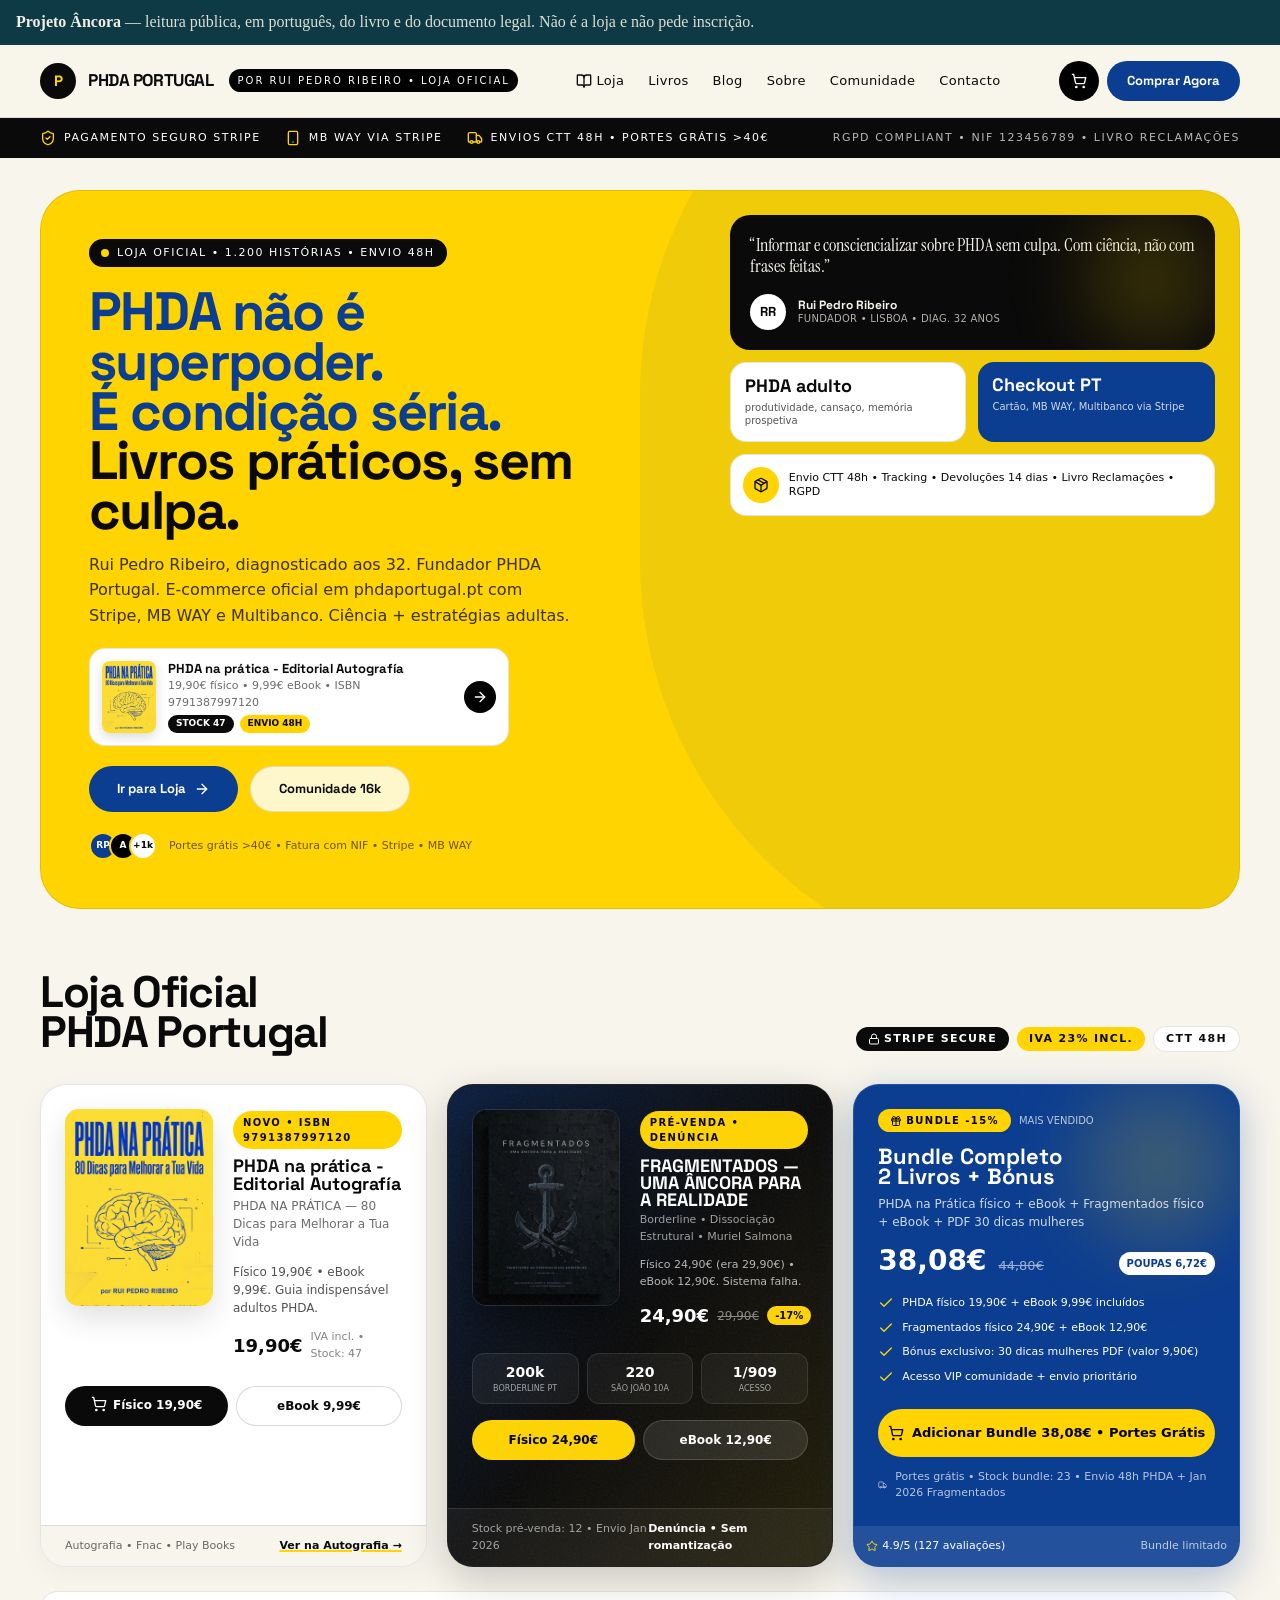
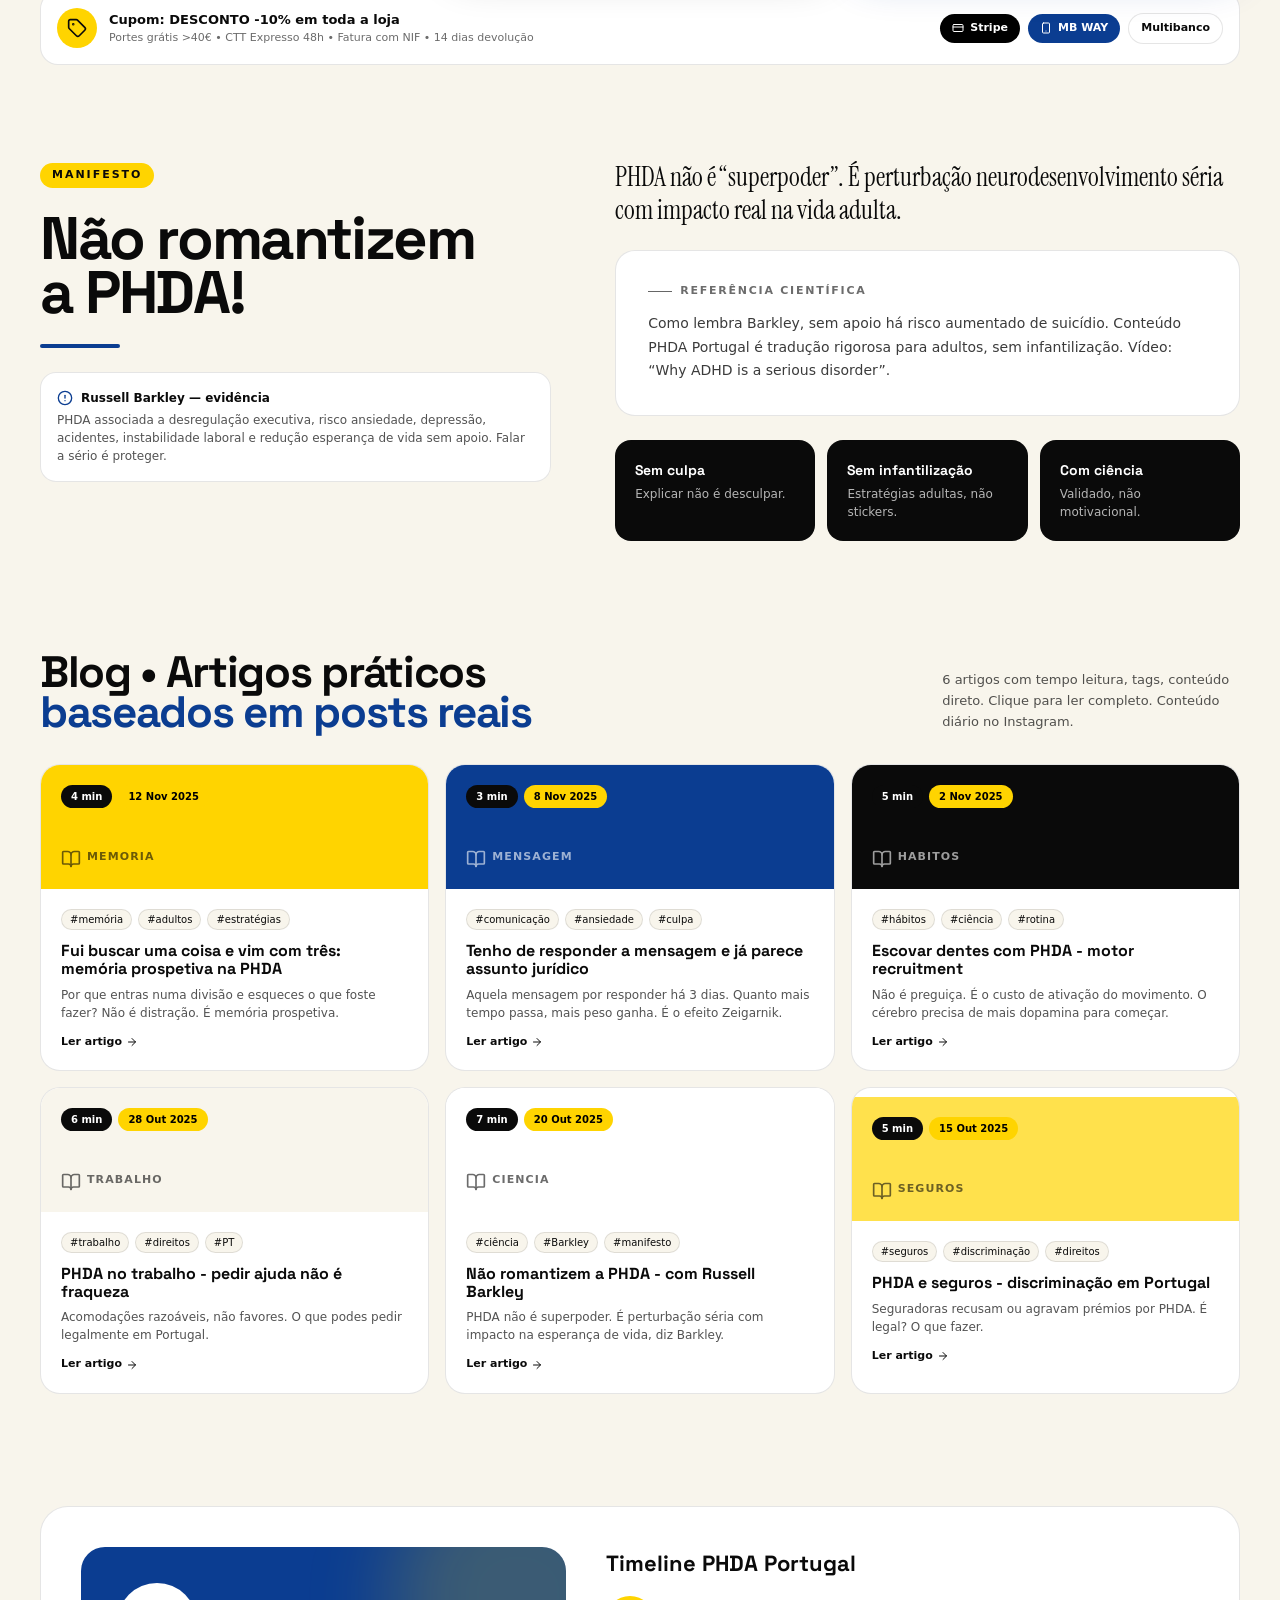
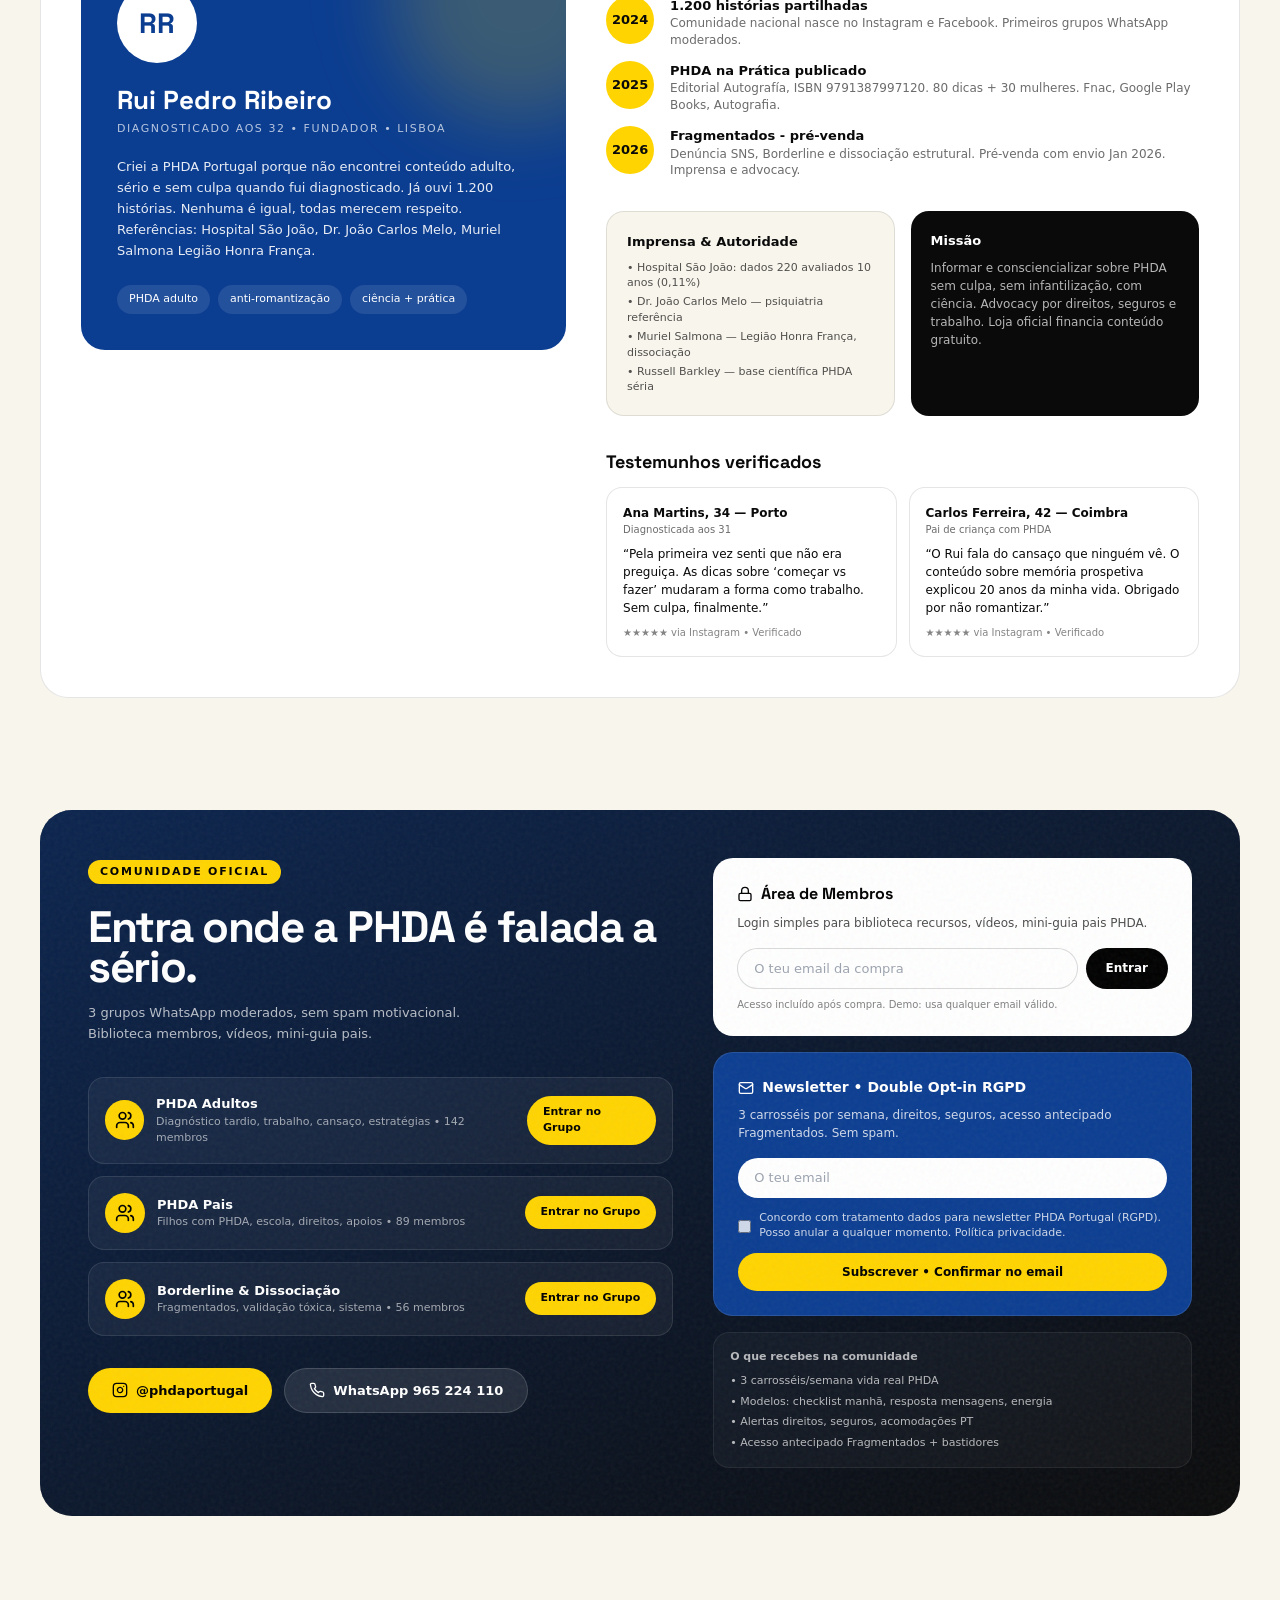
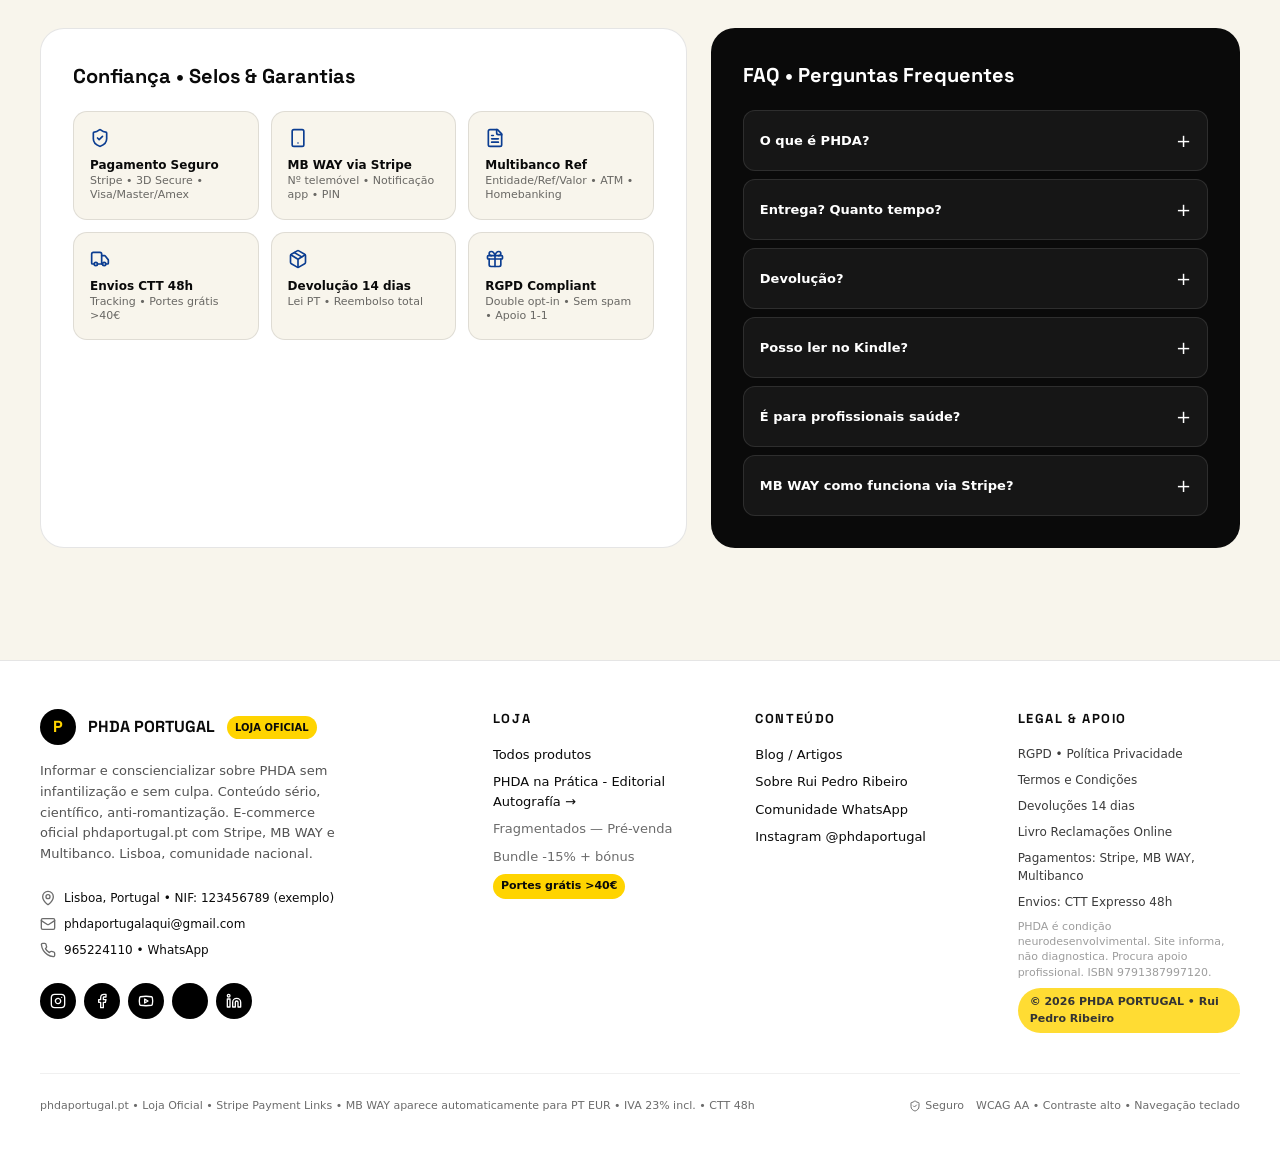
==== commit e81c3343: "Add a public reading of Projeto Âncora The shop stays. A static section explains, in plain European " ====
--- a/index.html
+++ b/index.html
@@ -7,6 +7,10 @@
   <style>*,:after,:before{--tw-border-spacing-x:0;--tw-border-spacing-y:0;--tw-translate-x:0;--tw-translate-y:0;--tw-rotate:0;--tw-skew-x:0;--tw-skew-y:0;--tw-scale-x:1;--tw-scale-y:1;--tw-pan-x: ;--tw-pan-y: ;--tw-pinch-zoom: ;--tw-scroll-snap-strictness:proximity;--tw-gradient-from-position: ;--tw-gradient-via-position: ;--tw-gradient-to-position: ;--tw-ordinal: ;--tw-slashed-zero: ;--tw-numeric-figure: ;--tw-numeric-spacing: ;--tw-numeric-fraction: ;--tw-ring-inset: ;--tw-ring-offset-width:0px;--tw-ring-offset-color:#fff;--tw-ring-color:rgba(59,130,246,.5);--tw-ring-offset-shadow:0 0 #0000;--tw-ring-shadow:0 0 #0000;--tw-shadow:0 0 #0000;--tw-shadow-colored:0 0 #0000;--tw-blur: ;--tw-brightness: ;--tw-contrast: ;--tw-grayscale: ;--tw-hue-rotate: ;--tw-invert: ;--tw-saturate: ;--tw-sepia: ;--tw-drop-shadow: ;--tw-backdrop-blur: ;--tw-backdrop-brightness: ;--tw-backdrop-contrast: ;--tw-backdrop-grayscale: ;--tw-backdrop-hue-rotate: ;--tw-backdrop-invert: ;--tw-backdrop-opacity: ;--tw-backdrop-saturate: ;--tw-backdrop-sepia: ;--tw-contain-size: ;--tw-contain-layout: ;--tw-contain-paint: ;--tw-contain-style: }::backdrop{--tw-border-spacing-x:0;--tw-border-spacing-y:0;--tw-translate-x:0;--tw-translate-y:0;--tw-rotate:0;--tw-skew-x:0;--tw-skew-y:0;--tw-scale-x:1;--tw-scale-y:1;--tw-pan-x: ;--tw-pan-y: ;--tw-pinch-zoom: ;--tw-scroll-snap-strictness:proximity;--tw-gradient-from-position: ;--tw-gradient-via-position: ;--tw-gradient-to-position: ;--tw-ordinal: ;--tw-slashed-zero: ;--tw-numeric-figure: ;--tw-numeric-spacing: ;--tw-numeric-fraction: ;--tw-ring-inset: ;--tw-ring-offset-width:0px;--tw-ring-offset-color:#fff;--tw-ring-color:rgba(59,130,246,.5);--tw-ring-offset-shadow:0 0 #0000;--tw-ring-shadow:0 0 #0000;--tw-shadow:0 0 #0000;--tw-shadow-colored:0 0 #0000;--tw-blur: ;--tw-brightness: ;--tw-contrast: ;--tw-grayscale: ;--tw-hue-rotate: ;--tw-invert: ;--tw-saturate: ;--tw-sepia: ;--tw-drop-shadow: ;--tw-backdrop-blur: ;--tw-backdrop-brightness: ;--tw-backdrop-contrast: ;--tw-backdrop-grayscale: ;--tw-backdrop-hue-rotate: ;--tw-backdrop-invert: ;--tw-backdrop-opacity: ;--tw-backdrop-saturate: ;--tw-backdrop-sepia: ;--tw-contain-size: ;--tw-contain-layout: ;--tw-contain-paint: ;--tw-contain-style: }/*! tailwindcss v3.4.18 | MIT License | https://tailwindcss.com*/*,:after,:before{box-sizing:border-box;border:0 solid #e5e7eb}:after,:before{--tw-content:""}:host,html{line-height:1.5;-webkit-text-size-adjust:100%;-moz-tab-size:4;-o-tab-size:4;tab-size:4;font-family:ui-sans-serif,system-ui,sans-serif,Apple Color Emoji,Segoe UI Emoji,Segoe UI Symbol,Noto Color Emoji;font-feature-settings:normal;font-variation-settings:normal;-webkit-tap-highlight-color:transparent}body{line-height:inherit}hr{height:0;color:inherit;border-top-width:1px}abbr:where([title]){-webkit-text-decoration:underline dotted;text-decoration:underline dotted}h1,h2,h3,h4,h5,h6{font-size:inherit;font-weight:inherit}a{color:inherit;text-decoration:inherit}b,strong{font-weight:bolder}code,kbd,pre,samp{font-family:ui-monospace,SFMono-Regular,Menlo,Monaco,Consolas,Liberation Mono,Courier New,monospace;font-feature-settings:normal;font-variation-settings:normal;font-size:1em}small{font-size:80%}sub,sup{font-size:75%;line-height:0;position:relative;vertical-align:baseline}sub{bottom:-.25em}sup{top:-.5em}table{text-indent:0;border-color:inherit;border-collapse:collapse}button,input,optgroup,select,textarea{font-family:inherit;font-feature-settings:inherit;font-variation-settings:inherit;font-size:100%;font-weight:inherit;line-height:inherit;letter-spacing:inherit;color:inherit;margin:0;padding:0}button,select{text-transform:none}button,input:where([type=button]),input:where([type=reset]),input:where([type=submit]){-webkit-appearance:button;background-color:transparent;background-image:none}:-moz-focusring{outline:auto}:-moz-ui-invalid{box-shadow:none}progress{vertical-align:baseline}::-webkit-inner-spin-button,::-webkit-outer-spin-button{height:auto}[type=search]{-webkit-appearance:textfield;outline-offset:-2px}::-webkit-search-decoration{-webkit-appearance:none}::-webkit-file-upload-button{-webkit-appearance:button;font:inherit}summary{display:list-item}blockquote,dd,dl,figure,h1,h2,h3,h4,h5,h6,hr,p,pre{margin:0}fieldset{margin:0}fieldset,legend{padding:0}menu,ol,ul{list-style:none;margin:0;padding:0}dialog{padding:0}textarea{resize:vertical}input::-moz-placeholder,textarea::-moz-placeholder{opacity:1;color:#9ca3af}input::placeholder,textarea::placeholder{opacity:1;color:#9ca3af}[role=button],button{cursor:pointer}:disabled{cursor:default}audio,canvas,embed,iframe,img,object,svg,video{display:block;vertical-align:middle}img,video{max-width:100%;height:auto}[hidden]:where(:not([hidden=until-found])){display:none}.container{width:100%}@media (min-width:640px){.container{max-width:640px}}@media (min-width:768px){.container{max-width:768px}}@media (min-width:1024px){.container{max-width:1024px}}@media (min-width:1280px){.container{max-width:1280px}}@media (min-width:1536px){.container{max-width:1536px}}.pointer-events-none{pointer-events:none}.fixed{position:fixed}.absolute{position:absolute}.relative{position:relative}.sticky{position:sticky}.inset-0{inset:0}.-right-1{right:-.25rem}.-right-20{right:-5rem}.-right-\[20\%\]{right:-20%}.-top-1{top:-.25rem}.-top-20{top:-5rem}.-top-\[30\%\]{top:-30%}.right-0{right:0}.right-4{right:1rem}.top-0{top:0}.top-4{top:1rem}.z-\[100\]{z-index:100}.z-\[60\]{z-index:60}.z-\[80\]{z-index:80}.z-\[85\]{z-index:85}.z-\[90\]{z-index:90}.col-span-2{grid-column:span 2/span 2}.mx-auto{margin-left:auto;margin-right:auto}.mb-5{margin-bottom:1.25rem}.ml-1{margin-left:.25rem}.ml-auto{margin-left:auto}.mt-0\.5{margin-top:.125rem}.mt-1{margin-top:.25rem}.mt-1\.5{margin-top:.375rem}.mt-10{margin-top:2.5rem}.mt-16{margin-top:4rem}.mt-2{margin-top:.5rem}.mt-20{margin-top:5rem}.mt-3{margin-top:.75rem}.mt-4{margin-top:1rem}.mt-5{margin-top:1.25rem}.mt-6{margin-top:1.5rem}.mt-8{margin-top:2rem}.mt-auto{margin-top:auto}.line-clamp-2{overflow:hidden;display:-webkit-box;-webkit-box-orient:vertical;-webkit-line-clamp:2}.block{display:block}.inline-block{display:inline-block}.flex{display:flex}.inline-flex{display:inline-flex}.grid{display:grid}.hidden{display:none}.aspect-\[3\/4\]{aspect-ratio:3/4}.h-1{height:.25rem}.h-1\.5{height:.375rem}.h-10{height:2.5rem}.h-12{height:3rem}.h-16{height:4rem}.h-2{height:.5rem}.h-20{height:5rem}.h-3{height:.75rem}.h-32{height:8rem}.h-4{height:1rem}.h-40{height:10rem}.h-5{height:1.25rem}.h-6{height:1.5rem}.h-64{height:16rem}.h-7{height:1.75rem}.h-8{height:2rem}.h-9{height:2.25rem}.h-\[124px\]{height:124px}.h-\[140\%\]{height:140%}.h-\[140px\]{height:140px}.h-\[1px\]{height:1px}.h-\[72px\]{height:72px}.h-full{height:100%}.max-h-\[90vh\]{max-height:90vh}.max-h-\[92vh\]{max-height:92vh}.min-h-screen{min-height:100vh}.w-10{width:2.5rem}.w-12{width:3rem}.w-16{width:4rem}.w-2{width:.5rem}.w-20{width:5rem}.w-3{width:.75rem}.w-32{width:8rem}.w-4{width:1rem}.w-40{width:10rem}.w-5{width:1.25rem}.w-6{width:1.5rem}.w-64{width:16rem}.w-7{width:1.75rem}.w-8{width:2rem}.w-9{width:2.25rem}.w-\[120px\]{width:120px}.w-\[54px\]{width:54px}.w-\[70\%\]{width:70%}.w-full{width:100%}.min-w-0{min-width:0}.max-w-\[1320px\]{max-width:1320px}.max-w-\[14ch\]{max-width:14ch}.max-w-\[36ch\]{max-width:36ch}.max-w-\[38ch\]{max-width:38ch}.max-w-\[420px\]{max-width:420px}.max-w-\[440px\]{max-width:440px}.max-w-\[46ch\]{max-width:46ch}.max-w-\[48ch\]{max-width:48ch}.max-w-\[560px\]{max-width:560px}.max-w-\[720px\]{max-width:720px}.max-w-\[760px\]{max-width:760px}.flex-1{flex:1 1 0%}.flex-\[2\]{flex:2}.shrink-0{flex-shrink:0}.translate-y-0{--tw-translate-y:0px}.translate-y-0,.translate-y-6{transform:translate(var(--tw-translate-x),var(--tw-translate-y)) rotate(var(--tw-rotate)) skewX(var(--tw-skew-x)) skewY(var(--tw-skew-y)) scaleX(var(--tw-scale-x)) scaleY(var(--tw-scale-y))}.translate-y-6{--tw-translate-y:1.5rem}@keyframes pulse{50%{opacity:.5}}.animate-pulse{animation:pulse 2s cubic-bezier(.4,0,.6,1) infinite}.cursor-pointer{cursor:pointer}.grid-cols-2{grid-template-columns:repeat(2,minmax(0,1fr))}.grid-cols-3{grid-template-columns:repeat(3,minmax(0,1fr))}.flex-col{flex-direction:column}.flex-wrap{flex-wrap:wrap}.place-items-center{place-items:center}.items-start{align-items:flex-start}.items-end{align-items:flex-end}.items-center{align-items:center}.justify-end{justify-content:flex-end}.justify-center{justify-content:center}.justify-between{justify-content:space-between}.gap-0{gap:0}.gap-1{gap:.25rem}.gap-1\.5{gap:.375rem}.gap-10{gap:2.5rem}.gap-2{gap:.5rem}.gap-2\.5{gap:.625rem}.gap-3{gap:.75rem}.gap-4{gap:1rem}.gap-5{gap:1.25rem}.gap-6{gap:1.5rem}.gap-8{gap:2rem}.-space-x-2>:not([hidden])~:not([hidden]){--tw-space-x-reverse:0;margin-right:calc(-.5rem*var(--tw-space-x-reverse));margin-left:calc(-.5rem*(1 - var(--tw-space-x-reverse)))}.space-y-1>:not([hidden])~:not([hidden]){--tw-space-y-reverse:0;margin-top:calc(.25rem*(1 - var(--tw-space-y-reverse)));margin-bottom:calc(.25rem*var(--tw-space-y-reverse))}.space-y-1\.5>:not([hidden])~:not([hidden]){--tw-space-y-reverse:0;margin-top:calc(.375rem*(1 - var(--tw-space-y-reverse)));margin-bottom:calc(.375rem*var(--tw-space-y-reverse))}.space-y-2>:not([hidden])~:not([hidden]){--tw-space-y-reverse:0;margin-top:calc(.5rem*(1 - var(--tw-space-y-reverse)));margin-bottom:calc(.5rem*var(--tw-space-y-reverse))}.space-y-3>:not([hidden])~:not([hidden]){--tw-space-y-reverse:0;margin-top:calc(.75rem*(1 - var(--tw-space-y-reverse)));margin-bottom:calc(.75rem*var(--tw-space-y-reverse))}.space-y-4>:not([hidden])~:not([hidden]){--tw-space-y-reverse:0;margin-top:calc(1rem*(1 - var(--tw-space-y-reverse)));margin-bottom:calc(1rem*var(--tw-space-y-reverse))}.space-y-5>:not([hidden])~:not([hidden]){--tw-space-y-reverse:0;margin-top:calc(1.25rem*(1 - var(--tw-space-y-reverse)));margin-bottom:calc(1.25rem*var(--tw-space-y-reverse))}.space-y-6>:not([hidden])~:not([hidden]){--tw-space-y-reverse:0;margin-top:calc(1.5rem*(1 - var(--tw-space-y-reverse)));margin-bottom:calc(1.5rem*var(--tw-space-y-reverse))}.space-y-8>:not([hidden])~:not([hidden]){--tw-space-y-reverse:0;margin-top:calc(2rem*(1 - var(--tw-space-y-reverse)));margin-bottom:calc(2rem*var(--tw-space-y-reverse))}.overflow-auto{overflow:auto}.overflow-hidden{overflow:hidden}.overflow-x-auto{overflow-x:auto}.whitespace-nowrap{white-space:nowrap}.rounded-\[10px\]{border-radius:10px}.rounded-\[12px\]{border-radius:12px}.rounded-\[14px\]{border-radius:14px}.rounded-\[16px\]{border-radius:16px}.rounded-\[18px\]{border-radius:18px}.rounded-\[20px\]{border-radius:20px}.rounded-\[24px\]{border-radius:24px}.rounded-\[26px\]{border-radius:26px}.rounded-\[28px\]{border-radius:28px}.rounded-\[32px\]{border-radius:32px}.rounded-\[8px\]{border-radius:8px}.rounded-full{border-radius:9999px}.border{border-width:1px}.border-2{border-width:2px}.border-b{border-bottom-width:1px}.border-t{border-top-width:1px}.border-\[\#0B3D91\]{--tw-border-opacity:1;border-color:rgb(11 61 145/var(--tw-border-opacity,1))}.border-\[\#F8F5EC\]{--tw-border-opacity:1;border-color:rgb(248 245 236/var(--tw-border-opacity,1))}.border-\[\#FFD400\]{--tw-border-opacity:1;border-color:rgb(255 212 0/var(--tw-border-opacity,1))}.border-black\/10{border-color:rgba(0,0,0,.1)}.border-black\/15{border-color:rgba(0,0,0,.15)}.border-black\/20{border-color:rgba(0,0,0,.2)}.border-white\/10{border-color:hsla(0,0%,100%,.1)}.border-white\/15{border-color:hsla(0,0%,100%,.15)}.bg-\[\#0A0A0A\]{--tw-bg-opacity:1;background-color:rgb(10 10 10/var(--tw-bg-opacity,1))}.bg-\[\#0B3D91\]{--tw-bg-opacity:1;background-color:rgb(11 61 145/var(--tw-bg-opacity,1))}.bg-\[\#0B3D91\]\/5{background-color:rgba(11,61,145,.05)}.bg-\[\#F8F5EC\]{--tw-bg-opacity:1;background-color:rgb(248 245 236/var(--tw-bg-opacity,1))}.bg-\[\#F8F5EC\]\/90{background-color:hsla(45,46%,95%,.9)}.bg-\[\#FFD400\]{--tw-bg-opacity:1;background-color:rgb(255 212 0/var(--tw-bg-opacity,1))}.bg-\[\#FFD400\]\/20{background-color:rgba(255,212,0,.2)}.bg-\[\#FFD400\]\/70{background-color:rgba(255,212,0,.7)}.bg-black{--tw-bg-opacity:1;background-color:rgb(0 0 0/var(--tw-bg-opacity,1))}.bg-black\/10{background-color:rgba(0,0,0,.1)}.bg-black\/40{background-color:rgba(0,0,0,.4)}.bg-black\/60{background-color:rgba(0,0,0,.6)}.bg-black\/70{background-color:rgba(0,0,0,.7)}.bg-white{--tw-bg-opacity:1;background-color:rgb(255 255 255/var(--tw-bg-opacity,1))}.bg-white\/10{background-color:hsla(0,0%,100%,.1)}.bg-white\/5{background-color:hsla(0,0%,100%,.05)}.bg-white\/80{background-color:hsla(0,0%,100%,.8)}.bg-white\/\[0\.05\]{background-color:hsla(0,0%,100%,.05)}.bg-gradient-to-br{background-image:linear-gradient(to bottom right,var(--tw-gradient-stops))}.from-\[\#0B3D91\]\/40{--tw-gradient-from:rgba(11,61,145,.4) var(--tw-gradient-from-position);--tw-gradient-to:rgba(11,61,145,0) var(--tw-gradient-to-position);--tw-gradient-stops:var(--tw-gradient-from),var(--tw-gradient-to)}.from-\[\#0B3D91\]\/50{--tw-gradient-from:rgba(11,61,145,.5) var(--tw-gradient-from-position);--tw-gradient-to:rgba(11,61,145,0) var(--tw-gradient-to-position);--tw-gradient-stops:var(--tw-gradient-from),var(--tw-gradient-to)}.via-transparent{--tw-gradient-to:transparent var(--tw-gradient-to-position);--tw-gradient-stops:var(--tw-gradient-from),transparent var(--tw-gradient-via-position),var(--tw-gradient-to)}.to-\[\#FFD400\]\/10{--tw-gradient-to:rgba(255,212,0,.1) var(--tw-gradient-to-position)}.to-transparent{--tw-gradient-to:transparent var(--tw-gradient-to-position)}.object-cover{-o-object-fit:cover;object-fit:cover}.p-2{padding:.5rem}.p-3{padding:.75rem}.p-3\.5{padding:.875rem}.p-4{padding:1rem}.p-5{padding:1.25rem}.p-6{padding:1.5rem}.p-7{padding:1.75rem}.p-8{padding:2rem}.px-2{padding-left:.5rem;padding-right:.5rem}.px-2\.5{padding-left:.625rem;padding-right:.625rem}.px-3{padding-left:.75rem;padding-right:.75rem}.px-4{padding-left:1rem;padding-right:1rem}.px-5{padding-left:1.25rem;padding-right:1.25rem}.px-6{padding-left:1.5rem;padding-right:1.5rem}.px-7{padding-left:1.75rem;padding-right:1.75rem}.py-0\.5{padding-top:.125rem;padding-bottom:.125rem}.py-1{padding-top:.25rem;padding-bottom:.25rem}.py-1\.5{padding-top:.375rem;padding-bottom:.375rem}.py-12{padding-top:3rem;padding-bottom:3rem}.py-2{padding-top:.5rem;padding-bottom:.5rem}.py-2\.5{padding-top:.625rem;padding-bottom:.625rem}.py-20{padding-top:5rem;padding-bottom:5rem}.py-3{padding-top:.75rem;padding-bottom:.75rem}.py-3\.5{padding-top:.875rem;padding-bottom:.875rem}.py-6{padding-top:1.5rem;padding-bottom:1.5rem}.pb-4{padding-bottom:1rem}.pb-8{padding-bottom:2rem}.pt-2{padding-top:.5rem}.pt-6{padding-top:1.5rem}.text-left{text-align:left}.text-center{text-align:center}.font-mono{font-family:ui-monospace,SFMono-Regular,Menlo,Monaco,Consolas,Liberation Mono,Courier New,monospace}.font-sans{font-family:ui-sans-serif,system-ui,sans-serif,Apple Color Emoji,Segoe UI Emoji,Segoe UI Symbol,Noto Color Emoji}.text-\[10px\]{font-size:10px}.text-\[11px\]{font-size:11px}.text-\[12px\]{font-size:12px}.text-\[13px\]{font-size:13px}.text-\[14px\]{font-size:14px}.text-\[15px\]{font-size:15px}.text-\[16px\]{font-size:16px}.text-\[17px\]{font-size:17px}.text-\[18px\]{font-size:18px}.text-\[20px\]{font-size:20px}.text-\[22px\]{font-size:22px}.text-\[26px\]{font-size:26px}.text-\[28px\]{font-size:28px}.text-\[32px\]{font-size:32px}.text-\[34px\]{font-size:34px}.text-\[42px\]{font-size:42px}.text-\[8px\]{font-size:8px}.text-\[9px\]{font-size:9px}.font-bold{font-weight:700}.font-medium{font-weight:500}.uppercase{text-transform:uppercase}.leading-\[0\.92\]{line-height:.92}.leading-\[0\.95\]{line-height:.95}.leading-\[0\.9\]{line-height:.9}.leading-\[1\.1\]{line-height:1.1}.leading-\[1\.25\]{line-height:1.25}.leading-\[1\.2\]{line-height:1.2}.leading-\[1\.3\]{line-height:1.3}.leading-\[1\.4\]{line-height:1.4}.leading-\[1\.5\]{line-height:1.5}.leading-\[1\.6\]{line-height:1.6}.leading-\[1\.7\]{line-height:1.7}.leading-\[1\],.leading-none{line-height:1}.leading-tight{line-height:1.25}.tracking-\[-0\.03em\]{letter-spacing:-.03em}.tracking-\[-0\.04em\]{letter-spacing:-.04em}.tracking-\[0\.12em\]{letter-spacing:.12em}.tracking-\[0\.14em\]{letter-spacing:.14em}.tracking-\[0\.16em\]{letter-spacing:.16em}.tracking-\[0\.18em\]{letter-spacing:.18em}.tracking-\[0\.1em\]{letter-spacing:.1em}.tracking-\[0\.2em\]{letter-spacing:.2em}.tracking-tight{letter-spacing:-.025em}.tracking-wide{letter-spacing:.025em}.text-\[\#0A0A0A\]{--tw-text-opacity:1;color:rgb(10 10 10/var(--tw-text-opacity,1))}.text-\[\#0A0A0A\]\/80{color:hsla(0,0%,4%,.8)}.text-\[\#0B3D91\]{--tw-text-opacity:1;color:rgb(11 61 145/var(--tw-text-opacity,1))}.text-\[\#F8F5EC\]{--tw-text-opacity:1;color:rgb(248 245 236/var(--tw-text-opacity,1))}.text-\[\#FFD400\]{--tw-text-opacity:1;color:rgb(255 212 0/var(--tw-text-opacity,1))}.text-black{--tw-text-opacity:1;color:rgb(0 0 0/var(--tw-text-opacity,1))}.text-black\/60{color:rgba(0,0,0,.6)}.text-green-700{--tw-text-opacity:1;color:rgb(21 128 61/var(--tw-text-opacity,1))}.text-white{--tw-text-opacity:1;color:rgb(255 255 255/var(--tw-text-opacity,1))}.underline{text-decoration-line:underline}.line-through{text-decoration-line:line-through}.decoration-\[\#0B3D91\]{text-decoration-color:#0b3d91}.decoration-\[\#FFD400\]{text-decoration-color:#ffd400}.decoration-2{text-decoration-thickness:2px}.decoration-4{text-decoration-thickness:4px}.underline-offset-2{text-underline-offset:2px}.underline-offset-4{text-underline-offset:4px}.antialiased{-webkit-font-smoothing:antialiased;-moz-osx-font-smoothing:grayscale}.opacity-0{opacity:0}.opacity-100{opacity:1}.opacity-30{opacity:.3}.opacity-50{opacity:.5}.opacity-60{opacity:.6}.opacity-70{opacity:.7}.opacity-80{opacity:.8}.opacity-90{opacity:.9}.opacity-\[0\.06\]{opacity:.06}.shadow-\[-20px_0_60px_rgba\(0\2c 0\2c 0\2c 0\.2\)\]{--tw-shadow:-20px 0 60px rgba(0,0,0,.2);--tw-shadow-colored:-20px 0 60px var(--tw-shadow-color);box-shadow:var(--tw-ring-offset-shadow,0 0 #0000),var(--tw-ring-shadow,0 0 #0000),var(--tw-shadow)}.shadow-\[0_12px_30px_rgba\(0\2c 0\2c 0\2c 0\.12\)\]{--tw-shadow:0 12px 30px rgba(0,0,0,.12);--tw-shadow-colored:0 12px 30px var(--tw-shadow-color);box-shadow:var(--tw-ring-offset-shadow,0 0 #0000),var(--tw-ring-shadow,0 0 #0000),var(--tw-shadow)}.shadow-\[0_12px_40px_rgba\(0\2c 0\2c 0\2c 0\.2\)\]{--tw-shadow:0 12px 40px rgba(0,0,0,.2);--tw-shadow-colored:0 12px 40px var(--tw-shadow-color);box-shadow:var(--tw-ring-offset-shadow,0 0 #0000),var(--tw-ring-shadow,0 0 #0000),var(--tw-shadow)}.shadow-\[0_12px_40px_rgba\(11\2c 61\2c 145\2c 0\.3\)\]{--tw-shadow:0 12px 40px rgba(11,61,145,.3);--tw-shadow-colored:0 12px 40px var(--tw-shadow-color);box-shadow:var(--tw-ring-offset-shadow,0 0 #0000),var(--tw-ring-shadow,0 0 #0000),var(--tw-shadow)}.shadow-\[0_16px_40px_rgba\(0\2c 0\2c 0\2c 0\.6\)\]{--tw-shadow:0 16px 40px rgba(0,0,0,.6);--tw-shadow-colored:0 16px 40px var(--tw-shadow-color);box-shadow:var(--tw-ring-offset-shadow,0 0 #0000),var(--tw-ring-shadow,0 0 #0000),var(--tw-shadow)}.shadow-\[0_30px_80px_rgba\(0\2c 0\2c 0\2c 0\.4\)\]{--tw-shadow:0 30px 80px rgba(0,0,0,.4);--tw-shadow-colored:0 30px 80px var(--tw-shadow-color);box-shadow:var(--tw-ring-offset-shadow,0 0 #0000),var(--tw-ring-shadow,0 0 #0000),var(--tw-shadow)}.shadow-\[0_30px_80px_rgba\(0\2c 0\2c 0\2c 0\.5\)\]{--tw-shadow:0 30px 80px rgba(0,0,0,.5);--tw-shadow-colored:0 30px 80px var(--tw-shadow-color);box-shadow:var(--tw-ring-offset-shadow,0 0 #0000),var(--tw-ring-shadow,0 0 #0000),var(--tw-shadow)}.shadow-\[0_4px_12px_rgba\(0\2c 0\2c 0\2c 0\.15\)\]{--tw-shadow:0 4px 12px rgba(0,0,0,.15);--tw-shadow-colored:0 4px 12px var(--tw-shadow-color);box-shadow:var(--tw-ring-offset-shadow,0 0 #0000),var(--tw-ring-shadow,0 0 #0000),var(--tw-shadow)}.shadow-\[0_8px_30px_rgba\(0\2c 0\2c 0\2c 0\.04\)\]{--tw-shadow:0 8px 30px rgba(0,0,0,.04);--tw-shadow-colored:0 8px 30px var(--tw-shadow-color);box-shadow:var(--tw-ring-offset-shadow,0 0 #0000),var(--tw-ring-shadow,0 0 #0000),var(--tw-shadow)}.outline-none{outline:2px solid transparent;outline-offset:2px}.blur-2xl{--tw-blur:blur(40px)}.blur-2xl,.filter{filter:var(--tw-blur) var(--tw-brightness) var(--tw-contrast) var(--tw-grayscale) var(--tw-hue-rotate) var(--tw-invert) var(--tw-saturate) var(--tw-sepia) var(--tw-drop-shadow)}.backdrop-blur{--tw-backdrop-blur:blur(8px)}.backdrop-blur,.backdrop-blur-md{backdrop-filter:var(--tw-backdrop-blur) var(--tw-backdrop-brightness) var(--tw-backdrop-contrast) var(--tw-backdrop-grayscale) var(--tw-backdrop-hue-rotate) var(--tw-backdrop-invert) var(--tw-backdrop-opacity) var(--tw-backdrop-saturate) var(--tw-backdrop-sepia)}.backdrop-blur-md{--tw-backdrop-blur:blur(12px)}.backdrop-blur-sm{--tw-backdrop-blur:blur(4px)}.backdrop-blur-sm,.backdrop-blur-xl{backdrop-filter:var(--tw-backdrop-blur) var(--tw-backdrop-brightness) var(--tw-backdrop-contrast) var(--tw-backdrop-grayscale) var(--tw-backdrop-hue-rotate) var(--tw-backdrop-invert) var(--tw-backdrop-opacity) var(--tw-backdrop-saturate) var(--tw-backdrop-sepia)}.backdrop-blur-xl{--tw-backdrop-blur:blur(24px)}.transition-all{transition-property:all;transition-timing-function:cubic-bezier(.4,0,.2,1);transition-duration:.15s}.transition-colors{transition-property:color,background-color,border-color,text-decoration-color,fill,stroke;transition-timing-function:cubic-bezier(.4,0,.2,1);transition-duration:.15s}.duration-700{transition-duration:.7s}#root,body,html{min-height:100%}body{margin:0;font-family:Inter,ui-sans-serif,system-ui,-apple-system,BlinkMacSystemFont,Segoe UI,sans-serif}[role=button]:not([aria-disabled=true]),button:not(:disabled),label[for],select:not(:disabled),summary{cursor:pointer}.selection\:bg-\[\#FFD400\] ::-moz-selection{--tw-bg-opacity:1;background-color:rgb(255 212 0/var(--tw-bg-opacity,1))}.selection\:bg-\[\#FFD400\] ::selection{--tw-bg-opacity:1;background-color:rgb(255 212 0/var(--tw-bg-opacity,1))}.selection\:bg-\[\#FFD400\]::-moz-selection{--tw-bg-opacity:1;background-color:rgb(255 212 0/var(--tw-bg-opacity,1))}.selection\:bg-\[\#FFD400\]::selection{--tw-bg-opacity:1;background-color:rgb(255 212 0/var(--tw-bg-opacity,1))}.hover\:border-black\/20:hover{border-color:rgba(0,0,0,.2)}.hover\:bg-\[\#0B3D91\]:hover{--tw-bg-opacity:1;background-color:rgb(11 61 145/var(--tw-bg-opacity,1))}.hover\:bg-black:hover{--tw-bg-opacity:1;background-color:rgb(0 0 0/var(--tw-bg-opacity,1))}.hover\:bg-white:hover{--tw-bg-opacity:1;background-color:rgb(255 255 255/var(--tw-bg-opacity,1))}.hover\:text-black:hover{--tw-text-opacity:1;color:rgb(0 0 0/var(--tw-text-opacity,1))}.hover\:text-white:hover{--tw-text-opacity:1;color:rgb(255 255 255/var(--tw-text-opacity,1))}.hover\:underline:hover{text-decoration-line:underline}.hover\:opacity-100:hover{opacity:1}.hover\:opacity-60:hover{opacity:.6}.hover\:shadow-\[0_8px_30px_rgba\(0\2c 0\2c 0\2c 0\.08\)\]:hover{--tw-shadow:0 8px 30px rgba(0,0,0,.08);--tw-shadow-colored:0 8px 30px var(--tw-shadow-color);box-shadow:var(--tw-ring-offset-shadow,0 0 #0000),var(--tw-ring-shadow,0 0 #0000),var(--tw-shadow)}.focus\:border-\[\#0B3D91\]:focus{--tw-border-opacity:1;border-color:rgb(11 61 145/var(--tw-border-opacity,1))}.disabled\:opacity-50:disabled{opacity:.5}@media (min-width:640px){.sm\:col-span-1{grid-column:span 1/span 1}.sm\:flex{display:flex}.sm\:inline-flex{display:inline-flex}.sm\:grid-cols-1{grid-template-columns:repeat(1,minmax(0,1fr))}.sm\:grid-cols-2{grid-template-columns:repeat(2,minmax(0,1fr))}.sm\:grid-cols-3{grid-template-columns:repeat(3,minmax(0,1fr))}.sm\:p-8{padding:2rem}.sm\:px-6{padding-left:1.5rem;padding-right:1.5rem}.sm\:text-\[44px\]{font-size:44px}.sm\:text-\[60px\]{font-size:60px}}@media (min-width:768px){.md\:flex{display:flex}.md\:grid-cols-2{grid-template-columns:repeat(2,minmax(0,1fr))}}@media (min-width:1024px){.lg\:sticky{position:sticky}.lg\:top-\[100px\]{top:100px}.lg\:mt-12{margin-top:3rem}.lg\:mt-24{margin-top:6rem}.lg\:mt-28{margin-top:7rem}.lg\:flex{display:flex}.lg\:hidden{display:none}.lg\:w-\[148px\]{width:148px}.lg\:grid-cols-3{grid-template-columns:repeat(3,minmax(0,1fr))}.lg\:grid-cols-\[0\.9fr_1\.1fr\]{grid-template-columns:.9fr 1.1fr}.lg\:grid-cols-\[1\.15fr_0\.85fr\]{grid-template-columns:1.15fr .85fr}.lg\:grid-cols-\[1\.1fr_0\.9fr\]{grid-template-columns:1.1fr .9fr}.lg\:grid-cols-\[1\.3fr_0\.7fr_0\.7fr_0\.7fr\]{grid-template-columns:1.3fr .7fr .7fr .7fr}.lg\:gap-16{gap:4rem}.lg\:rounded-\[40px\]{border-radius:40px}.lg\:p-10{padding:2.5rem}.lg\:p-12{padding:3rem}.lg\:p-6{padding:1.5rem}.lg\:p-8{padding:2rem}.lg\:p-9{padding:2.25rem}.lg\:p-\[48px\]{padding:48px}.lg\:px-10{padding-left:2.5rem;padding-right:2.5rem}.lg\:pl-0{padding-left:0}.lg\:pt-8{padding-top:2rem}.lg\:text-\[16px\]{font-size:16px}.lg\:text-\[26px\]{font-size:26px}.lg\:text-\[44px\]{font-size:44px}.lg\:text-\[54px\]{font-size:54px}}@media (min-width:1280px){.xl\:inline{display:inline}}</style>
 </head>
 <body>
+  <div translate="no" style="font-family:Georgia,serif;background:#0e3a46;color:#f4efe4;padding:0.7rem 1rem;line-height:1.4">
+    <a href="ancora/index.html" style="color:#f4efe4;font-weight:700">Projeto Âncora</a>
+    <span style="opacity:0.9"> — leitura pública, em português, do livro e do documento legal. Não é a loja e não pede inscrição.</span>
+  </div>
   <div id="root"></div>
   
   <script type="module">var is=Object.create;var{getPrototypeOf:os,defineProperty:Eu,getOwnPropertyNames:fs}=Object;var as=Object.prototype.hasOwnProperty;var Le=(e,n,t)=>{t=e!=null?is(os(e)):{};let r=n||!e||!e.__esModule?Eu(t,"default",{value:e,enumerable:!0}):t;for(let l of fs(e))if(!as.call(r,l))Eu(r,l,{get:()=>e[l],enumerable:!0});return r};var $r=(e,n)=>()=>(n||e((n={exports:{}}).exports,n),n.exports);var cs=(e,n)=>{for(var t in n)Eu(e,t,{get:n[t],enumerable:!0,configurable:!0,set:(r)=>n[t]=()=>r})};var ds=(e,n)=>()=>(e&&(n=e(e=0)),n);var Yn=$r((Es)=>{var Lt=Symbol.for("react.element"),ss=Symbol.for("react.portal"),ps=Symbol.for("react.fragment"),vs=Symbol.for("react.strict_mode"),ms=Symbol.for("react.profiler"),hs=Symbol.for("react.provider"),ys=Symbol.for("react.context"),gs=Symbol.for("react.forward_ref"),zs=Symbol.for("react.suspense"),ws=Symbol.for("react.memo"),Ps=Symbol.for("react.lazy"),rf=Symbol.iterator;function Ns(e){if(e===null||typeof e!=="object")return null;return e=rf&&e[rf]||e["@@iterator"],typeof e==="function"?e:null}var of={isMounted:function(){return!1},enqueueForceUpdate:function(){},enqueueReplaceState:function(){},enqueueSetState:function(){}},ff=Object.assign,af={};function jn(e,n,t){this.props=e,this.context=n,this.refs=af,this.updater=t||of}jn.prototype.isReactComponent={};jn.prototype.setState=function(e,n){if(typeof e!=="object"&&typeof e!=="function"&&e!=null)throw Error("setState(...): takes an object of state variables to update or a function which returns an object of state variables.");this.updater.enqueueSetState(this,e,n,"setState")};jn.prototype.forceUpdate=function(e){this.updater.enqueueForceUpdate(this,e,"forceUpdate")};function cf(){}cf.prototype=jn.prototype;function Vu(e,n,t){this.props=e,this.context=n,this.refs=af,this.updater=t||of}var Mu=Vu.prototype=new cf;Mu.constructor=Vu;ff(Mu,jn.prototype);Mu.isPureReactComponent=!0;var lf=Array.isArray,df=Object.prototype.hasOwnProperty,Yu={current:null},sf={key:!0,ref:!0,__self:!0,__source:!0};function pf(e,n,t){var r,l={},u=null,i=null;if(n!=null)for(r in n.ref!==void 0&&(i=n.ref),n.key!==void 0&&(u=""+n.key),n)df.call(n,r)&&!sf.hasOwnProperty(r)&&(l[r]=n[r]);var f=arguments.length-2;if(f===1)l.children=t;else if(1<f){for(var c=Array(f),s=0;s<f;s++)c[s]=arguments[s+2];l.children=c}if(e&&e.defaultProps)for(r in f=e.defaultProps,f)l[r]===void 0&&(l[r]=f[r]);return{$$typeof:Lt,type:e,key:u,ref:i,props:l,_owner:Yu.current}}function ks(e,n){return{$$typeof:Lt,type:e.type,key:n,ref:e.ref,props:e.props,_owner:e._owner}}function Cu(e){return typeof e==="object"&&e!==null&&e.$$typeof===Lt}function Ts(e){var n={"=":"=0",":":"=2"};return"$"+e.replace(/[=:]/g,function(t){return n[t]})}var uf=/\/+/g;function Ou(e,n){return typeof e==="object"&&e!==null&&e.key!=null?Ts(""+e.key):n.toString(36)}function nl(e,n,t,r,l){var u=typeof e;if(u==="undefined"||u==="boolean")e=null;var i=!1;if(e===null)i=!0;else switch(u){case"string":case"number":i=!0;break;case"object":switch(e.$$typeof){case Lt:case ss:i=!0}}if(i)return i=e,l=l(i),e=r===""?"."+Ou(i,0):r,lf(l)?(t="",e!=null&&(t=e.replace(uf,"$&/")+"/"),nl(l,n,t,"",function(s){return s})):l!=null&&(Cu(l)&&(l=ks(l,t+(!l.key||i&&i.key===l.key?"":(""+l.key).replace(uf,"$&/")+"/")+e)),n.push(l)),1;if(i=0,r=r===""?".":r+":",lf(e))for(var f=0;f<e.length;f++){u=e[f];var c=r+Ou(u,f);i+=nl(u,n,t,c,l)}else if(c=Ns(e),typeof c==="function")for(e=c.call(e),f=0;!(u=e.next()).done;)u=u.value,c=r+Ou(u,f++),i+=nl(u,n,t,c,l);else if(u==="object")throw n=String(e),Error("Objects are not valid as a React child (found: "+(n==="[object Object]"?"object with keys {"+Object.keys(e).join(", ")+"}":n)+"). If you meant to render a collection of children, use an array instead.");return i}function el(e,n,t){if(e==null)return e;var r=[],l=0;return nl(e,r,"","",function(u){return n.call(t,u,l++)}),r}function Hs(e){if(e._status===-1){var n=e._result;n=n(),n.then(function(t){if(e._status===0||e._status===-1)e._status=1,e._result=t},function(t){if(e._status===0||e._status===-1)e._status=2,e._result=t}),e._status===-1&&(e._status=0,e._result=n)}if(e._status===1)return e._result.default;throw e._result}var ue={current:null},tl={transition:null},Ss={ReactCurrentDispatcher:ue,ReactCurrentBatchConfig:tl,ReactCurrentOwner:Yu};function vf(){throw Error("act(...) is not supported in production builds of React.")}Es.Children={map:el,forEach:function(e,n,t){el(e,function(){n.apply(this,arguments)},t)},count:function(e){var n=0;return el(e,function(){n++}),n},toArray:function(e){return el(e,function(n){return n})||[]},only:function(e){if(!Cu(e))throw Error("React.Children.only expected to receive a single React element child.");return e}};Es.Component=jn;Es.Fragment=ps;Es.Profiler=ms;Es.PureComponent=Vu;Es.StrictMode=vs;Es.Suspense=zs;Es.__SECRET_INTERNALS_DO_NOT_USE_OR_YOU_WILL_BE_FIRED=Ss;Es.act=vf;Es.cloneElement=function(e,n,t){if(e===null||e===void 0)throw Error("React.cloneElement(...): The argument must be a React element, but you passed "+e+".");var r=ff({},e.props),l=e.key,u=e.ref,i=e._owner;if(n!=null){if(n.ref!==void 0&&(u=n.ref,i=Yu.current),n.key!==void 0&&(l=""+n.key),e.type&&e.type.defaultProps)var f=e.type.defaultProps;for(c in n)df.call(n,c)&&!sf.hasOwnProperty(c)&&(r[c]=n[c]===void 0&&f!==void 0?f[c]:n[c])}var c=arguments.length-2;if(c===1)r.children=t;else if(1<c){f=Array(c);for(var s=0;s<c;s++)f[s]=arguments[s+2];r.children=f}return{$$typeof:Lt,type:e.type,key:l,ref:u,props:r,_owner:i}};Es.createContext=function(e){return e={$$typeof:ys,_currentValue:e,_currentValue2:e,_threadCount:0,Provider:null,Consumer:null,_defaultValue:null,_globalName:null},e.Provider={$$typeof:hs,_context:e},e.Consumer=e};Es.createElement=pf;Es.createFactory=function(e){var n=pf.bind(null,e);return n.type=e,n};Es.createRef=function(){return{current:null}};Es.forwardRef=function(e){return{$$typeof:gs,render:e}};Es.isValidElement=Cu;Es.lazy=function(e){return{$$typeof:Ps,_payload:{_status:-1,_result:e},_init:Hs}};Es.memo=function(e,n){return{$$typeof:ws,type:e,compare:n===void 0?null:n}};Es.startTransition=function(e){var n=tl.transition;tl.transition={};try{e()}finally{tl.transition=n}};Es.unstable_act=vf;Es.useCallback=function(e,n){return ue.current.useCallback(e,n)};Es.useContext=function(e){return ue.current.useContext(e)};Es.useDebugValue=function(){};Es.useDeferredValue=function(e){return ue.current.useDeferredValue(e)};Es.useEffect=function(e,n){return ue.current.useEffect(e,n)};Es.useId=function(){return ue.current.useId()};Es.useImperativeHandle=function(e,n,t){return ue.current.useImperativeHandle(e,n,t)};Es.useInsertionEffect=function(e,n){return ue.current.useInsertionEffect(e,n)};Es.useLayoutEffect=function(e,n){return ue.current.useLayoutEffect(e,n)};Es.useMemo=function(e,n){return ue.current.useMemo(e,n)};Es.useReducer=function(e,n,t){return ue.current.useReducer(e,n,t)};Es.useRef=function(e){return ue.current.useRef(e)};Es.useState=function(e){return ue.current.useState(e)};Es.useSyncExternalStore=function(e,n,t){return ue.current.useSyncExternalStore(e,n,t)};Es.useTransition=function(){return ue.current.useTransition()};Es.version="18.3.1"});var Pf=$r((dp)=>{function Au(e,n){var t=e.length;e.push(n);e:for(;0<t;){var r=t-1>>>1,l=e[r];if(0<rl(l,n))e[r]=n,e[t]=l,t=r;else break e}}function Ee(e){return e.length===0?null:e[0]}function ol(e){if(e.length===0)return null;var n=e[0],t=e.pop();if(t!==n){e[0]=t;e:for(var r=0,l=e.length,u=l>>>1;r<u;){var i=2*(r+1)-1,f=e[i],c=i+1,s=e[c];if(0>rl(f,t))c<l&&0>rl(s,f)?(e[r]=s,e[c]=t,r=c):(e[r]=f,e[i]=t,r=i);else if(c<l&&0>rl(s,t))e[r]=s,e[c]=t,r=c;else break e}}return n}function rl(e,n){var t=e.sortIndex-n.sortIndex;return t!==0?t:e.id-n.id}if(typeof performance==="object"&&typeof performance.now==="function")Xu=performance,dp.unstable_now=function(){return Xu.now()};else ll=Date,Gu=ll.now(),dp.unstable_now=function(){return ll.now()-Gu};var Xu,ll,Gu,Re=[],tn=[],cp=1,ze=null,ee=3,fl=!1,Cn=!1,Kt=!1,hf=typeof setTimeout==="function"?setTimeout:null,yf=typeof clearTimeout==="function"?clearTimeout:null,mf=typeof setImmediate<"u"?setImmediate:null;typeof navigator<"u"&&navigator.scheduling!==void 0&&navigator.scheduling.isInputPending!==void 0&&navigator.scheduling.isInputPending.bind(navigator.scheduling);function Ru(e){for(var n=Ee(tn);n!==null;){if(n.callback===null)ol(tn);else if(n.startTime<=e)ol(tn),n.sortIndex=n.expirationTime,Au(Re,n);else break;n=Ee(tn)}}function Zu(e){if(Kt=!1,Ru(e),!Cn)if(Ee(Re)!==null)Cn=!0,Fu(Uu);else{var n=Ee(tn);n!==null&&Wu(Zu,n.startTime-e)}}function Uu(e,n){Cn=!1,Kt&&(Kt=!1,yf(qt),qt=-1),fl=!0;var t=ee;try{Ru(n);for(ze=Ee(Re);ze!==null&&(!(ze.expirationTime>n)||e&&!wf());){var r=ze.callback;if(typeof r==="function"){ze.callback=null,ee=ze.priorityLevel;var l=r(ze.expirationTime<=n);n=dp.unstable_now(),typeof l==="function"?ze.callback=l:ze===Ee(Re)&&ol(Re),Ru(n)}else ol(Re);ze=Ee(Re)}if(ze!==null)var u=!0;else{var i=Ee(tn);i!==null&&Wu(Zu,i.startTime-n),u=!1}return u}finally{ze=null,ee=t,fl=!1}}var al=!1,ul=null,qt=-1,gf=5,zf=-1;function wf(){return dp.unstable_now()-zf<gf?!1:!0}function Du(){if(ul!==null){var e=dp.unstable_now();zf=e;var n=!0;try{n=ul(!0,e)}finally{n?Bt():(al=!1,ul=null)}}else al=!1}var Bt;if(typeof mf==="function")Bt=function(){mf(Du)};else if(typeof MessageChannel<"u")il=new MessageChannel,Ju=il.port2,il.port1.onmessage=Du,Bt=function(){Ju.postMessage(null)};else Bt=function(){hf(Du,0)};var il,Ju;function Fu(e){ul=e,al||(al=!0,Bt())}function Wu(e,n){qt=hf(function(){e(dp.unstable_now())},n)}dp.unstable_IdlePriority=5;dp.unstable_ImmediatePriority=1;dp.unstable_LowPriority=4;dp.unstable_NormalPriority=3;dp.unstable_Profiling=null;dp.unstable_UserBlockingPriority=2;dp.unstable_cancelCallback=function(e){e.callback=null};dp.unstable_continueExecution=function(){Cn||fl||(Cn=!0,Fu(Uu))};dp.unstable_forceFrameRate=function(e){0>e||125<e?console.error("forceFrameRate takes a positive int between 0 and 125, forcing frame rates higher than 125 fps is not supported"):gf=0<e?Math.floor(1000/e):5};dp.unstable_getCurrentPriorityLevel=function(){return ee};dp.unstable_getFirstCallbackNode=function(){return Ee(Re)};dp.unstable_next=function(e){switch(ee){case 1:case 2:case 3:var n=3;break;default:n=ee}var t=ee;ee=n;try{return e()}finally{ee=t}};dp.unstable_pauseExecution=function(){};dp.unstable_requestPaint=function(){};dp.unstable_runWithPriority=function(e,n){switch(e){case 1:case 2:case 3:case 4:case 5:break;default:e=3}var t=ee;ee=e;try{return n()}finally{ee=t}};dp.unstable_scheduleCallback=function(e,n,t){var r=dp.unstable_now();switch(typeof t==="object"&&t!==null?(t=t.delay,t=typeof t==="number"&&0<t?r+t:r):t=r,e){case 1:var l=-1;break;case 2:l=250;break;case 5:l=1073741823;break;case 4:l=1e4;break;default:l=5000}return l=t+l,e={id:cp++,callback:n,priorityLevel:e,startTime:t,expirationTime:l,sortIndex:-1},t>r?(e.sortIndex=t,Au(tn,e),Ee(Re)===null&&e===Ee(tn)&&(Kt?(yf(qt),qt=-1):Kt=!0,Wu(Zu,t-r))):(e.sortIndex=l,Au(Re,e),Cn||fl||(Cn=!0,Fu(Uu))),e};dp.unstable_shouldYield=wf;dp.unstable_wrapCallback=function(e){var n=ee;return function(){var t=ee;ee=n;try{return e.apply(this,arguments)}finally{ee=t}}}});var xo={};cs(xo,{version:()=>Xd,unstable_renderSubtreeIntoContainer:()=>Ad,unstable_batchedUpdates:()=>Dd,unmountComponentAtNode:()=>Cd,render:()=>Yd,hydrateRoot:()=>Md,hydrate:()=>Vd,flushSync:()=>Od,findDOMNode:()=>Ed,createRoot:()=>Sd,createPortal:()=>Hd,__SECRET_INTERNALS_DO_NOT_USE_OR_YOU_WILL_BE_FIRED:()=>Td});function z(e){for(var n="https://reactjs.org/docs/error-decoder.html?invariant="+e,t=1;t<arguments.length;t++)n+="&args[]="+encodeURIComponent(arguments[t]);return"Minified React error #"+e+"; visit "+n+" for the full message or use the non-minified dev environment for full errors and additional helpful warnings."}function qn(e,n){zt(e,n),zt(e+"Capture",n)}function zt(e,n){yr[e]=n;for(e=0;e<n.length;e++)Ea.add(n[e])}function Yp(e){if(ci.call(kf,e))return!0;if(ci.call(Nf,e))return!1;if(Mp.test(e))return kf[e]=!0;return Nf[e]=!0,!1}function Cp(e,n,t,r){if(t!==null&&t.type===0)return!1;switch(typeof n){case"function":case"symbol":return!0;case"boolean":if(r)return!1;if(t!==null)return!t.acceptsBooleans;return e=e.toLowerCase().slice(0,5),e!=="data-"&&e!=="aria-";default:return!1}}function Dp(e,n,t,r){if(n===null||typeof n>"u"||Cp(e,n,t,r))return!0;if(r)return!1;if(t!==null)switch(t.type){case 3:return!n;case 4:return n===!1;case 5:return isNaN(n);case 6:return isNaN(n)||1>n}return!1}function fe(e,n,t,r,l,u,i){this.acceptsBooleans=n===2||n===3||n===4,this.attributeName=r,this.attributeNamespace=l,this.mustUseProperty=t,this.propertyName=e,this.type=n,this.sanitizeURL=u,this.removeEmptyString=i}function uo(e){return e[1].toUpperCase()}function io(e,n,t,r){var l=$.hasOwnProperty(n)?$[n]:null;if(l!==null?l.type!==0:r||!(2<n.length)||n[0]!=="o"&&n[0]!=="O"||n[1]!=="n"&&n[1]!=="N")Dp(n,t,l,r)&&(t=null),r||l===null?Yp(n)&&(t===null?e.removeAttribute(n):e.setAttribute(n,""+t)):l.mustUseProperty?e[l.propertyName]=t===null?l.type===3?!1:"":t:(n=l.attributeName,r=l.attributeNamespace,t===null?e.removeAttribute(n):(l=l.type,t=l===3||l===4&&t===!0?"":""+t,r?e.setAttributeNS(r,n,t):e.setAttribute(n,t)))}function It(e){if(e===null||typeof e!=="object")return null;return e=Tf&&e[Tf]||e["@@iterator"],typeof e==="function"?e:null}function er(e){if(Lu===void 0)try{throw Error()}catch(t){var n=t.stack.trim().match(/\n( *(at )?)/);Lu=n&&n[1]||""}return`
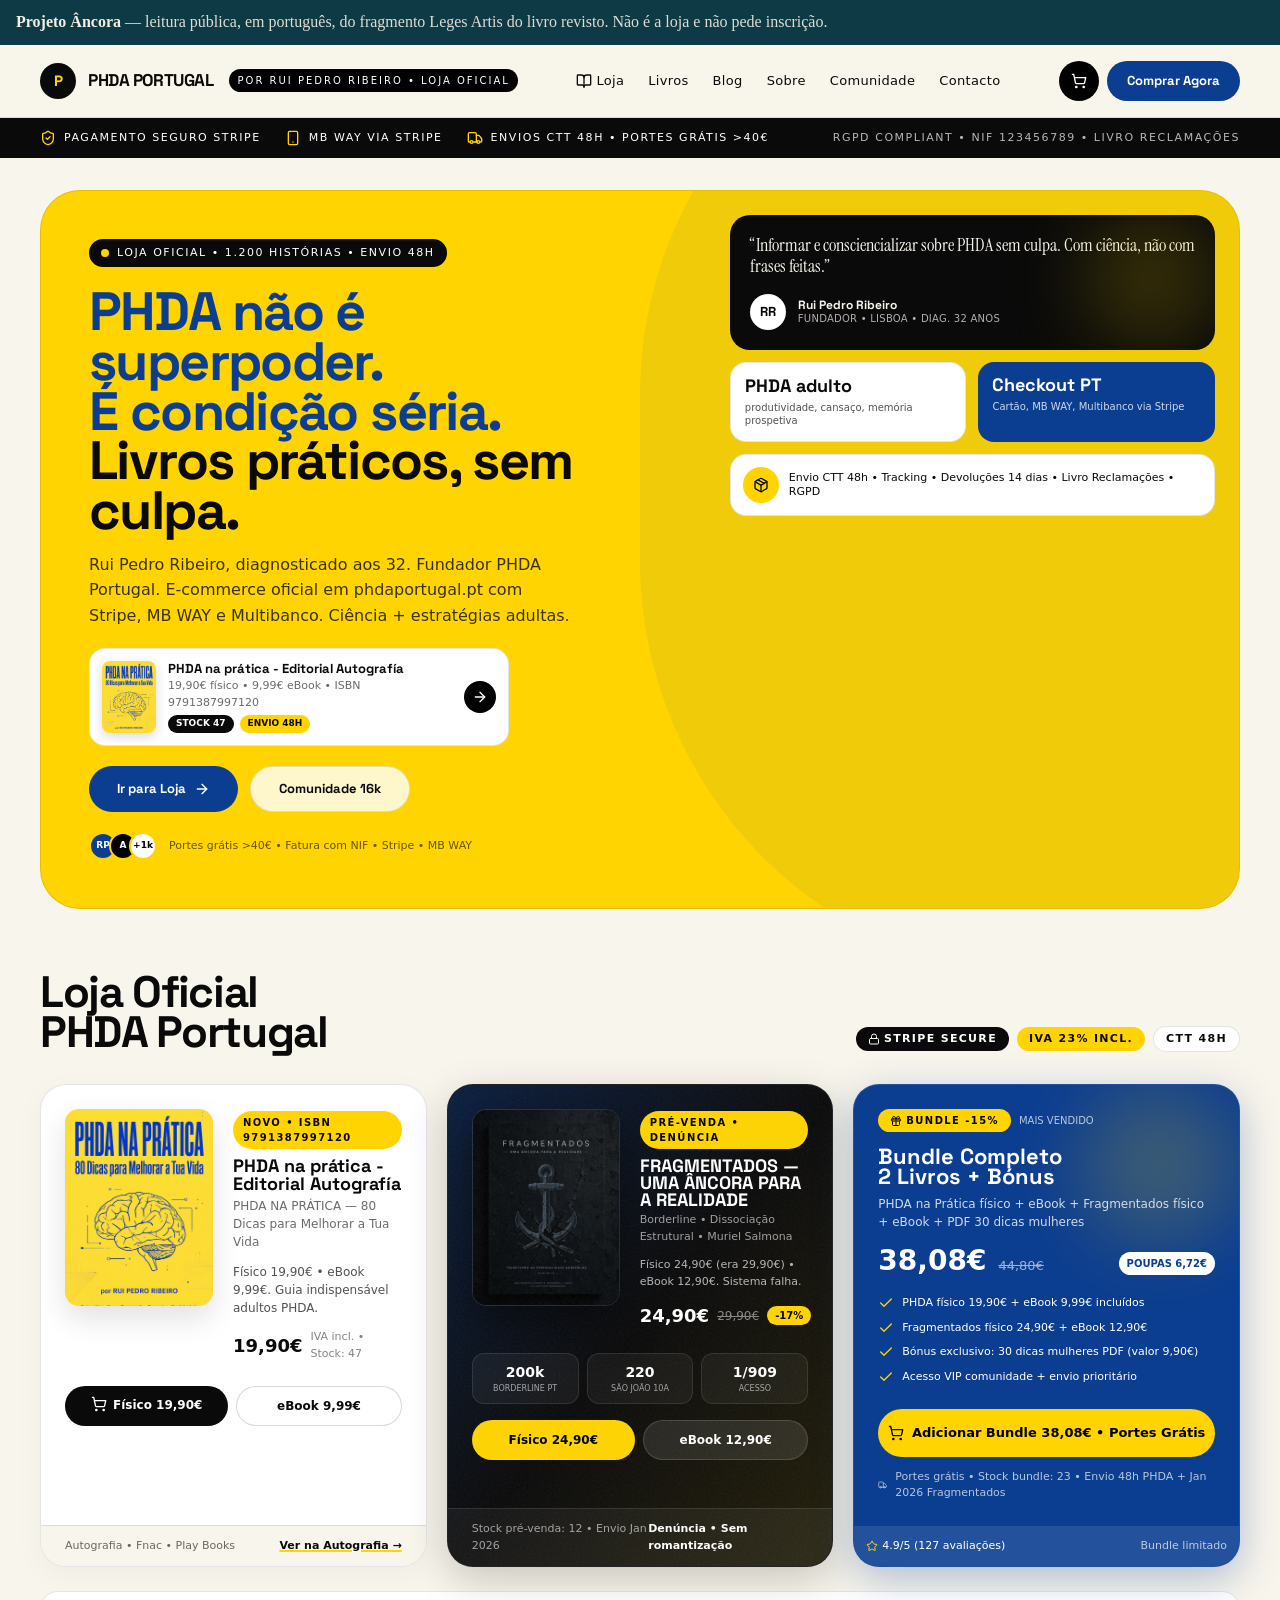
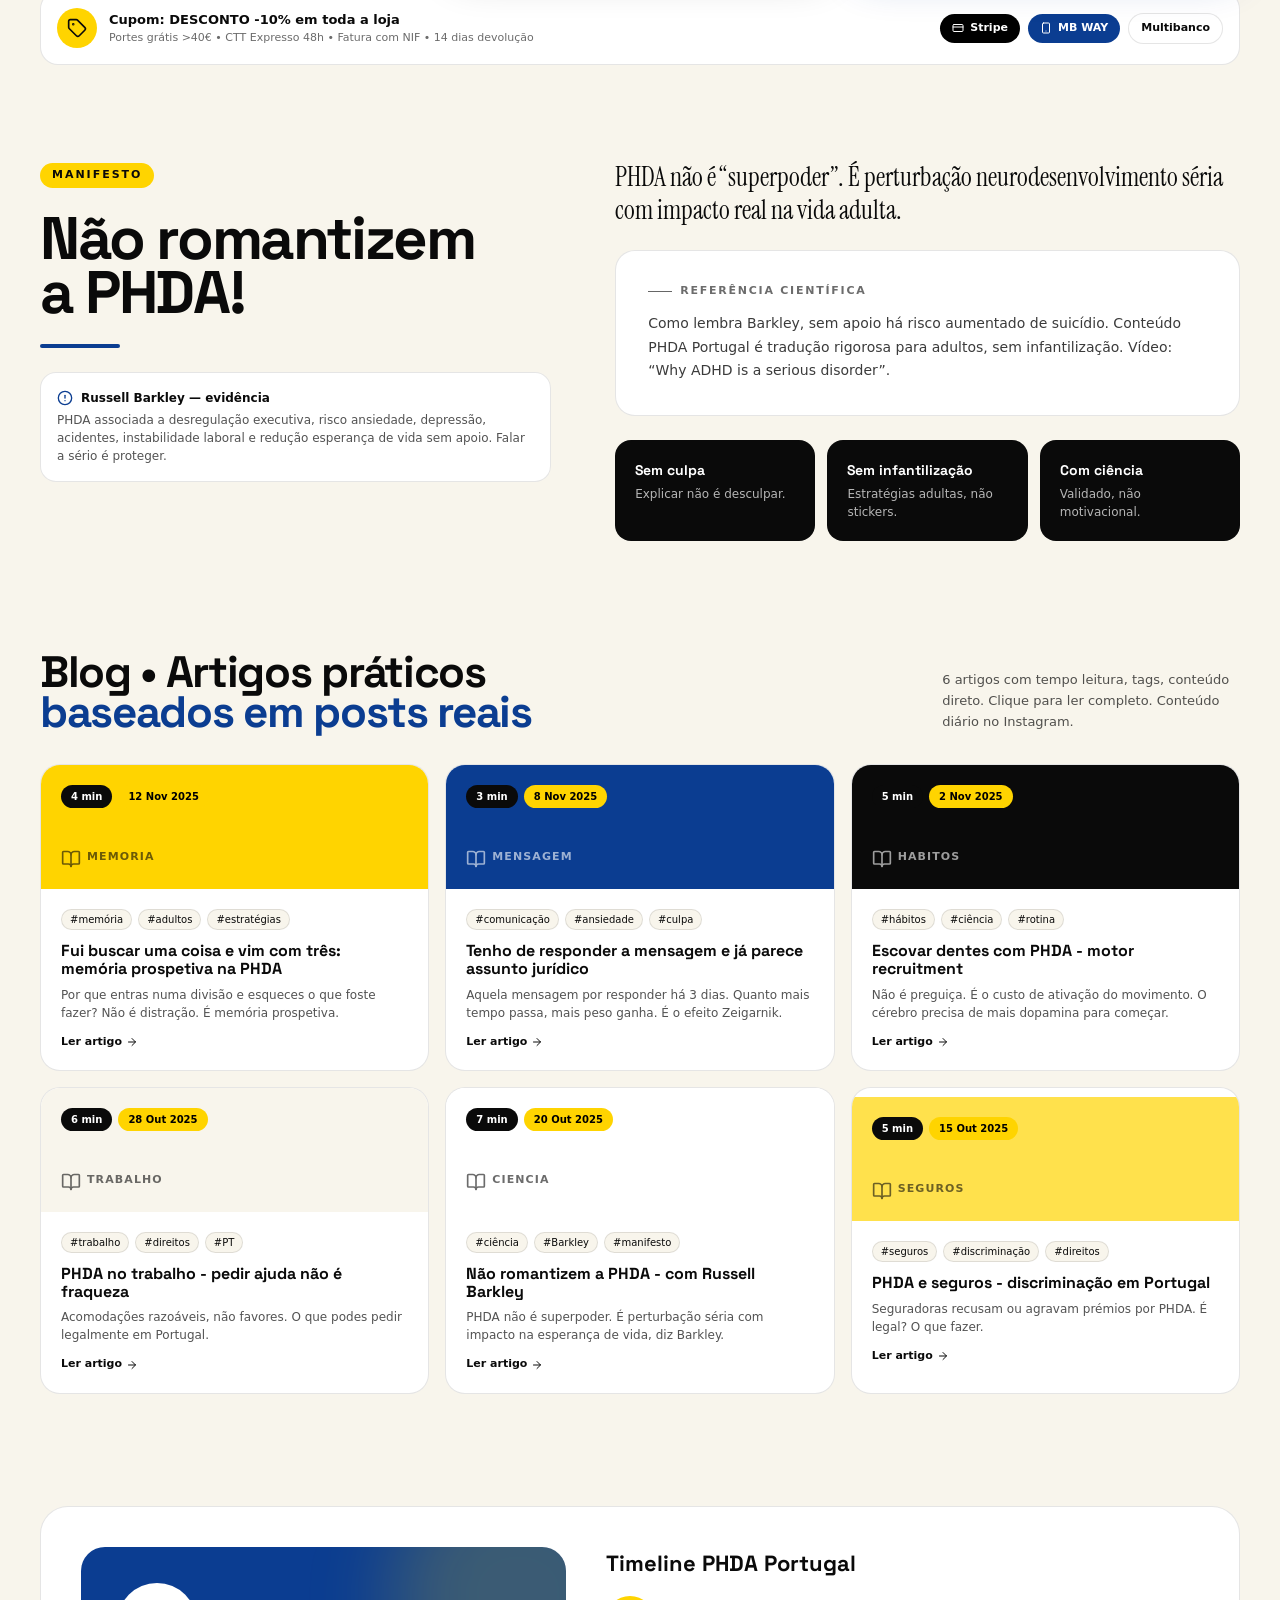
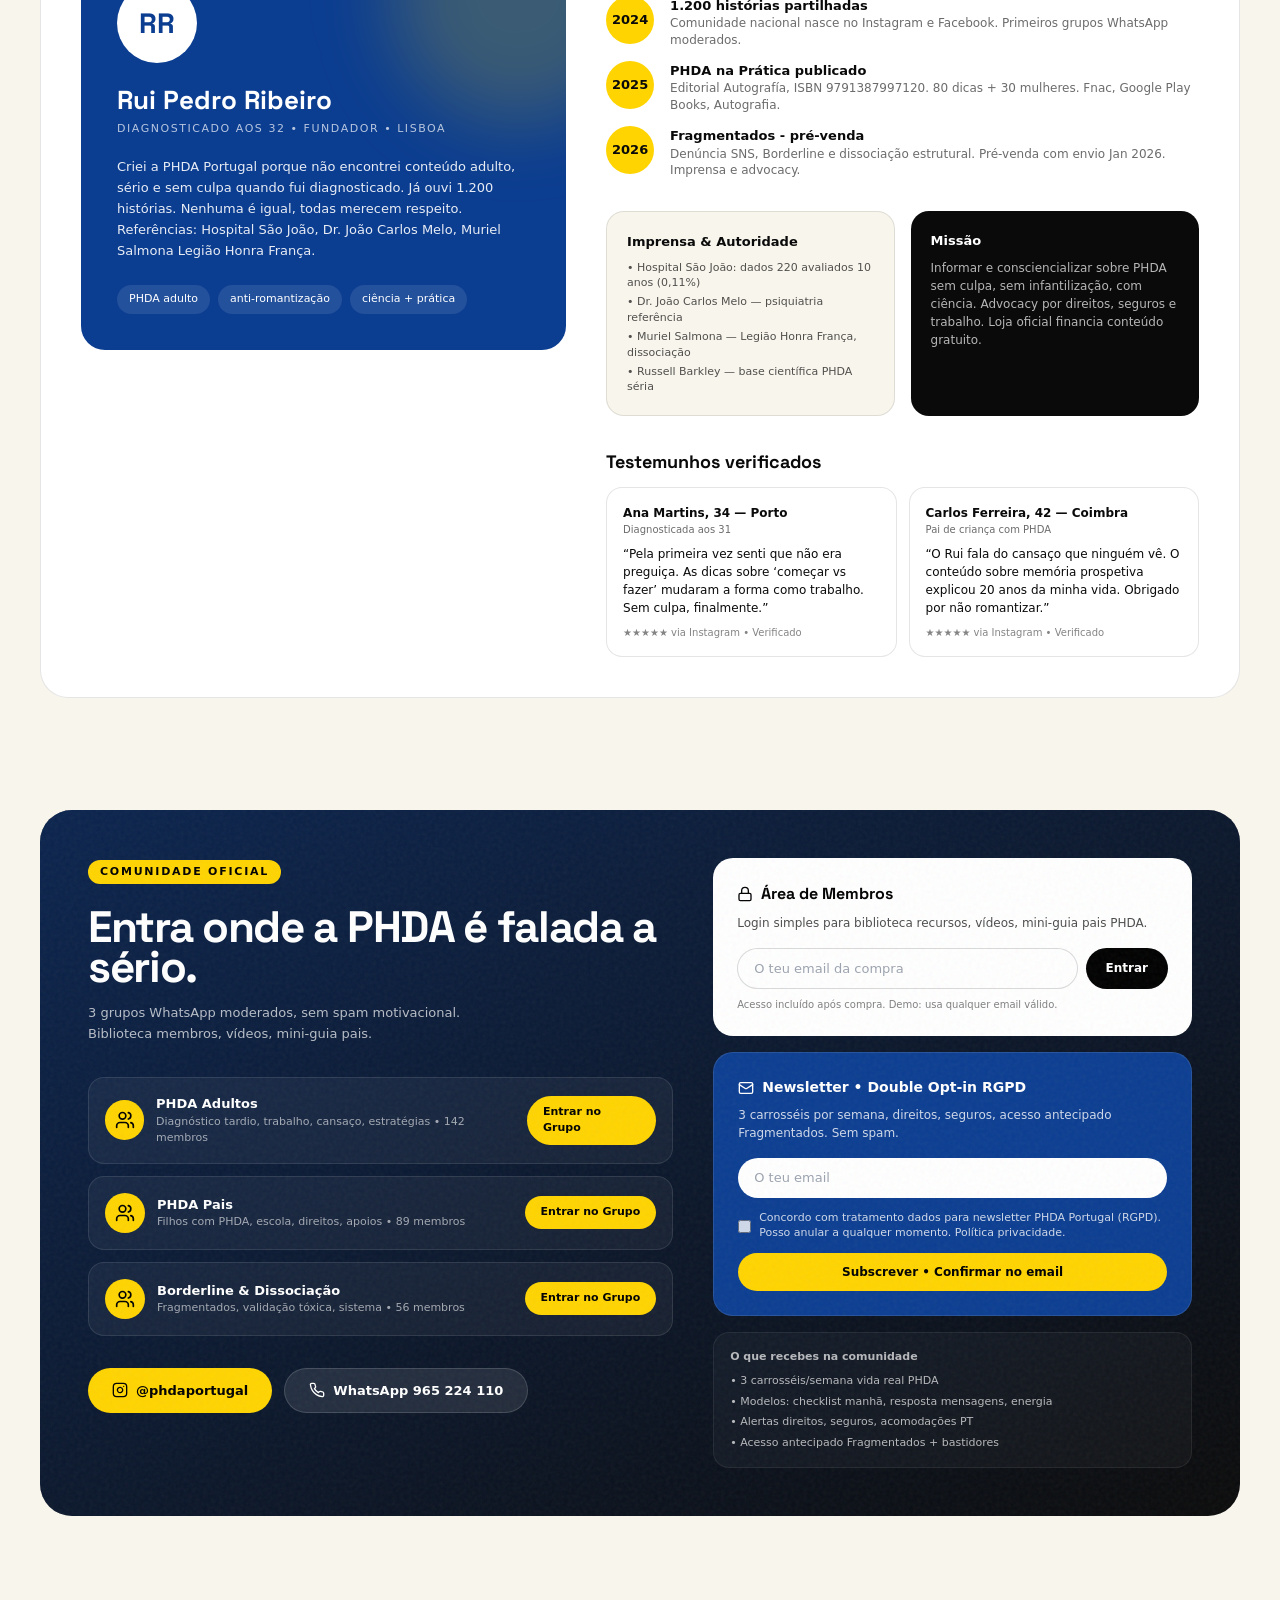
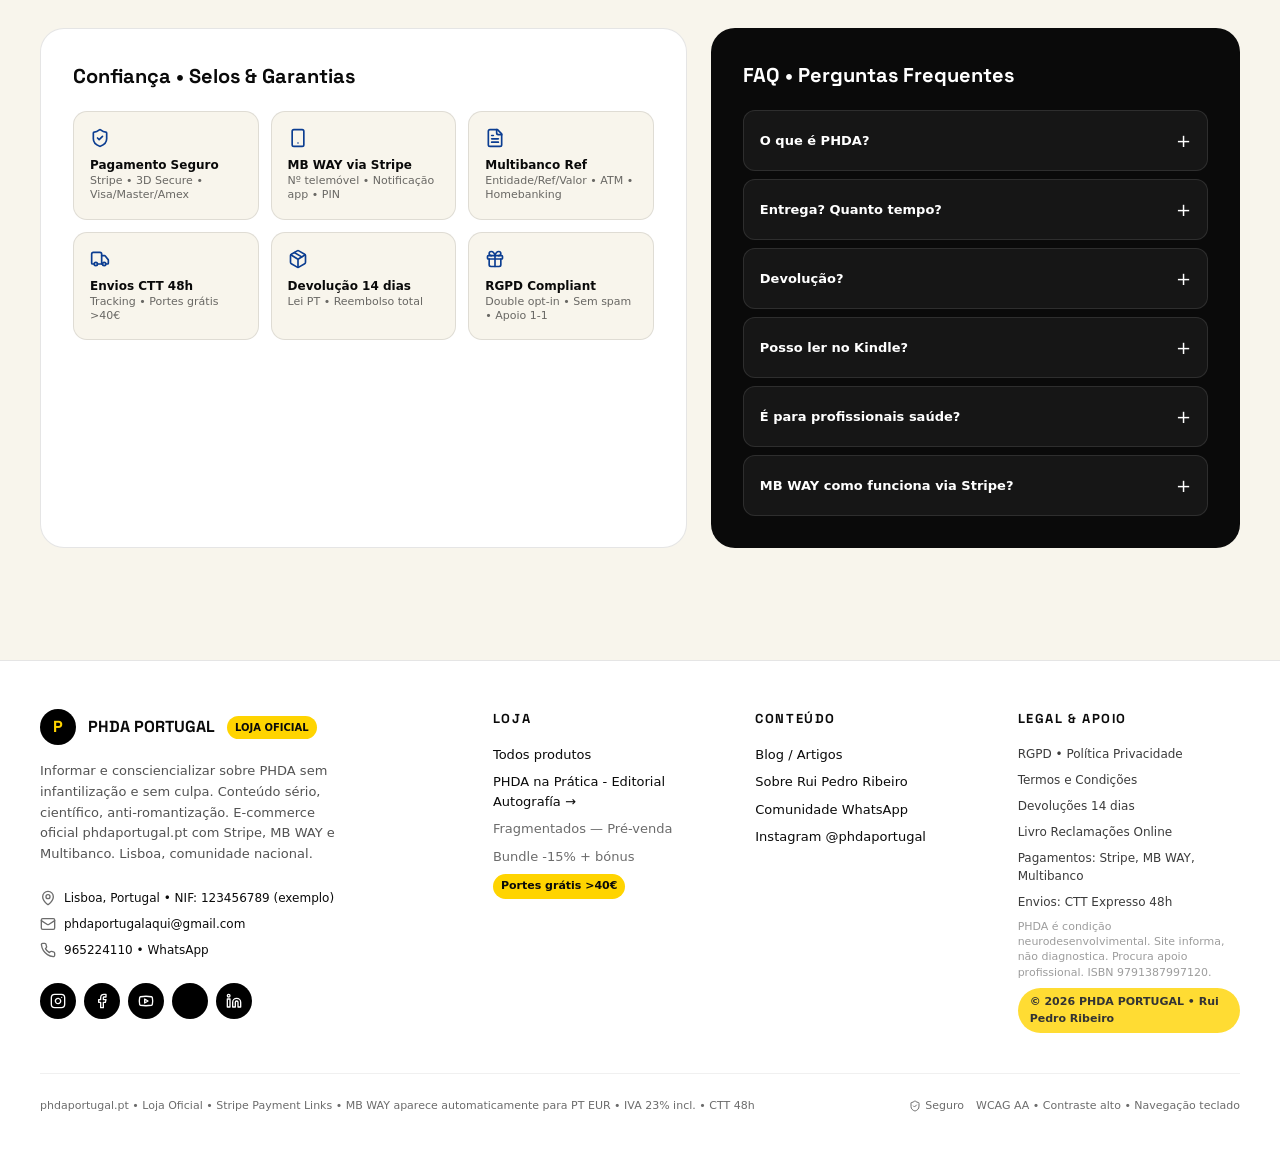
==== commit 122d7801: "Base the Âncora reading on the revised Leges Artis section. Rewrite the public pages from that fragm" ====
--- a/index.html
+++ b/index.html
@@ -9,7 +9,7 @@
 <body>
   <div translate="no" style="font-family:Georgia,serif;background:#0e3a46;color:#f4efe4;padding:0.7rem 1rem;line-height:1.4">
     <a href="ancora/index.html" style="color:#f4efe4;font-weight:700">Projeto Âncora</a>
-    <span style="opacity:0.9"> — leitura pública, em português, do livro e do documento legal. Não é a loja e não pede inscrição.</span>
+    <span style="opacity:0.9"> — leitura pública, em português, do fragmento Leges Artis do livro revisto. Não é a loja e não pede inscrição.</span>
   </div>
   <div id="root"></div>
   
